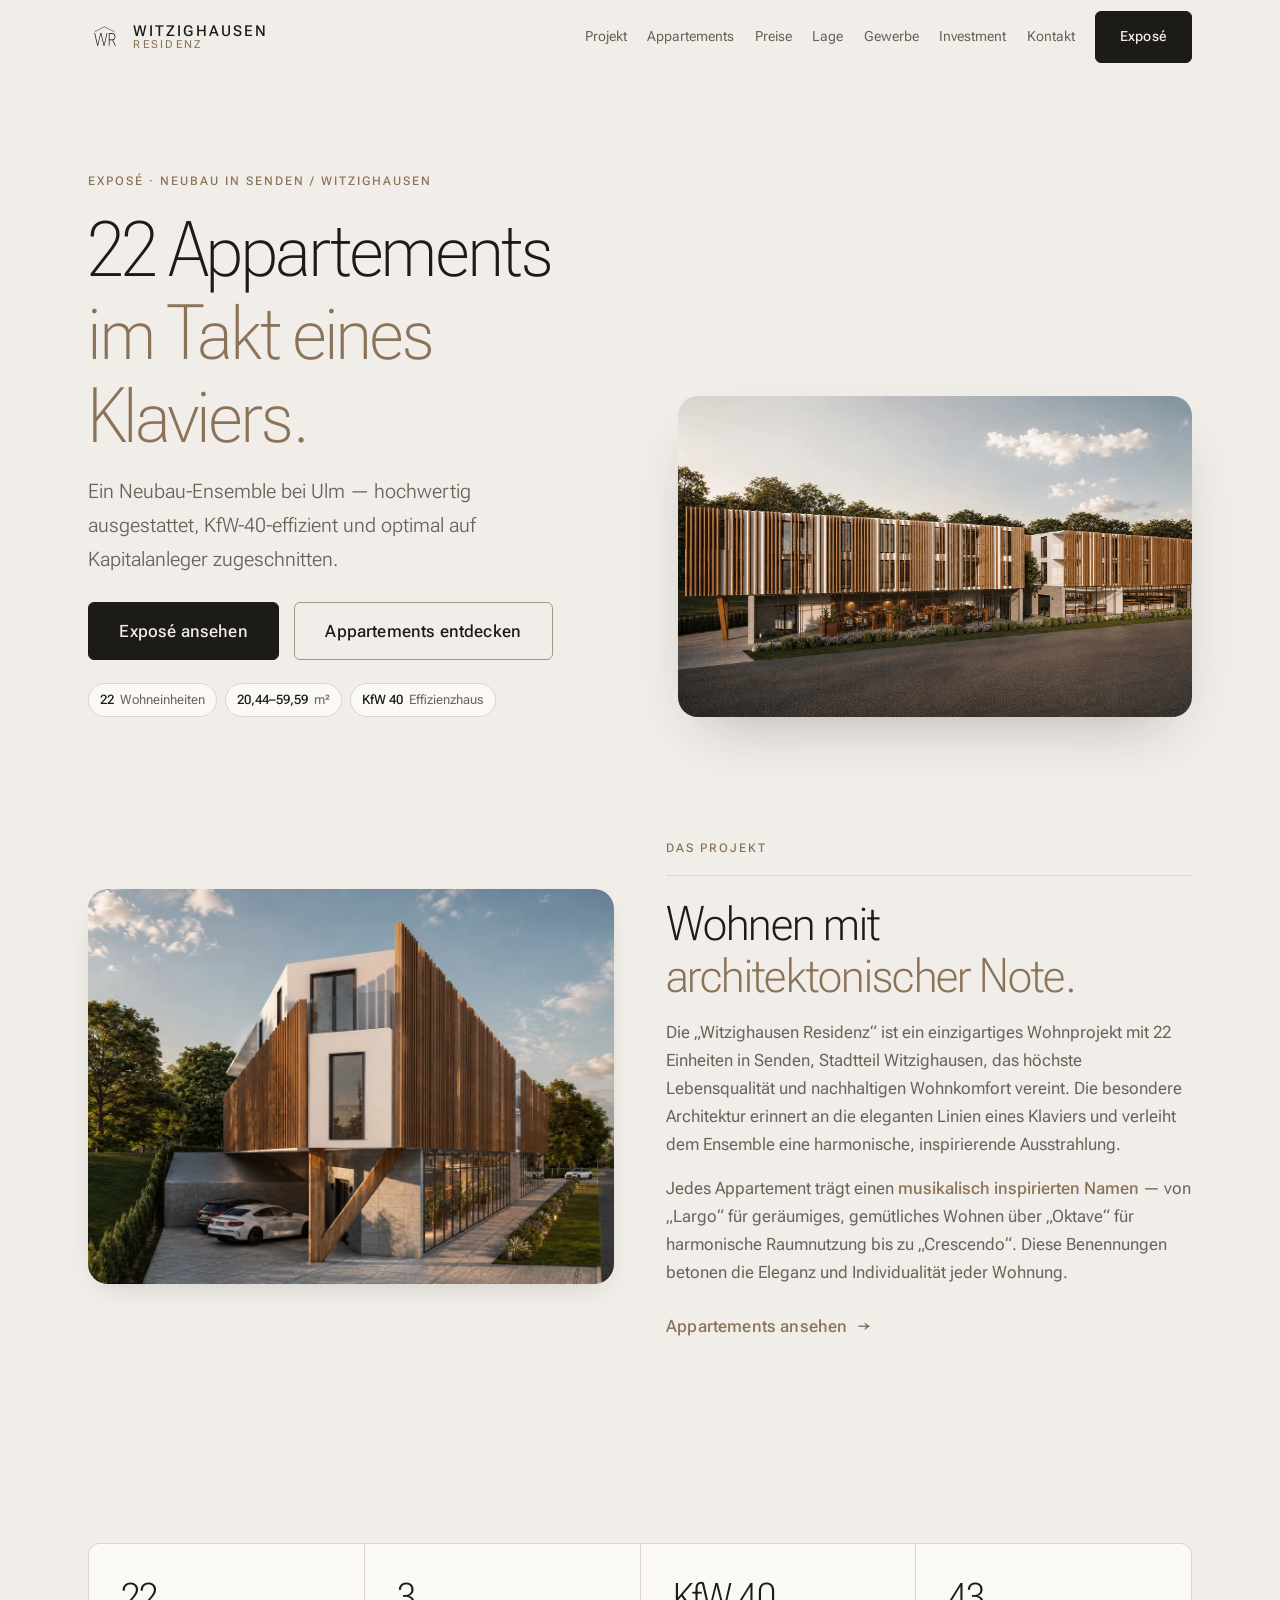
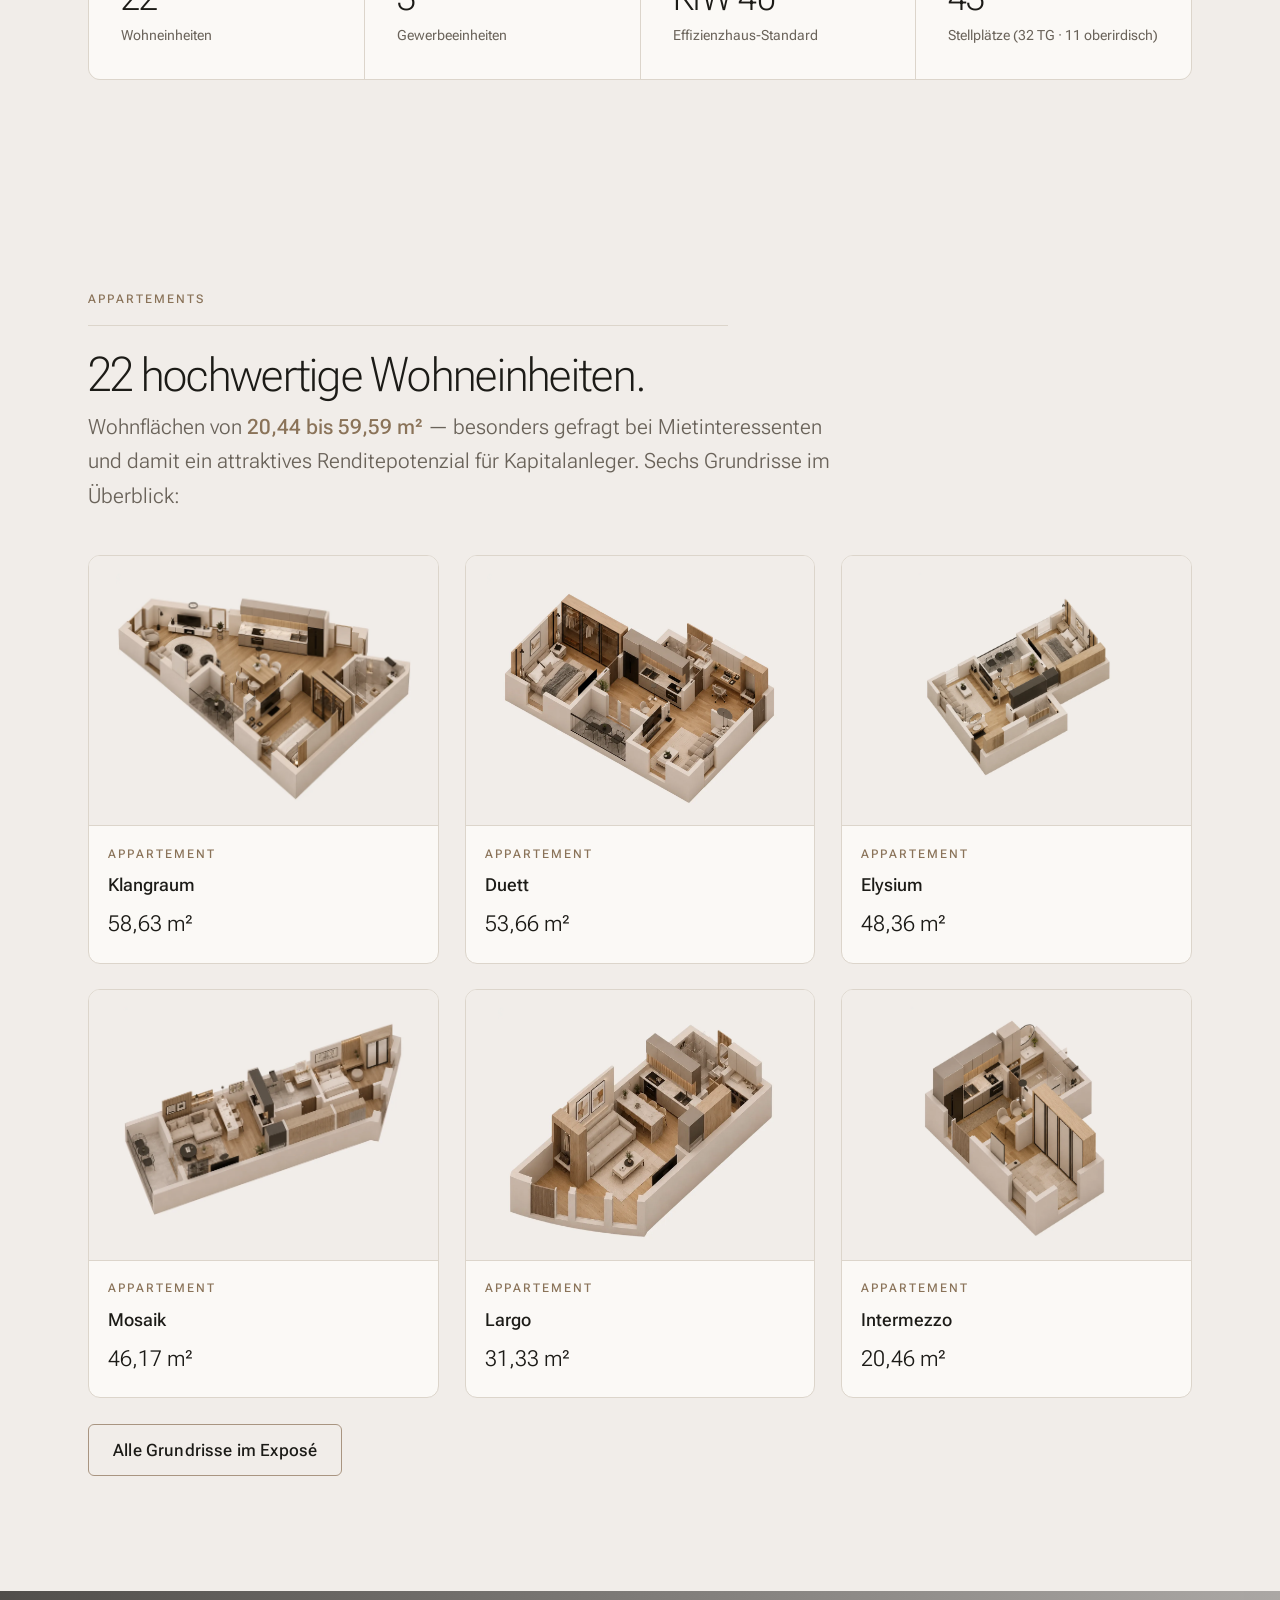
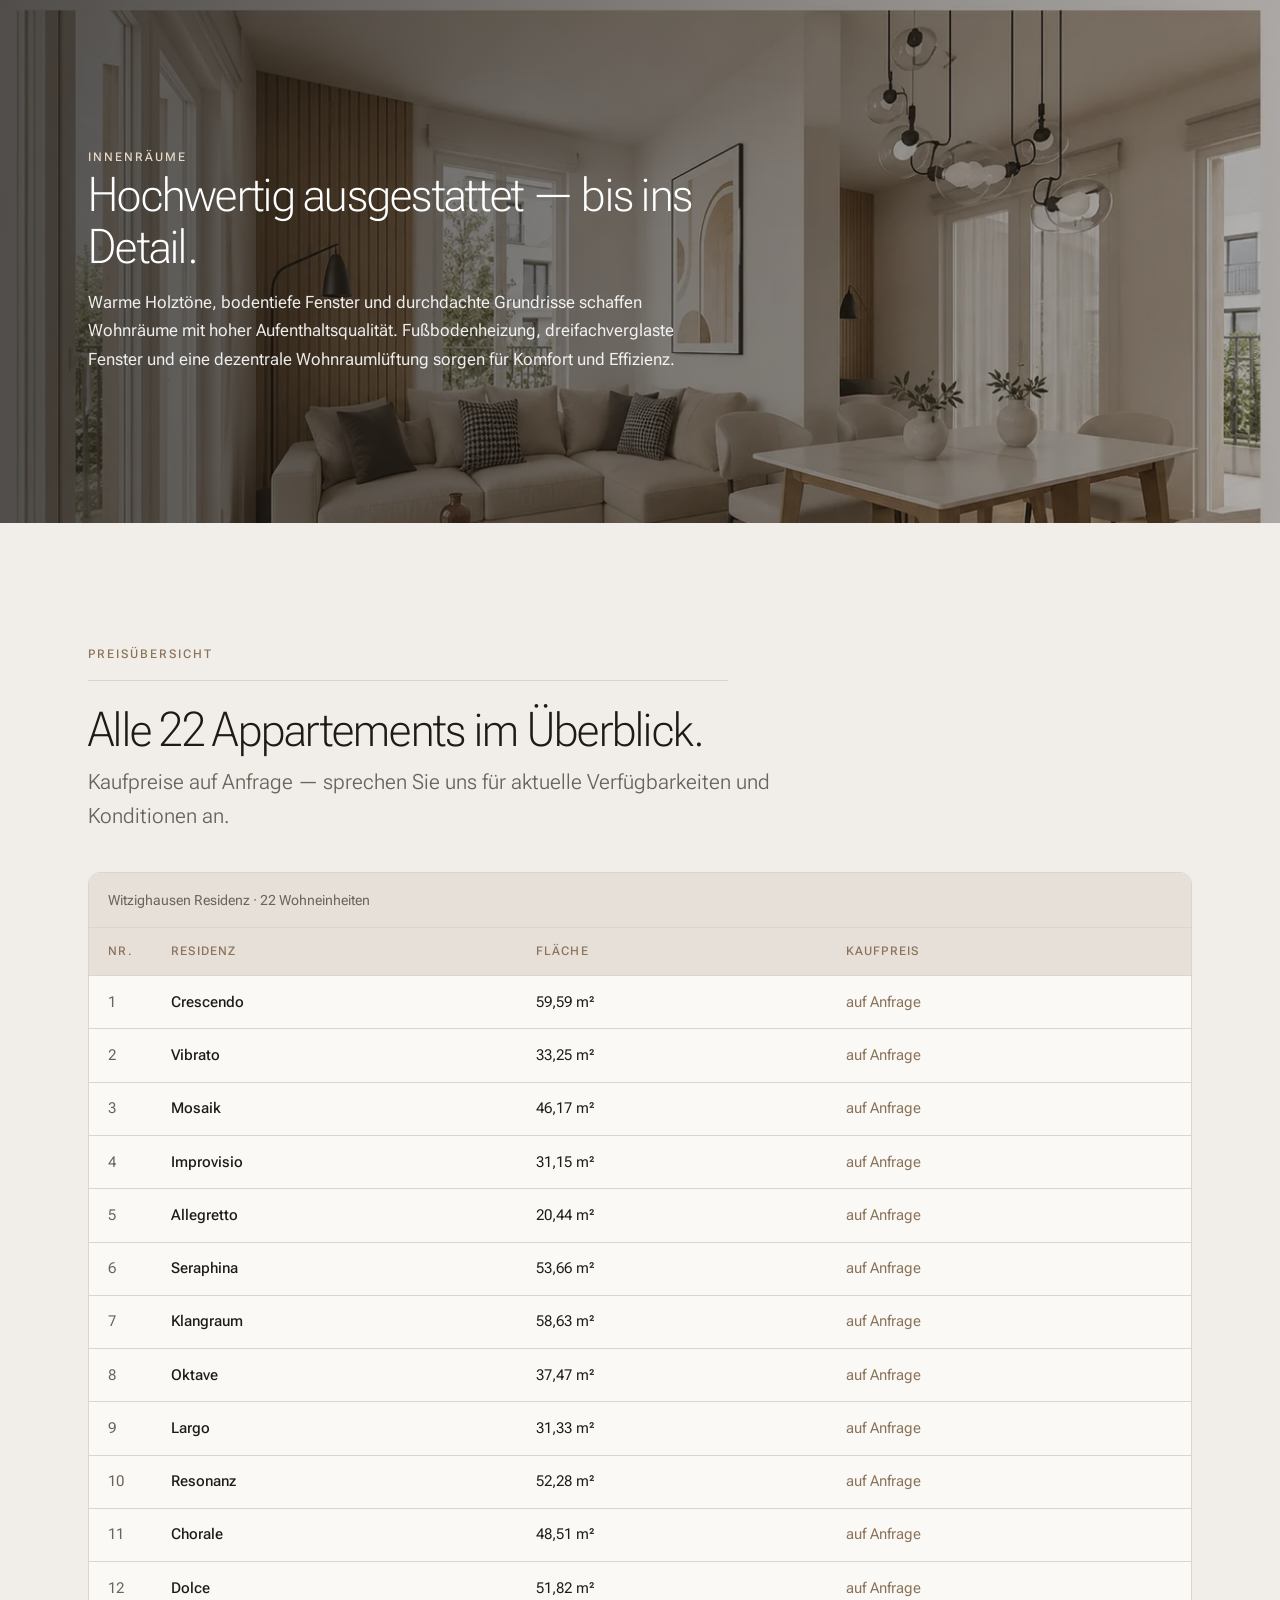
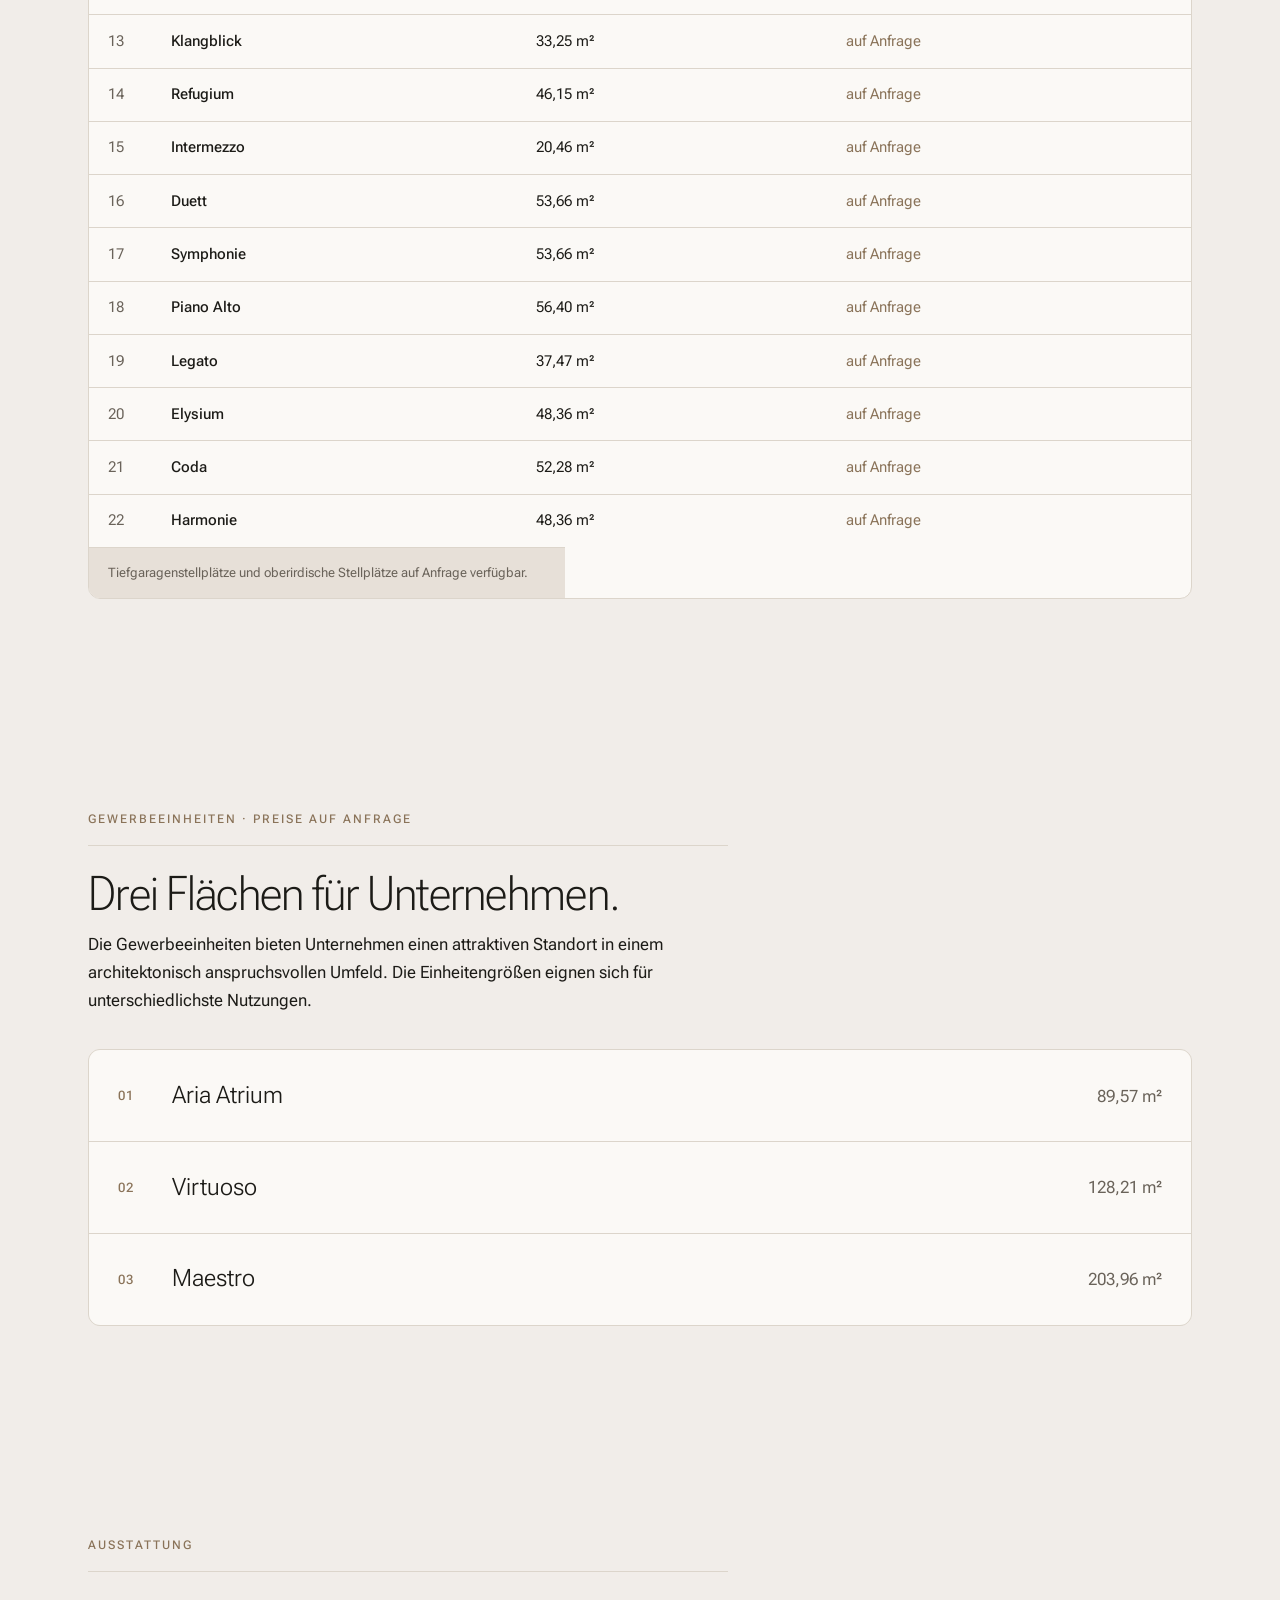
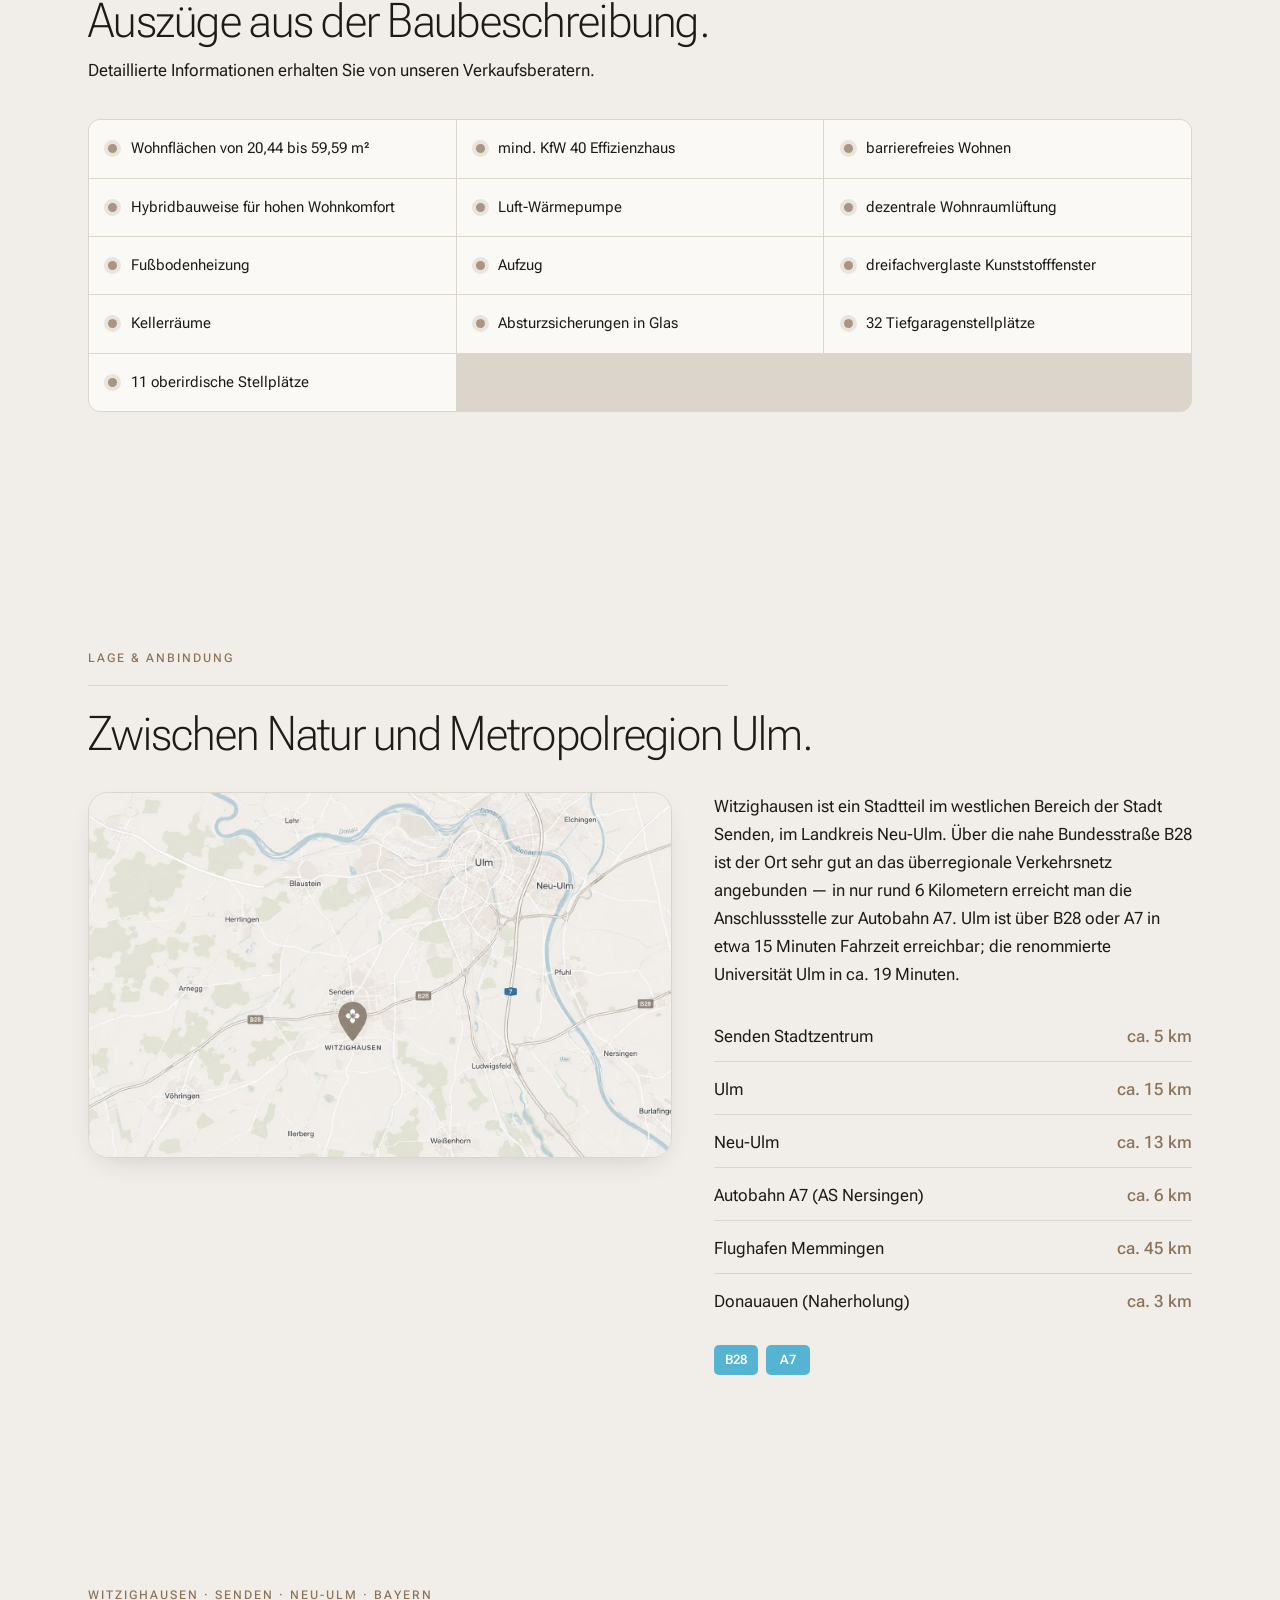
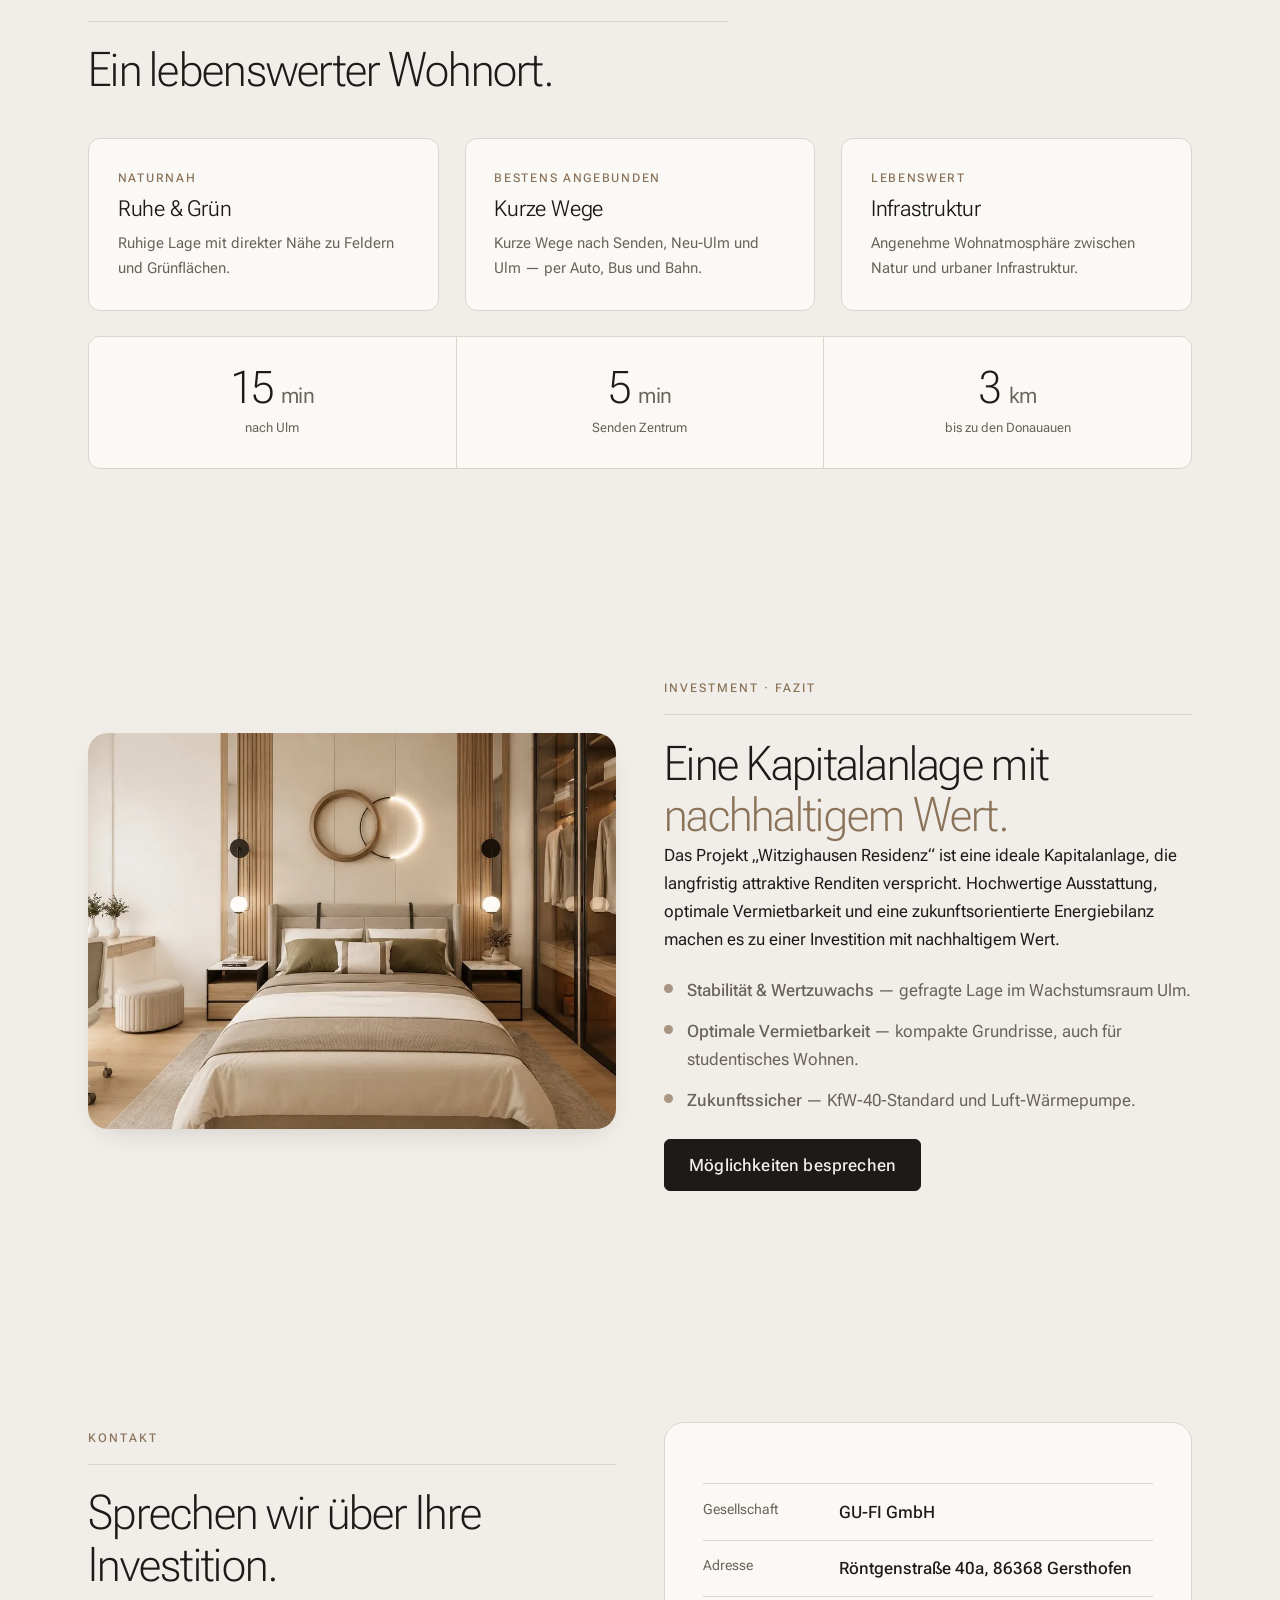
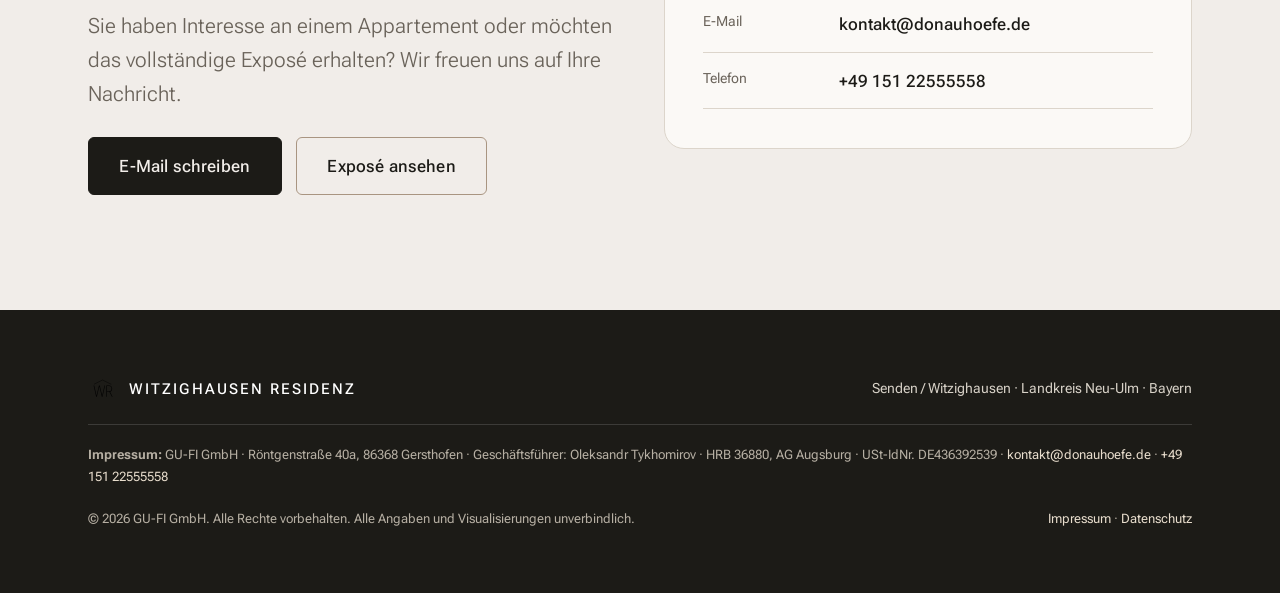
==== index.html @ bccf56ab "Zurück zum hellen Design (Olga bevorzugt v1); Cache-Bust v=3 Revert des Dark-Gallery-Redesigns. Hell" ====
<!DOCTYPE html>
<html lang="de">
<head>
  <meta charset="UTF-8" />
  <meta name="viewport" content="width=device-width, initial-scale=1.0" />
  <title>Witzighausen Residenz — 22 Appartements als Kapitalanlage in Senden bei Ulm</title>
  <meta name="description" content="Witzighausen Residenz: Neubau-Ensemble mit 22 hochwertigen Appartements (20,44–59,59 m²) und 3 Gewerbeeinheiten in Senden/Witzighausen bei Ulm. KfW-40-Effizienzhaus, barrierefrei — ideal für Kapitalanleger." />
  <meta name="theme-color" content="#1C1B17" />
  <meta name="referrer" content="strict-origin-when-cross-origin" />
  <link rel="canonical" href="https://witzighausen-residenz.de/" />

  <meta property="og:title" content="Witzighausen Residenz — Appartements als Kapitalanlage" />
  <meta property="og:description" content="22 stilvolle Appartements im Neubau bei Ulm — KfW-40, barrierefrei, optimal für Kapitalanleger." />
  <meta property="og:type" content="website" />
  <meta property="og:locale" content="de_DE" />
  <meta property="og:site_name" content="Witzighausen Residenz" />
  <meta property="og:url" content="https://witzighausen-residenz.de/" />
  <meta property="og:image" content="https://witzighausen-residenz.de/assets/img/hero.jpg" />
  <meta name="twitter:card" content="summary_large_image" />

  <link rel="icon" href="assets/img/logo-wr.svg" type="image/svg+xml" />
  <link rel="preconnect" href="https://fonts.googleapis.com" />
  <link rel="preconnect" href="https://fonts.gstatic.com" crossorigin />
  <link href="https://fonts.googleapis.com/css2?family=Roboto+Flex:opsz,wght@8..144,300;8..144,400;8..144,500;8..144,600&display=swap" rel="stylesheet" />
  <link rel="stylesheet" href="assets/css/styles.css?v=3" />
</head>
<body>

  <!-- ============ HEADER ============ -->
  <header class="header" id="header">
    <div class="container">
      <a href="#top" class="brand" aria-label="Witzighausen Residenz — Startseite">
        <span class="brand__mark"><img src="assets/img/logo-wr.svg" alt="" width="34" height="34" /></span>
        <span class="brand__txt">
          <span class="brand__name">Witzighausen</span>
          <span class="brand__sub">Residenz</span>
        </span>
      </a>
      <nav class="nav" id="nav" aria-label="Hauptnavigation">
        <a href="#projekt">Projekt</a>
        <a href="#appartements">Appartements</a>
        <a href="#preise">Preise</a>
        <a href="#lage">Lage</a>
        <a href="#gewerbe">Gewerbe</a>
        <a href="#investment">Investment</a>
        <a href="#kontakt">Kontakt</a>
        <a href="expose.html" class="btn">Exposé</a>
      </nav>
      <button class="nav-toggle" id="navToggle" aria-label="Menü öffnen" aria-expanded="false" aria-controls="nav"><span></span></button>
    </div>
  </header>

  <main id="top">

    <!-- ============ HERO ============ -->
    <section class="hero" id="hero">
      <div class="container">
        <div class="hero__grid">
          <div class="hero__body">
            <p class="hero__kicker eyebrow">Exposé · Neubau in Senden / Witzighausen</p>
            <h1>22 Appartements <span class="thin">im Takt eines Klaviers.</span></h1>
            <p class="hero__sub">Ein Neubau-Ensemble bei Ulm — hochwertig ausgestattet, KfW-40-effizient und optimal auf Kapitalanleger zugeschnitten.</p>
            <div class="btn-row">
              <a href="expose.html" class="btn btn--lg">Exposé ansehen</a>
              <a href="#appartements" class="btn btn--outline btn--lg">Appartements entdecken</a>
            </div>
            <div class="hero__badges">
              <span class="chip"><b>22</b> Wohneinheiten</span>
              <span class="chip"><b>20,44–59,59</b> m²</span>
              <span class="chip"><b>KfW 40</b> Effizienzhaus</span>
            </div>
          </div>
          <figure class="hero__figure">
            <picture>
              <source srcset="assets/img/hero.webp" type="image/webp" />
              <img src="assets/img/hero.jpg" alt="Visualisierung der Witzighausen Residenz — modernes Neubau-Ensemble mit vertikaler Holzlattung und Café im Erdgeschoss in der Abendsonne." fetchpriority="high" width="1600" height="961" />
            </picture>
          </figure>
        </div>
      </div>
    </section>

    <!-- ============ PROJEKT / KONZEPT ============ -->
    <section class="section" id="projekt">
      <div class="container">
        <div class="split">
          <div class="split__media reveal">
            <picture>
              <source srcset="assets/img/projekt.webp" type="image/webp" />
              <img src="assets/img/projekt.jpg" alt="Visualisierung der Witzighausen Residenz aus der Seitenperspektive — Holzfassade, Tiefgaragenzufahrt und begrünte Umgebung." loading="lazy" width="1500" height="863" />
            </picture>
          </div>
          <div class="split__body reveal">
            <span class="eyebrow">Das Projekt</span>
            <hr class="rule" />
            <h2>Wohnen mit <span class="hl">architektonischer Note.</span></h2>
            <p>Die „Witzighausen Residenz“ ist ein einzigartiges Wohnprojekt mit 22 Einheiten in Senden, Stadtteil Witzighausen, das höchste Lebensqualität und nachhaltigen Wohnkomfort vereint. Die besondere Architektur erinnert an die eleganten Linien eines Klaviers und verleiht dem Ensemble eine harmonische, inspirierende Ausstrahlung.</p>
            <p>Jedes Appartement trägt einen <span class="mark">musikalisch inspirierten Namen</span> — von „Largo“ für geräumiges, gemütliches Wohnen über „Oktave“ für harmonische Raumnutzung bis zu „Crescendo“. Diese Benennungen betonen die Eleganz und Individualität jeder Wohnung.</p>
            <div class="btn-row"><a href="#appartements" class="btn btn--ghost">Appartements ansehen <span class="arw">→</span></a></div>
          </div>
        </div>
      </div>
    </section>

    <!-- ============ KENNZAHLEN ============ -->
    <section class="section--tight" id="kennzahlen" aria-label="Kennzahlen">
      <div class="container">
        <div class="kpis reveal">
          <div class="kpi"><div class="kpi__num">22</div><div class="kpi__label">Wohneinheiten</div></div>
          <div class="kpi"><div class="kpi__num">3</div><div class="kpi__label">Gewerbeeinheiten</div></div>
          <div class="kpi"><div class="kpi__num">KfW 40</div><div class="kpi__label">Effizienzhaus-Standard</div></div>
          <div class="kpi"><div class="kpi__num">43</div><div class="kpi__label">Stellplätze (32 TG · 11 oberirdisch)</div></div>
        </div>
      </div>
    </section>

    <!-- ============ APPARTEMENTS ============ -->
    <section class="section" id="appartements">
      <div class="container">
        <div class="section-head reveal">
          <span class="eyebrow">Appartements</span>
          <hr class="rule" />
          <h2>22 hochwertige Wohneinheiten.</h2>
          <p class="lead">Wohnflächen von <span class="mark">20,44 bis 59,59 m²</span> — besonders gefragt bei Mietinteressenten und damit ein attraktives Renditepotenzial für Kapitalanleger. Sechs Grundrisse im Überblick:</p>
        </div>
        <div class="appart-grid">
          <article class="appart-card reveal">
            <div class="appart-card__media"><picture><source srcset="assets/img/grundriss-klangraum.webp" type="image/webp" /><img src="assets/img/grundriss-klangraum.jpg" alt="3D-Grundriss des Appartements Klangraum, 58,63 m²." loading="lazy" /></picture></div>
            <div class="appart-card__body"><span class="eyebrow">Appartement</span><div class="appart-card__name">Klangraum</div><div class="appart-card__area">58,63 m²</div></div>
          </article>
          <article class="appart-card reveal d1">
            <div class="appart-card__media"><picture><source srcset="assets/img/grundriss-duett.webp" type="image/webp" /><img src="assets/img/grundriss-duett.jpg" alt="3D-Grundriss des Appartements Duett, 53,66 m²." loading="lazy" /></picture></div>
            <div class="appart-card__body"><span class="eyebrow">Appartement</span><div class="appart-card__name">Duett</div><div class="appart-card__area">53,66 m²</div></div>
          </article>
          <article class="appart-card reveal d2">
            <div class="appart-card__media"><picture><source srcset="assets/img/grundriss-elysium.webp" type="image/webp" /><img src="assets/img/grundriss-elysium.jpg" alt="3D-Grundriss des Appartements Elysium, 48,36 m²." loading="lazy" /></picture></div>
            <div class="appart-card__body"><span class="eyebrow">Appartement</span><div class="appart-card__name">Elysium</div><div class="appart-card__area">48,36 m²</div></div>
          </article>
          <article class="appart-card reveal">
            <div class="appart-card__media"><picture><source srcset="assets/img/grundriss-mosaik.webp" type="image/webp" /><img src="assets/img/grundriss-mosaik.jpg" alt="3D-Grundriss des Appartements Mosaik, 46,17 m²." loading="lazy" /></picture></div>
            <div class="appart-card__body"><span class="eyebrow">Appartement</span><div class="appart-card__name">Mosaik</div><div class="appart-card__area">46,17 m²</div></div>
          </article>
          <article class="appart-card reveal d1">
            <div class="appart-card__media"><picture><source srcset="assets/img/grundriss-largo.webp" type="image/webp" /><img src="assets/img/grundriss-largo.jpg" alt="3D-Grundriss des Appartements Largo, 31,33 m²." loading="lazy" /></picture></div>
            <div class="appart-card__body"><span class="eyebrow">Appartement</span><div class="appart-card__name">Largo</div><div class="appart-card__area">31,33 m²</div></div>
          </article>
          <article class="appart-card reveal d2">
            <div class="appart-card__media"><picture><source srcset="assets/img/grundriss-intermezzo.webp" type="image/webp" /><img src="assets/img/grundriss-intermezzo.jpg" alt="3D-Grundriss des Appartements Intermezzo, 20,46 m²." loading="lazy" /></picture></div>
            <div class="appart-card__body"><span class="eyebrow">Appartement</span><div class="appart-card__name">Intermezzo</div><div class="appart-card__area">20,46 m²</div></div>
          </article>
        </div>
        <div class="btn-row reveal"><a href="expose.html#grundrisse" class="btn btn--outline">Alle Grundrisse im Exposé</a></div>
      </div>
    </section>

    <!-- ============ INTERIEUR-GALERIE (Band) ============ -->
    <section class="band" id="interieur" aria-label="Innenräume">
      <div class="band__media">
        <picture><source srcset="assets/img/int-wohnen.webp" type="image/webp" /><img src="assets/img/int-wohnen.jpg" alt="Visualisierung eines hellen Wohn-Ess-Bereichs mit Holzakzenten in der Witzighausen Residenz." loading="lazy" /></picture>
      </div>
      <div class="container">
        <div class="band__inner reveal">
          <span class="eyebrow">Innenräume</span>
          <h2>Hochwertig ausgestattet — bis ins Detail.</h2>
          <p>Warme Holztöne, bodentiefe Fenster und durchdachte Grundrisse schaffen Wohnräume mit hoher Aufenthaltsqualität. Fußbodenheizung, dreifachverglaste Fenster und eine dezentrale Wohnraumlüftung sorgen für Komfort und Effizienz.</p>
        </div>
      </div>
    </section>

    <!-- ============ PREISÜBERSICHT ============ -->
    <section class="section" id="preise">
      <div class="container">
        <div class="section-head reveal">
          <span class="eyebrow">Preisübersicht</span>
          <hr class="rule" />
          <h2>Alle 22 Appartements im Überblick.</h2>
          <p class="lead">Kaufpreise auf Anfrage — sprechen Sie uns für aktuelle Verfügbarkeiten und Konditionen an.</p>
        </div>
        <div class="price-wrap reveal">
          <table class="price-table">
            <caption>Witzighausen Residenz · 22 Wohneinheiten</caption>
            <thead>
              <tr><th>Nr.</th><th>Residenz</th><th>Fläche</th><th>Kaufpreis</th></tr>
            </thead>
            <tbody>
              <tr><td class="c-nr" data-label="Nr.">1</td><td class="c-name" data-label="Residenz">Crescendo</td><td class="c-area" data-label="Fläche">59,59 m²</td><td class="c-price" data-label="Kaufpreis">auf Anfrage</td></tr>
              <tr><td class="c-nr" data-label="Nr.">2</td><td class="c-name" data-label="Residenz">Vibrato</td><td class="c-area" data-label="Fläche">33,25 m²</td><td class="c-price" data-label="Kaufpreis">auf Anfrage</td></tr>
              <tr><td class="c-nr" data-label="Nr.">3</td><td class="c-name" data-label="Residenz">Mosaik</td><td class="c-area" data-label="Fläche">46,17 m²</td><td class="c-price" data-label="Kaufpreis">auf Anfrage</td></tr>
              <tr><td class="c-nr" data-label="Nr.">4</td><td class="c-name" data-label="Residenz">Improvisio</td><td class="c-area" data-label="Fläche">31,15 m²</td><td class="c-price" data-label="Kaufpreis">auf Anfrage</td></tr>
              <tr><td class="c-nr" data-label="Nr.">5</td><td class="c-name" data-label="Residenz">Allegretto</td><td class="c-area" data-label="Fläche">20,44 m²</td><td class="c-price" data-label="Kaufpreis">auf Anfrage</td></tr>
              <tr><td class="c-nr" data-label="Nr.">6</td><td class="c-name" data-label="Residenz">Seraphina</td><td class="c-area" data-label="Fläche">53,66 m²</td><td class="c-price" data-label="Kaufpreis">auf Anfrage</td></tr>
              <tr><td class="c-nr" data-label="Nr.">7</td><td class="c-name" data-label="Residenz">Klangraum</td><td class="c-area" data-label="Fläche">58,63 m²</td><td class="c-price" data-label="Kaufpreis">auf Anfrage</td></tr>
              <tr><td class="c-nr" data-label="Nr.">8</td><td class="c-name" data-label="Residenz">Oktave</td><td class="c-area" data-label="Fläche">37,47 m²</td><td class="c-price" data-label="Kaufpreis">auf Anfrage</td></tr>
              <tr><td class="c-nr" data-label="Nr.">9</td><td class="c-name" data-label="Residenz">Largo</td><td class="c-area" data-label="Fläche">31,33 m²</td><td class="c-price" data-label="Kaufpreis">auf Anfrage</td></tr>
              <tr><td class="c-nr" data-label="Nr.">10</td><td class="c-name" data-label="Residenz">Resonanz</td><td class="c-area" data-label="Fläche">52,28 m²</td><td class="c-price" data-label="Kaufpreis">auf Anfrage</td></tr>
              <tr><td class="c-nr" data-label="Nr.">11</td><td class="c-name" data-label="Residenz">Chorale</td><td class="c-area" data-label="Fläche">48,51 m²</td><td class="c-price" data-label="Kaufpreis">auf Anfrage</td></tr>
              <tr><td class="c-nr" data-label="Nr.">12</td><td class="c-name" data-label="Residenz">Dolce</td><td class="c-area" data-label="Fläche">51,82 m²</td><td class="c-price" data-label="Kaufpreis">auf Anfrage</td></tr>
              <tr><td class="c-nr" data-label="Nr.">13</td><td class="c-name" data-label="Residenz">Klangblick</td><td class="c-area" data-label="Fläche">33,25 m²</td><td class="c-price" data-label="Kaufpreis">auf Anfrage</td></tr>
              <tr><td class="c-nr" data-label="Nr.">14</td><td class="c-name" data-label="Residenz">Refugium</td><td class="c-area" data-label="Fläche">46,15 m²</td><td class="c-price" data-label="Kaufpreis">auf Anfrage</td></tr>
              <tr><td class="c-nr" data-label="Nr.">15</td><td class="c-name" data-label="Residenz">Intermezzo</td><td class="c-area" data-label="Fläche">20,46 m²</td><td class="c-price" data-label="Kaufpreis">auf Anfrage</td></tr>
              <tr><td class="c-nr" data-label="Nr.">16</td><td class="c-name" data-label="Residenz">Duett</td><td class="c-area" data-label="Fläche">53,66 m²</td><td class="c-price" data-label="Kaufpreis">auf Anfrage</td></tr>
              <tr><td class="c-nr" data-label="Nr.">17</td><td class="c-name" data-label="Residenz">Symphonie</td><td class="c-area" data-label="Fläche">53,66 m²</td><td class="c-price" data-label="Kaufpreis">auf Anfrage</td></tr>
              <tr><td class="c-nr" data-label="Nr.">18</td><td class="c-name" data-label="Residenz">Piano Alto</td><td class="c-area" data-label="Fläche">56,40 m²</td><td class="c-price" data-label="Kaufpreis">auf Anfrage</td></tr>
              <tr><td class="c-nr" data-label="Nr.">19</td><td class="c-name" data-label="Residenz">Legato</td><td class="c-area" data-label="Fläche">37,47 m²</td><td class="c-price" data-label="Kaufpreis">auf Anfrage</td></tr>
              <tr><td class="c-nr" data-label="Nr.">20</td><td class="c-name" data-label="Residenz">Elysium</td><td class="c-area" data-label="Fläche">48,36 m²</td><td class="c-price" data-label="Kaufpreis">auf Anfrage</td></tr>
              <tr><td class="c-nr" data-label="Nr.">21</td><td class="c-name" data-label="Residenz">Coda</td><td class="c-area" data-label="Fläche">52,28 m²</td><td class="c-price" data-label="Kaufpreis">auf Anfrage</td></tr>
              <tr><td class="c-nr" data-label="Nr.">22</td><td class="c-name" data-label="Residenz">Harmonie</td><td class="c-area" data-label="Fläche">48,36 m²</td><td class="c-price" data-label="Kaufpreis">auf Anfrage</td></tr>
            </tbody>
          </table>
          <p class="price-note">Tiefgaragenstellplätze und oberirdische Stellplätze auf Anfrage verfügbar.</p>
        </div>
      </div>
    </section>

    <!-- ============ GEWERBEEINHEITEN ============ -->
    <section class="section--tight" id="gewerbe">
      <div class="container">
        <div class="section-head reveal">
          <span class="eyebrow">Gewerbeeinheiten · Preise auf Anfrage</span>
          <hr class="rule" />
          <h2>Drei Flächen für Unternehmen.</h2>
          <p>Die Gewerbeeinheiten bieten Unternehmen einen attraktiven Standort in einem architektonisch anspruchsvollen Umfeld. Die Einheitengrößen eignen sich für unterschiedlichste Nutzungen.</p>
        </div>
        <div class="gewerbe reveal">
          <div class="gewerbe__row"><span class="gewerbe__nr">01</span><span class="gewerbe__name">Aria Atrium</span><span class="gewerbe__area">89,57 m²</span></div>
          <div class="gewerbe__row"><span class="gewerbe__nr">02</span><span class="gewerbe__name">Virtuoso</span><span class="gewerbe__area">128,21 m²</span></div>
          <div class="gewerbe__row"><span class="gewerbe__nr">03</span><span class="gewerbe__name">Maestro</span><span class="gewerbe__area">203,96 m²</span></div>
        </div>
      </div>
    </section>

    <!-- ============ BAUBESCHREIBUNG ============ -->
    <section class="section" id="baubeschreibung">
      <div class="container">
        <div class="section-head reveal">
          <span class="eyebrow">Ausstattung</span>
          <hr class="rule" />
          <h2>Auszüge aus der Baubeschreibung.</h2>
          <p>Detaillierte Informationen erhalten Sie von unseren Verkaufsberatern.</p>
        </div>
        <ul class="spec-list reveal">
          <li><span class="dot"></span>Wohnflächen von 20,44 bis 59,59 m²</li>
          <li><span class="dot"></span>mind. KfW 40 Effizienzhaus</li>
          <li><span class="dot"></span>barrierefreies Wohnen</li>
          <li><span class="dot"></span>Hybridbauweise für hohen Wohnkomfort</li>
          <li><span class="dot"></span>Luft-Wärmepumpe</li>
          <li><span class="dot"></span>dezentrale Wohnraumlüftung</li>
          <li><span class="dot"></span>Fußbodenheizung</li>
          <li><span class="dot"></span>Aufzug</li>
          <li><span class="dot"></span>dreifachverglaste Kunststofffenster</li>
          <li><span class="dot"></span>Kellerräume</li>
          <li><span class="dot"></span>Absturzsicherungen in Glas</li>
          <li><span class="dot"></span>32 Tiefgaragenstellplätze</li>
          <li><span class="dot"></span>11 oberirdische Stellplätze</li>
        </ul>
      </div>
    </section>

    <!-- ============ LAGE ============ -->
    <section class="section" id="lage">
      <div class="container">
        <div class="section-head reveal">
          <span class="eyebrow">Lage &amp; Anbindung</span>
          <hr class="rule" />
          <h2>Zwischen Natur und Metropolregion Ulm.</h2>
        </div>
        <div class="lage__grid" style="margin-top:clamp(1.4rem,3vw,2rem)">
          <div class="map reveal">
            <img src="assets/img/lage-karte.jpg" alt="Kartenausschnitt mit der Lage von Witzighausen zwischen Senden, Neu-Ulm und Ulm." loading="lazy" width="1600" height="900" />
          </div>
          <div class="reveal d1">
            <p>Witzighausen ist ein Stadtteil im westlichen Bereich der Stadt Senden, im Landkreis Neu-Ulm. Über die nahe Bundesstraße B28 ist der Ort sehr gut an das überregionale Verkehrsnetz angebunden — in nur rund 6 Kilometern erreicht man die Anschlussstelle zur Autobahn A7. Ulm ist über B28 oder A7 in etwa 15 Minuten Fahrzeit erreichbar; die renommierte Universität Ulm in ca. 19 Minuten.</p>
            <ul class="dist-list">
              <li><span class="place">Senden Stadtzentrum</span><span class="km">ca. 5 km</span></li>
              <li><span class="place">Ulm</span><span class="km">ca. 15 km</span></li>
              <li><span class="place">Neu-Ulm</span><span class="km">ca. 13 km</span></li>
              <li><span class="place">Autobahn A7 (AS Nersingen)</span><span class="km">ca. 6 km</span></li>
              <li><span class="place">Flughafen Memmingen</span><span class="km">ca. 45 km</span></li>
              <li><span class="place">Donauauen (Naherholung)</span><span class="km">ca. 3 km</span></li>
            </ul>
            <div class="roads" aria-label="Verkehrsanbindung">
              <span class="road-badge">B28</span>
              <span class="road-badge">A7</span>
            </div>
          </div>
        </div>
      </div>
    </section>

    <!-- ============ WITZIGHAUSEN (Features) ============ -->
    <section class="section--tight" id="witzighausen">
      <div class="container">
        <div class="section-head reveal">
          <span class="eyebrow">Witzighausen · Senden · Neu-Ulm · Bayern</span>
          <hr class="rule" />
          <h2>Ein lebenswerter Wohnort.</h2>
        </div>
        <div class="features">
          <div class="feature reveal"><div class="feature__label">Naturnah</div><h3>Ruhe &amp; Grün</h3><p>Ruhige Lage mit direkter Nähe zu Feldern und Grünflächen.</p></div>
          <div class="feature reveal d1"><div class="feature__label">Bestens angebunden</div><h3>Kurze Wege</h3><p>Kurze Wege nach Senden, Neu-Ulm und Ulm — per Auto, Bus und Bahn.</p></div>
          <div class="feature reveal d2"><div class="feature__label">Lebenswert</div><h3>Infrastruktur</h3><p>Angenehme Wohnatmosphäre zwischen Natur und urbaner Infrastruktur.</p></div>
        </div>
        <div class="stats reveal">
          <div class="stat"><div class="stat__num">15 <small>min</small></div><div class="stat__label">nach Ulm</div></div>
          <div class="stat"><div class="stat__num">5 <small>min</small></div><div class="stat__label">Senden Zentrum</div></div>
          <div class="stat"><div class="stat__num">3 <small>km</small></div><div class="stat__label">bis zu den Donauauen</div></div>
        </div>
      </div>
    </section>

    <!-- ============ INVESTMENT / FAZIT ============ -->
    <section class="section" id="investment">
      <div class="container">
        <div class="invest">
          <div class="invest__media reveal">
            <picture><source srcset="assets/img/int-schlafen.webp" type="image/webp" /><img src="assets/img/int-schlafen.jpg" alt="Visualisierung eines Schlafzimmers mit Ankleide in der Witzighausen Residenz." loading="lazy" width="1200" height="685" /></picture>
          </div>
          <div class="invest__body reveal d1">
            <span class="eyebrow">Investment · Fazit</span>
            <hr class="rule" />
            <h2>Eine Kapitalanlage mit <span class="hl">nachhaltigem Wert.</span></h2>
            <p>Das Projekt „Witzighausen Residenz“ ist eine ideale Kapitalanlage, die langfristig attraktive Renditen verspricht. Hochwertige Ausstattung, optimale Vermietbarkeit und eine zukunftsorientierte Energiebilanz machen es zu einer Investition mit nachhaltigem Wert.</p>
            <div class="pillars">
              <div class="pillar"><span class="dot"></span><span><b>Stabilität &amp; Wertzuwachs</b> — gefragte Lage im Wachstumsraum Ulm.</span></div>
              <div class="pillar"><span class="dot"></span><span><b>Optimale Vermietbarkeit</b> — kompakte Grundrisse, auch für studentisches Wohnen.</span></div>
              <div class="pillar"><span class="dot"></span><span><b>Zukunftssicher</b> — KfW-40-Standard und Luft-Wärmepumpe.</span></div>
            </div>
            <div class="btn-row"><a href="#kontakt" class="btn">Möglichkeiten besprechen</a></div>
          </div>
        </div>
      </div>
    </section>

    <!-- ============ KONTAKT ============ -->
    <section class="section contact" id="kontakt">
      <div class="container contact__grid">
        <div class="contact__left reveal">
          <span class="eyebrow">Kontakt</span>
          <hr class="rule" />
          <h2>Sprechen wir über Ihre Investition.</h2>
          <p class="lead" style="margin-top:1.1rem">Sie haben Interesse an einem Appartement oder möchten das vollständige Exposé erhalten? Wir freuen uns auf Ihre Nachricht.</p>
          <div class="btn-row">
            <a href="mailto:kontakt@donauhoefe.de?subject=Anfrage%20Witzighausen%20Residenz" class="btn btn--lg">E-Mail schreiben</a>
            <a href="expose.html" class="btn btn--outline btn--lg">Exposé ansehen</a>
          </div>
        </div>
        <div class="contact__card reveal d1">
          <ul class="contact__list">
            <li><span class="k">Gesellschaft</span><span class="v">GU-FI GmbH</span></li>
            <li><span class="k">Adresse</span><span class="v">Röntgenstraße 40a, 86368 Gersthofen</span></li>
            <li><span class="k">E-Mail</span><a class="v" href="mailto:kontakt@donauhoefe.de">kontakt@donauhoefe.de</a></li>
            <li><span class="k">Telefon</span><a class="v" href="tel:+4915122555558">+49 151 22555558</a></li>
          </ul>
        </div>
      </div>
    </section>
  </main>

  <!-- ============ FOOTER ============ -->
  <footer class="footer">
    <div class="container">
      <div class="footer__top">
        <span class="footer__brand">
          <span class="brand__mark" style="width:30px;height:30px"><img src="assets/img/logo-wr.svg" alt="" width="30" height="30" /></span>
          <span class="brand__name">Witzighausen Residenz</span>
        </span>
        <span>Senden / Witzighausen · Landkreis Neu-Ulm · Bayern</span>
      </div>
      <p class="footer__impressum">
        <b>Impressum:</b> GU-FI GmbH · Röntgenstraße 40a, 86368 Gersthofen ·
        Geschäftsführer: Oleksandr Tykhomirov · HRB 36880, AG Augsburg ·
        USt-IdNr. DE436392539 ·
        <a href="mailto:kontakt@donauhoefe.de">kontakt@donauhoefe.de</a> ·
        <a href="tel:+4915122555558">+49 151 22555558</a>
      </p>
      <div class="footer__bottom">
        <span>© <span id="year">2026</span> GU-FI GmbH. Alle Rechte vorbehalten. Alle Angaben und Visualisierungen unverbindlich.</span>
        <span><a href="impressum.html">Impressum</a> · <a href="datenschutz.html">Datenschutz</a></span>
      </div>
    </div>
  </footer>

  <script type="application/ld+json">
  {
    "@context": "https://schema.org",
    "@graph": [
      {
        "@type": "Organization",
        "@id": "https://witzighausen-residenz.de/#gufi",
        "name": "GU-FI GmbH",
        "url": "https://witzighausen-residenz.de/",
        "email": "kontakt@donauhoefe.de",
        "telephone": "+49 151 22555558",
        "vatID": "DE436392539",
        "address": { "@type": "PostalAddress", "streetAddress": "Röntgenstraße 40a", "postalCode": "86368", "addressLocality": "Gersthofen", "addressRegion": "Bayern", "addressCountry": "DE" }
      },
      {
        "@type": "ApartmentComplex",
        "name": "Witzighausen Residenz",
        "url": "https://witzighausen-residenz.de/",
        "description": "Neubau-Ensemble mit 22 Appartements (20,44–59,59 m²) und 3 Gewerbeeinheiten in Senden/Witzighausen bei Ulm. KfW-40-Effizienzhaus, barrierefrei — ideal für Kapitalanleger.",
        "numberOfAccommodationUnits": 22,
        "image": "https://witzighausen-residenz.de/assets/img/hero.jpg",
        "provider": { "@id": "https://witzighausen-residenz.de/#gufi" },
        "address": { "@type": "PostalAddress", "streetAddress": "Illerberger Straße", "postalCode": "89250", "addressLocality": "Senden", "addressRegion": "Bayern", "addressCountry": "DE" }
      }
    ]
  }
  </script>
  <script src="assets/js/app.js?v=3"></script>
</body>
</html>
---- assets/css/styles.css ----
/* ============================================================
   WITZIGHAUSEN RESIDENZ — styles
   Eigenes Design-System (siehe docs/02-design-system.md).
   Nicht mit anderen Projekten mischen.
   ============================================================ */

/* ---------- Tokens ---------- */
:root{
  --bg:#F1EDE9;
  --bg-2:#E7E0D8;
  --paper:#FBF9F6;
  --ink:#1C1B17;
  --ink-2:#6A635A;
  --line:#DCD5CB;
  --accent:#A99581;
  --accent-deep:#8A7359;
  --blue:#56B4D3;
  --ok:#4E7A5B;
  --err:#B4472E;

  --container:1200px;
  --pad:clamp(20px,5vw,48px);
  --sec:clamp(64px,9vw,120px);

  --r-sm:6px;
  --r:12px;
  --r-lg:20px;

  --sh-1:0 1px 2px rgba(28,27,23,.05);
  --sh-2:0 10px 30px -14px rgba(28,27,23,.22);
  --sh-3:0 26px 60px -28px rgba(28,27,23,.32);

  --f:"Roboto Flex","Segoe UI",system-ui,sans-serif;
}

/* ---------- Reset ---------- */
*,*::before,*::after{box-sizing:border-box;margin:0;padding:0}
html{-webkit-text-size-adjust:100%;scroll-behavior:smooth}
@media (prefers-reduced-motion:reduce){html{scroll-behavior:auto}}
body{
  font-family:var(--f);
  font-weight:400;
  color:var(--ink);
  background:var(--bg);
  line-height:1.65;
  font-size:clamp(1rem,.97rem + .2vw,1.0625rem);
  -webkit-font-smoothing:antialiased;
  text-rendering:optimizeLegibility;
  overflow-x:hidden;
}
img,svg,picture{display:block;max-width:100%}
img{height:auto}
a{color:inherit;text-decoration:none}
button{font:inherit;color:inherit;cursor:pointer;background:none;border:none}
:focus-visible{outline:2px solid var(--accent);outline-offset:3px;border-radius:2px}

/* ---------- Layout ---------- */
.container{width:100%;max-width:var(--container);margin-inline:auto;padding-inline:var(--pad)}
.section{padding-block:var(--sec)}
.section--tight{padding-block:clamp(48px,7vw,88px)}

/* ---------- Typography ---------- */
h1,h2,h3{font-weight:300;line-height:1.08;letter-spacing:-.015em}
h1{font-size:clamp(2.6rem,6vw,5rem)}
h2{font-size:clamp(1.9rem,4vw,3rem)}
h3{font-size:1.25rem;font-weight:500;letter-spacing:-.005em;line-height:1.25}
p{max-width:68ch}
.lead{font-size:clamp(1.05rem,1rem + .5vw,1.3rem);color:var(--ink-2);font-weight:300}
.muted{color:var(--ink-2)}
.hl{color:var(--accent-deep)}
.mark{color:var(--accent-deep);font-weight:500}

.eyebrow{
  display:inline-flex;align-items:center;gap:.6em;
  font-size:.78rem;font-weight:500;letter-spacing:.16em;text-transform:uppercase;
  color:var(--accent-deep);
}
.rule{border:0;border-top:1px solid var(--line);margin:.9rem 0 1.4rem;max-width:min(100%,640px)}
.section-head{max-width:760px}
.section-head p{margin-top:.6rem}

/* ---------- Buttons (единые) ---------- */
.btn{
  display:inline-flex;align-items:center;justify-content:center;gap:.55em;
  min-height:52px;padding:0 1.5rem;
  background:var(--ink);color:var(--bg);
  border:1px solid var(--ink);border-radius:var(--r-sm);
  font-weight:500;letter-spacing:.01em;
  transition:transform .18s ease,background .18s ease,box-shadow .18s ease,color .18s ease;
  will-change:transform;
}
.btn:hover{background:#000;transform:translateY(-2px);box-shadow:var(--sh-2)}
.btn:active{transform:translateY(0)}
.btn--outline{background:transparent;color:var(--ink);border-color:var(--accent)}
.btn--outline:hover{background:var(--accent);color:#fff;border-color:var(--accent)}
.btn--ghost{
  min-height:auto;padding:0;background:none;border:none;color:var(--accent-deep);
  font-weight:500;
}
.btn--ghost:hover{transform:none;box-shadow:none;color:var(--ink)}
.btn--ghost .arw{transition:transform .18s ease}
.btn--ghost:hover .arw{transform:translateX(4px)}
.btn--lg{min-height:58px;padding:0 1.9rem}
.btn-row{display:flex;flex-wrap:wrap;gap:.9rem;margin-top:1.6rem}

/* ---------- Header ---------- */
.header{
  position:sticky;top:0;z-index:60;
  background:color-mix(in srgb,var(--bg) 88%,transparent);
  backdrop-filter:saturate(1.1) blur(8px);
  border-bottom:1px solid transparent;
  transition:border-color .25s ease,background .25s ease;
}
.header.is-scrolled{border-bottom-color:var(--line);background:color-mix(in srgb,var(--bg) 94%,transparent)}
.header .container{display:flex;align-items:center;justify-content:space-between;gap:1rem;min-height:74px}
.brand{display:flex;align-items:center;gap:.7rem;color:var(--ink)}
.brand__mark{width:34px;height:34px;color:var(--ink)}
.brand__mark svg{width:100%;height:100%}
.brand__txt{display:flex;flex-direction:column;line-height:1.05}
.brand__name{font-size:.92rem;font-weight:500;letter-spacing:.14em;text-transform:uppercase}
.brand__sub{font-size:.66rem;letter-spacing:.22em;text-transform:uppercase;color:var(--accent-deep)}

.nav{display:flex;align-items:center;gap:clamp(.8rem,1.6vw,1.7rem)}
.nav a{font-size:.9rem;color:var(--ink-2);transition:color .18s ease;position:relative}
.nav a:hover{color:var(--ink)}
.nav a.btn{color:var(--bg)}
.nav a.btn:hover{color:var(--bg)}

.nav-toggle{display:none;width:44px;height:44px;position:relative;margin-right:-8px}
.nav-toggle span,.nav-toggle span::before,.nav-toggle span::after{
  content:"";position:absolute;left:11px;width:22px;height:2px;background:var(--ink);border-radius:2px;transition:transform .25s ease,opacity .2s ease
}
.nav-toggle span{top:21px}
.nav-toggle span::before{top:-7px}
.nav-toggle span::after{top:7px}
.nav-toggle[aria-expanded="true"] span{background:transparent}
.nav-toggle[aria-expanded="true"] span::before{transform:translateY(7px) rotate(45deg)}
.nav-toggle[aria-expanded="true"] span::after{transform:translateY(-7px) rotate(-45deg)}

/* ---------- Hero ---------- */
.hero{position:relative;padding-block:clamp(48px,7vw,90px) 0}
.hero__grid{display:grid;gap:clamp(1.6rem,4vw,3rem);align-items:end;grid-template-columns:1fr}
.hero__kicker{margin-bottom:1.1rem}
.hero h1{margin-bottom:1.1rem}
.hero h1 .thin{display:block;color:var(--accent-deep)}
.hero__sub{max-width:44ch;color:var(--ink-2);font-size:clamp(1.05rem,1rem + .5vw,1.28rem);font-weight:300}
.hero__figure{position:relative;border-radius:var(--r-lg);overflow:hidden;box-shadow:var(--sh-3)}
.hero__figure img{width:100%;aspect-ratio:16/10;object-fit:cover}
.hero__badges{display:flex;flex-wrap:wrap;gap:.5rem;margin-top:1.4rem}
.chip{
  display:inline-flex;align-items:center;gap:.45em;
  padding:.42em .85em;border:1px solid var(--line);border-radius:100px;
  background:var(--paper);font-size:.82rem;color:var(--ink-2)
}
.chip b{color:var(--ink);font-weight:500}
@media (min-width:920px){
  .hero__grid{grid-template-columns:1.05fr 1fr;gap:clamp(2rem,4vw,4rem)}
}

/* ---------- Split ---------- */
.split{display:grid;gap:clamp(1.8rem,4vw,3.4rem);align-items:center;grid-template-columns:1fr}
.split__media{border-radius:var(--r-lg);overflow:hidden;box-shadow:var(--sh-2)}
.split__media img{width:100%;aspect-ratio:4/3;object-fit:cover}
.split h2{margin-top:.2rem}
.split p{margin-top:1rem;color:var(--ink-2)}
@media (min-width:860px){
  .split{grid-template-columns:1fr 1fr}
  .split--rev .split__media{order:2}
}

/* ---------- KPI ---------- */
.kpis{
  display:grid;gap:1px;background:var(--line);
  border:1px solid var(--line);border-radius:var(--r);overflow:hidden;
  grid-template-columns:repeat(2,1fr)
}
.kpi{background:var(--paper);padding:clamp(1.3rem,3vw,2rem)}
.kpi__num{font-size:clamp(1.6rem,1.2rem + 1.6vw,2.4rem);font-weight:300;letter-spacing:-.02em;line-height:1.1}
.kpi__label{margin-top:.35rem;font-size:.86rem;color:var(--ink-2)}
@media (min-width:760px){.kpis{grid-template-columns:repeat(4,1fr)}}

/* ---------- Appartements (featured cards) ---------- */
.appart-grid{
  display:grid;gap:clamp(1rem,2.4vw,1.6rem);margin-top:clamp(1.8rem,4vw,2.6rem);
  grid-template-columns:1fr
}
@media (min-width:620px){.appart-grid{grid-template-columns:repeat(2,1fr)}}
@media (min-width:1000px){.appart-grid{grid-template-columns:repeat(3,1fr)}}
.appart-card{
  display:flex;flex-direction:column;
  background:var(--paper);border:1px solid var(--line);border-radius:var(--r);
  overflow:hidden;transition:transform .2s ease,box-shadow .2s ease
}
.appart-card:hover{transform:translateY(-4px);box-shadow:var(--sh-2)}
.appart-card__media{background:var(--bg);padding:1rem;border-bottom:1px solid var(--line)}
.appart-card__media img{width:100%;aspect-ratio:4/3;object-fit:contain}
.appart-card__body{padding:1.1rem 1.2rem 1.3rem;display:flex;flex-direction:column;gap:.35rem;flex:1}
.appart-card__name{font-size:1.15rem;font-weight:500}
.appart-card__meta{display:flex;align-items:baseline;gap:.5rem;color:var(--ink-2);font-size:.9rem}
.appart-card__area{font-size:1.35rem;font-weight:300;color:var(--ink)}
.appart-card__foot{margin-top:.7rem}

/* ---------- Price table ---------- */
.price-wrap{margin-top:clamp(1.6rem,3.5vw,2.4rem);border:1px solid var(--line);border-radius:var(--r);overflow:hidden;background:var(--paper)}
.price-table{width:100%;border-collapse:collapse;font-size:.95rem}
.price-table caption{text-align:left;padding:1rem 1.2rem;color:var(--ink-2);font-size:.85rem;background:var(--bg-2);border-bottom:1px solid var(--line)}
.price-table th,.price-table td{padding:.85rem 1.2rem;text-align:left;border-bottom:1px solid var(--line)}
.price-table thead th{
  font-size:.74rem;font-weight:500;letter-spacing:.1em;text-transform:uppercase;
  color:var(--accent-deep);background:var(--bg-2)
}
.price-table tbody tr:last-child td{border-bottom:0}
.price-table tbody tr:hover{background:color-mix(in srgb,var(--accent) 8%,transparent)}
.price-table .c-nr{width:3.5rem;color:var(--ink-2);font-variant-numeric:tabular-nums}
.price-table .c-name{font-weight:500}
.price-table .c-area{font-variant-numeric:tabular-nums;white-space:nowrap}
.price-table .c-price{color:var(--accent-deep);white-space:nowrap}
.price-note{padding:.9rem 1.2rem;font-size:.82rem;color:var(--ink-2);background:var(--bg-2);border-top:1px solid var(--line)}
@media (max-width:640px){
  .price-table thead{position:absolute;width:1px;height:1px;overflow:hidden;clip:rect(0 0 0 0)}
  .price-table,.price-table tbody,.price-table tr,.price-table td{display:block;width:100%}
  .price-table tr{border-bottom:1px solid var(--line);padding:.6rem 0}
  .price-table td{border:0;padding:.28rem 1.1rem;display:flex;justify-content:space-between;gap:1rem}
  .price-table td::before{content:attr(data-label);color:var(--ink-2);font-size:.78rem;text-transform:uppercase;letter-spacing:.06em}
  .price-table .c-nr::before{content:"Nr."}
  .price-table .c-name{font-size:1.05rem}
}

/* ---------- Gewerbe list ---------- */
.gewerbe{display:grid;gap:1px;background:var(--line);border:1px solid var(--line);border-radius:var(--r);overflow:hidden;margin-top:clamp(1.6rem,3.5vw,2.2rem)}
.gewerbe__row{
  background:var(--paper);display:flex;align-items:center;gap:1.2rem;
  padding:clamp(1.1rem,2.5vw,1.6rem) clamp(1.2rem,3vw,1.8rem)
}
.gewerbe__nr{font-size:.8rem;font-weight:500;letter-spacing:.1em;color:var(--accent-deep);min-width:2.2rem}
.gewerbe__name{font-size:clamp(1.15rem,1rem + .8vw,1.5rem);font-weight:300;flex:1}
.gewerbe__area{font-variant-numeric:tabular-nums;color:var(--ink-2);white-space:nowrap}

/* ---------- Spec list (Baubeschreibung) ---------- */
.spec-list{
  list-style:none;display:grid;gap:1px;background:var(--line);
  border:1px solid var(--line);border-radius:var(--r);overflow:hidden;
  margin-top:clamp(1.6rem,3.5vw,2.2rem);grid-template-columns:1fr
}
@media (min-width:620px){.spec-list{grid-template-columns:repeat(2,1fr)}}
@media (min-width:980px){.spec-list{grid-template-columns:repeat(3,1fr)}}
.spec-list li{
  background:var(--paper);display:flex;align-items:center;gap:.85rem;
  padding:1rem 1.2rem;font-size:.96rem
}
.spec-list .dot{
  flex:none;width:9px;height:9px;border-radius:50%;
  background:var(--accent);box-shadow:0 0 0 4px color-mix(in srgb,var(--accent) 22%,transparent)
}

/* ---------- Band (full-width photo) ---------- */
.band{position:relative;color:#fff;isolation:isolate}
.band__media{position:absolute;inset:0;z-index:-1;overflow:hidden}
.band__media img{width:100%;height:100%;object-fit:cover}
.band::after{content:"";position:absolute;inset:0;z-index:-1;background:linear-gradient(90deg,rgba(20,18,15,.72),rgba(20,18,15,.30))}
.band .container{padding-block:clamp(72px,12vw,150px)}
.band__inner{max-width:640px}
.band .eyebrow{color:#e8d9c6}
.band h2{color:#fff}
.band p{margin-top:1rem;color:rgba(255,255,255,.9)}

/* ---------- Lage / map ---------- */
.lage__grid{display:grid;gap:clamp(1.6rem,3.5vw,2.6rem);grid-template-columns:1fr;align-items:start}
@media (min-width:900px){.lage__grid{grid-template-columns:1.1fr .9fr}}
.map{position:relative;border-radius:var(--r-lg);overflow:hidden;box-shadow:var(--sh-2);border:1px solid var(--line)}
.map img{width:100%;aspect-ratio:16/10;object-fit:cover}
.dist-list{list-style:none;display:grid;gap:.1rem;margin-top:1.4rem}
.dist-list li{display:flex;align-items:baseline;justify-content:space-between;gap:1rem;padding:.7rem 0;border-bottom:1px solid var(--line)}
.dist-list li:last-child{border-bottom:0}
.dist-list .place{color:var(--ink)}
.dist-list .km{color:var(--accent-deep);font-variant-numeric:tabular-nums;white-space:nowrap;font-weight:500}
.roads{display:flex;gap:.5rem;margin-top:1.2rem;flex-wrap:wrap}
.road-badge{
  display:inline-flex;align-items:center;justify-content:center;
  min-width:44px;height:30px;padding:0 .6em;border-radius:5px;
  background:var(--blue);color:#fff;font-weight:600;font-size:.82rem;letter-spacing:.02em
}

/* ---------- Features (Witzighausen) ---------- */
.features{display:grid;gap:clamp(1rem,2.4vw,1.6rem);margin-top:clamp(1.8rem,4vw,2.6rem);grid-template-columns:1fr}
@media (min-width:760px){.features{grid-template-columns:repeat(3,1fr)}}
.feature{background:var(--paper);border:1px solid var(--line);border-radius:var(--r);padding:clamp(1.3rem,3vw,1.8rem)}
.feature__label{font-size:.76rem;font-weight:500;letter-spacing:.14em;text-transform:uppercase;color:var(--accent-deep)}
.feature h3{margin:.5rem 0 .5rem;font-weight:300;font-size:1.35rem;letter-spacing:-.01em}
.feature p{color:var(--ink-2);font-size:.95rem}
.stats{display:grid;gap:1px;background:var(--line);border:1px solid var(--line);border-radius:var(--r);overflow:hidden;margin-top:clamp(1rem,2.4vw,1.6rem);grid-template-columns:repeat(3,1fr)}
.stat{background:var(--paper);padding:clamp(1.2rem,3vw,1.8rem);text-align:center}
.stat__num{font-size:clamp(1.8rem,1.2rem + 2vw,2.8rem);font-weight:300;letter-spacing:-.02em;line-height:1}
.stat__num small{font-size:.5em;color:var(--ink-2);font-weight:400}
.stat__label{margin-top:.4rem;font-size:.82rem;color:var(--ink-2)}
@media (max-width:520px){.stats{grid-template-columns:1fr}}

/* ---------- Investment ---------- */
.invest{display:grid;gap:clamp(1.8rem,4vw,3rem);grid-template-columns:1fr;align-items:center}
@media (min-width:900px){.invest{grid-template-columns:1fr 1fr}}
.invest__media{border-radius:var(--r-lg);overflow:hidden;box-shadow:var(--sh-2)}
.invest__media img{width:100%;aspect-ratio:4/3;object-fit:cover}
.pillars{display:grid;gap:.8rem;margin-top:1.4rem}
.pillar{display:flex;gap:.85rem;align-items:flex-start}
.pillar .dot{flex:none;width:9px;height:9px;margin-top:.5rem;border-radius:50%;background:var(--accent)}
.pillar b{font-weight:500}
.pillar span{color:var(--ink-2)}

/* ---------- Contact ---------- */
.contact__grid{display:grid;gap:clamp(1.6rem,4vw,3rem);grid-template-columns:1fr}
@media (min-width:820px){.contact__grid{grid-template-columns:1fr 1fr}}
.contact__list{list-style:none;display:grid;gap:0;margin-top:1.4rem;border-top:1px solid var(--line)}
.contact__list li{display:flex;gap:1rem;padding:.85rem 0;border-bottom:1px solid var(--line)}
.contact__list .k{min-width:120px;color:var(--ink-2);font-size:.9rem}
.contact__list .v{color:var(--ink);font-weight:500}
.contact__card{background:var(--paper);border:1px solid var(--line);border-radius:var(--r-lg);padding:clamp(1.6rem,4vw,2.4rem);align-self:start}

/* ---------- Footer ---------- */
.footer{background:var(--ink);color:#d8d2c8;padding-block:clamp(40px,6vw,64px);font-size:.9rem}
.footer a{color:#e8ddcd}
.footer a:hover{color:#fff}
.footer__top{display:flex;flex-wrap:wrap;align-items:center;justify-content:space-between;gap:1rem;padding-bottom:1.2rem;border-bottom:1px solid rgba(255,255,255,.14)}
.footer__brand{display:flex;align-items:center;gap:.7rem;color:#fff}
.footer__brand .brand__mark{color:#fff}
.footer__brand .brand__name{color:#fff}
.footer__impressum{max-width:100%;margin:1.2rem 0;color:#b6afa3;font-size:.82rem;line-height:1.7}
.footer__bottom{display:flex;flex-wrap:wrap;justify-content:space-between;gap:.6rem;color:#b6afa3;font-size:.82rem}

/* ---------- Reveal ---------- */
.reveal{opacity:0;transform:translateY(22px);transition:opacity .7s ease,transform .7s ease}
.reveal.is-in{opacity:1;transform:none}
.reveal.d1{transition-delay:.08s}
.reveal.d2{transition-delay:.16s}
.reveal.d3{transition-delay:.24s}
@media (prefers-reduced-motion:reduce){
  .reveal{opacity:1;transform:none;transition:none}
  .btn:hover,.appart-card:hover{transform:none}
}

/* ---------- Legal pages ---------- */
.legal{padding-block:clamp(48px,8vw,96px)}
.legal .container{max-width:820px}
.legal h1{font-size:clamp(2rem,4vw,3rem);margin-bottom:1.4rem}
.legal h2{font-size:1.4rem;margin:2rem 0 .6rem}
.legal p,.legal li{color:var(--ink-2);margin-bottom:.7rem}
.legal a{color:var(--accent-deep);text-decoration:underline;text-underline-offset:2px}
.legal ul{margin-left:1.2rem}
.back-link{display:inline-flex;align-items:center;gap:.4em;margin-top:2.4rem;color:var(--accent-deep)}

/* ---------- Mobile nav ---------- */
@media (max-width:860px){
  .nav-toggle{display:block}
  .nav{
    position:fixed;inset:74px 0 auto 0;flex-direction:column;align-items:stretch;gap:0;
    background:var(--bg);border-bottom:1px solid var(--line);
    padding:.5rem var(--pad) 1.4rem;
    transform:translateY(-12px);opacity:0;pointer-events:none;
    transition:transform .25s ease,opacity .25s ease;
    max-height:calc(100vh - 74px);overflow-y:auto;
  }
  .nav.is-open{transform:none;opacity:1;pointer-events:auto}
  .nav a{padding:.9rem .2rem;border-bottom:1px solid var(--line);font-size:1.05rem;color:var(--ink)}
  .nav a.btn{margin-top:.9rem;border-bottom:none;justify-content:center}
}
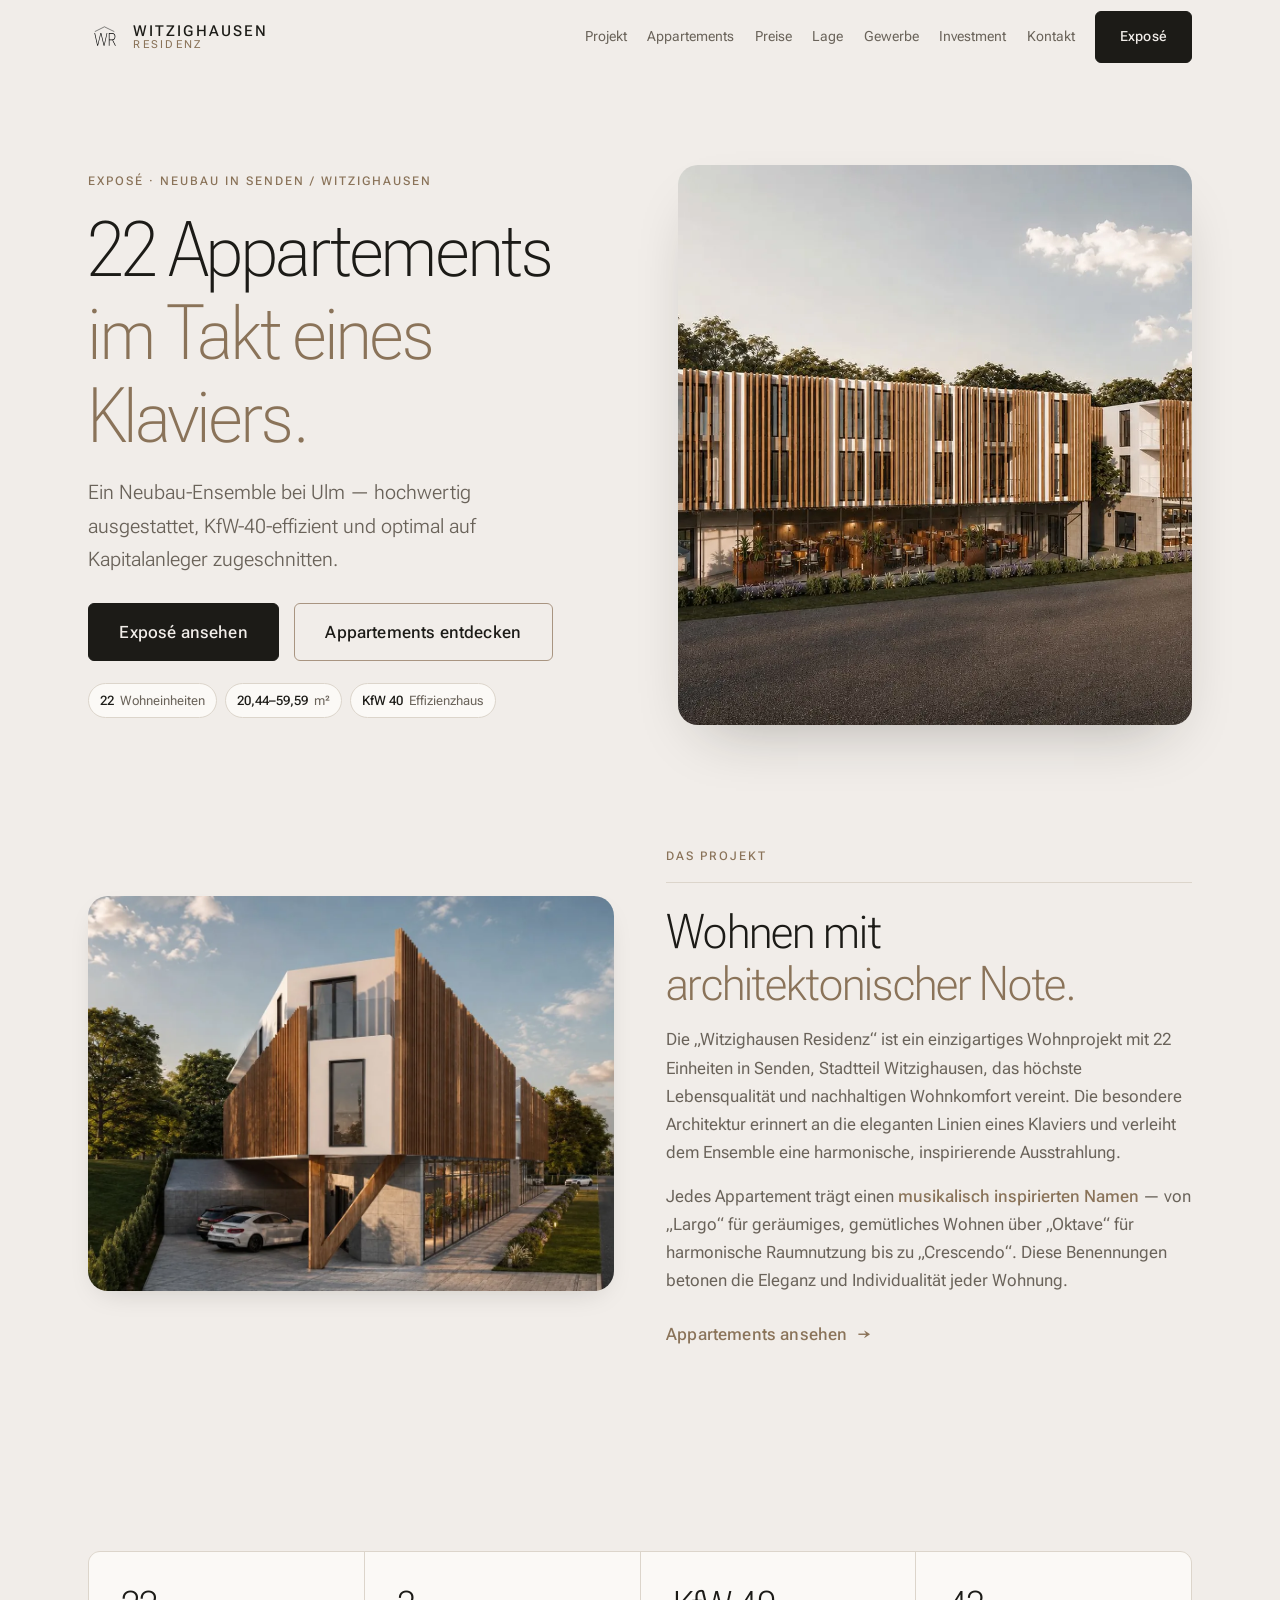
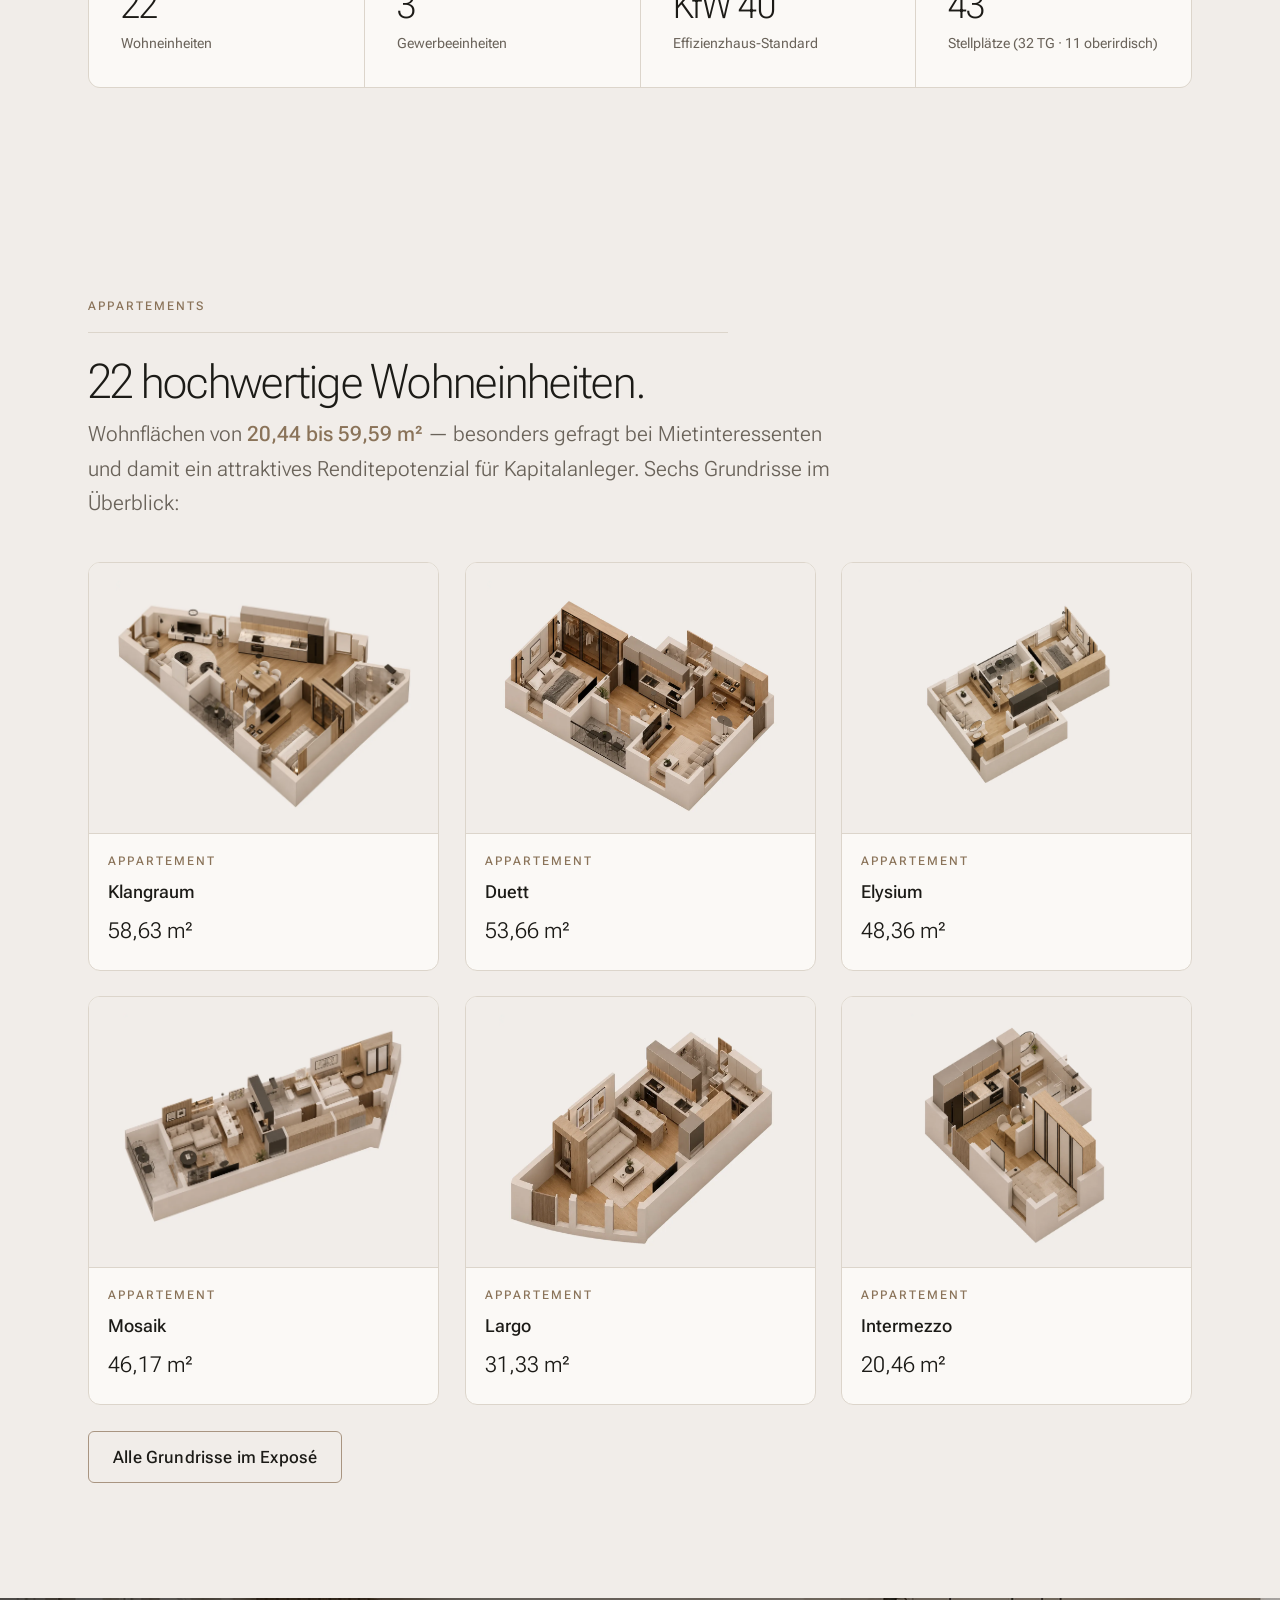
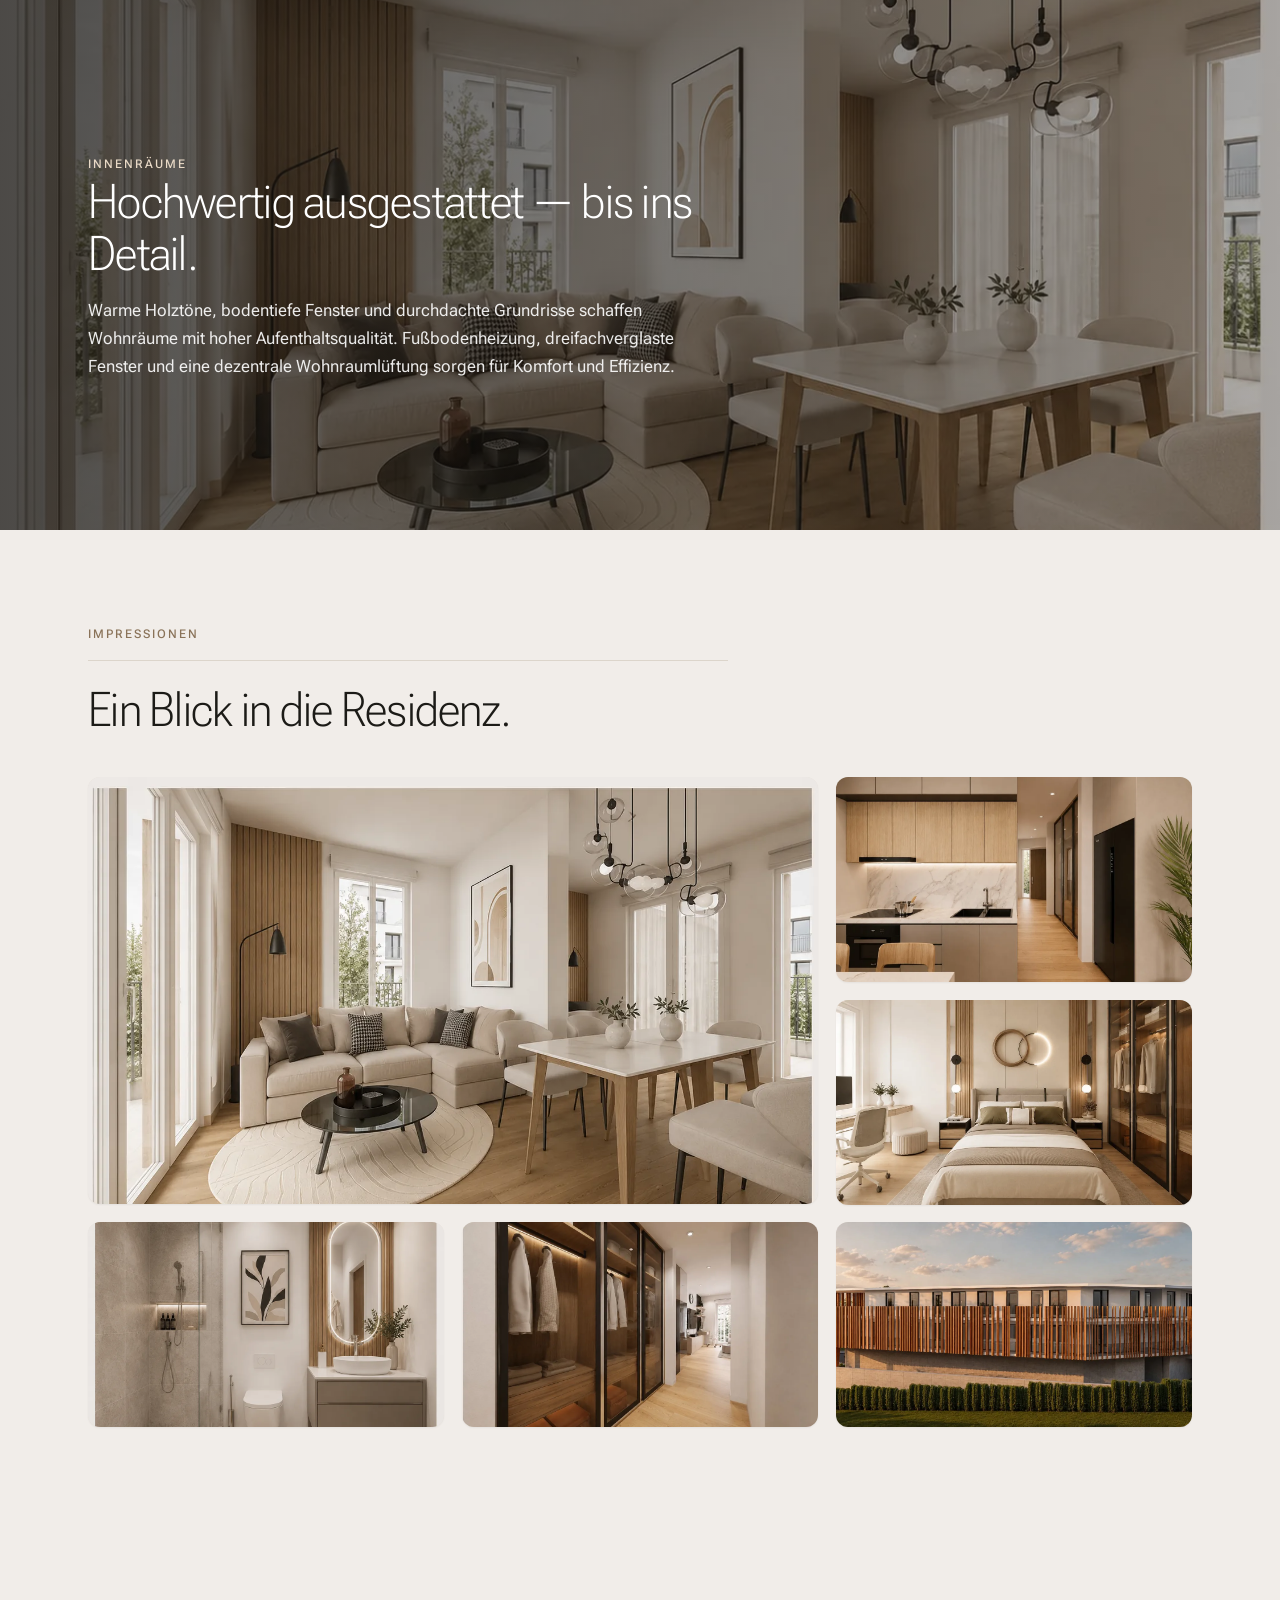
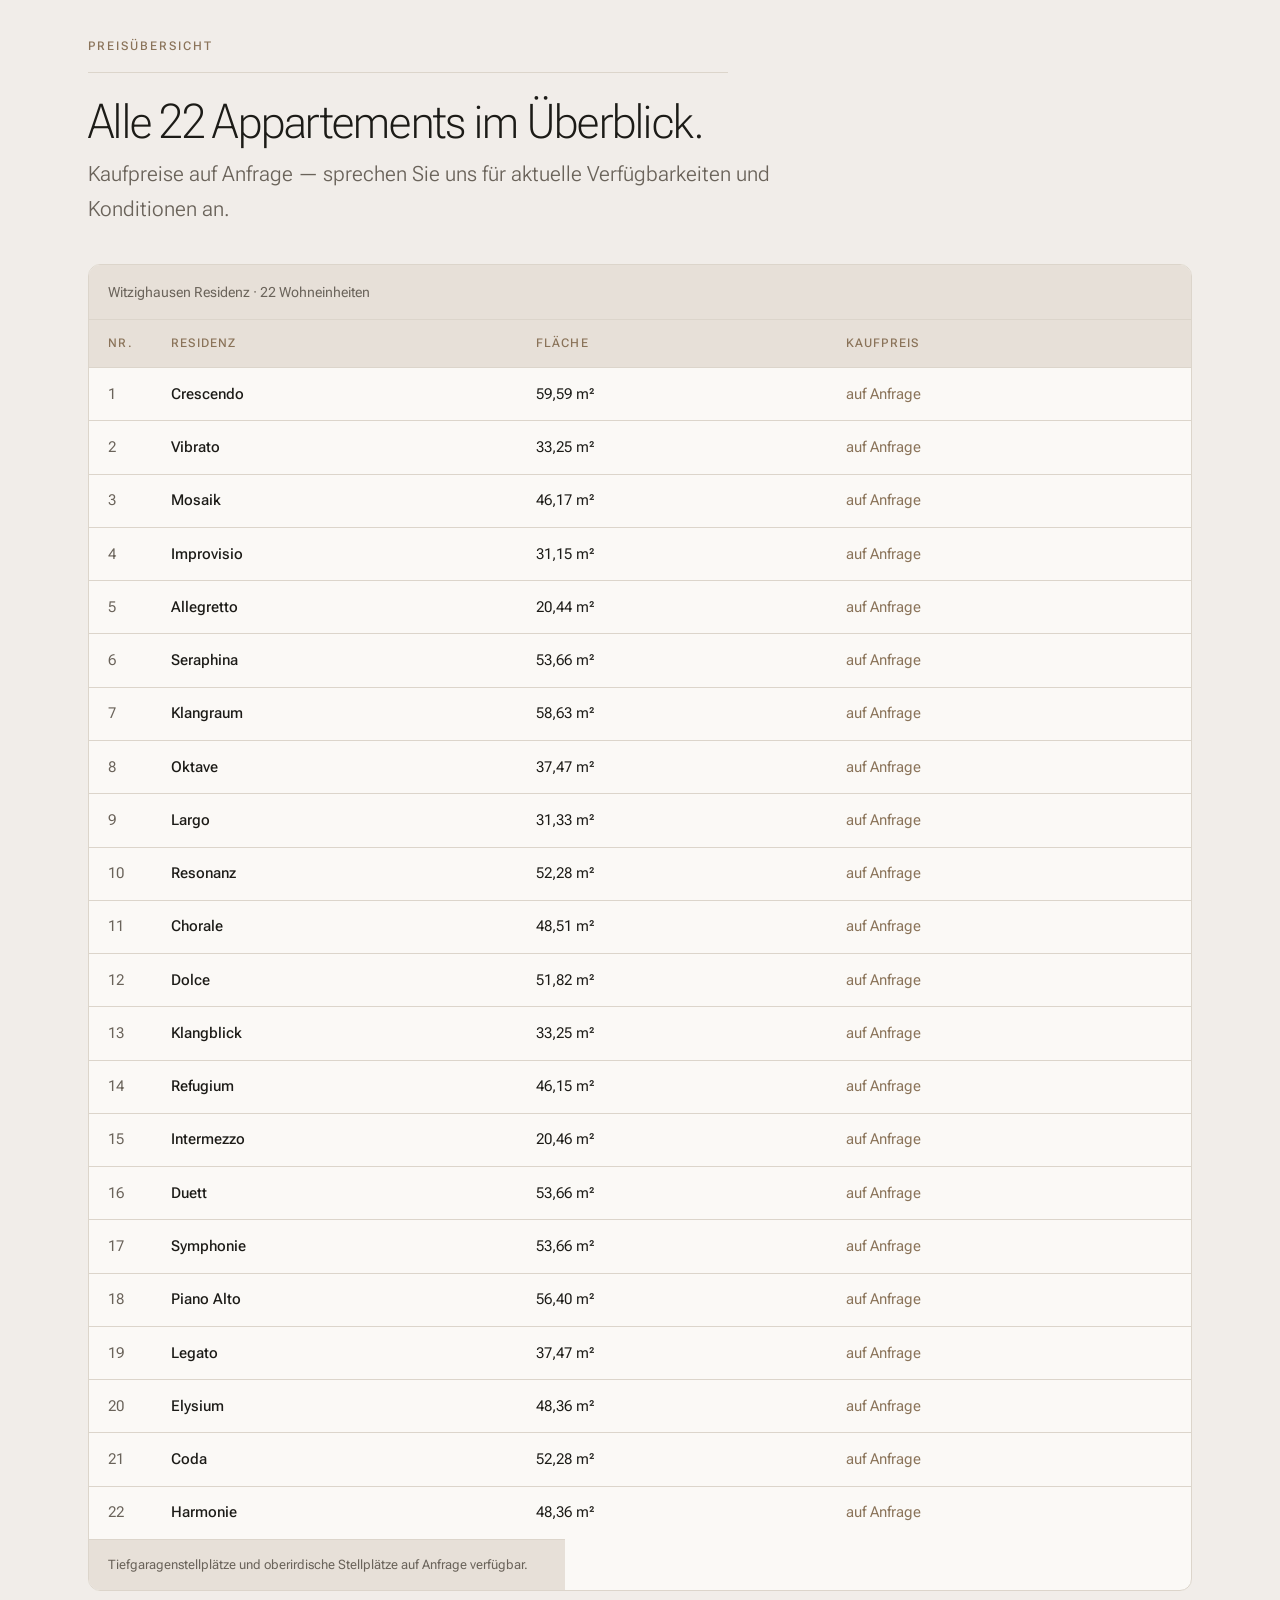
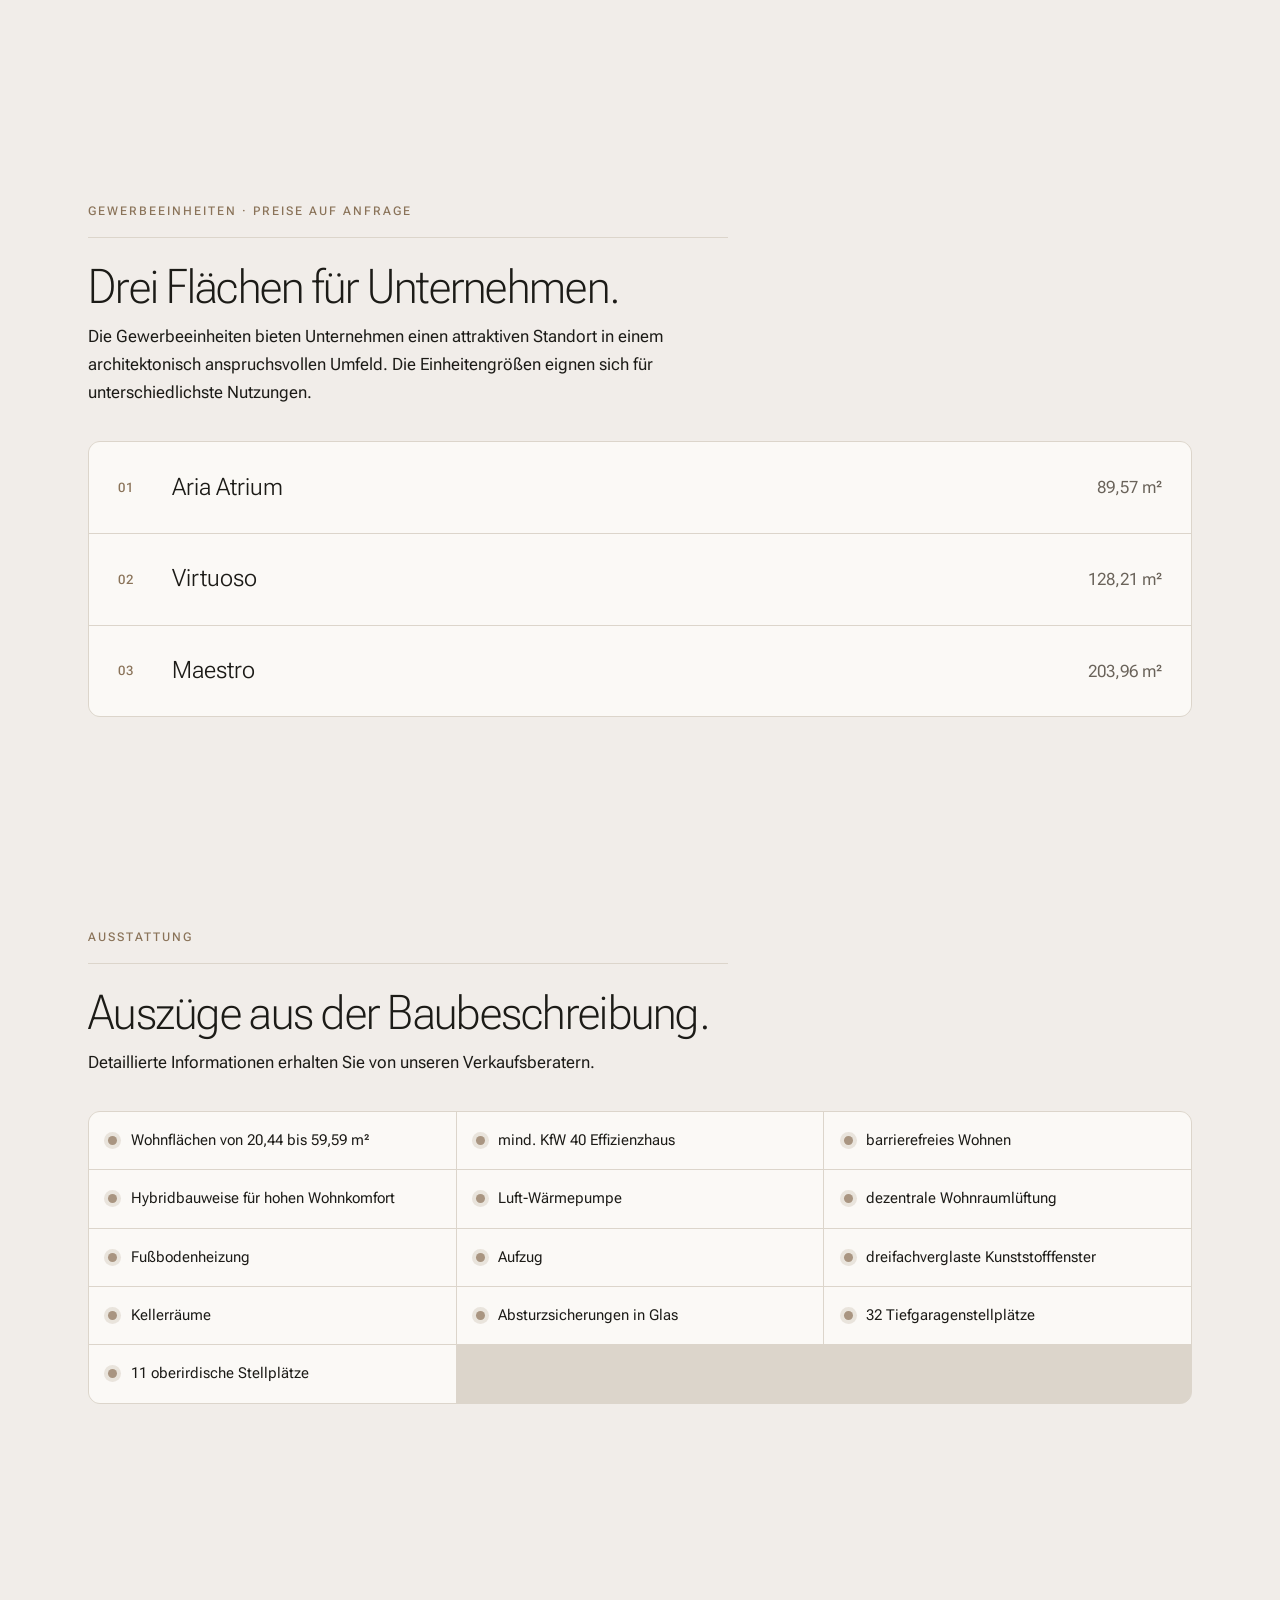
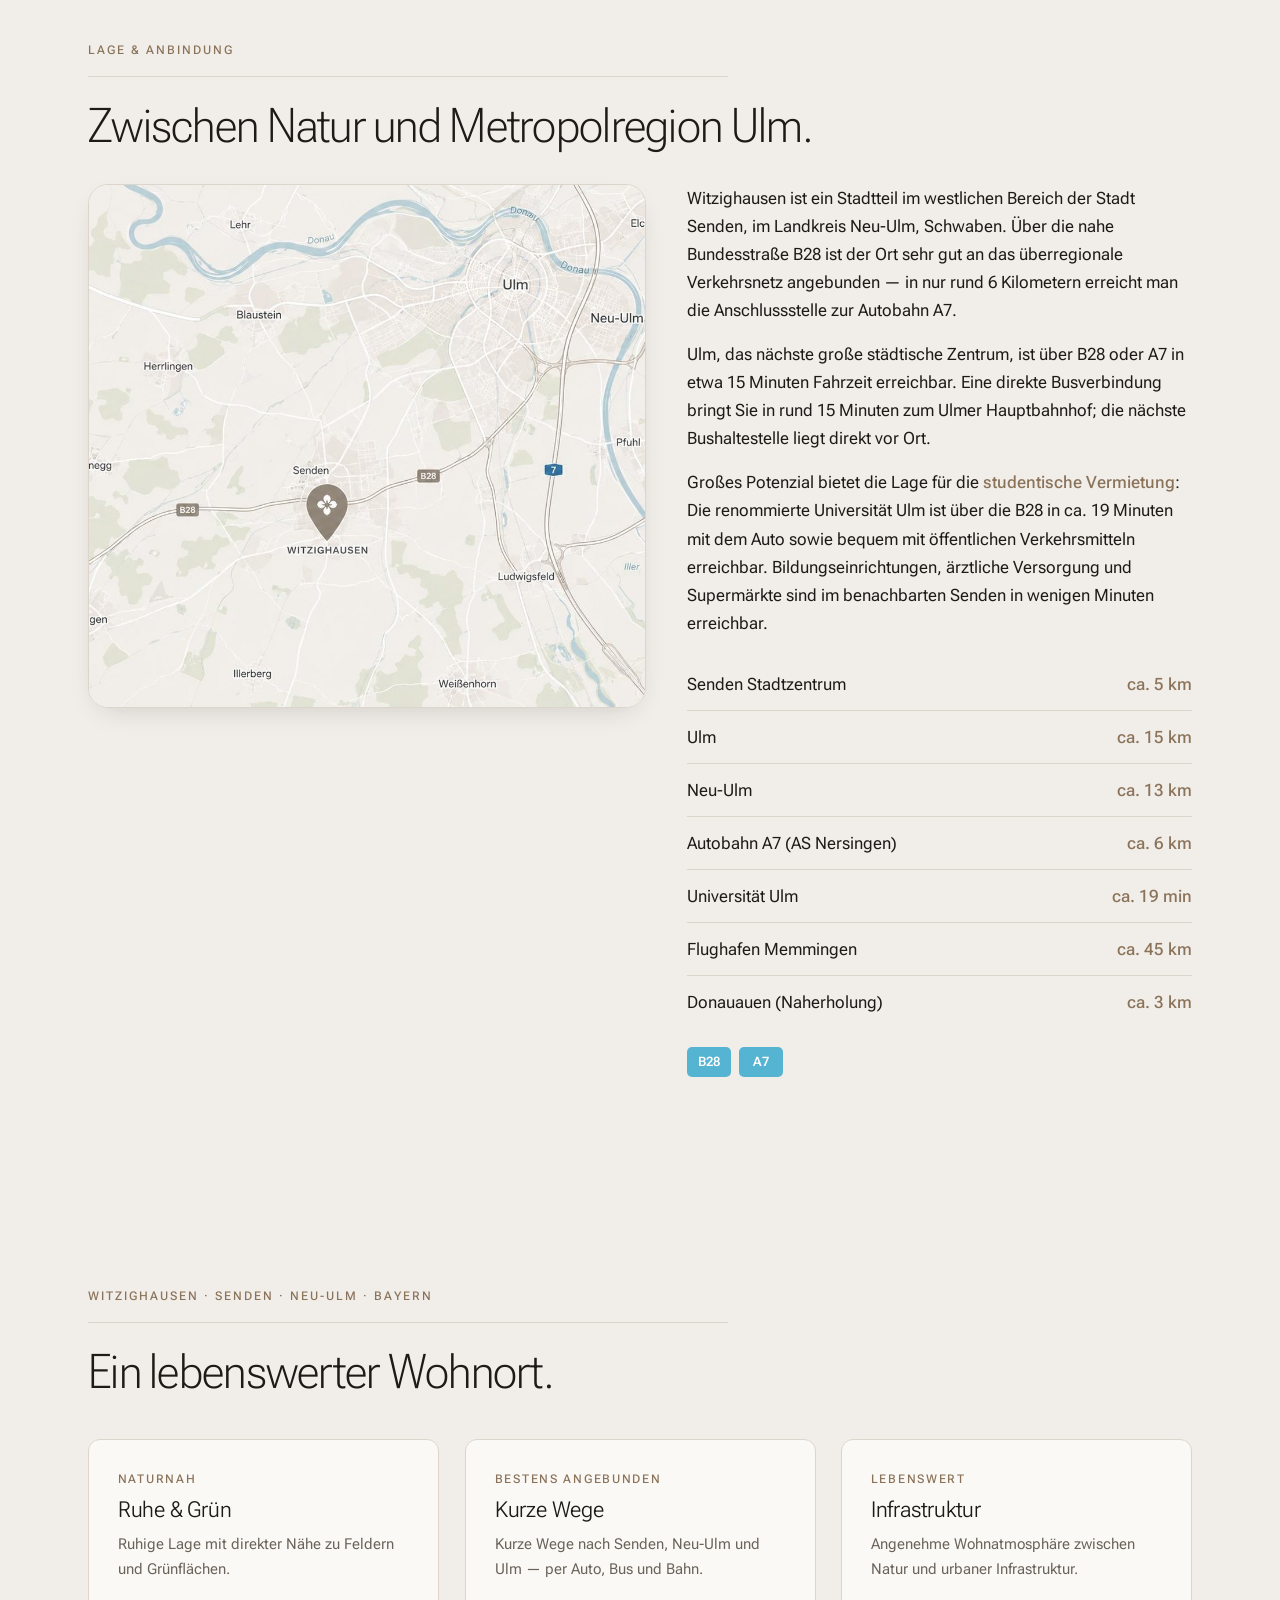
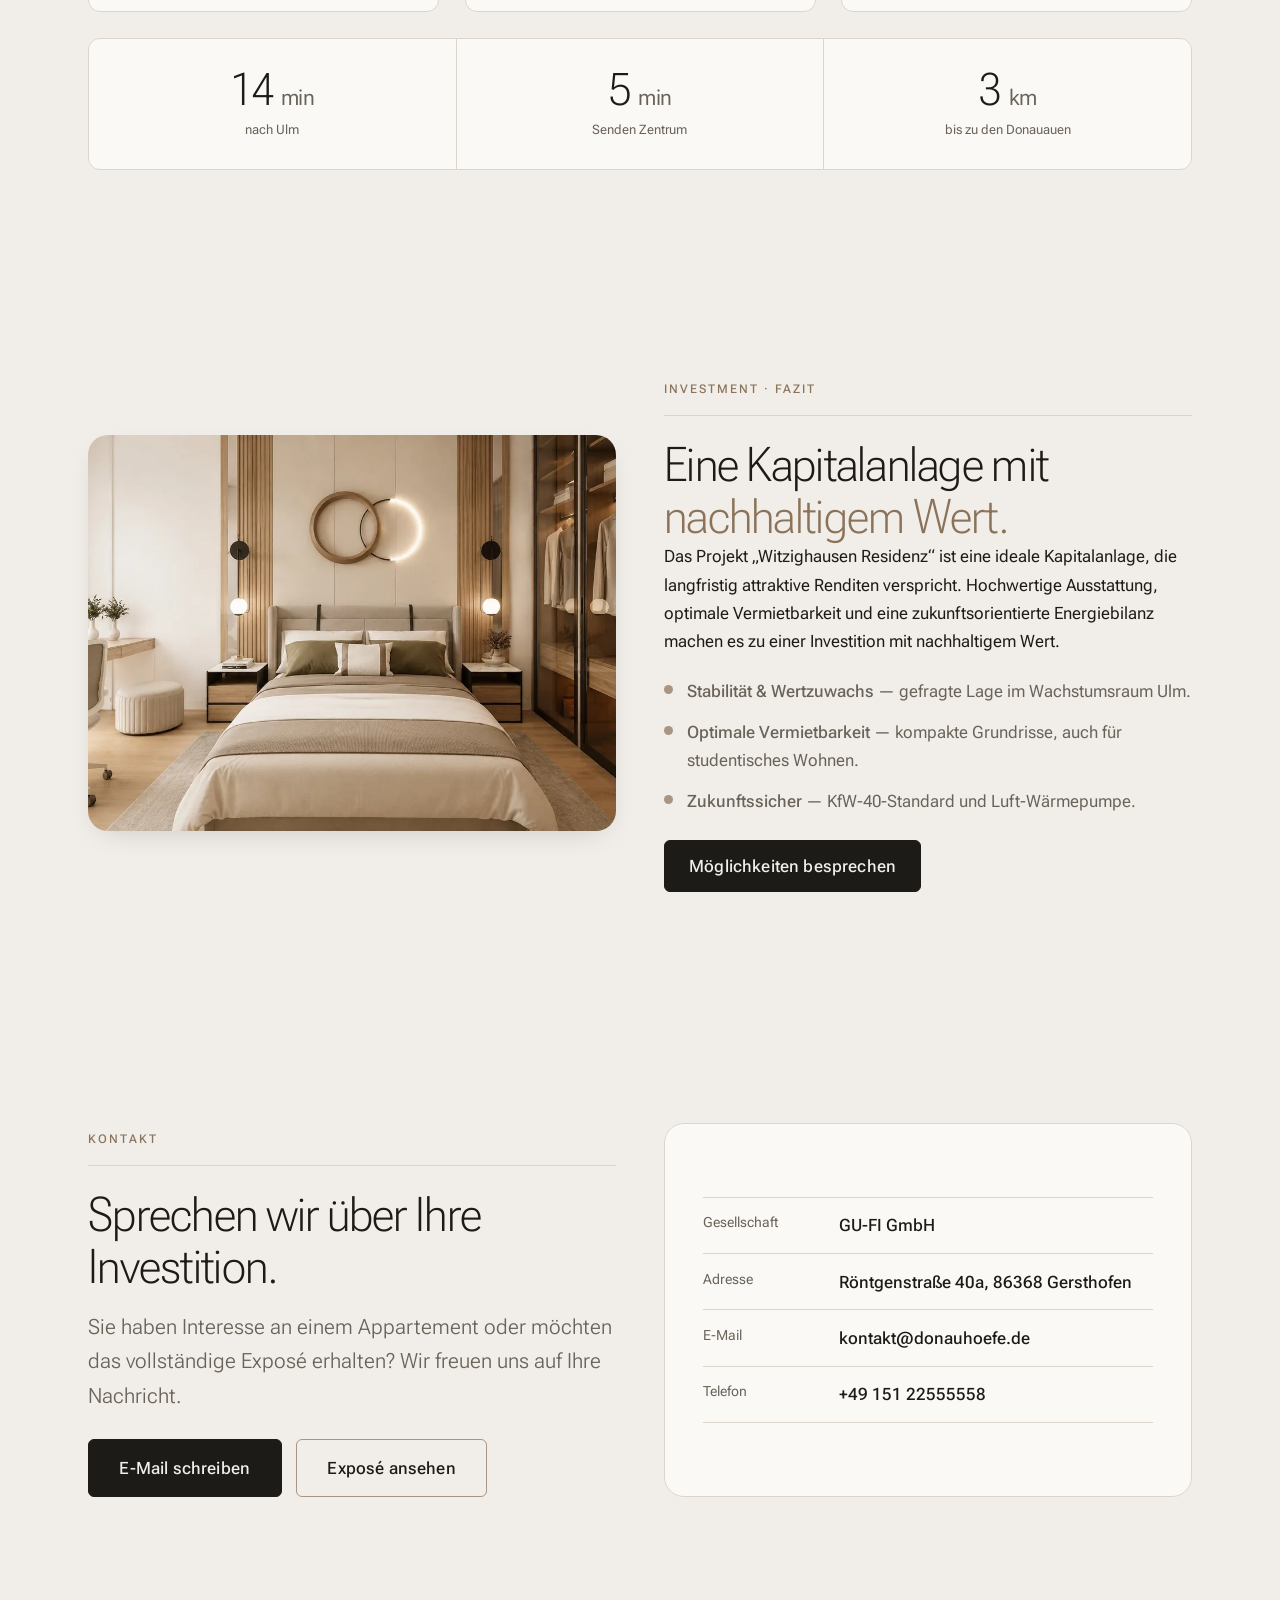
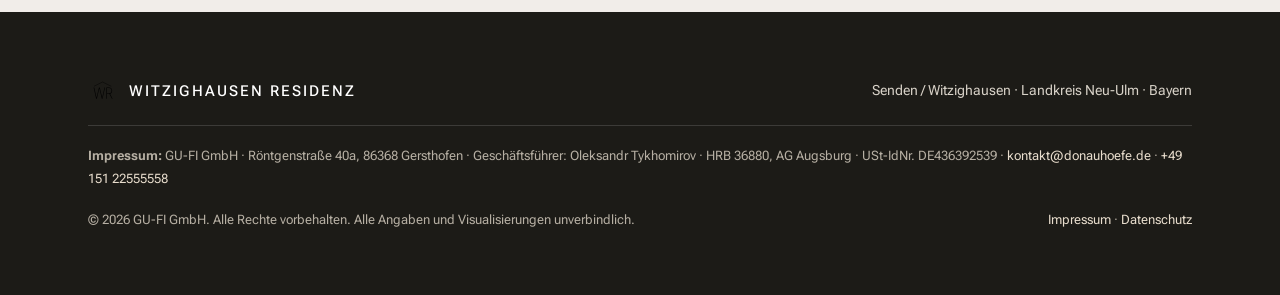
==== commit 632f4486: "Feinschliff: Hero-Bild volle Texthöhe, Kontakt-Karte bündig, Band-Fix, Bild-Galerie, Sticky-Karte, C" ====
--- a/index.html
+++ b/index.html
@@ -22,7 +22,7 @@
   <link rel="preconnect" href="https://fonts.googleapis.com" />
   <link rel="preconnect" href="https://fonts.gstatic.com" crossorigin />
   <link href="https://fonts.googleapis.com/css2?family=Roboto+Flex:opsz,wght@8..144,300;8..144,400;8..144,500;8..144,600&display=swap" rel="stylesheet" />
-  <link rel="stylesheet" href="assets/css/styles.css?v=3" />
+  <link rel="stylesheet" href="assets/css/styles.css?v=4" />
 </head>
 <body>
 
@@ -84,7 +84,7 @@
     <section class="section" id="projekt">
       <div class="container">
         <div class="split">
-          <div class="split__media reveal">
+          <div class="split__media reveal zoom">
             <picture>
               <source srcset="assets/img/projekt.webp" type="image/webp" />
               <img src="assets/img/projekt.jpg" alt="Visualisierung der Witzighausen Residenz aus der Seitenperspektive — Holzfassade, Tiefgaragenzufahrt und begrünte Umgebung." loading="lazy" width="1500" height="863" />
@@ -106,10 +106,10 @@
     <section class="section--tight" id="kennzahlen" aria-label="Kennzahlen">
       <div class="container">
         <div class="kpis reveal">
-          <div class="kpi"><div class="kpi__num">22</div><div class="kpi__label">Wohneinheiten</div></div>
-          <div class="kpi"><div class="kpi__num">3</div><div class="kpi__label">Gewerbeeinheiten</div></div>
+          <div class="kpi"><div class="kpi__num" data-count="22">22</div><div class="kpi__label">Wohneinheiten</div></div>
+          <div class="kpi"><div class="kpi__num" data-count="3">3</div><div class="kpi__label">Gewerbeeinheiten</div></div>
           <div class="kpi"><div class="kpi__num">KfW 40</div><div class="kpi__label">Effizienzhaus-Standard</div></div>
-          <div class="kpi"><div class="kpi__num">43</div><div class="kpi__label">Stellplätze (32 TG · 11 oberirdisch)</div></div>
+          <div class="kpi"><div class="kpi__num" data-count="43">43</div><div class="kpi__label">Stellplätze (32 TG · 11 oberirdisch)</div></div>
         </div>
       </div>
     </section>
@@ -163,6 +163,25 @@
           <span class="eyebrow">Innenräume</span>
           <h2>Hochwertig ausgestattet — bis ins Detail.</h2>
           <p>Warme Holztöne, bodentiefe Fenster und durchdachte Grundrisse schaffen Wohnräume mit hoher Aufenthaltsqualität. Fußbodenheizung, dreifachverglaste Fenster und eine dezentrale Wohnraumlüftung sorgen für Komfort und Effizienz.</p>
+        </div>
+      </div>
+    </section>
+
+    <!-- ============ GALERIE ============ -->
+    <section class="section--tight" id="galerie" aria-label="Impressionen">
+      <div class="container">
+        <div class="section-head reveal">
+          <span class="eyebrow">Impressionen</span>
+          <hr class="rule" />
+          <h2>Ein Blick in die Residenz.</h2>
+        </div>
+        <div class="gallery">
+          <figure class="gtile gtile--a reveal"><picture><source srcset="assets/img/int-wohnen.webp" type="image/webp" /><img src="assets/img/int-wohnen.jpg" alt="Heller Wohn-Ess-Bereich mit Holzakzenten." loading="lazy" /></picture><figcaption class="gtile__cap">Wohnen &amp; Essen</figcaption></figure>
+          <figure class="gtile gtile--b reveal d1"><picture><source srcset="assets/img/int-kueche.webp" type="image/webp" /><img src="assets/img/int-kueche.jpg" alt="Moderne Küchenzeile mit Holzfronten." loading="lazy" /></picture><figcaption class="gtile__cap">Küche</figcaption></figure>
+          <figure class="gtile gtile--c reveal d2"><picture><source srcset="assets/img/int-schlafen.webp" type="image/webp" /><img src="assets/img/int-schlafen.jpg" alt="Schlafzimmer mit Ankleide." loading="lazy" /></picture><figcaption class="gtile__cap">Schlafen</figcaption></figure>
+          <figure class="gtile gtile--d reveal d1"><picture><source srcset="assets/img/int-bad.webp" type="image/webp" /><img src="assets/img/int-bad.jpg" alt="Badezimmer mit bodengleicher Dusche." loading="lazy" /></picture><figcaption class="gtile__cap">Bad</figcaption></figure>
+          <figure class="gtile gtile--e reveal d2"><picture><source srcset="assets/img/int-ankleide.webp" type="image/webp" /><img src="assets/img/int-ankleide.jpg" alt="Begehbare Ankleide mit Holzeinbauten." loading="lazy" /></picture><figcaption class="gtile__cap">Ankleide</figcaption></figure>
+          <figure class="gtile gtile--f reveal d3"><picture><source srcset="assets/img/pano.webp" type="image/webp" /><img src="assets/img/pano.jpg" alt="Außenansicht der Witzighausen Residenz." loading="lazy" /></picture><figcaption class="gtile__cap">Außenansicht</figcaption></figure>
         </div>
       </div>
     </section>
@@ -265,16 +284,21 @@
           <h2>Zwischen Natur und Metropolregion Ulm.</h2>
         </div>
         <div class="lage__grid" style="margin-top:clamp(1.4rem,3vw,2rem)">
-          <div class="map reveal">
-            <img src="assets/img/lage-karte.jpg" alt="Kartenausschnitt mit der Lage von Witzighausen zwischen Senden, Neu-Ulm und Ulm." loading="lazy" width="1600" height="900" />
+          <div class="lage__sticky">
+            <div class="map reveal zoom">
+              <img src="assets/img/lage-karte.jpg" alt="Kartenausschnitt mit der Lage von Witzighausen zwischen Senden, Neu-Ulm und Ulm." loading="lazy" width="1600" height="900" />
+            </div>
           </div>
           <div class="reveal d1">
-            <p>Witzighausen ist ein Stadtteil im westlichen Bereich der Stadt Senden, im Landkreis Neu-Ulm. Über die nahe Bundesstraße B28 ist der Ort sehr gut an das überregionale Verkehrsnetz angebunden — in nur rund 6 Kilometern erreicht man die Anschlussstelle zur Autobahn A7. Ulm ist über B28 oder A7 in etwa 15 Minuten Fahrzeit erreichbar; die renommierte Universität Ulm in ca. 19 Minuten.</p>
+            <p>Witzighausen ist ein Stadtteil im westlichen Bereich der Stadt Senden, im Landkreis Neu-Ulm, Schwaben. Über die nahe Bundesstraße B28 ist der Ort sehr gut an das überregionale Verkehrsnetz angebunden — in nur rund 6 Kilometern erreicht man die Anschlussstelle zur Autobahn A7.</p>
+            <p style="margin-top:1rem">Ulm, das nächste große städtische Zentrum, ist über B28 oder A7 in etwa 15 Minuten Fahrzeit erreichbar. Eine direkte Busverbindung bringt Sie in rund 15 Minuten zum Ulmer Hauptbahnhof; die nächste Bushaltestelle liegt direkt vor Ort.</p>
+            <p style="margin-top:1rem">Großes Potenzial bietet die Lage für die <span class="mark">studentische Vermietung</span>: Die renommierte Universität Ulm ist über die B28 in ca. 19 Minuten mit dem Auto sowie bequem mit öffentlichen Verkehrsmitteln erreichbar. Bildungseinrichtungen, ärztliche Versorgung und Supermärkte sind im benachbarten Senden in wenigen Minuten erreichbar.</p>
             <ul class="dist-list">
               <li><span class="place">Senden Stadtzentrum</span><span class="km">ca. 5 km</span></li>
               <li><span class="place">Ulm</span><span class="km">ca. 15 km</span></li>
               <li><span class="place">Neu-Ulm</span><span class="km">ca. 13 km</span></li>
               <li><span class="place">Autobahn A7 (AS Nersingen)</span><span class="km">ca. 6 km</span></li>
+              <li><span class="place">Universität Ulm</span><span class="km">ca. 19 min</span></li>
               <li><span class="place">Flughafen Memmingen</span><span class="km">ca. 45 km</span></li>
               <li><span class="place">Donauauen (Naherholung)</span><span class="km">ca. 3 km</span></li>
             </ul>
@@ -301,9 +325,9 @@
           <div class="feature reveal d2"><div class="feature__label">Lebenswert</div><h3>Infrastruktur</h3><p>Angenehme Wohnatmosphäre zwischen Natur und urbaner Infrastruktur.</p></div>
         </div>
         <div class="stats reveal">
-          <div class="stat"><div class="stat__num">15 <small>min</small></div><div class="stat__label">nach Ulm</div></div>
-          <div class="stat"><div class="stat__num">5 <small>min</small></div><div class="stat__label">Senden Zentrum</div></div>
-          <div class="stat"><div class="stat__num">3 <small>km</small></div><div class="stat__label">bis zu den Donauauen</div></div>
+          <div class="stat"><div class="stat__num"><span data-count="15">15</span> <small>min</small></div><div class="stat__label">nach Ulm</div></div>
+          <div class="stat"><div class="stat__num"><span data-count="5">5</span> <small>min</small></div><div class="stat__label">Senden Zentrum</div></div>
+          <div class="stat"><div class="stat__num"><span data-count="3">3</span> <small>km</small></div><div class="stat__label">bis zu den Donauauen</div></div>
         </div>
       </div>
     </section>
@@ -312,7 +336,7 @@
     <section class="section" id="investment">
       <div class="container">
         <div class="invest">
-          <div class="invest__media reveal">
+          <div class="invest__media reveal zoom">
             <picture><source srcset="assets/img/int-schlafen.webp" type="image/webp" /><img src="assets/img/int-schlafen.jpg" alt="Visualisierung eines Schlafzimmers mit Ankleide in der Witzighausen Residenz." loading="lazy" width="1200" height="685" /></picture>
           </div>
           <div class="invest__body reveal d1">
@@ -407,6 +431,6 @@
     ]
   }
   </script>
-  <script src="assets/js/app.js?v=3"></script>
+  <script src="assets/js/app.js?v=4"></script>
 </body>
 </html>
--- a/assets/css/styles.css
+++ b/assets/css/styles.css
@@ -139,13 +139,15 @@
 
 /* ---------- Hero ---------- */
 .hero{position:relative;padding-block:clamp(48px,7vw,90px) 0}
-.hero__grid{display:grid;gap:clamp(1.6rem,4vw,3rem);align-items:end;grid-template-columns:1fr}
+.hero__grid{display:grid;gap:clamp(1.6rem,4vw,3rem);align-items:stretch;grid-template-columns:1fr}
+.hero__body{display:flex;flex-direction:column;justify-content:center}
 .hero__kicker{margin-bottom:1.1rem}
 .hero h1{margin-bottom:1.1rem}
 .hero h1 .thin{display:block;color:var(--accent-deep)}
 .hero__sub{max-width:44ch;color:var(--ink-2);font-size:clamp(1.05rem,1rem + .5vw,1.28rem);font-weight:300}
-.hero__figure{position:relative;border-radius:var(--r-lg);overflow:hidden;box-shadow:var(--sh-3)}
-.hero__figure img{width:100%;aspect-ratio:16/10;object-fit:cover}
+.hero__figure{position:relative;border-radius:var(--r-lg);overflow:hidden;box-shadow:var(--sh-3);height:100%;min-height:clamp(300px,46vw,560px)}
+.hero__figure picture{display:block;height:100%}
+.hero__figure img{width:100%;height:100%;object-fit:cover}
 .hero__badges{display:flex;flex-wrap:wrap;gap:.5rem;margin-top:1.4rem}
 .chip{
   display:inline-flex;align-items:center;gap:.45em;
@@ -254,11 +256,12 @@
 }
 
 /* ---------- Band (full-width photo) ---------- */
-.band{position:relative;color:#fff;isolation:isolate}
-.band__media{position:absolute;inset:0;z-index:-1;overflow:hidden}
-.band__media img{width:100%;height:100%;object-fit:cover}
-.band::after{content:"";position:absolute;inset:0;z-index:-1;background:linear-gradient(90deg,rgba(20,18,15,.72),rgba(20,18,15,.30))}
-.band .container{padding-block:clamp(72px,12vw,150px)}
+.band{position:relative;color:#fff;overflow:hidden;background:var(--ink)}
+.band__media{position:absolute;inset:0}
+.band__media picture{display:block;width:100%;height:100%}
+.band__media img{width:100%;height:100%;object-fit:cover;display:block}
+.band::after{content:"";position:absolute;inset:0;background:linear-gradient(90deg,rgba(20,18,15,.74),rgba(20,18,15,.32))}
+.band .container{position:relative;z-index:1;padding-block:clamp(72px,12vw,150px)}
 .band__inner{max-width:640px}
 .band .eyebrow{color:#e8d9c6}
 .band h2{color:#fff}
@@ -266,9 +269,13 @@
 
 /* ---------- Lage / map ---------- */
 .lage__grid{display:grid;gap:clamp(1.6rem,3.5vw,2.6rem);grid-template-columns:1fr;align-items:start}
-@media (min-width:900px){.lage__grid{grid-template-columns:1.1fr .9fr}}
+@media (min-width:900px){.lage__grid{grid-template-columns:1.05fr .95fr}}
 .map{position:relative;border-radius:var(--r-lg);overflow:hidden;box-shadow:var(--sh-2);border:1px solid var(--line)}
-.map img{width:100%;aspect-ratio:16/10;object-fit:cover}
+.map img{width:100%;aspect-ratio:4/5;object-fit:cover}
+@media (min-width:900px){
+  .lage__sticky{position:sticky;top:100px}
+  .map img{aspect-ratio:auto;height:clamp(460px,58vh,680px)}
+}
 .dist-list{list-style:none;display:grid;gap:.1rem;margin-top:1.4rem}
 .dist-list li{display:flex;align-items:baseline;justify-content:space-between;gap:1rem;padding:.7rem 0;border-bottom:1px solid var(--line)}
 .dist-list li:last-child{border-bottom:0}
@@ -313,7 +320,8 @@
 .contact__list li{display:flex;gap:1rem;padding:.85rem 0;border-bottom:1px solid var(--line)}
 .contact__list .k{min-width:120px;color:var(--ink-2);font-size:.9rem}
 .contact__list .v{color:var(--ink);font-weight:500}
-.contact__card{background:var(--paper);border:1px solid var(--line);border-radius:var(--r-lg);padding:clamp(1.6rem,4vw,2.4rem);align-self:start}
+.contact__card{background:var(--paper);border:1px solid var(--line);border-radius:var(--r-lg);padding:clamp(1.6rem,4vw,2.4rem);display:flex;flex-direction:column;justify-content:center}
+.contact__card .contact__list{margin-top:0}
 
 /* ---------- Footer ---------- */
 .footer{background:var(--ink);color:#d8d2c8;padding-block:clamp(40px,6vw,64px);font-size:.9rem}
@@ -326,15 +334,53 @@
 .footer__impressum{max-width:100%;margin:1.2rem 0;color:#b6afa3;font-size:.82rem;line-height:1.7}
 .footer__bottom{display:flex;flex-wrap:wrap;justify-content:space-between;gap:.6rem;color:#b6afa3;font-size:.82rem}
 
-/* ---------- Reveal ---------- */
-.reveal{opacity:0;transform:translateY(22px);transition:opacity .7s ease,transform .7s ease}
+/* ---------- Galerie (Innenräume) ---------- */
+.gallery{
+  display:grid;gap:clamp(.7rem,1.6vw,1.1rem);margin-top:clamp(1.8rem,4vw,2.6rem);
+  grid-template-columns:1fr;grid-auto-rows:1fr
+}
+@media (min-width:640px){.gallery{grid-template-columns:repeat(2,1fr)}}
+@media (min-width:980px){.gallery{grid-template-columns:repeat(6,1fr)}}
+.gtile{position:relative;overflow:hidden;border-radius:var(--r);box-shadow:var(--sh-1);background:var(--bg-2)}
+.gtile picture{display:block;width:100%;height:100%}
+.gtile img{width:100%;height:100%;object-fit:cover;transition:transform 1s cubic-bezier(.16,.7,.3,1)}
+.gtile:hover img{transform:scale(1.06)}
+.gtile::after{content:"";position:absolute;inset:0;background:linear-gradient(180deg,transparent 55%,rgba(20,18,15,.28));opacity:0;transition:opacity .4s ease}
+.gtile:hover::after{opacity:1}
+.gtile__cap{position:absolute;left:1rem;bottom:.85rem;z-index:2;color:#fff;font-size:.86rem;letter-spacing:.02em;
+  opacity:0;transform:translateY(6px);transition:opacity .4s ease,transform .4s ease}
+.gtile:hover .gtile__cap{opacity:1;transform:none}
+/* asymmetrisches Raster auf Desktop (6 Spalten × 3 Reihen) */
+@media (min-width:980px){
+  .gtile{aspect-ratio:auto}
+  .gtile--a{grid-column:span 4;grid-row:span 2}
+  .gtile--b{grid-column:span 2;grid-row:span 1}
+  .gtile--c{grid-column:span 2;grid-row:span 1}
+  .gtile--d{grid-column:span 2;grid-row:span 1}
+  .gtile--e{grid-column:span 2;grid-row:span 1}
+  .gtile--f{grid-column:span 2;grid-row:span 1}
+  .gallery{grid-auto-rows:clamp(160px,16vw,240px)}
+}
+@media (max-width:979px){.gtile{aspect-ratio:4/3}.gtile__cap{opacity:1;transform:none}}
+
+/* ---------- Reveal / Motion ---------- */
+.reveal{opacity:0;transform:translateY(30px);transition:opacity 1s cubic-bezier(.16,.7,.3,1),transform 1s cubic-bezier(.16,.7,.3,1);will-change:opacity,transform}
 .reveal.is-in{opacity:1;transform:none}
-.reveal.d1{transition-delay:.08s}
-.reveal.d2{transition-delay:.16s}
-.reveal.d3{transition-delay:.24s}
+.reveal.d1{transition-delay:.1s}
+.reveal.d2{transition-delay:.2s}
+.reveal.d3{transition-delay:.3s}
+.reveal.d4{transition-delay:.4s}
+.reveal.d5{transition-delay:.5s}
+/* sanftes Bild-Zoom beim Einblenden */
+.zoom{overflow:hidden}
+.zoom img{transform:scale(1.08);transition:transform 1.3s cubic-bezier(.16,.7,.3,1)}
+.reveal.is-in .zoom img,.zoom.is-in img{transform:scale(1)}
+/* Zähler soll Layout beim Hochzählen nicht springen lassen */
+[data-count]{font-variant-numeric:tabular-nums}
 @media (prefers-reduced-motion:reduce){
   .reveal{opacity:1;transform:none;transition:none}
-  .btn:hover,.appart-card:hover{transform:none}
+  .zoom img{transform:none;transition:none}
+  .btn:hover,.appart-card:hover,.gtile:hover img{transform:none}
 }
 
 /* ---------- Legal pages ---------- */
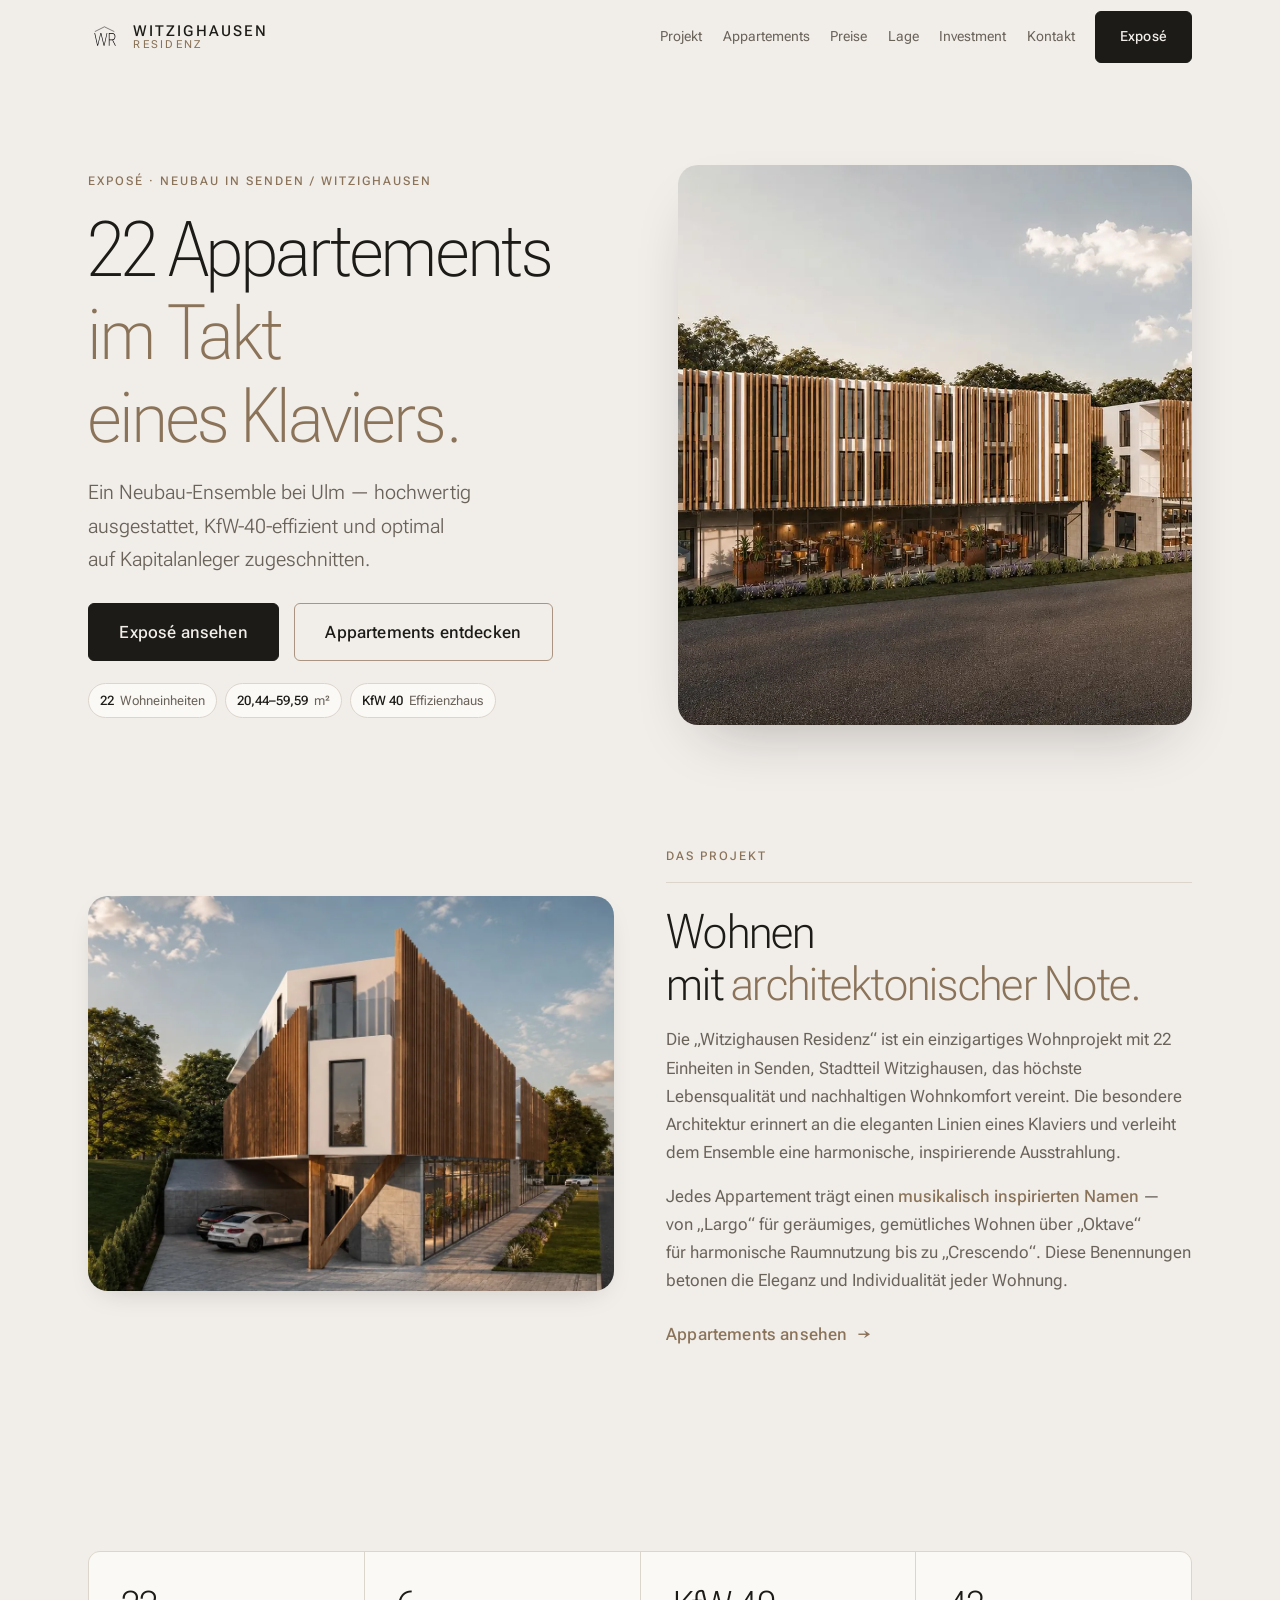
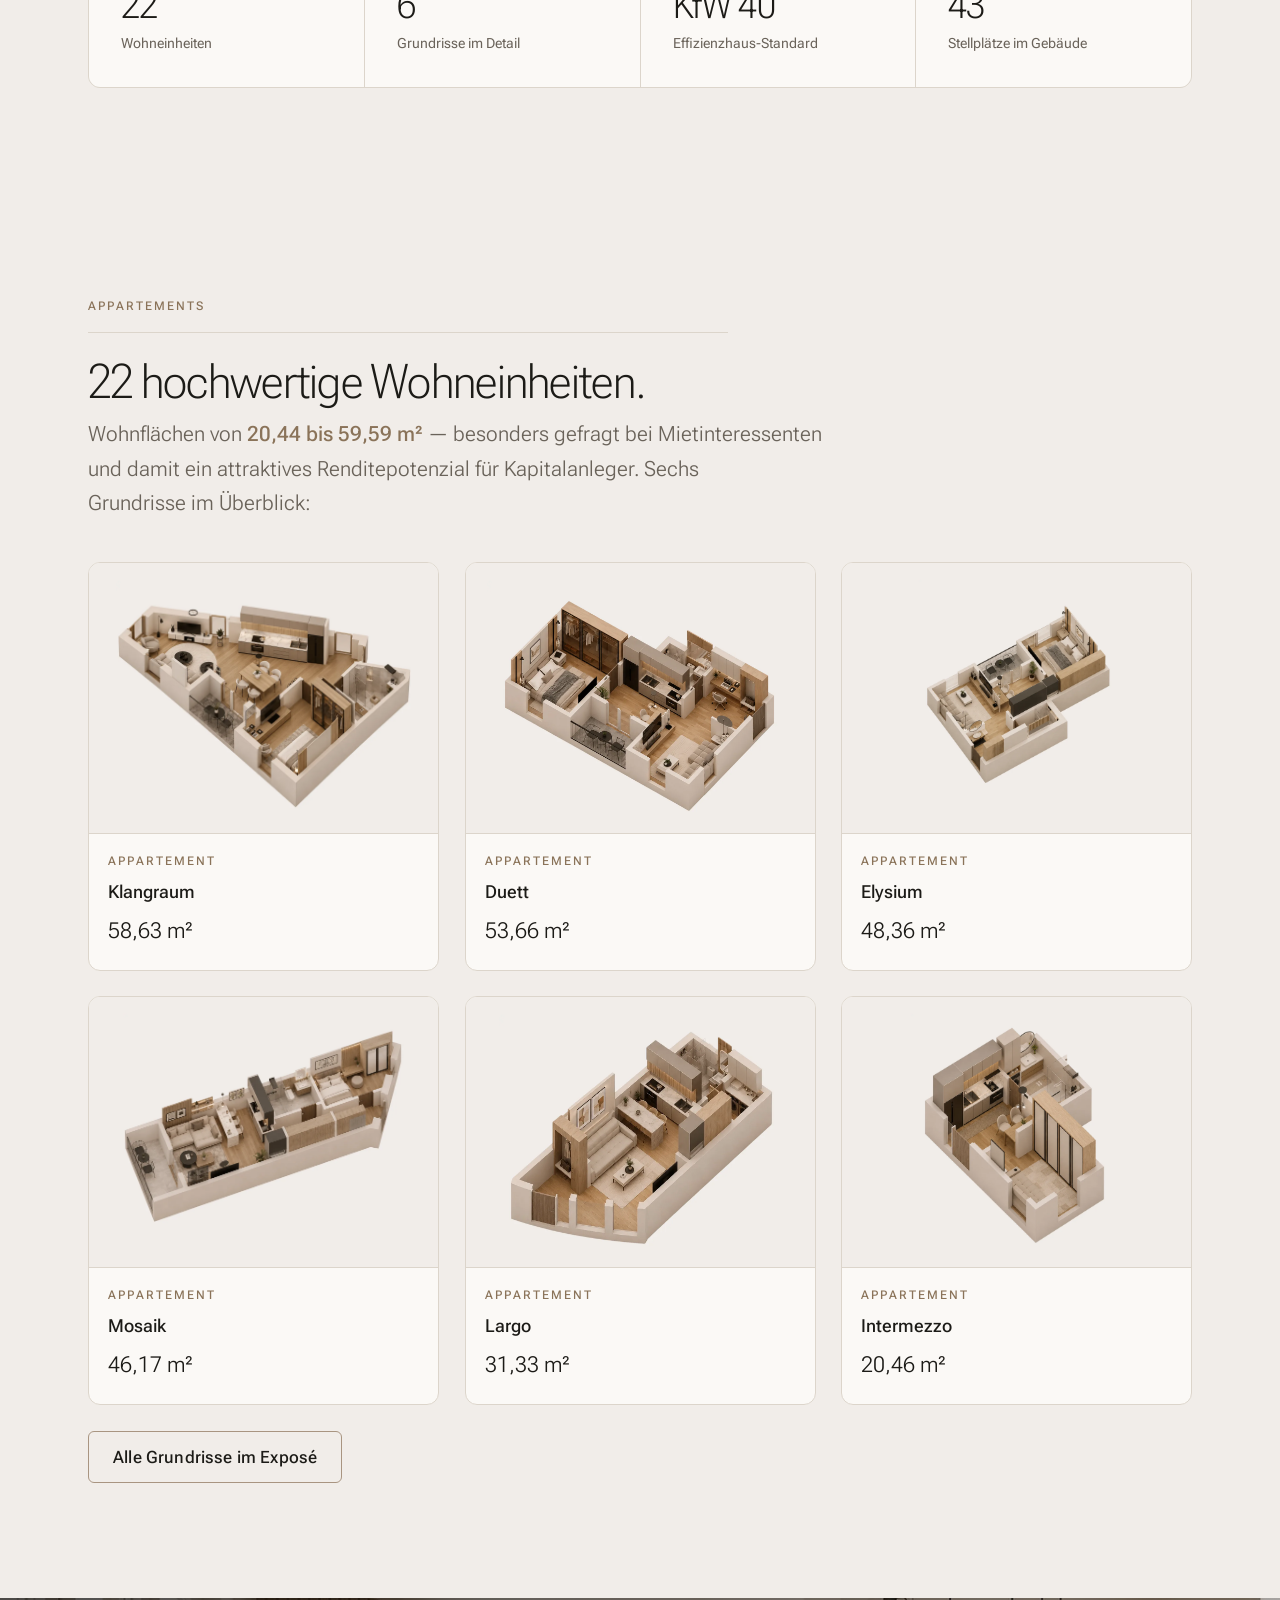
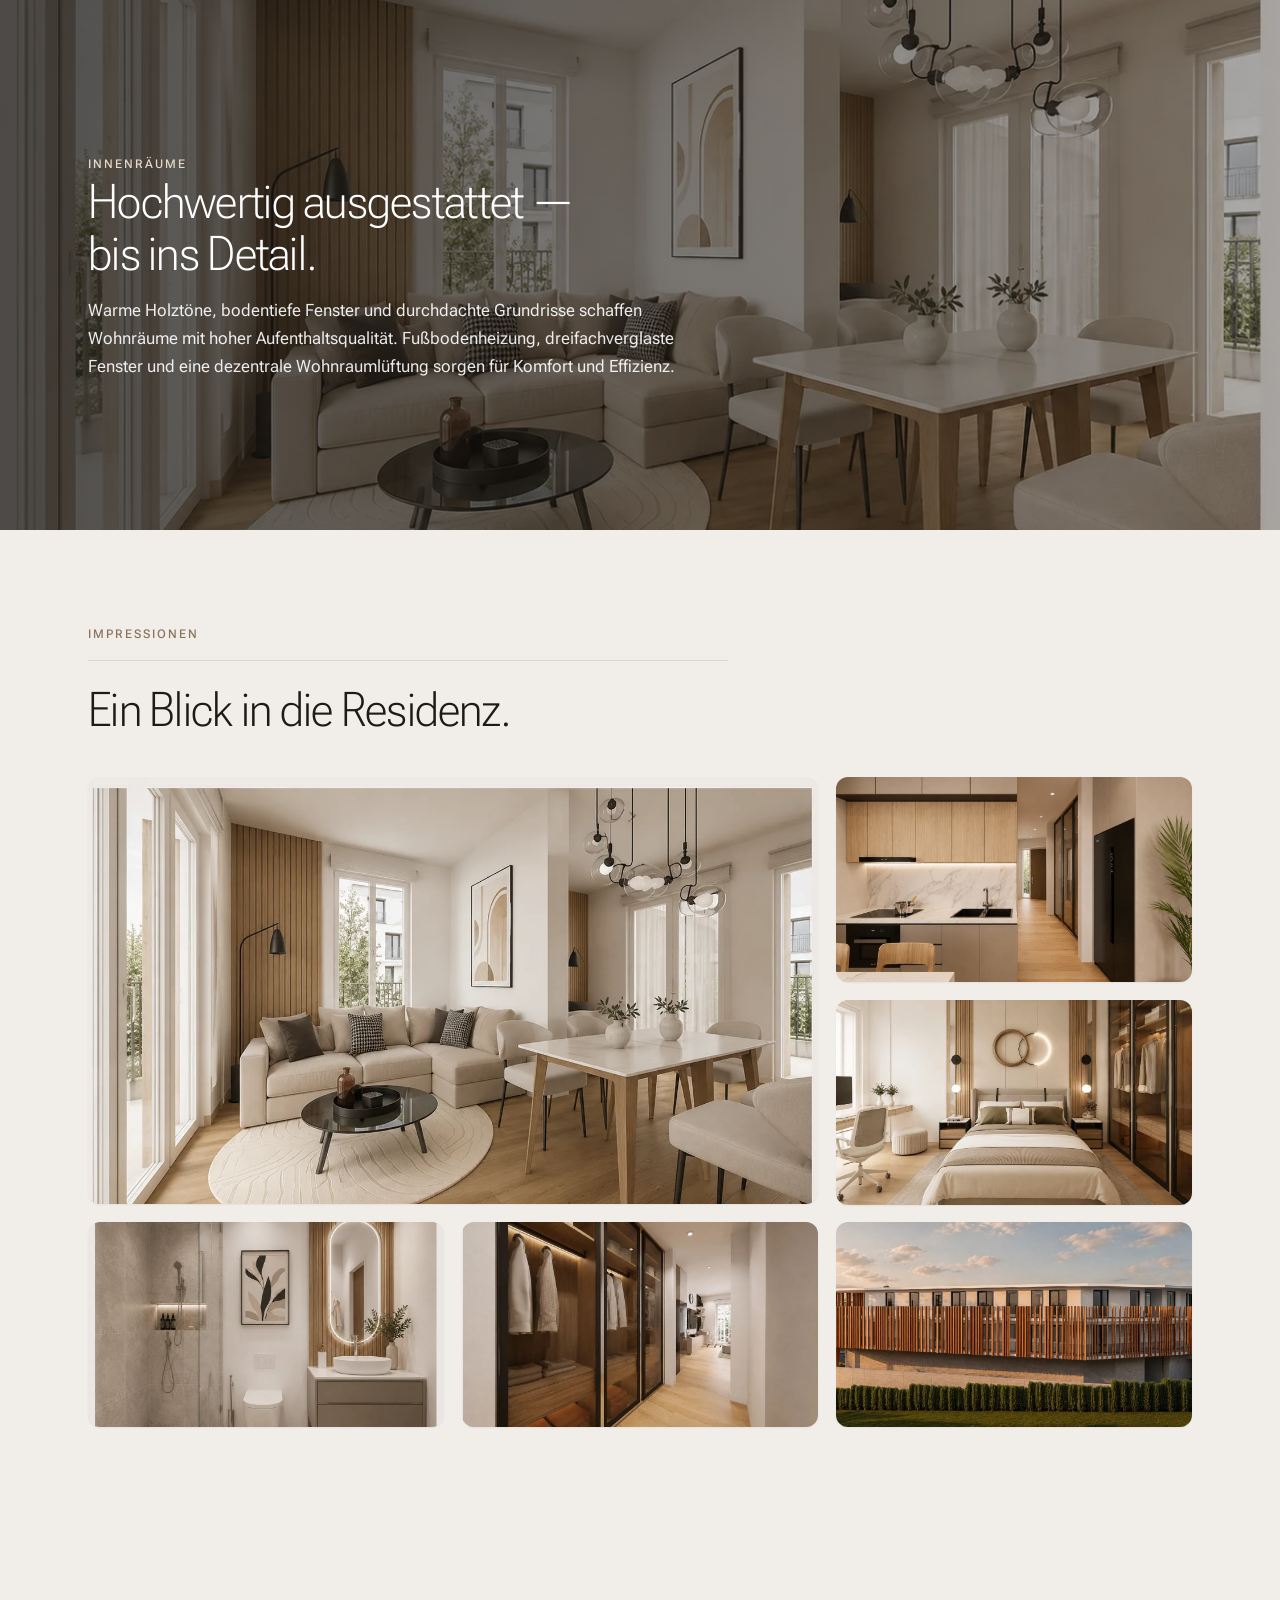
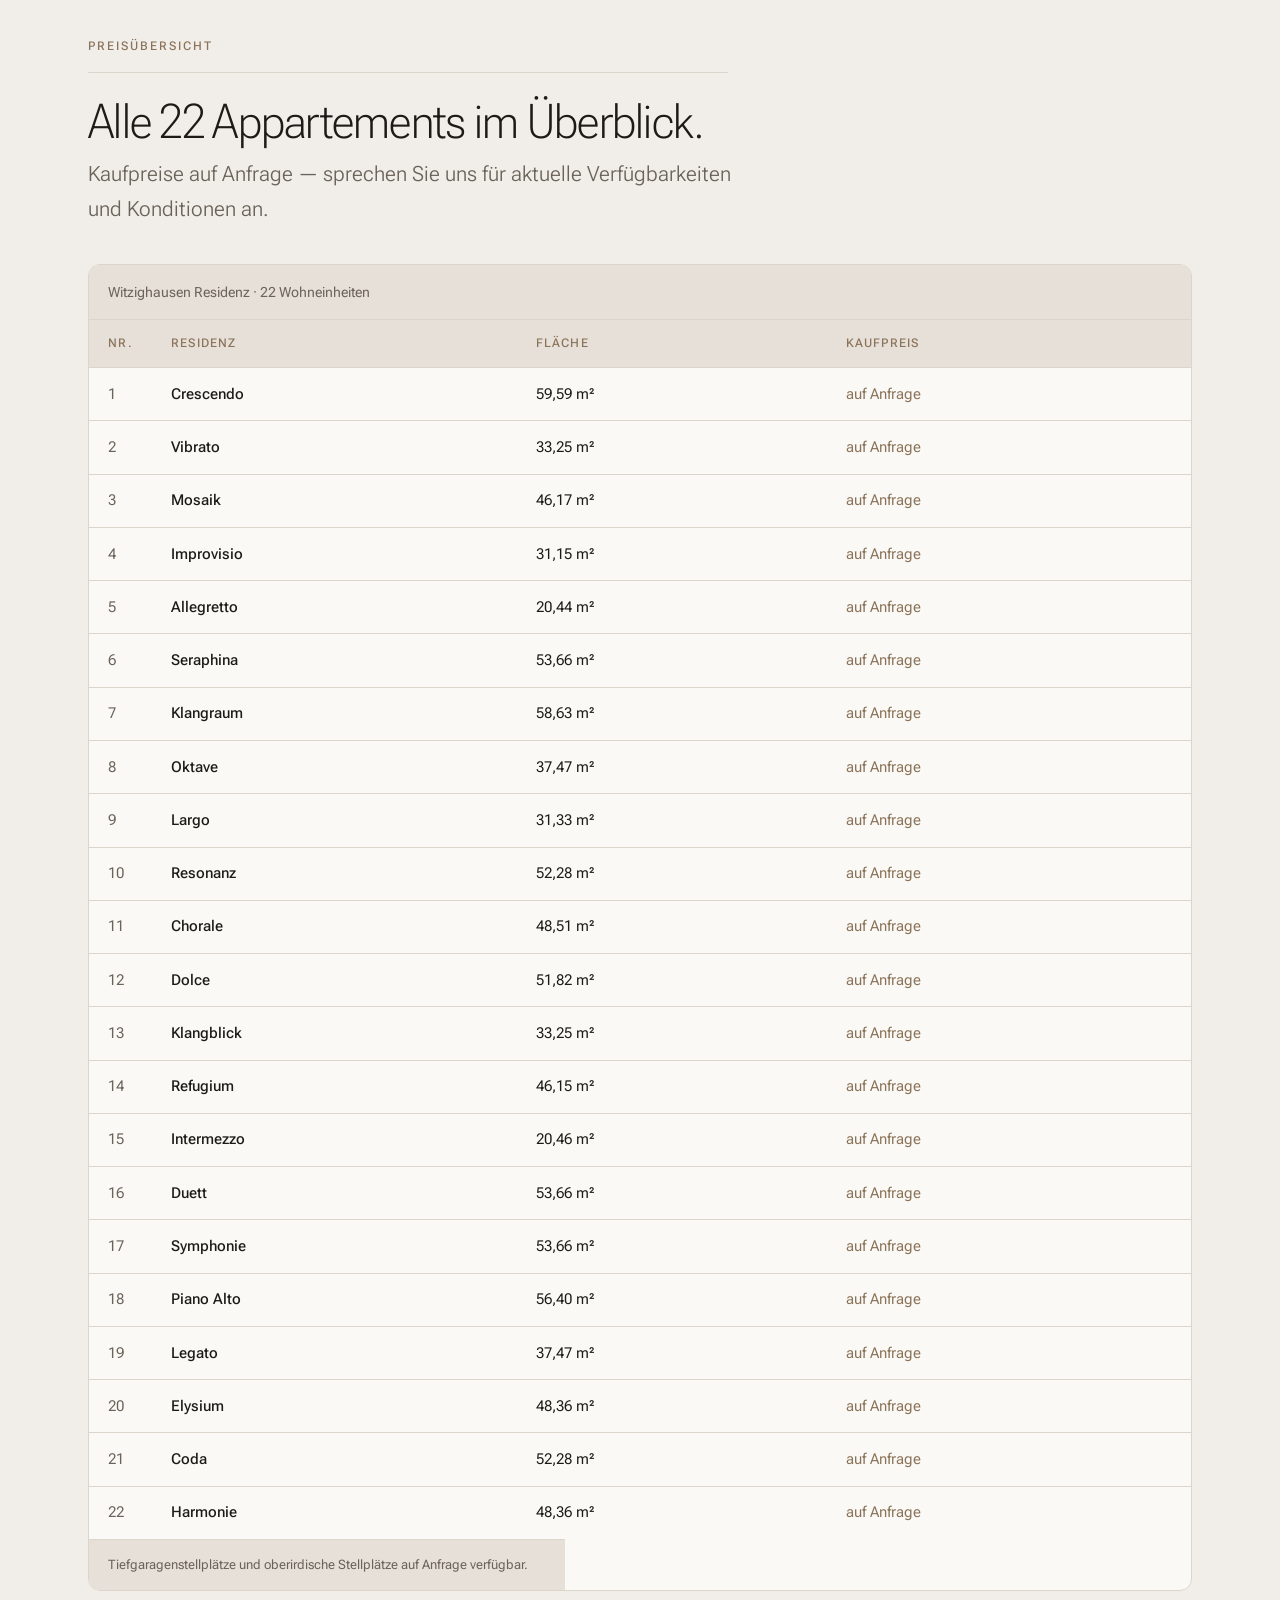
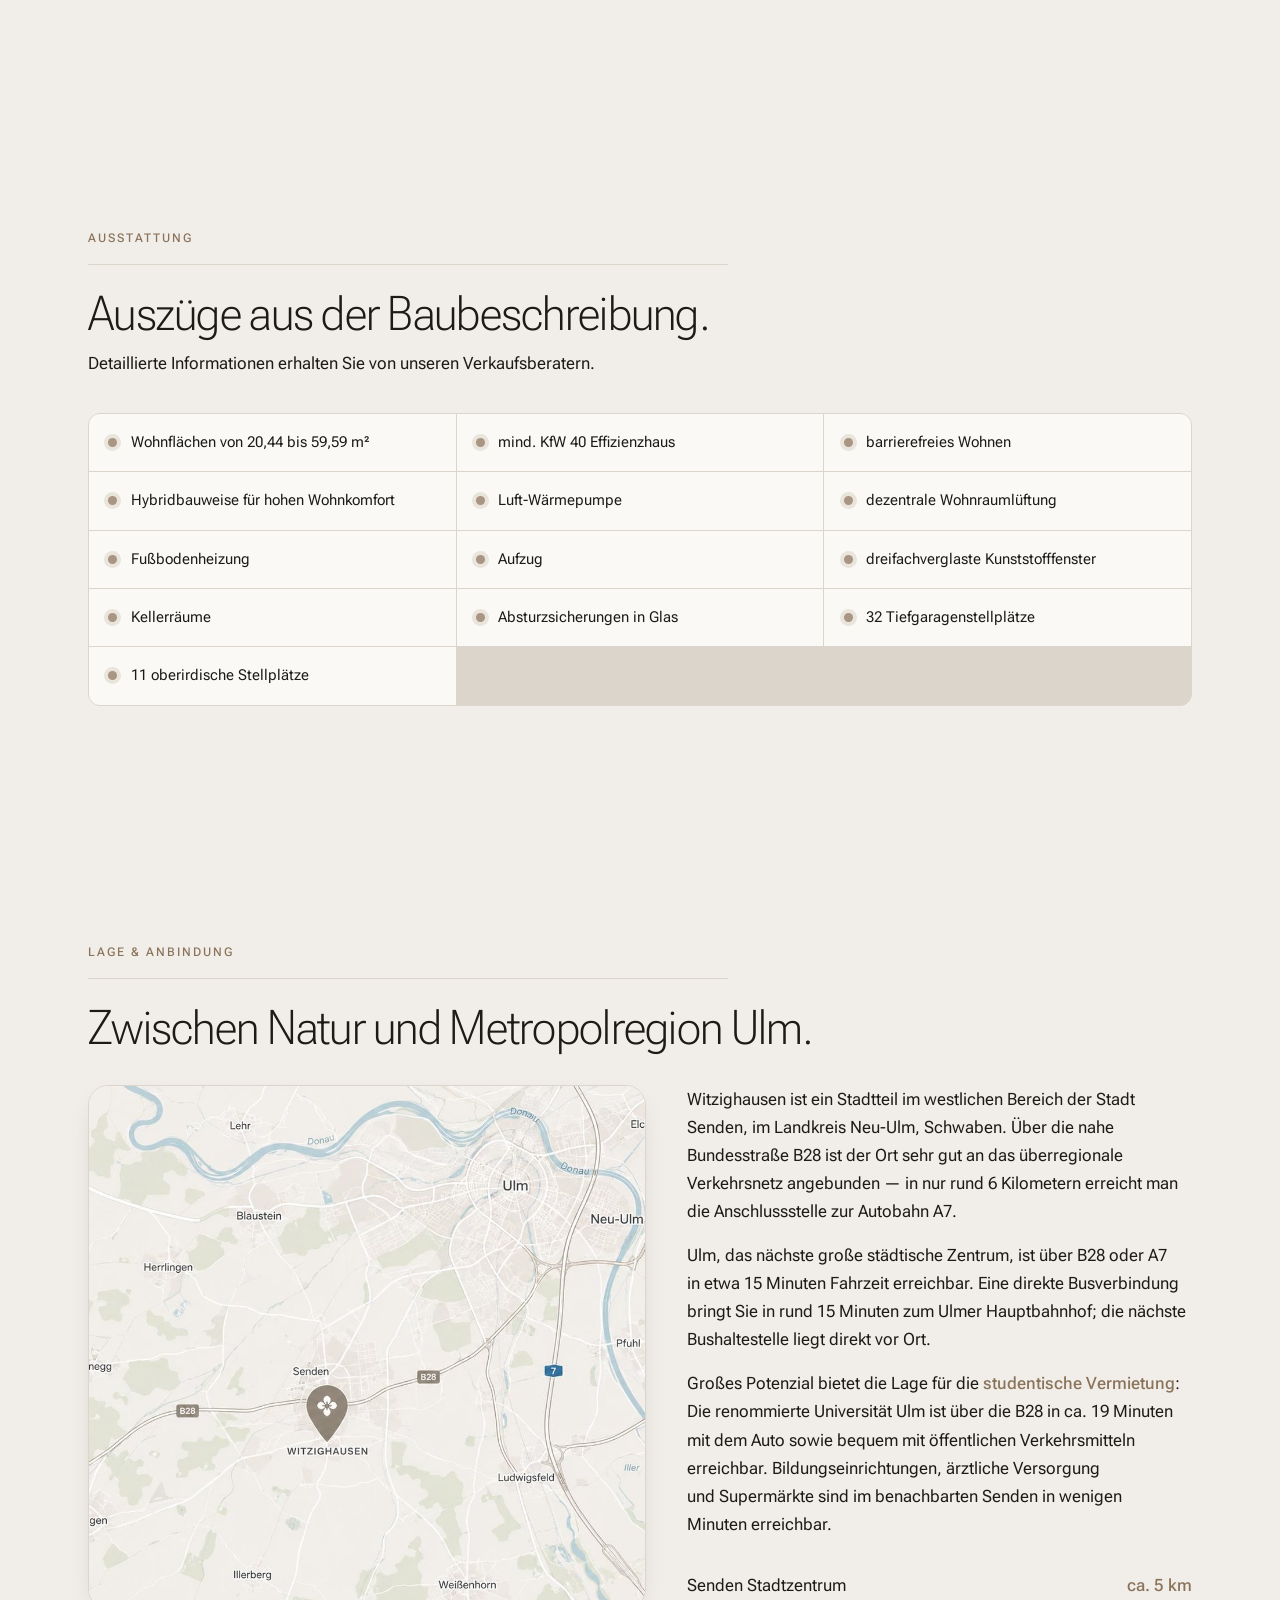
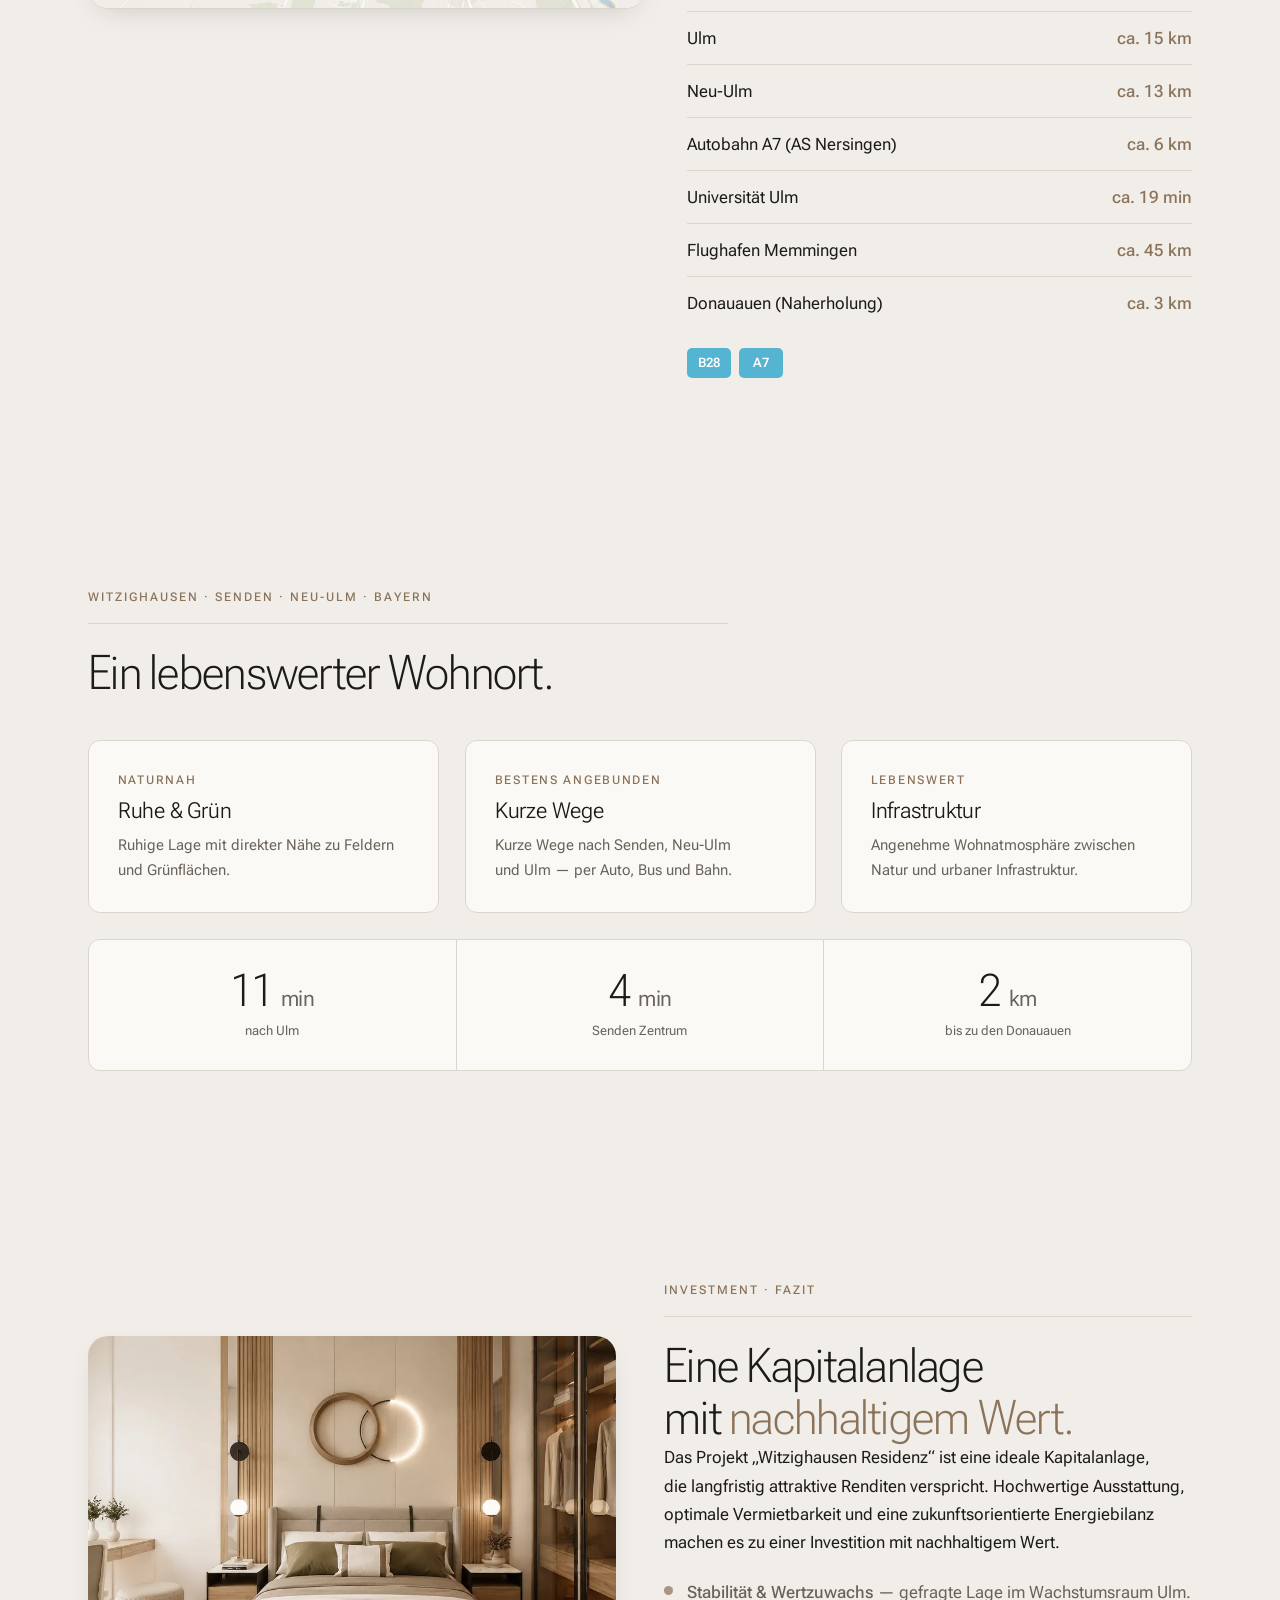
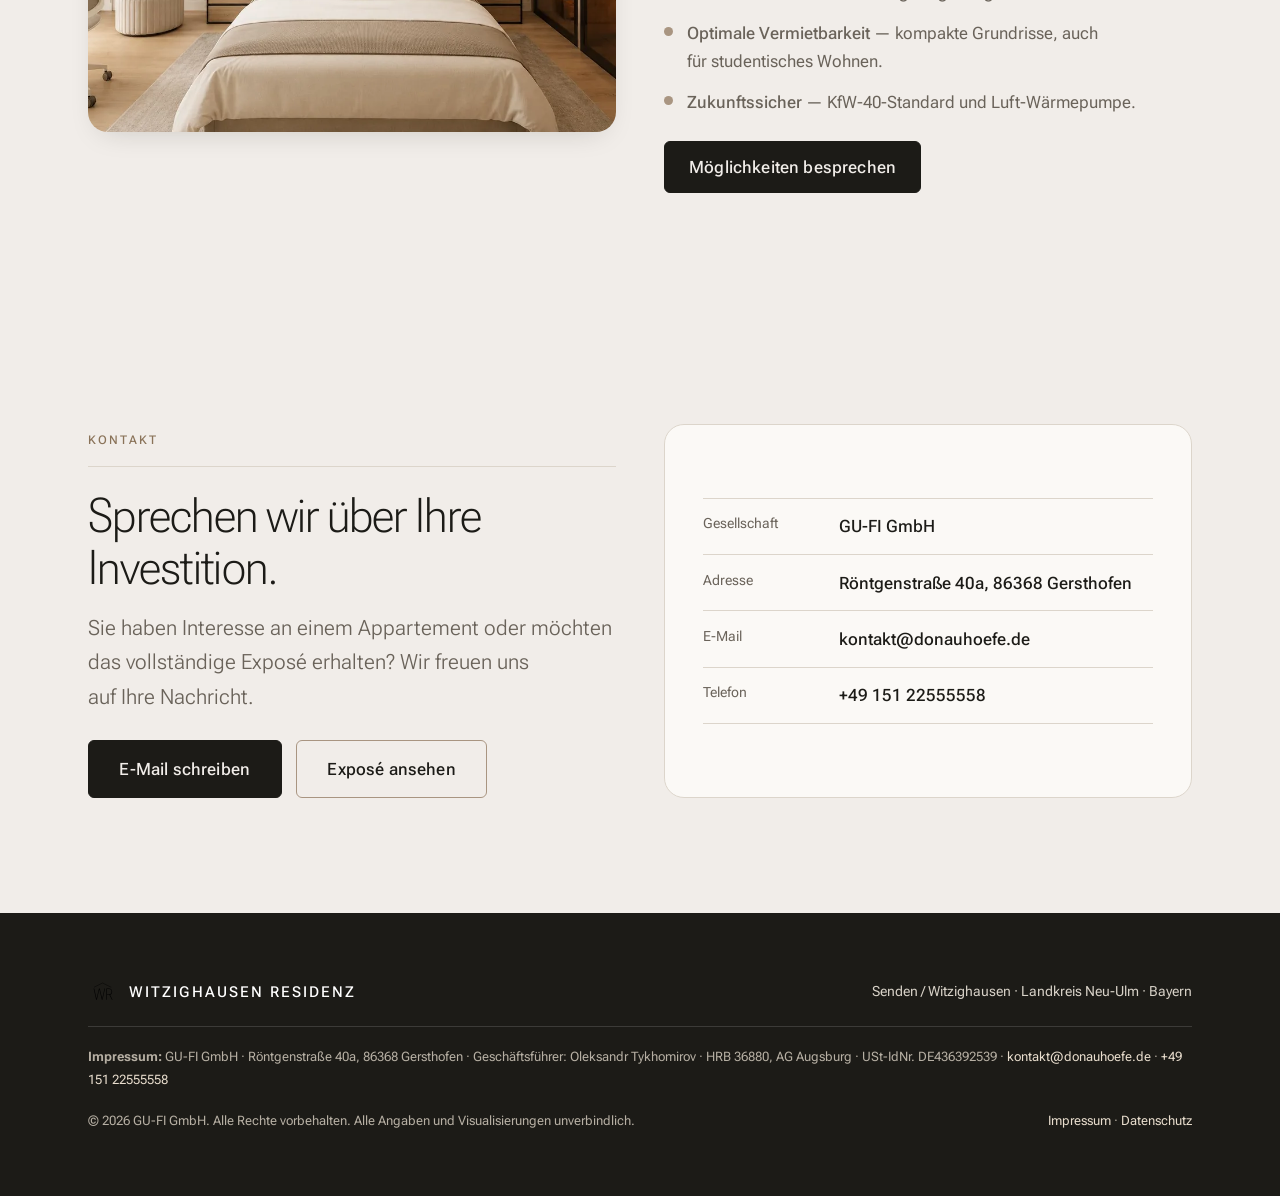
==== commit 2ef8f546: "Gewerbeeinheiten entfernt (EG nur Parken) + Typografie: keine haengenden Kurzwoerter - Alle Gewerbe-" ====
--- a/index.html
+++ b/index.html
@@ -3,8 +3,8 @@
 <head>
   <meta charset="UTF-8" />
   <meta name="viewport" content="width=device-width, initial-scale=1.0" />
-  <title>Witzighausen Residenz — 22 Appartements als Kapitalanlage in Senden bei Ulm</title>
-  <meta name="description" content="Witzighausen Residenz: Neubau-Ensemble mit 22 hochwertigen Appartements (20,44–59,59 m²) und 3 Gewerbeeinheiten in Senden/Witzighausen bei Ulm. KfW-40-Effizienzhaus, barrierefrei — ideal für Kapitalanleger." />
+  <title>Witzighausen Residenz — 22 Appartements als Kapitalanlage in Senden bei Ulm</title>
+  <meta name="description" content="Witzighausen Residenz: Neubau-Ensemble mit 22 hochwertigen Appartements (20,44–59,59 m²) in Senden/Witzighausen bei Ulm. KfW-40-Effizienzhaus, barrierefrei, Stellplätze im Gebäude — ideal für Kapitalanleger." />
   <meta name="theme-color" content="#1C1B17" />
   <meta name="referrer" content="strict-origin-when-cross-origin" />
   <link rel="canonical" href="https://witzighausen-residenz.de/" />
@@ -22,7 +22,7 @@
   <link rel="preconnect" href="https://fonts.googleapis.com" />
   <link rel="preconnect" href="https://fonts.gstatic.com" crossorigin />
   <link href="https://fonts.googleapis.com/css2?family=Roboto+Flex:opsz,wght@8..144,300;8..144,400;8..144,500;8..144,600&display=swap" rel="stylesheet" />
-  <link rel="stylesheet" href="assets/css/styles.css?v=4" />
+  <link rel="stylesheet" href="assets/css/styles.css?v=5" />
 </head>
 <body>
 
@@ -41,7 +41,6 @@
         <a href="#appartements">Appartements</a>
         <a href="#preise">Preise</a>
         <a href="#lage">Lage</a>
-        <a href="#gewerbe">Gewerbe</a>
         <a href="#investment">Investment</a>
         <a href="#kontakt">Kontakt</a>
         <a href="expose.html" class="btn">Exposé</a>
@@ -57,9 +56,9 @@
       <div class="container">
         <div class="hero__grid">
           <div class="hero__body">
-            <p class="hero__kicker eyebrow">Exposé · Neubau in Senden / Witzighausen</p>
-            <h1>22 Appartements <span class="thin">im Takt eines Klaviers.</span></h1>
-            <p class="hero__sub">Ein Neubau-Ensemble bei Ulm — hochwertig ausgestattet, KfW-40-effizient und optimal auf Kapitalanleger zugeschnitten.</p>
+            <p class="hero__kicker eyebrow">Exposé · Neubau in Senden / Witzighausen</p>
+            <h1>22 Appartements <span class="thin">im Takt eines Klaviers.</span></h1>
+            <p class="hero__sub">Ein Neubau-Ensemble bei Ulm — hochwertig ausgestattet, KfW-40-effizient und optimal auf Kapitalanleger zugeschnitten.</p>
             <div class="btn-row">
               <a href="expose.html" class="btn btn--lg">Exposé ansehen</a>
               <a href="#appartements" class="btn btn--outline btn--lg">Appartements entdecken</a>
@@ -91,11 +90,11 @@
             </picture>
           </div>
           <div class="split__body reveal">
-            <span class="eyebrow">Das Projekt</span>
+            <span class="eyebrow">Das Projekt</span>
             <hr class="rule" />
-            <h2>Wohnen mit <span class="hl">architektonischer Note.</span></h2>
-            <p>Die „Witzighausen Residenz“ ist ein einzigartiges Wohnprojekt mit 22 Einheiten in Senden, Stadtteil Witzighausen, das höchste Lebensqualität und nachhaltigen Wohnkomfort vereint. Die besondere Architektur erinnert an die eleganten Linien eines Klaviers und verleiht dem Ensemble eine harmonische, inspirierende Ausstrahlung.</p>
-            <p>Jedes Appartement trägt einen <span class="mark">musikalisch inspirierten Namen</span> — von „Largo“ für geräumiges, gemütliches Wohnen über „Oktave“ für harmonische Raumnutzung bis zu „Crescendo“. Diese Benennungen betonen die Eleganz und Individualität jeder Wohnung.</p>
+            <h2>Wohnen mit <span class="hl">architektonischer Note.</span></h2>
+            <p>Die „Witzighausen Residenz“ ist ein einzigartiges Wohnprojekt mit 22 Einheiten in Senden, Stadtteil Witzighausen, das höchste Lebensqualität und nachhaltigen Wohnkomfort vereint. Die besondere Architektur erinnert an die eleganten Linien eines Klaviers und verleiht dem Ensemble eine harmonische, inspirierende Ausstrahlung.</p>
+            <p>Jedes Appartement trägt einen <span class="mark">musikalisch inspirierten Namen</span> — von „Largo“ für geräumiges, gemütliches Wohnen über „Oktave“ für harmonische Raumnutzung bis zu „Crescendo“. Diese Benennungen betonen die Eleganz und Individualität jeder Wohnung.</p>
             <div class="btn-row"><a href="#appartements" class="btn btn--ghost">Appartements ansehen <span class="arw">→</span></a></div>
           </div>
         </div>
@@ -107,9 +106,9 @@
       <div class="container">
         <div class="kpis reveal">
           <div class="kpi"><div class="kpi__num" data-count="22">22</div><div class="kpi__label">Wohneinheiten</div></div>
-          <div class="kpi"><div class="kpi__num" data-count="3">3</div><div class="kpi__label">Gewerbeeinheiten</div></div>
+          <div class="kpi"><div class="kpi__num" data-count="6">6</div><div class="kpi__label">Grundrisse im Detail</div></div>
           <div class="kpi"><div class="kpi__num">KfW 40</div><div class="kpi__label">Effizienzhaus-Standard</div></div>
-          <div class="kpi"><div class="kpi__num" data-count="43">43</div><div class="kpi__label">Stellplätze (32 TG · 11 oberirdisch)</div></div>
+          <div class="kpi"><div class="kpi__num" data-count="43">43</div><div class="kpi__label">Stellplätze im Gebäude</div></div>
         </div>
       </div>
     </section>
@@ -121,7 +120,7 @@
           <span class="eyebrow">Appartements</span>
           <hr class="rule" />
           <h2>22 hochwertige Wohneinheiten.</h2>
-          <p class="lead">Wohnflächen von <span class="mark">20,44 bis 59,59 m²</span> — besonders gefragt bei Mietinteressenten und damit ein attraktives Renditepotenzial für Kapitalanleger. Sechs Grundrisse im Überblick:</p>
+          <p class="lead">Wohnflächen von <span class="mark">20,44 bis 59,59 m²</span> — besonders gefragt bei Mietinteressenten und damit ein attraktives Renditepotenzial für Kapitalanleger. Sechs Grundrisse im Überblick:</p>
         </div>
         <div class="appart-grid">
           <article class="appart-card reveal">
@@ -149,7 +148,7 @@
             <div class="appart-card__body"><span class="eyebrow">Appartement</span><div class="appart-card__name">Intermezzo</div><div class="appart-card__area">20,46 m²</div></div>
           </article>
         </div>
-        <div class="btn-row reveal"><a href="expose.html#grundrisse" class="btn btn--outline">Alle Grundrisse im Exposé</a></div>
+        <div class="btn-row reveal"><a href="expose.html#grundrisse" class="btn btn--outline">Alle Grundrisse im Exposé</a></div>
       </div>
     </section>
 
@@ -161,8 +160,8 @@
       <div class="container">
         <div class="band__inner reveal">
           <span class="eyebrow">Innenräume</span>
-          <h2>Hochwertig ausgestattet — bis ins Detail.</h2>
-          <p>Warme Holztöne, bodentiefe Fenster und durchdachte Grundrisse schaffen Wohnräume mit hoher Aufenthaltsqualität. Fußbodenheizung, dreifachverglaste Fenster und eine dezentrale Wohnraumlüftung sorgen für Komfort und Effizienz.</p>
+          <h2>Hochwertig ausgestattet — bis ins Detail.</h2>
+          <p>Warme Holztöne, bodentiefe Fenster und durchdachte Grundrisse schaffen Wohnräume mit hoher Aufenthaltsqualität. Fußbodenheizung, dreifachverglaste Fenster und eine dezentrale Wohnraumlüftung sorgen für Komfort und Effizienz.</p>
         </div>
       </div>
     </section>
@@ -173,7 +172,7 @@
         <div class="section-head reveal">
           <span class="eyebrow">Impressionen</span>
           <hr class="rule" />
-          <h2>Ein Blick in die Residenz.</h2>
+          <h2>Ein Blick in die Residenz.</h2>
         </div>
         <div class="gallery">
           <figure class="gtile gtile--a reveal"><picture><source srcset="assets/img/int-wohnen.webp" type="image/webp" /><img src="assets/img/int-wohnen.jpg" alt="Heller Wohn-Ess-Bereich mit Holzakzenten." loading="lazy" /></picture><figcaption class="gtile__cap">Wohnen &amp; Essen</figcaption></figure>
@@ -192,8 +191,8 @@
         <div class="section-head reveal">
           <span class="eyebrow">Preisübersicht</span>
           <hr class="rule" />
-          <h2>Alle 22 Appartements im Überblick.</h2>
-          <p class="lead">Kaufpreise auf Anfrage — sprechen Sie uns für aktuelle Verfügbarkeiten und Konditionen an.</p>
+          <h2>Alle 22 Appartements im Überblick.</h2>
+          <p class="lead">Kaufpreise auf Anfrage — sprechen Sie uns für aktuelle Verfügbarkeiten und Konditionen an.</p>
         </div>
         <div class="price-wrap reveal">
           <table class="price-table">
@@ -202,48 +201,31 @@
               <tr><th>Nr.</th><th>Residenz</th><th>Fläche</th><th>Kaufpreis</th></tr>
             </thead>
             <tbody>
-              <tr><td class="c-nr" data-label="Nr.">1</td><td class="c-name" data-label="Residenz">Crescendo</td><td class="c-area" data-label="Fläche">59,59 m²</td><td class="c-price" data-label="Kaufpreis">auf Anfrage</td></tr>
-              <tr><td class="c-nr" data-label="Nr.">2</td><td class="c-name" data-label="Residenz">Vibrato</td><td class="c-area" data-label="Fläche">33,25 m²</td><td class="c-price" data-label="Kaufpreis">auf Anfrage</td></tr>
-              <tr><td class="c-nr" data-label="Nr.">3</td><td class="c-name" data-label="Residenz">Mosaik</td><td class="c-area" data-label="Fläche">46,17 m²</td><td class="c-price" data-label="Kaufpreis">auf Anfrage</td></tr>
-              <tr><td class="c-nr" data-label="Nr.">4</td><td class="c-name" data-label="Residenz">Improvisio</td><td class="c-area" data-label="Fläche">31,15 m²</td><td class="c-price" data-label="Kaufpreis">auf Anfrage</td></tr>
-              <tr><td class="c-nr" data-label="Nr.">5</td><td class="c-name" data-label="Residenz">Allegretto</td><td class="c-area" data-label="Fläche">20,44 m²</td><td class="c-price" data-label="Kaufpreis">auf Anfrage</td></tr>
-              <tr><td class="c-nr" data-label="Nr.">6</td><td class="c-name" data-label="Residenz">Seraphina</td><td class="c-area" data-label="Fläche">53,66 m²</td><td class="c-price" data-label="Kaufpreis">auf Anfrage</td></tr>
-              <tr><td class="c-nr" data-label="Nr.">7</td><td class="c-name" data-label="Residenz">Klangraum</td><td class="c-area" data-label="Fläche">58,63 m²</td><td class="c-price" data-label="Kaufpreis">auf Anfrage</td></tr>
-              <tr><td class="c-nr" data-label="Nr.">8</td><td class="c-name" data-label="Residenz">Oktave</td><td class="c-area" data-label="Fläche">37,47 m²</td><td class="c-price" data-label="Kaufpreis">auf Anfrage</td></tr>
-              <tr><td class="c-nr" data-label="Nr.">9</td><td class="c-name" data-label="Residenz">Largo</td><td class="c-area" data-label="Fläche">31,33 m²</td><td class="c-price" data-label="Kaufpreis">auf Anfrage</td></tr>
-              <tr><td class="c-nr" data-label="Nr.">10</td><td class="c-name" data-label="Residenz">Resonanz</td><td class="c-area" data-label="Fläche">52,28 m²</td><td class="c-price" data-label="Kaufpreis">auf Anfrage</td></tr>
-              <tr><td class="c-nr" data-label="Nr.">11</td><td class="c-name" data-label="Residenz">Chorale</td><td class="c-area" data-label="Fläche">48,51 m²</td><td class="c-price" data-label="Kaufpreis">auf Anfrage</td></tr>
-              <tr><td class="c-nr" data-label="Nr.">12</td><td class="c-name" data-label="Residenz">Dolce</td><td class="c-area" data-label="Fläche">51,82 m²</td><td class="c-price" data-label="Kaufpreis">auf Anfrage</td></tr>
-              <tr><td class="c-nr" data-label="Nr.">13</td><td class="c-name" data-label="Residenz">Klangblick</td><td class="c-area" data-label="Fläche">33,25 m²</td><td class="c-price" data-label="Kaufpreis">auf Anfrage</td></tr>
-              <tr><td class="c-nr" data-label="Nr.">14</td><td class="c-name" data-label="Residenz">Refugium</td><td class="c-area" data-label="Fläche">46,15 m²</td><td class="c-price" data-label="Kaufpreis">auf Anfrage</td></tr>
-              <tr><td class="c-nr" data-label="Nr.">15</td><td class="c-name" data-label="Residenz">Intermezzo</td><td class="c-area" data-label="Fläche">20,46 m²</td><td class="c-price" data-label="Kaufpreis">auf Anfrage</td></tr>
-              <tr><td class="c-nr" data-label="Nr.">16</td><td class="c-name" data-label="Residenz">Duett</td><td class="c-area" data-label="Fläche">53,66 m²</td><td class="c-price" data-label="Kaufpreis">auf Anfrage</td></tr>
-              <tr><td class="c-nr" data-label="Nr.">17</td><td class="c-name" data-label="Residenz">Symphonie</td><td class="c-area" data-label="Fläche">53,66 m²</td><td class="c-price" data-label="Kaufpreis">auf Anfrage</td></tr>
-              <tr><td class="c-nr" data-label="Nr.">18</td><td class="c-name" data-label="Residenz">Piano Alto</td><td class="c-area" data-label="Fläche">56,40 m²</td><td class="c-price" data-label="Kaufpreis">auf Anfrage</td></tr>
-              <tr><td class="c-nr" data-label="Nr.">19</td><td class="c-name" data-label="Residenz">Legato</td><td class="c-area" data-label="Fläche">37,47 m²</td><td class="c-price" data-label="Kaufpreis">auf Anfrage</td></tr>
-              <tr><td class="c-nr" data-label="Nr.">20</td><td class="c-name" data-label="Residenz">Elysium</td><td class="c-area" data-label="Fläche">48,36 m²</td><td class="c-price" data-label="Kaufpreis">auf Anfrage</td></tr>
-              <tr><td class="c-nr" data-label="Nr.">21</td><td class="c-name" data-label="Residenz">Coda</td><td class="c-area" data-label="Fläche">52,28 m²</td><td class="c-price" data-label="Kaufpreis">auf Anfrage</td></tr>
-              <tr><td class="c-nr" data-label="Nr.">22</td><td class="c-name" data-label="Residenz">Harmonie</td><td class="c-area" data-label="Fläche">48,36 m²</td><td class="c-price" data-label="Kaufpreis">auf Anfrage</td></tr>
+              <tr><td class="c-nr" data-label="Nr.">1</td><td class="c-name" data-label="Residenz">Crescendo</td><td class="c-area" data-label="Fläche">59,59 m²</td><td class="c-price" data-label="Kaufpreis">auf Anfrage</td></tr>
+              <tr><td class="c-nr" data-label="Nr.">2</td><td class="c-name" data-label="Residenz">Vibrato</td><td class="c-area" data-label="Fläche">33,25 m²</td><td class="c-price" data-label="Kaufpreis">auf Anfrage</td></tr>
+              <tr><td class="c-nr" data-label="Nr.">3</td><td class="c-name" data-label="Residenz">Mosaik</td><td class="c-area" data-label="Fläche">46,17 m²</td><td class="c-price" data-label="Kaufpreis">auf Anfrage</td></tr>
+              <tr><td class="c-nr" data-label="Nr.">4</td><td class="c-name" data-label="Residenz">Improvisio</td><td class="c-area" data-label="Fläche">31,15 m²</td><td class="c-price" data-label="Kaufpreis">auf Anfrage</td></tr>
+              <tr><td class="c-nr" data-label="Nr.">5</td><td class="c-name" data-label="Residenz">Allegretto</td><td class="c-area" data-label="Fläche">20,44 m²</td><td class="c-price" data-label="Kaufpreis">auf Anfrage</td></tr>
+              <tr><td class="c-nr" data-label="Nr.">6</td><td class="c-name" data-label="Residenz">Seraphina</td><td class="c-area" data-label="Fläche">53,66 m²</td><td class="c-price" data-label="Kaufpreis">auf Anfrage</td></tr>
+              <tr><td class="c-nr" data-label="Nr.">7</td><td class="c-name" data-label="Residenz">Klangraum</td><td class="c-area" data-label="Fläche">58,63 m²</td><td class="c-price" data-label="Kaufpreis">auf Anfrage</td></tr>
+              <tr><td class="c-nr" data-label="Nr.">8</td><td class="c-name" data-label="Residenz">Oktave</td><td class="c-area" data-label="Fläche">37,47 m²</td><td class="c-price" data-label="Kaufpreis">auf Anfrage</td></tr>
+              <tr><td class="c-nr" data-label="Nr.">9</td><td class="c-name" data-label="Residenz">Largo</td><td class="c-area" data-label="Fläche">31,33 m²</td><td class="c-price" data-label="Kaufpreis">auf Anfrage</td></tr>
+              <tr><td class="c-nr" data-label="Nr.">10</td><td class="c-name" data-label="Residenz">Resonanz</td><td class="c-area" data-label="Fläche">52,28 m²</td><td class="c-price" data-label="Kaufpreis">auf Anfrage</td></tr>
+              <tr><td class="c-nr" data-label="Nr.">11</td><td class="c-name" data-label="Residenz">Chorale</td><td class="c-area" data-label="Fläche">48,51 m²</td><td class="c-price" data-label="Kaufpreis">auf Anfrage</td></tr>
+              <tr><td class="c-nr" data-label="Nr.">12</td><td class="c-name" data-label="Residenz">Dolce</td><td class="c-area" data-label="Fläche">51,82 m²</td><td class="c-price" data-label="Kaufpreis">auf Anfrage</td></tr>
+              <tr><td class="c-nr" data-label="Nr.">13</td><td class="c-name" data-label="Residenz">Klangblick</td><td class="c-area" data-label="Fläche">33,25 m²</td><td class="c-price" data-label="Kaufpreis">auf Anfrage</td></tr>
+              <tr><td class="c-nr" data-label="Nr.">14</td><td class="c-name" data-label="Residenz">Refugium</td><td class="c-area" data-label="Fläche">46,15 m²</td><td class="c-price" data-label="Kaufpreis">auf Anfrage</td></tr>
+              <tr><td class="c-nr" data-label="Nr.">15</td><td class="c-name" data-label="Residenz">Intermezzo</td><td class="c-area" data-label="Fläche">20,46 m²</td><td class="c-price" data-label="Kaufpreis">auf Anfrage</td></tr>
+              <tr><td class="c-nr" data-label="Nr.">16</td><td class="c-name" data-label="Residenz">Duett</td><td class="c-area" data-label="Fläche">53,66 m²</td><td class="c-price" data-label="Kaufpreis">auf Anfrage</td></tr>
+              <tr><td class="c-nr" data-label="Nr.">17</td><td class="c-name" data-label="Residenz">Symphonie</td><td class="c-area" data-label="Fläche">53,66 m²</td><td class="c-price" data-label="Kaufpreis">auf Anfrage</td></tr>
+              <tr><td class="c-nr" data-label="Nr.">18</td><td class="c-name" data-label="Residenz">Piano Alto</td><td class="c-area" data-label="Fläche">56,40 m²</td><td class="c-price" data-label="Kaufpreis">auf Anfrage</td></tr>
+              <tr><td class="c-nr" data-label="Nr.">19</td><td class="c-name" data-label="Residenz">Legato</td><td class="c-area" data-label="Fläche">37,47 m²</td><td class="c-price" data-label="Kaufpreis">auf Anfrage</td></tr>
+              <tr><td class="c-nr" data-label="Nr.">20</td><td class="c-name" data-label="Residenz">Elysium</td><td class="c-area" data-label="Fläche">48,36 m²</td><td class="c-price" data-label="Kaufpreis">auf Anfrage</td></tr>
+              <tr><td class="c-nr" data-label="Nr.">21</td><td class="c-name" data-label="Residenz">Coda</td><td class="c-area" data-label="Fläche">52,28 m²</td><td class="c-price" data-label="Kaufpreis">auf Anfrage</td></tr>
+              <tr><td class="c-nr" data-label="Nr.">22</td><td class="c-name" data-label="Residenz">Harmonie</td><td class="c-area" data-label="Fläche">48,36 m²</td><td class="c-price" data-label="Kaufpreis">auf Anfrage</td></tr>
             </tbody>
           </table>
-          <p class="price-note">Tiefgaragenstellplätze und oberirdische Stellplätze auf Anfrage verfügbar.</p>
-        </div>
-      </div>
-    </section>
-
-    <!-- ============ GEWERBEEINHEITEN ============ -->
-    <section class="section--tight" id="gewerbe">
-      <div class="container">
-        <div class="section-head reveal">
-          <span class="eyebrow">Gewerbeeinheiten · Preise auf Anfrage</span>
-          <hr class="rule" />
-          <h2>Drei Flächen für Unternehmen.</h2>
-          <p>Die Gewerbeeinheiten bieten Unternehmen einen attraktiven Standort in einem architektonisch anspruchsvollen Umfeld. Die Einheitengrößen eignen sich für unterschiedlichste Nutzungen.</p>
-        </div>
-        <div class="gewerbe reveal">
-          <div class="gewerbe__row"><span class="gewerbe__nr">01</span><span class="gewerbe__name">Aria Atrium</span><span class="gewerbe__area">89,57 m²</span></div>
-          <div class="gewerbe__row"><span class="gewerbe__nr">02</span><span class="gewerbe__name">Virtuoso</span><span class="gewerbe__area">128,21 m²</span></div>
-          <div class="gewerbe__row"><span class="gewerbe__nr">03</span><span class="gewerbe__name">Maestro</span><span class="gewerbe__area">203,96 m²</span></div>
+          <p class="price-note">Tiefgaragenstellplätze und oberirdische Stellplätze auf Anfrage verfügbar.</p>
         </div>
       </div>
     </section>
@@ -254,21 +236,21 @@
         <div class="section-head reveal">
           <span class="eyebrow">Ausstattung</span>
           <hr class="rule" />
-          <h2>Auszüge aus der Baubeschreibung.</h2>
-          <p>Detaillierte Informationen erhalten Sie von unseren Verkaufsberatern.</p>
+          <h2>Auszüge aus der Baubeschreibung.</h2>
+          <p>Detaillierte Informationen erhalten Sie von unseren Verkaufsberatern.</p>
         </div>
         <ul class="spec-list reveal">
-          <li><span class="dot"></span>Wohnflächen von 20,44 bis 59,59 m²</li>
+          <li><span class="dot"></span>Wohnflächen von 20,44 bis 59,59 m²</li>
           <li><span class="dot"></span>mind. KfW 40 Effizienzhaus</li>
           <li><span class="dot"></span>barrierefreies Wohnen</li>
-          <li><span class="dot"></span>Hybridbauweise für hohen Wohnkomfort</li>
+          <li><span class="dot"></span>Hybridbauweise für hohen Wohnkomfort</li>
           <li><span class="dot"></span>Luft-Wärmepumpe</li>
           <li><span class="dot"></span>dezentrale Wohnraumlüftung</li>
           <li><span class="dot"></span>Fußbodenheizung</li>
           <li><span class="dot"></span>Aufzug</li>
           <li><span class="dot"></span>dreifachverglaste Kunststofffenster</li>
           <li><span class="dot"></span>Kellerräume</li>
-          <li><span class="dot"></span>Absturzsicherungen in Glas</li>
+          <li><span class="dot"></span>Absturzsicherungen in Glas</li>
           <li><span class="dot"></span>32 Tiefgaragenstellplätze</li>
           <li><span class="dot"></span>11 oberirdische Stellplätze</li>
         </ul>
@@ -281,7 +263,7 @@
         <div class="section-head reveal">
           <span class="eyebrow">Lage &amp; Anbindung</span>
           <hr class="rule" />
-          <h2>Zwischen Natur und Metropolregion Ulm.</h2>
+          <h2>Zwischen Natur und Metropolregion Ulm.</h2>
         </div>
         <div class="lage__grid" style="margin-top:clamp(1.4rem,3vw,2rem)">
           <div class="lage__sticky">
@@ -290,14 +272,14 @@
             </div>
           </div>
           <div class="reveal d1">
-            <p>Witzighausen ist ein Stadtteil im westlichen Bereich der Stadt Senden, im Landkreis Neu-Ulm, Schwaben. Über die nahe Bundesstraße B28 ist der Ort sehr gut an das überregionale Verkehrsnetz angebunden — in nur rund 6 Kilometern erreicht man die Anschlussstelle zur Autobahn A7.</p>
-            <p style="margin-top:1rem">Ulm, das nächste große städtische Zentrum, ist über B28 oder A7 in etwa 15 Minuten Fahrzeit erreichbar. Eine direkte Busverbindung bringt Sie in rund 15 Minuten zum Ulmer Hauptbahnhof; die nächste Bushaltestelle liegt direkt vor Ort.</p>
-            <p style="margin-top:1rem">Großes Potenzial bietet die Lage für die <span class="mark">studentische Vermietung</span>: Die renommierte Universität Ulm ist über die B28 in ca. 19 Minuten mit dem Auto sowie bequem mit öffentlichen Verkehrsmitteln erreichbar. Bildungseinrichtungen, ärztliche Versorgung und Supermärkte sind im benachbarten Senden in wenigen Minuten erreichbar.</p>
+            <p>Witzighausen ist ein Stadtteil im westlichen Bereich der Stadt Senden, im Landkreis Neu-Ulm, Schwaben. Über die nahe Bundesstraße B28 ist der Ort sehr gut an das überregionale Verkehrsnetz angebunden — in nur rund 6 Kilometern erreicht man die Anschlussstelle zur Autobahn A7.</p>
+            <p style="margin-top:1rem">Ulm, das nächste große städtische Zentrum, ist über B28 oder A7 in etwa 15 Minuten Fahrzeit erreichbar. Eine direkte Busverbindung bringt Sie in rund 15 Minuten zum Ulmer Hauptbahnhof; die nächste Bushaltestelle liegt direkt vor Ort.</p>
+            <p style="margin-top:1rem">Großes Potenzial bietet die Lage für die <span class="mark">studentische Vermietung</span>: Die renommierte Universität Ulm ist über die B28 in ca. 19 Minuten mit dem Auto sowie bequem mit öffentlichen Verkehrsmitteln erreichbar. Bildungseinrichtungen, ärztliche Versorgung und Supermärkte sind im benachbarten Senden in wenigen Minuten erreichbar.</p>
             <ul class="dist-list">
               <li><span class="place">Senden Stadtzentrum</span><span class="km">ca. 5 km</span></li>
               <li><span class="place">Ulm</span><span class="km">ca. 15 km</span></li>
               <li><span class="place">Neu-Ulm</span><span class="km">ca. 13 km</span></li>
-              <li><span class="place">Autobahn A7 (AS Nersingen)</span><span class="km">ca. 6 km</span></li>
+              <li><span class="place">Autobahn A7 (AS Nersingen)</span><span class="km">ca. 6 km</span></li>
               <li><span class="place">Universität Ulm</span><span class="km">ca. 19 min</span></li>
               <li><span class="place">Flughafen Memmingen</span><span class="km">ca. 45 km</span></li>
               <li><span class="place">Donauauen (Naherholung)</span><span class="km">ca. 3 km</span></li>
@@ -317,17 +299,17 @@
         <div class="section-head reveal">
           <span class="eyebrow">Witzighausen · Senden · Neu-Ulm · Bayern</span>
           <hr class="rule" />
-          <h2>Ein lebenswerter Wohnort.</h2>
+          <h2>Ein lebenswerter Wohnort.</h2>
         </div>
         <div class="features">
-          <div class="feature reveal"><div class="feature__label">Naturnah</div><h3>Ruhe &amp; Grün</h3><p>Ruhige Lage mit direkter Nähe zu Feldern und Grünflächen.</p></div>
-          <div class="feature reveal d1"><div class="feature__label">Bestens angebunden</div><h3>Kurze Wege</h3><p>Kurze Wege nach Senden, Neu-Ulm und Ulm — per Auto, Bus und Bahn.</p></div>
-          <div class="feature reveal d2"><div class="feature__label">Lebenswert</div><h3>Infrastruktur</h3><p>Angenehme Wohnatmosphäre zwischen Natur und urbaner Infrastruktur.</p></div>
+          <div class="feature reveal"><div class="feature__label">Naturnah</div><h3>Ruhe &amp; Grün</h3><p>Ruhige Lage mit direkter Nähe zu Feldern und Grünflächen.</p></div>
+          <div class="feature reveal d1"><div class="feature__label">Bestens angebunden</div><h3>Kurze Wege</h3><p>Kurze Wege nach Senden, Neu-Ulm und Ulm — per Auto, Bus und Bahn.</p></div>
+          <div class="feature reveal d2"><div class="feature__label">Lebenswert</div><h3>Infrastruktur</h3><p>Angenehme Wohnatmosphäre zwischen Natur und urbaner Infrastruktur.</p></div>
         </div>
         <div class="stats reveal">
-          <div class="stat"><div class="stat__num"><span data-count="15">15</span> <small>min</small></div><div class="stat__label">nach Ulm</div></div>
+          <div class="stat"><div class="stat__num"><span data-count="15">15</span> <small>min</small></div><div class="stat__label">nach Ulm</div></div>
           <div class="stat"><div class="stat__num"><span data-count="5">5</span> <small>min</small></div><div class="stat__label">Senden Zentrum</div></div>
-          <div class="stat"><div class="stat__num"><span data-count="3">3</span> <small>km</small></div><div class="stat__label">bis zu den Donauauen</div></div>
+          <div class="stat"><div class="stat__num"><span data-count="3">3</span> <small>km</small></div><div class="stat__label">bis zu den Donauauen</div></div>
         </div>
       </div>
     </section>
@@ -342,12 +324,12 @@
           <div class="invest__body reveal d1">
             <span class="eyebrow">Investment · Fazit</span>
             <hr class="rule" />
-            <h2>Eine Kapitalanlage mit <span class="hl">nachhaltigem Wert.</span></h2>
-            <p>Das Projekt „Witzighausen Residenz“ ist eine ideale Kapitalanlage, die langfristig attraktive Renditen verspricht. Hochwertige Ausstattung, optimale Vermietbarkeit und eine zukunftsorientierte Energiebilanz machen es zu einer Investition mit nachhaltigem Wert.</p>
+            <h2>Eine Kapitalanlage mit <span class="hl">nachhaltigem Wert.</span></h2>
+            <p>Das Projekt „Witzighausen Residenz“ ist eine ideale Kapitalanlage, die langfristig attraktive Renditen verspricht. Hochwertige Ausstattung, optimale Vermietbarkeit und eine zukunftsorientierte Energiebilanz machen es zu einer Investition mit nachhaltigem Wert.</p>
             <div class="pillars">
-              <div class="pillar"><span class="dot"></span><span><b>Stabilität &amp; Wertzuwachs</b> — gefragte Lage im Wachstumsraum Ulm.</span></div>
-              <div class="pillar"><span class="dot"></span><span><b>Optimale Vermietbarkeit</b> — kompakte Grundrisse, auch für studentisches Wohnen.</span></div>
-              <div class="pillar"><span class="dot"></span><span><b>Zukunftssicher</b> — KfW-40-Standard und Luft-Wärmepumpe.</span></div>
+              <div class="pillar"><span class="dot"></span><span><b>Stabilität &amp; Wertzuwachs</b> — gefragte Lage im Wachstumsraum Ulm.</span></div>
+              <div class="pillar"><span class="dot"></span><span><b>Optimale Vermietbarkeit</b> — kompakte Grundrisse, auch für studentisches Wohnen.</span></div>
+              <div class="pillar"><span class="dot"></span><span><b>Zukunftssicher</b> — KfW-40-Standard und Luft-Wärmepumpe.</span></div>
             </div>
             <div class="btn-row"><a href="#kontakt" class="btn">Möglichkeiten besprechen</a></div>
           </div>
@@ -361,8 +343,8 @@
         <div class="contact__left reveal">
           <span class="eyebrow">Kontakt</span>
           <hr class="rule" />
-          <h2>Sprechen wir über Ihre Investition.</h2>
-          <p class="lead" style="margin-top:1.1rem">Sie haben Interesse an einem Appartement oder möchten das vollständige Exposé erhalten? Wir freuen uns auf Ihre Nachricht.</p>
+          <h2>Sprechen wir über Ihre Investition.</h2>
+          <p class="lead" style="margin-top:1.1rem">Sie haben Interesse an einem Appartement oder möchten das vollständige Exposé erhalten? Wir freuen uns auf Ihre Nachricht.</p>
           <div class="btn-row">
             <a href="mailto:kontakt@donauhoefe.de?subject=Anfrage%20Witzighausen%20Residenz" class="btn btn--lg">E-Mail schreiben</a>
             <a href="expose.html" class="btn btn--outline btn--lg">Exposé ansehen</a>
@@ -370,7 +352,7 @@
         </div>
         <div class="contact__card reveal d1">
           <ul class="contact__list">
-            <li><span class="k">Gesellschaft</span><span class="v">GU-FI GmbH</span></li>
+            <li><span class="k">Gesellschaft</span><span class="v">GU-FI GmbH</span></li>
             <li><span class="k">Adresse</span><span class="v">Röntgenstraße 40a, 86368 Gersthofen</span></li>
             <li><span class="k">E-Mail</span><a class="v" href="mailto:kontakt@donauhoefe.de">kontakt@donauhoefe.de</a></li>
             <li><span class="k">Telefon</span><a class="v" href="tel:+4915122555558">+49 151 22555558</a></li>
@@ -391,14 +373,14 @@
         <span>Senden / Witzighausen · Landkreis Neu-Ulm · Bayern</span>
       </div>
       <p class="footer__impressum">
-        <b>Impressum:</b> GU-FI GmbH · Röntgenstraße 40a, 86368 Gersthofen ·
-        Geschäftsführer: Oleksandr Tykhomirov · HRB 36880, AG Augsburg ·
+        <b>Impressum:</b> GU-FI GmbH · Röntgenstraße 40a, 86368 Gersthofen ·
+        Geschäftsführer: Oleksandr Tykhomirov · HRB 36880, AG Augsburg ·
         USt-IdNr. DE436392539 ·
         <a href="mailto:kontakt@donauhoefe.de">kontakt@donauhoefe.de</a> ·
         <a href="tel:+4915122555558">+49 151 22555558</a>
       </p>
       <div class="footer__bottom">
-        <span>© <span id="year">2026</span> GU-FI GmbH. Alle Rechte vorbehalten. Alle Angaben und Visualisierungen unverbindlich.</span>
+        <span>© <span id="year">2026</span> GU-FI GmbH. Alle Rechte vorbehalten. Alle Angaben und Visualisierungen unverbindlich.</span>
         <span><a href="impressum.html">Impressum</a> · <a href="datenschutz.html">Datenschutz</a></span>
       </div>
     </div>
@@ -422,7 +404,7 @@
         "@type": "ApartmentComplex",
         "name": "Witzighausen Residenz",
         "url": "https://witzighausen-residenz.de/",
-        "description": "Neubau-Ensemble mit 22 Appartements (20,44–59,59 m²) und 3 Gewerbeeinheiten in Senden/Witzighausen bei Ulm. KfW-40-Effizienzhaus, barrierefrei — ideal für Kapitalanleger.",
+        "description": "Neubau-Ensemble mit 22 Appartements (20,44–59,59 m²) in Senden/Witzighausen bei Ulm. KfW-40-Effizienzhaus, barrierefrei, Stellplätze im Gebäude — ideal für Kapitalanleger.",
         "numberOfAccommodationUnits": 22,
         "image": "https://witzighausen-residenz.de/assets/img/hero.jpg",
         "provider": { "@id": "https://witzighausen-residenz.de/#gufi" },
@@ -431,6 +413,6 @@
     ]
   }
   </script>
-  <script src="assets/js/app.js?v=4"></script>
+  <script src="assets/js/app.js?v=5"></script>
 </body>
 </html>
--- a/assets/css/styles.css
+++ b/assets/css/styles.css
@@ -60,6 +60,7 @@
 .section--tight{padding-block:clamp(48px,7vw,88px)}
 
 /* ---------- Typography ---------- */
+h1,h2,h3,p,li,.lead{text-wrap:pretty}
 h1,h2,h3{font-weight:300;line-height:1.08;letter-spacing:-.015em}
 h1{font-size:clamp(2.6rem,6vw,5rem)}
 h2{font-size:clamp(1.9rem,4vw,3rem)}
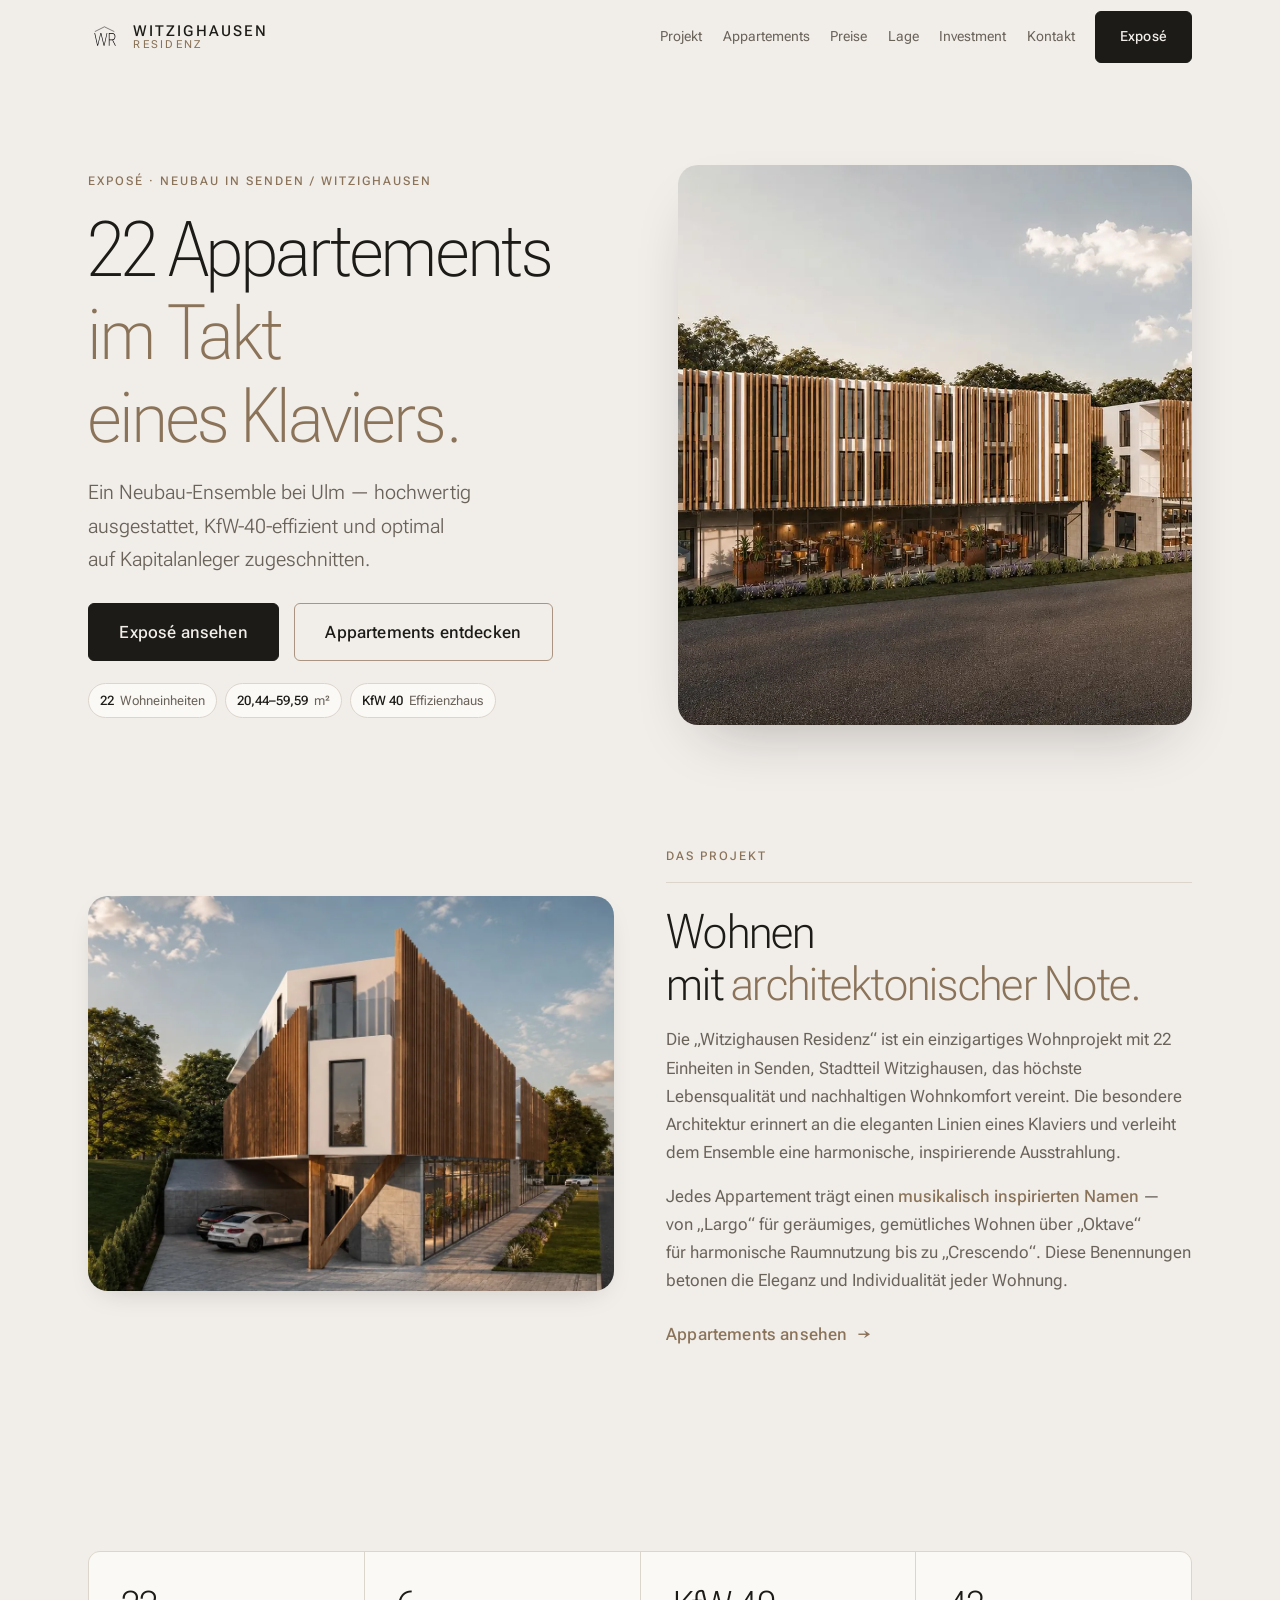
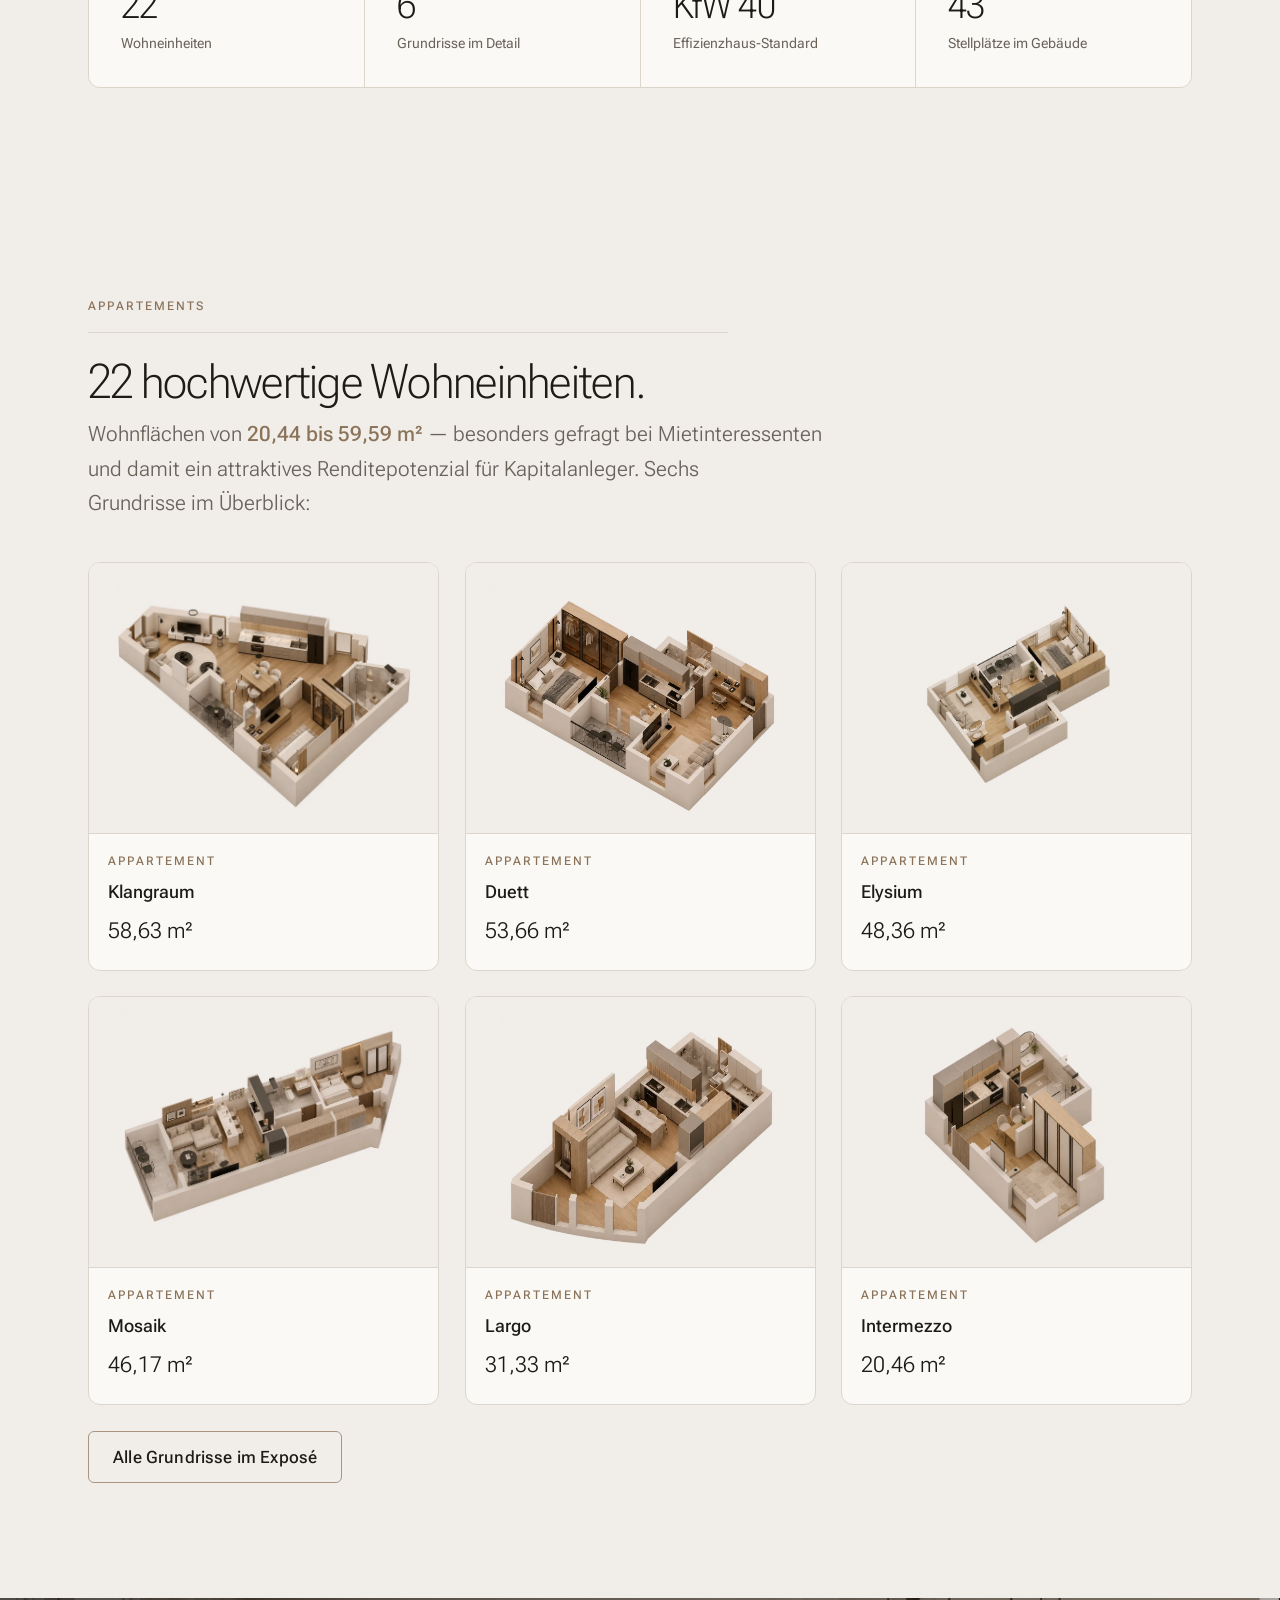
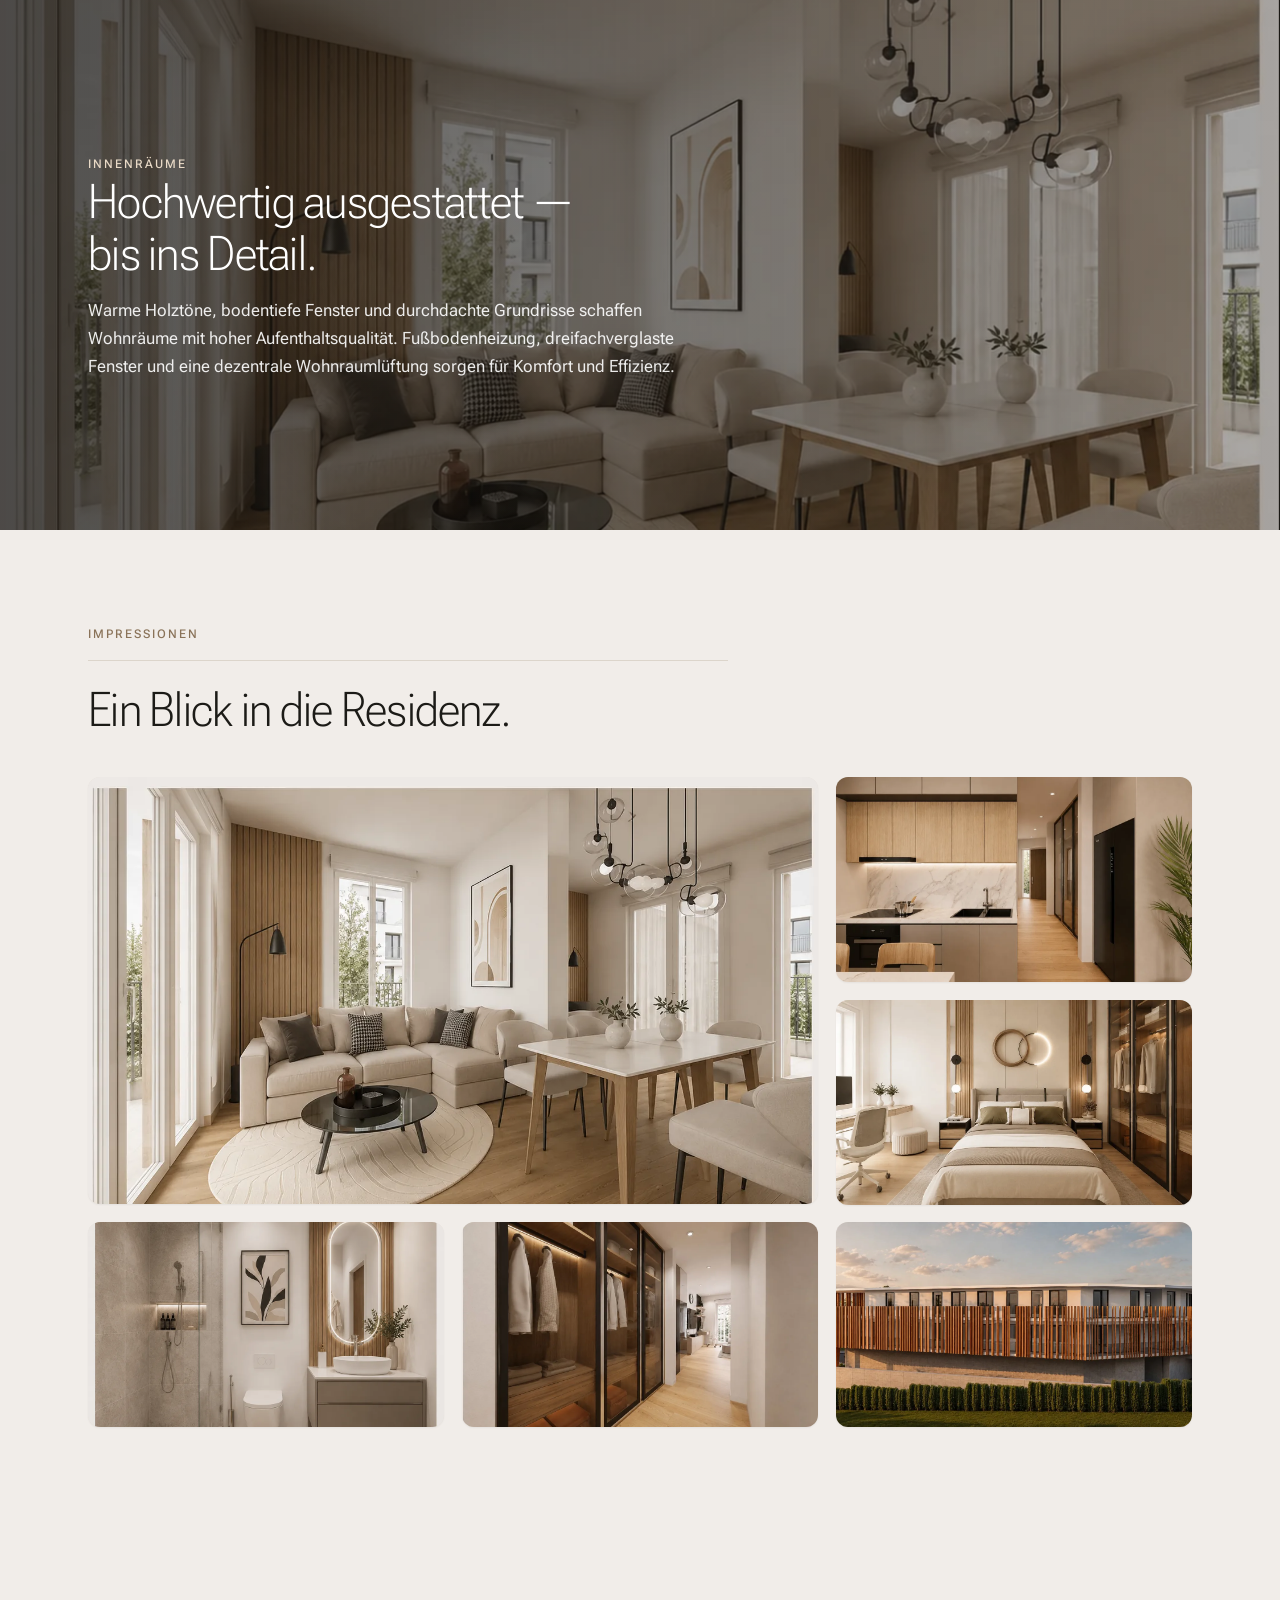
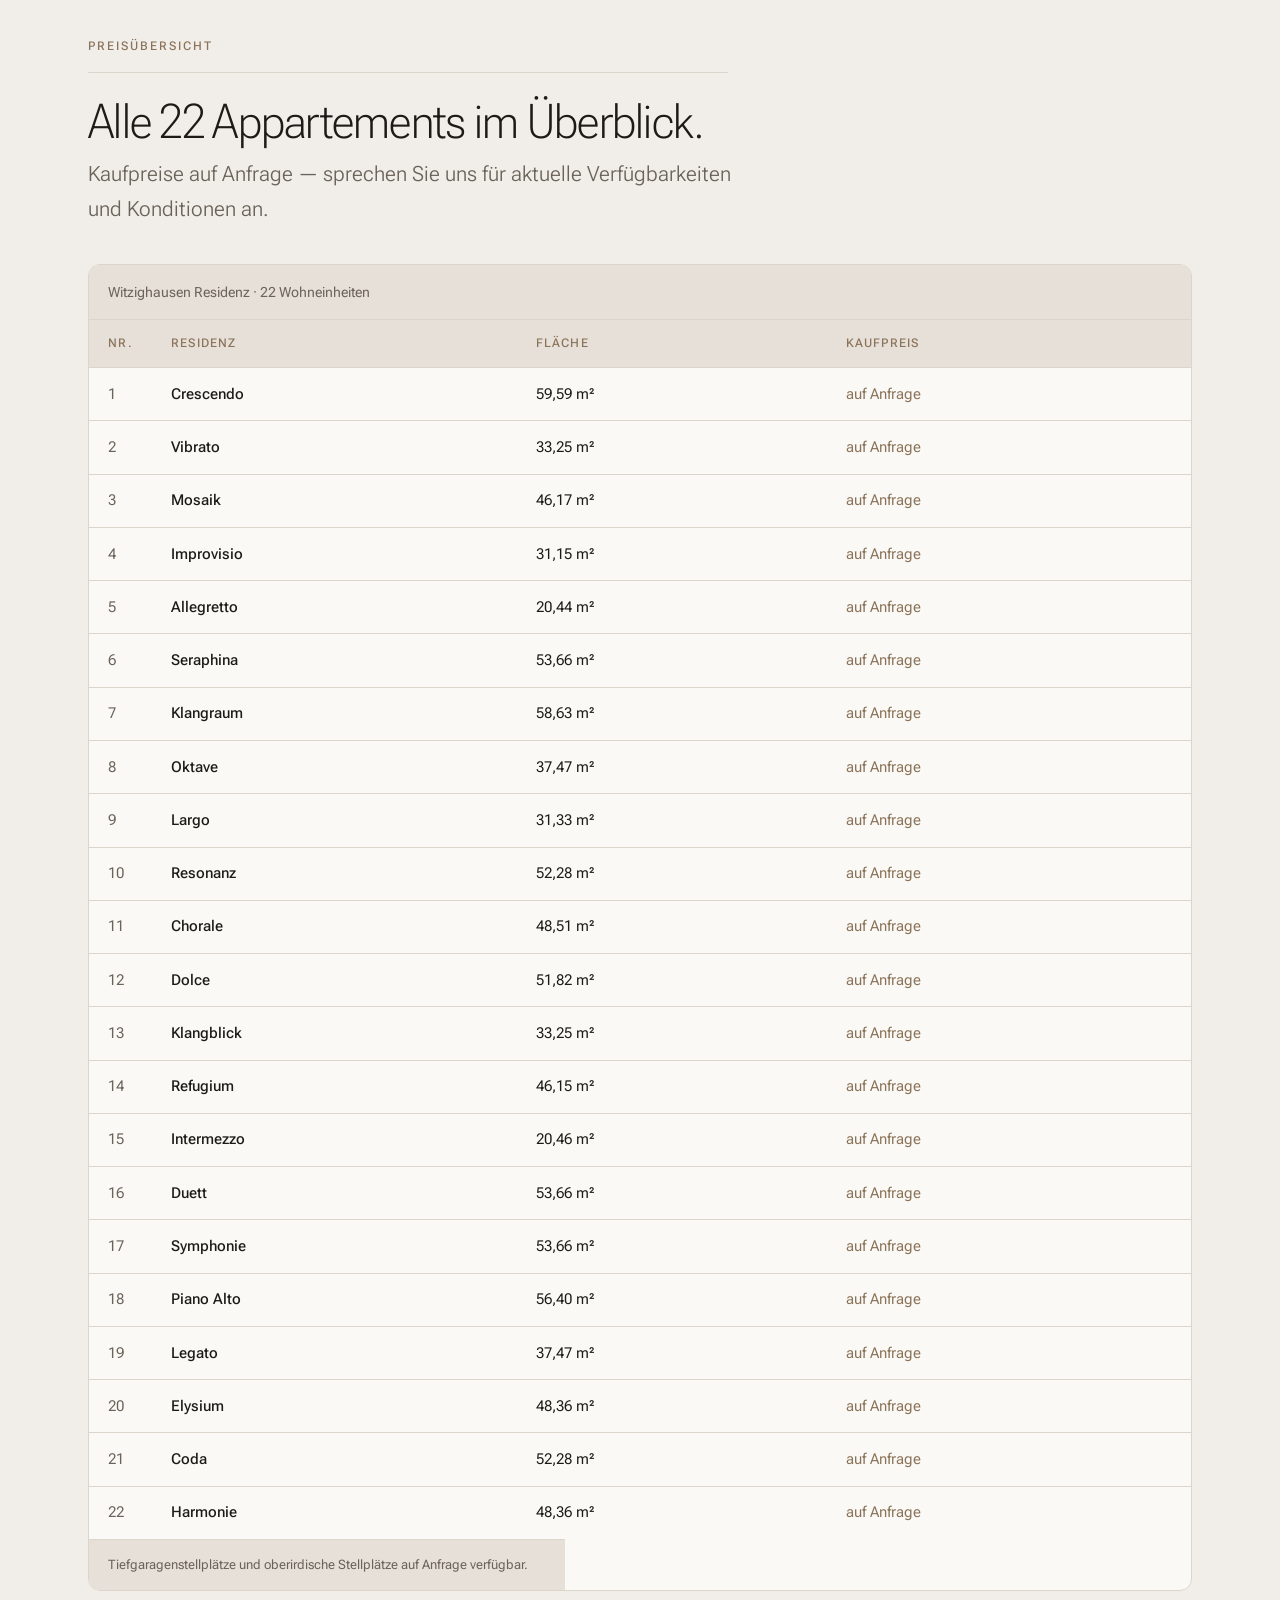
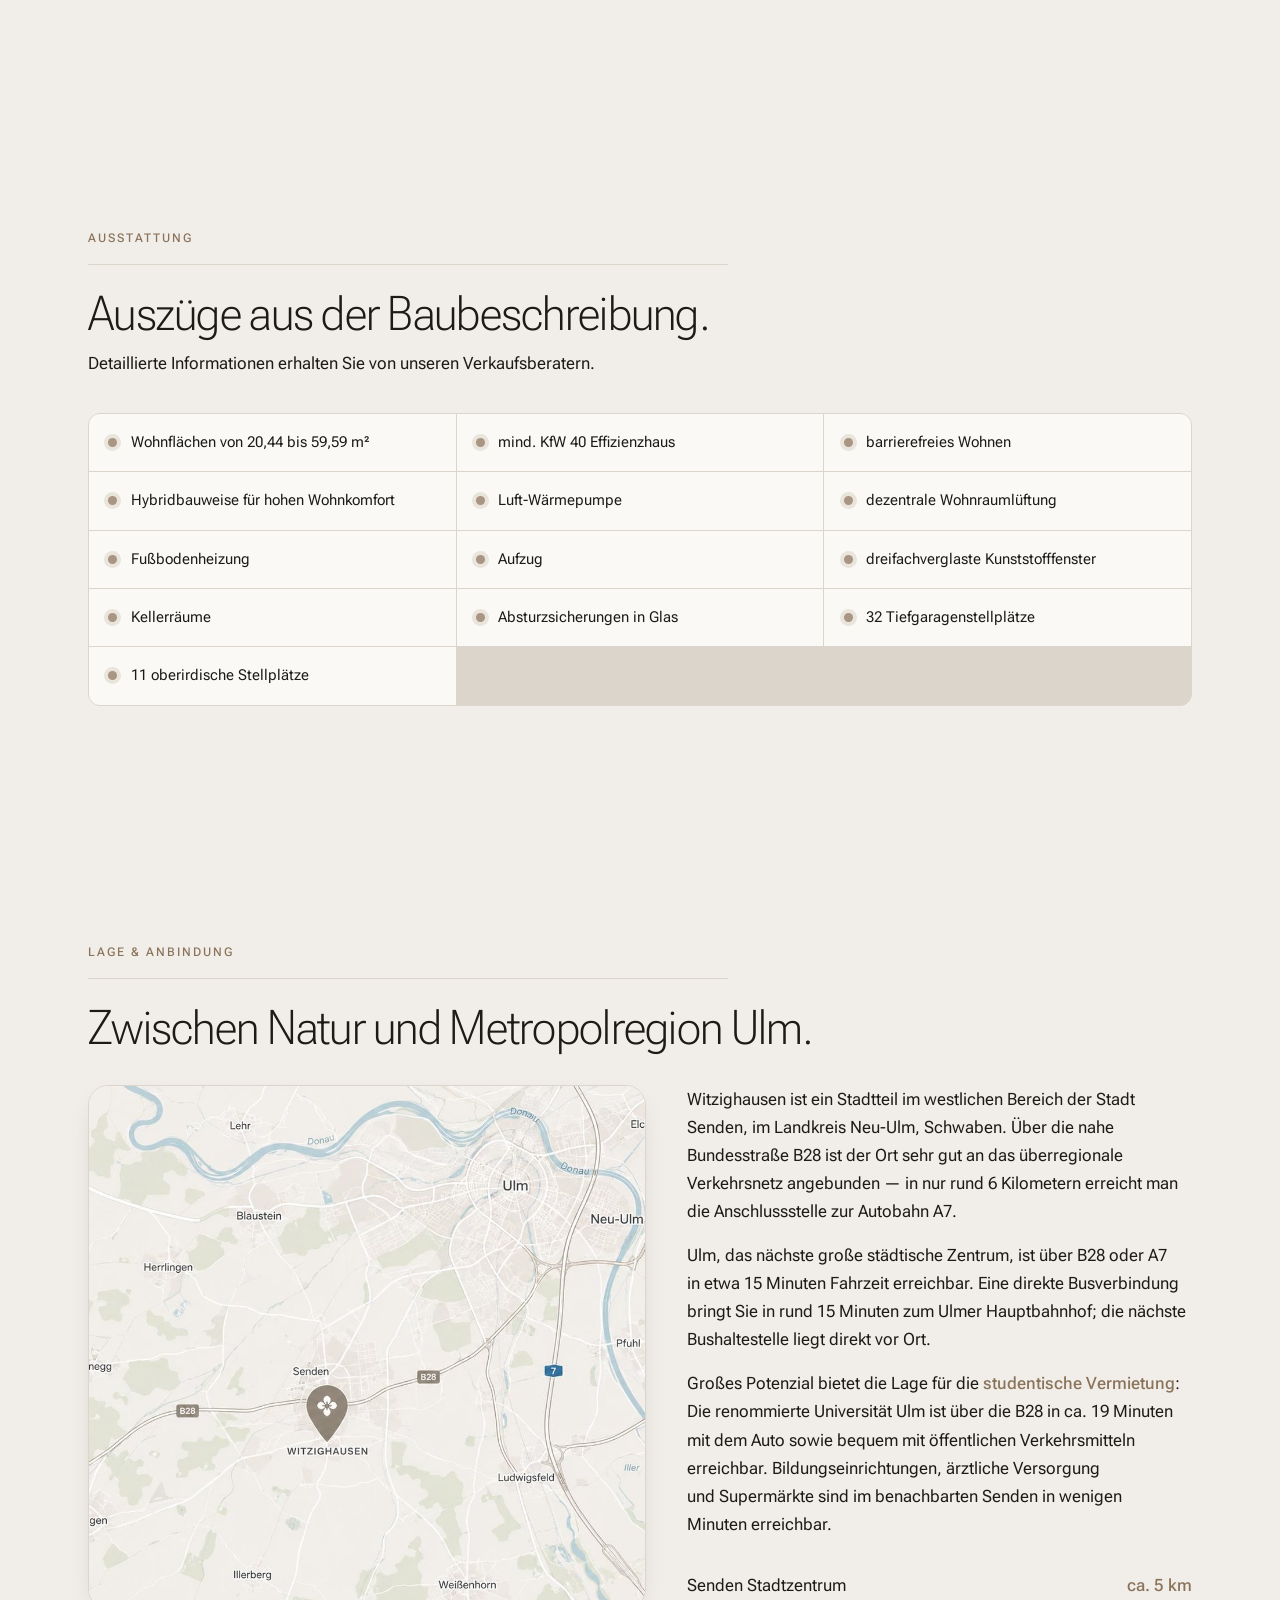
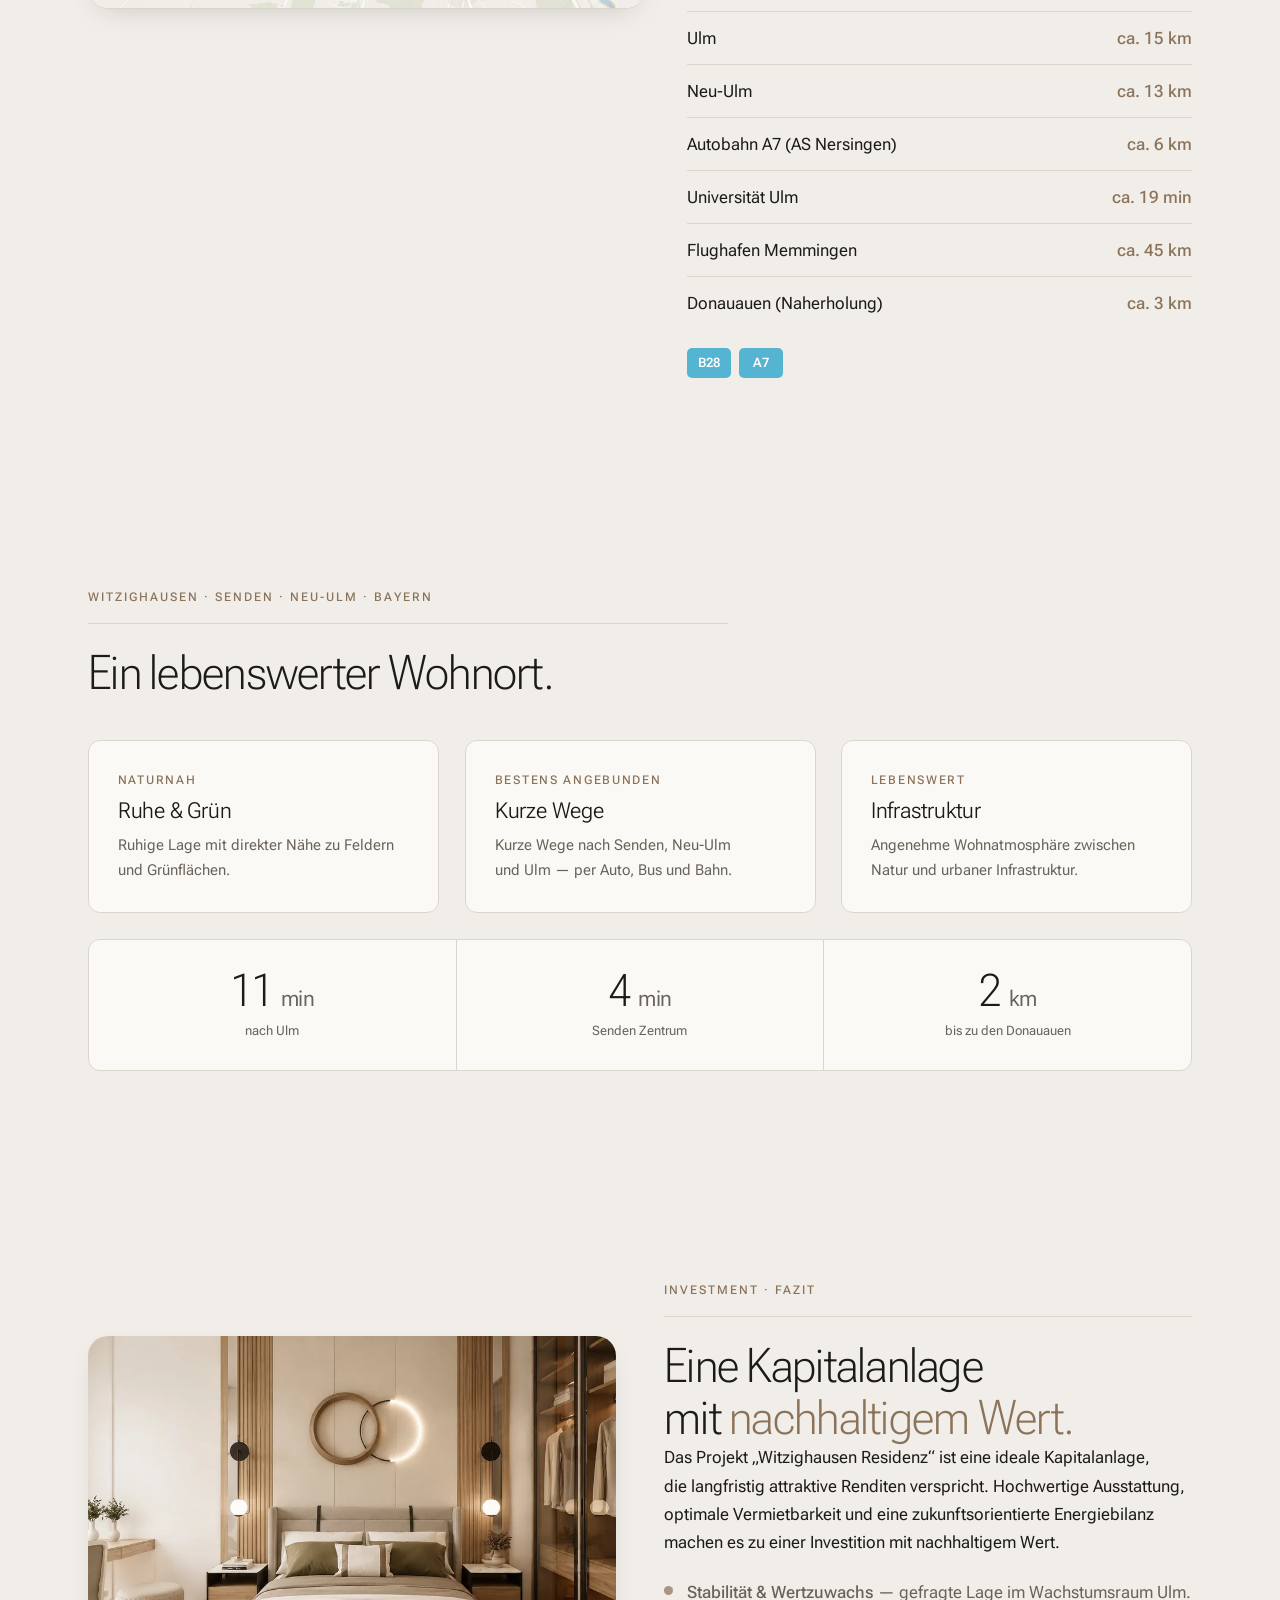
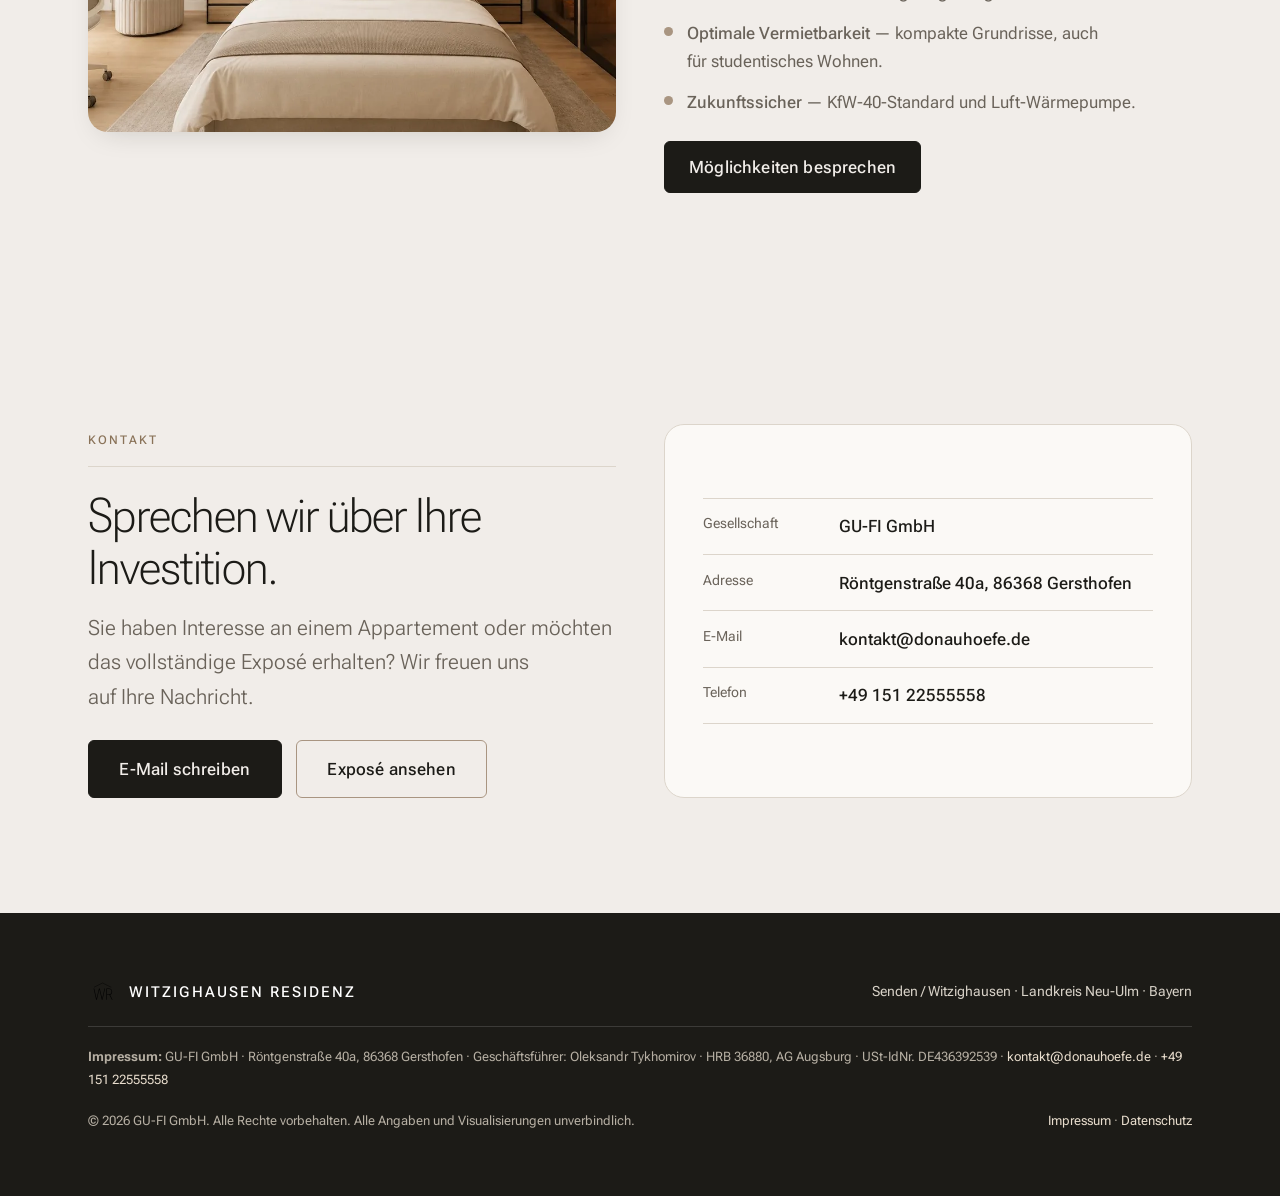
==== commit 8395bfef: "Band 'Innenräume': voller Bild-Deckungsgrad (kein weißer Rand rechts) + Parallax - .band__media pict" ====
--- a/index.html
+++ b/index.html
@@ -22,7 +22,7 @@
   <link rel="preconnect" href="https://fonts.googleapis.com" />
   <link rel="preconnect" href="https://fonts.gstatic.com" crossorigin />
   <link href="https://fonts.googleapis.com/css2?family=Roboto+Flex:opsz,wght@8..144,300;8..144,400;8..144,500;8..144,600&display=swap" rel="stylesheet" />
-  <link rel="stylesheet" href="assets/css/styles.css?v=5" />
+  <link rel="stylesheet" href="assets/css/styles.css?v=6" />
 </head>
 <body>
 
@@ -413,6 +413,6 @@
     ]
   }
   </script>
-  <script src="assets/js/app.js?v=5"></script>
+  <script src="assets/js/app.js?v=6"></script>
 </body>
 </html>
--- a/assets/css/styles.css
+++ b/assets/css/styles.css
@@ -258,8 +258,9 @@
 
 /* ---------- Band (full-width photo) ---------- */
 .band{position:relative;color:#fff;overflow:hidden;background:var(--ink)}
-.band__media{position:absolute;inset:0}
-.band__media picture{display:block;width:100%;height:100%}
+.band__media{position:absolute;inset:0;overflow:hidden}
+/* Bild höher als der Block -> Parallax-Verschiebung beim Scrollen (kein Rand rechts durch -1px Überstand) */
+.band__media picture{display:block;position:absolute;top:-16%;left:-1px;right:-1px;height:132%;will-change:transform}
 .band__media img{width:100%;height:100%;object-fit:cover;display:block}
 .band::after{content:"";position:absolute;inset:0;background:linear-gradient(90deg,rgba(20,18,15,.74),rgba(20,18,15,.32))}
 .band .container{position:relative;z-index:1;padding-block:clamp(72px,12vw,150px)}
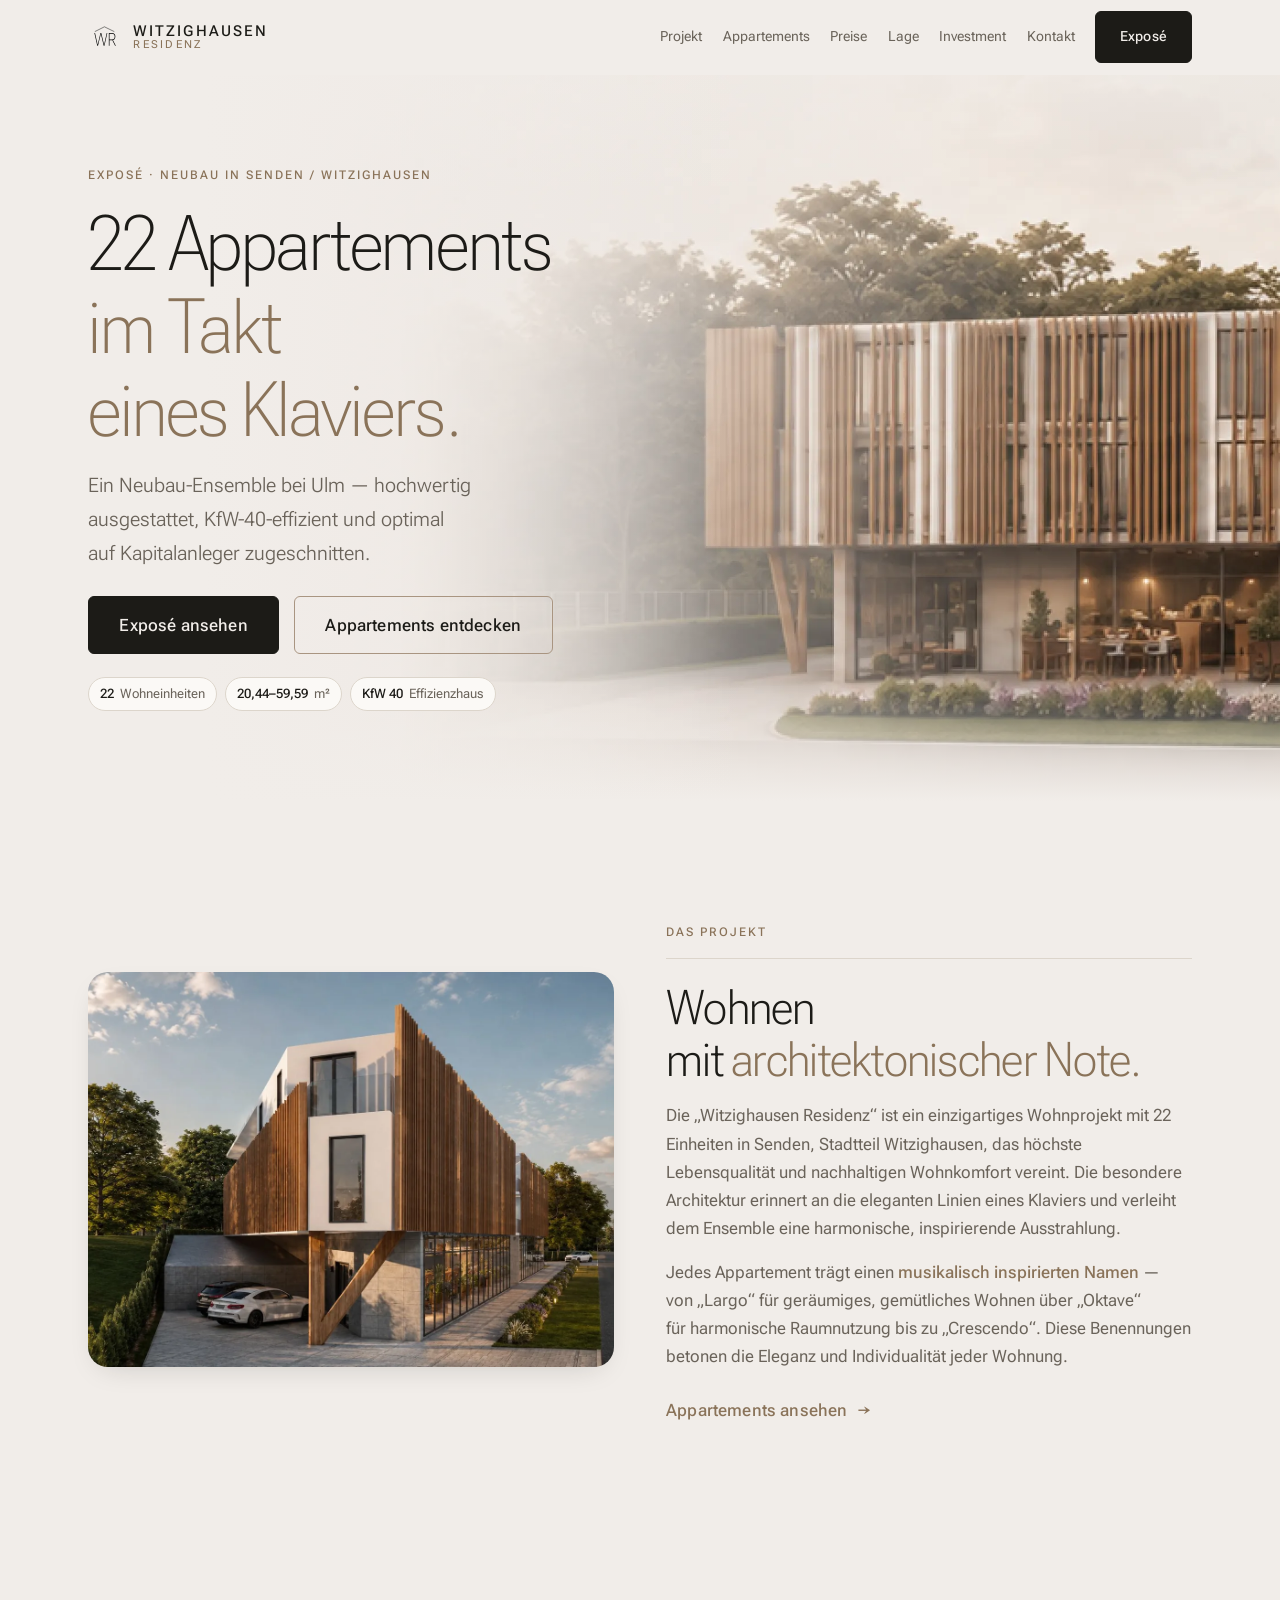
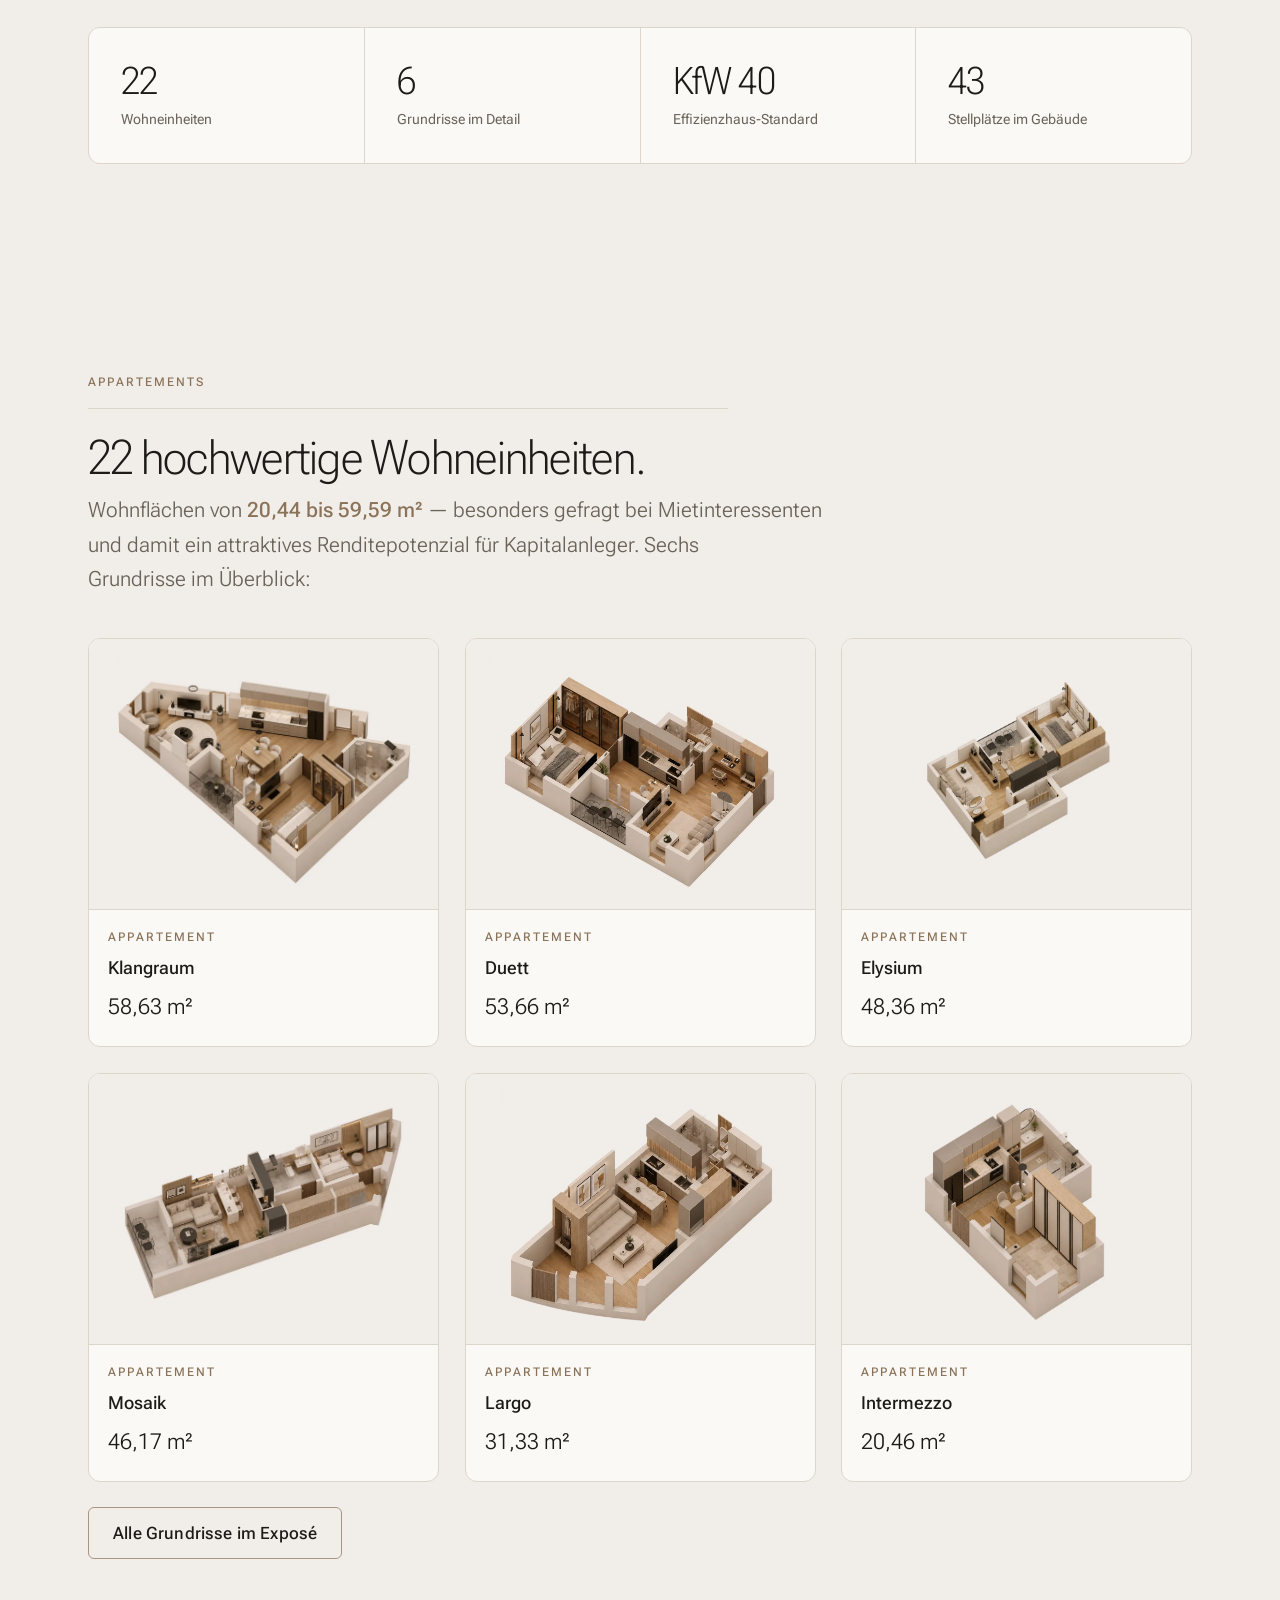
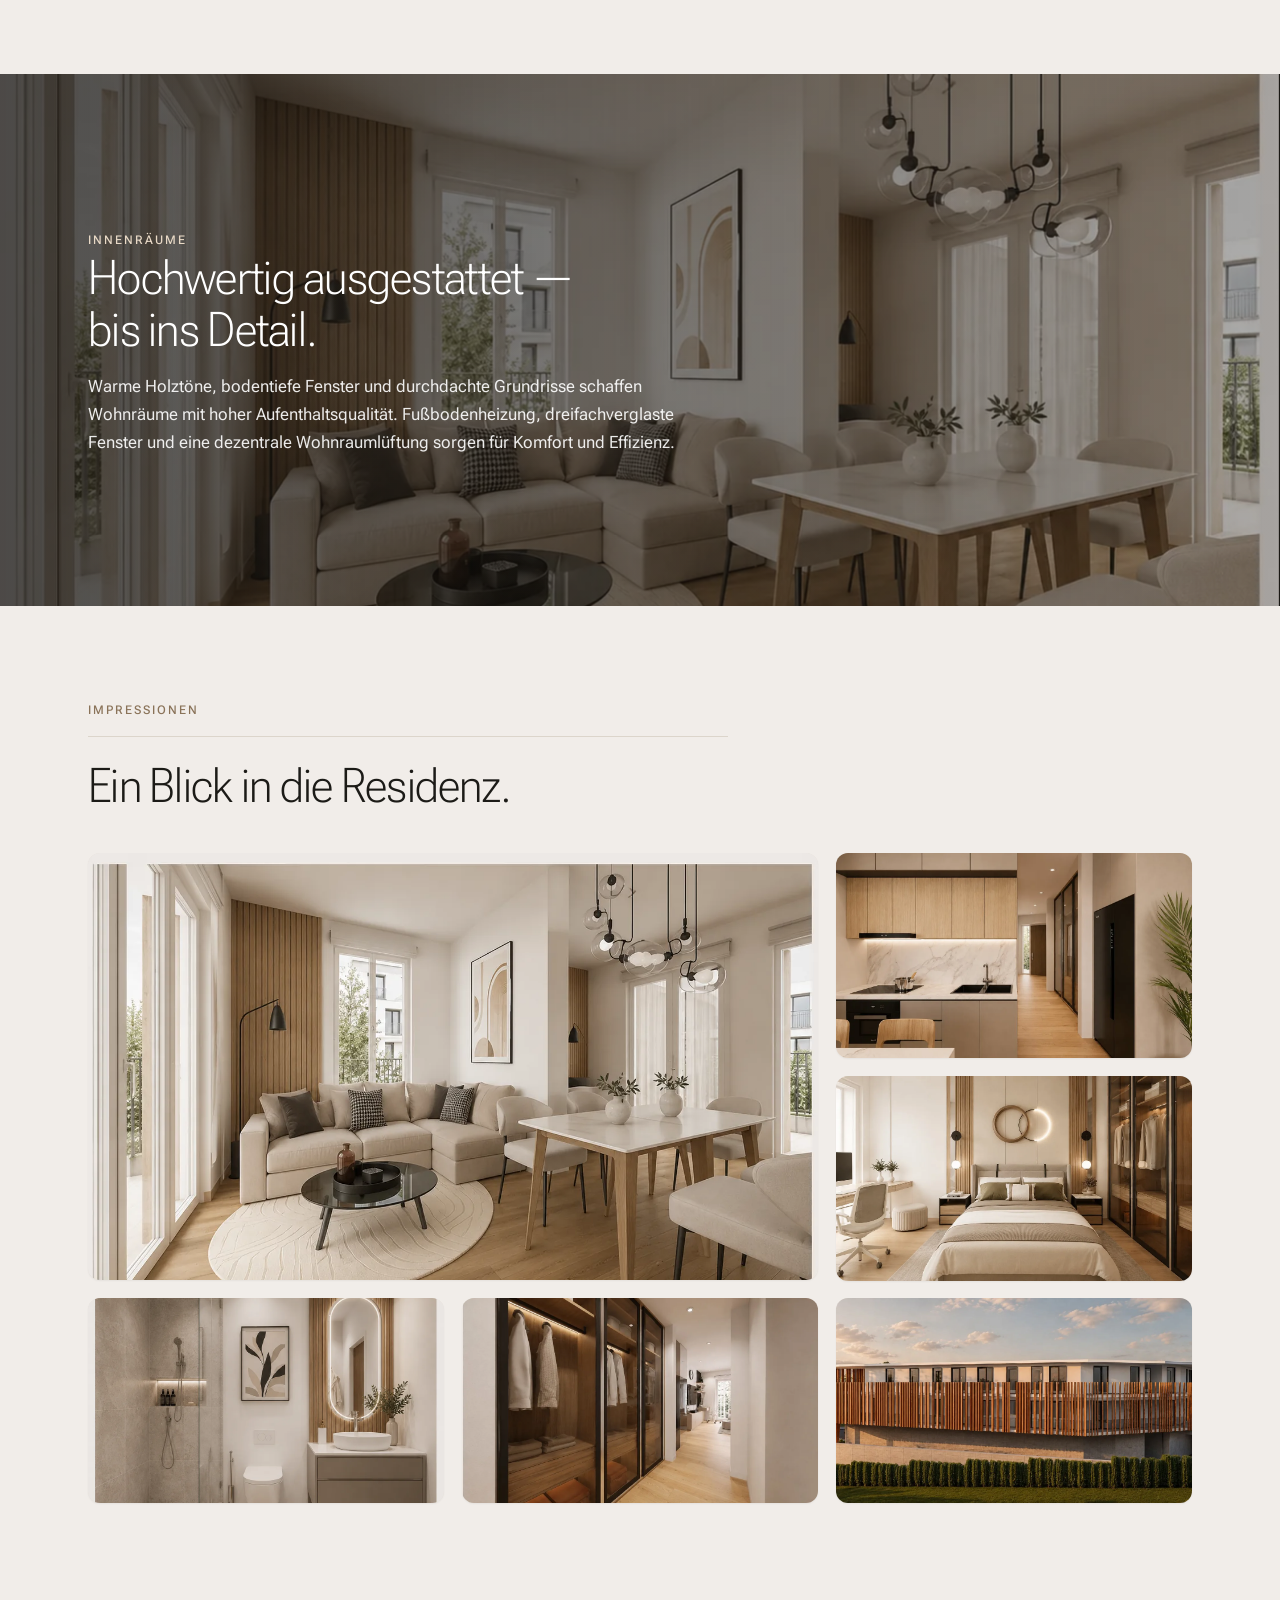
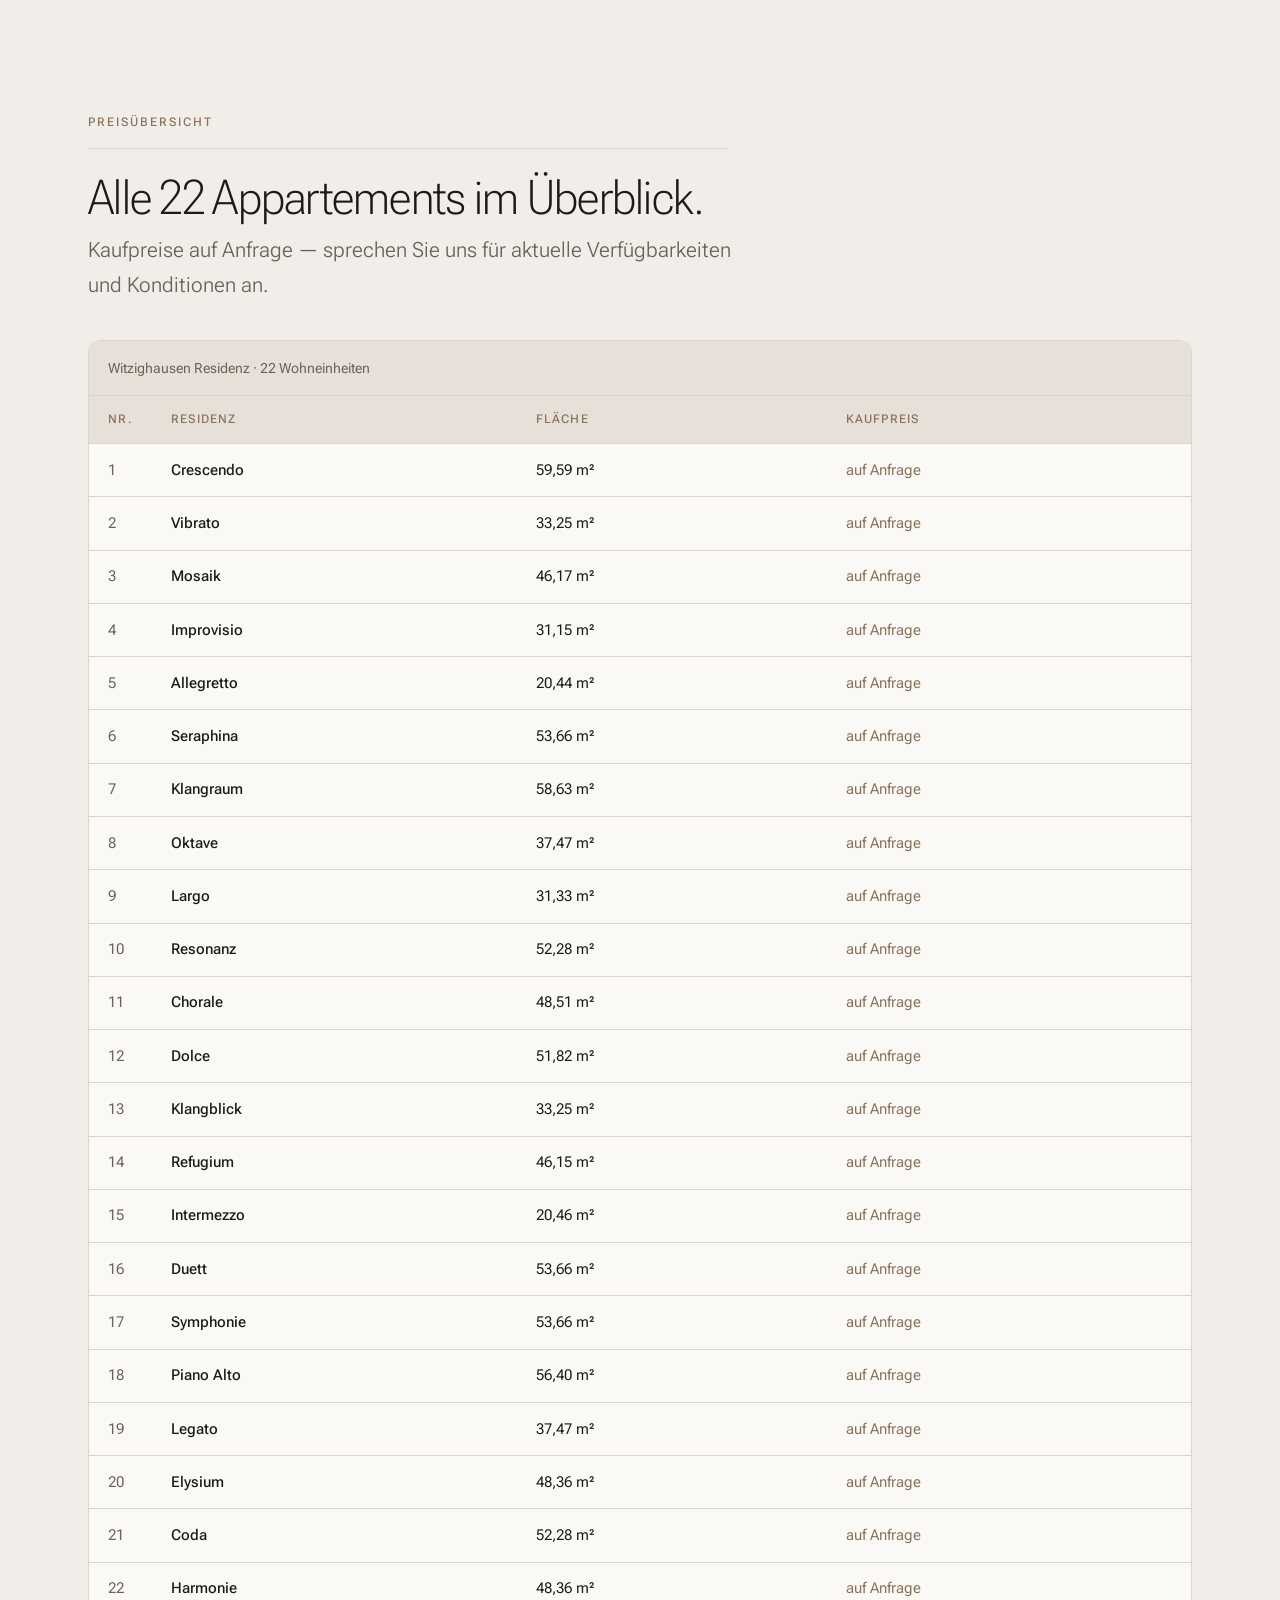
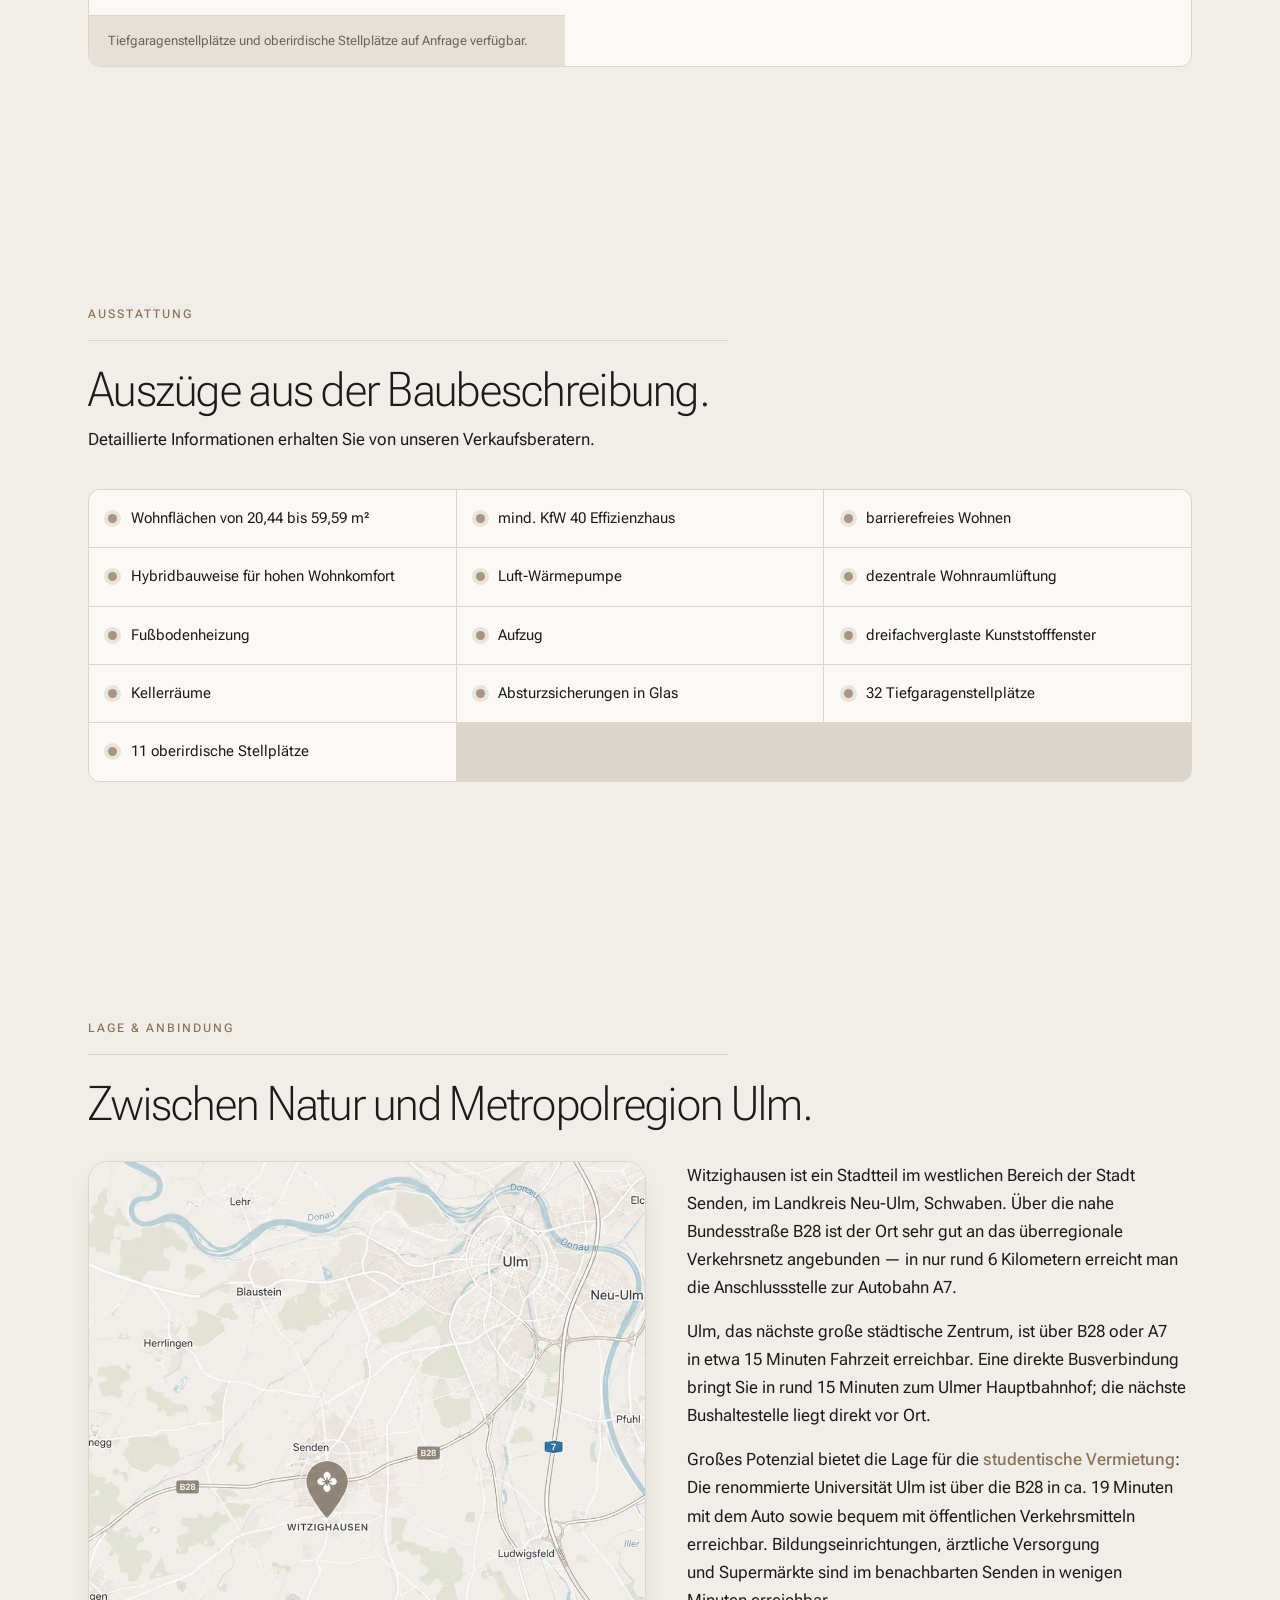
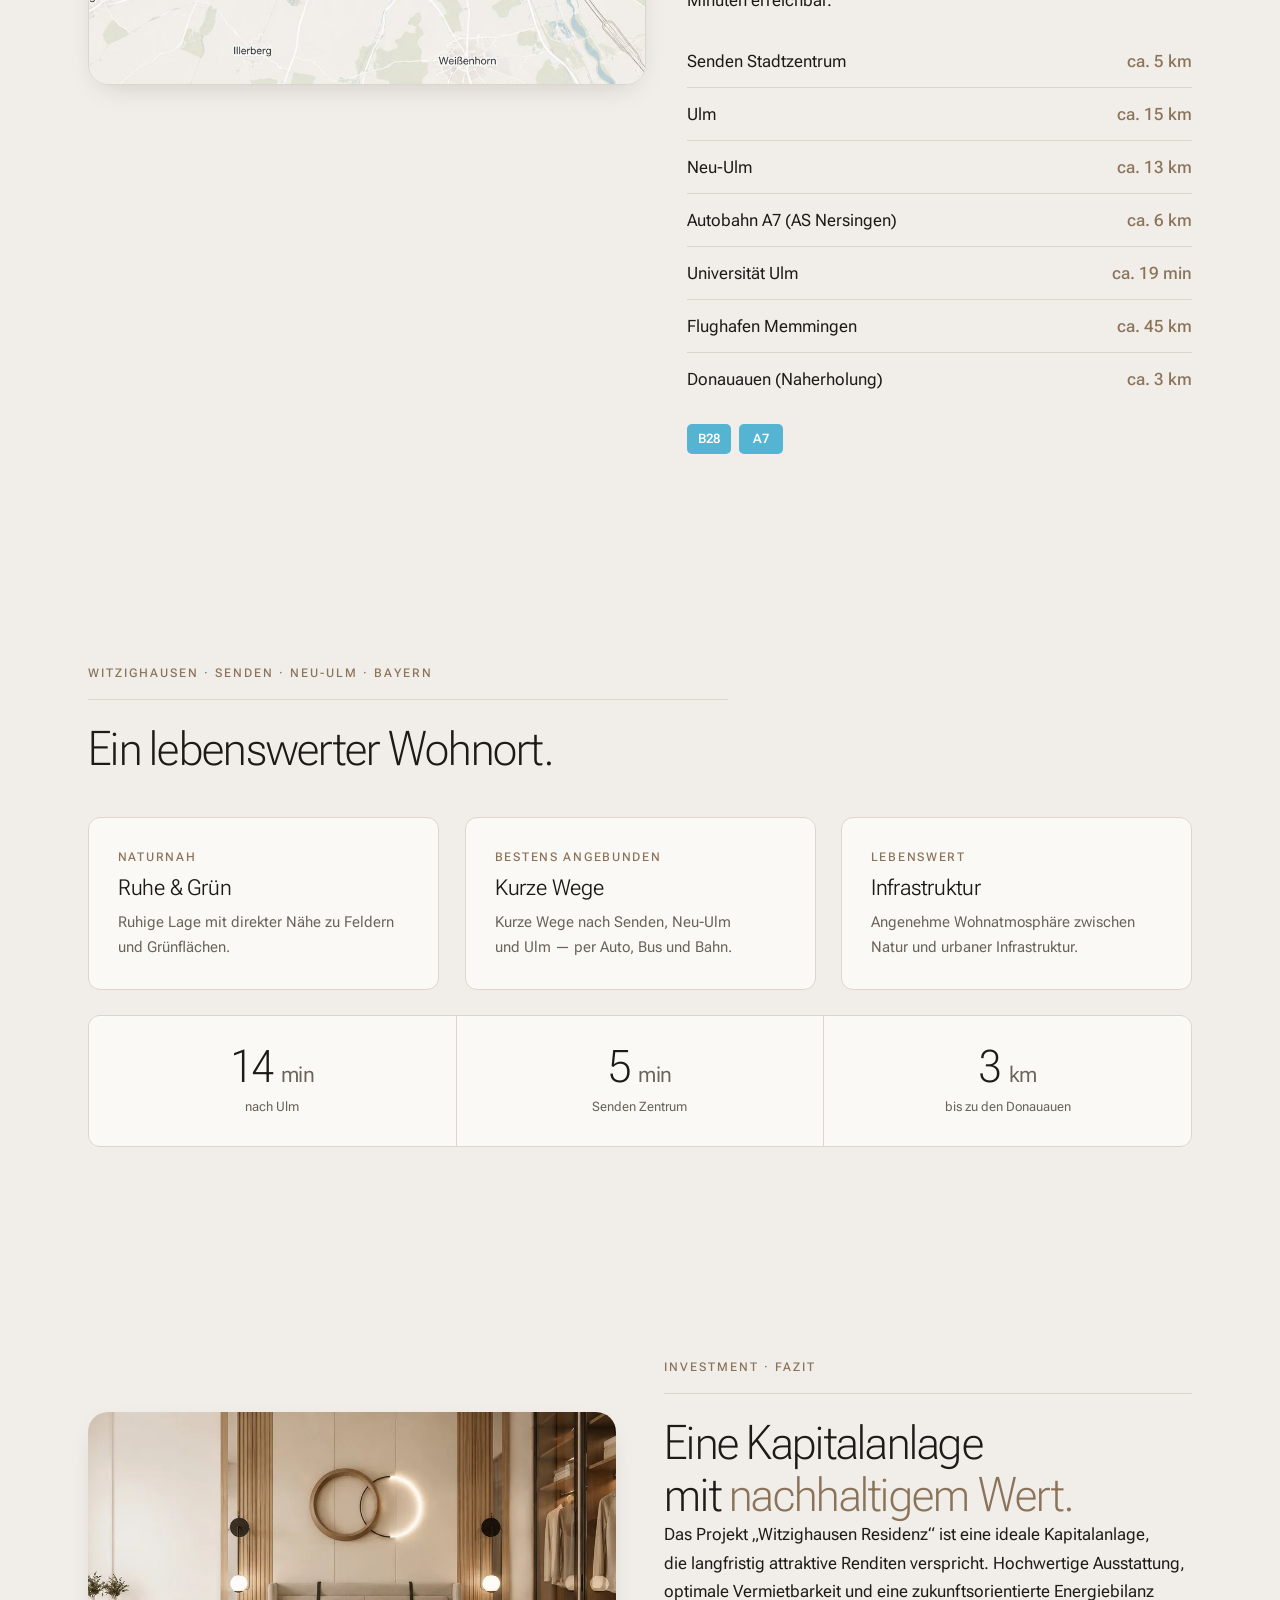
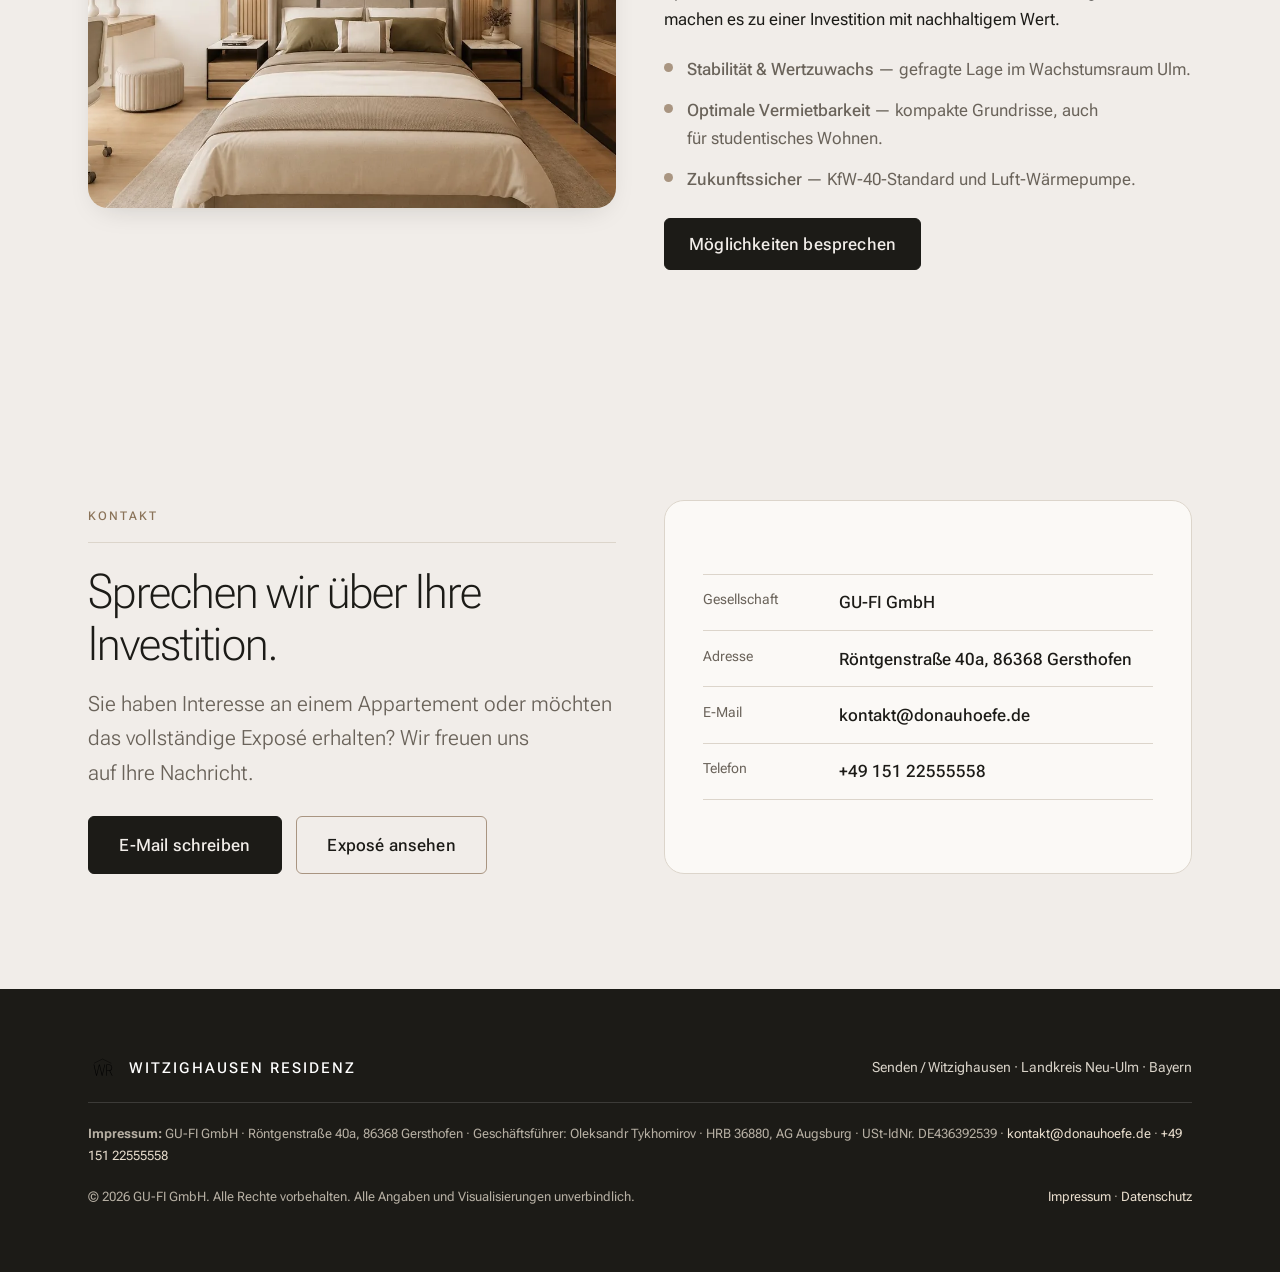
==== commit 8ad1a078: "Hero nach Figma-Vorlage: Vollflaechen-Hintergrund (Frame 19), Text links - neues Bild hero-bg (webp+" ====
--- a/index.html
+++ b/index.html
@@ -22,7 +22,7 @@
   <link rel="preconnect" href="https://fonts.googleapis.com" />
   <link rel="preconnect" href="https://fonts.gstatic.com" crossorigin />
   <link href="https://fonts.googleapis.com/css2?family=Roboto+Flex:opsz,wght@8..144,300;8..144,400;8..144,500;8..144,600&display=swap" rel="stylesheet" />
-  <link rel="stylesheet" href="assets/css/styles.css?v=6" />
+  <link rel="stylesheet" href="assets/css/styles.css?v=7" />
 </head>
 <body>
 
@@ -52,7 +52,13 @@
   <main id="top">
 
     <!-- ============ HERO ============ -->
-    <section class="hero" id="hero">
+    <section class="hero hero--bleed" id="hero">
+      <div class="hero__bg" aria-hidden="true">
+        <picture>
+          <source srcset="assets/img/hero-bg.webp" type="image/webp" />
+          <img src="assets/img/hero-bg.jpg" alt="" fetchpriority="high" width="2490" height="1257" />
+        </picture>
+      </div>
       <div class="container">
         <div class="hero__grid">
           <div class="hero__body">
@@ -69,12 +75,6 @@
               <span class="chip"><b>KfW 40</b> Effizienzhaus</span>
             </div>
           </div>
-          <figure class="hero__figure">
-            <picture>
-              <source srcset="assets/img/hero.webp" type="image/webp" />
-              <img src="assets/img/hero.jpg" alt="Visualisierung der Witzighausen Residenz — modernes Neubau-Ensemble mit vertikaler Holzlattung und Café im Erdgeschoss in der Abendsonne." fetchpriority="high" width="1600" height="961" />
-            </picture>
-          </figure>
         </div>
       </div>
     </section>
--- a/assets/css/styles.css
+++ b/assets/css/styles.css
@@ -140,9 +140,19 @@
 
 /* ---------- Hero ---------- */
 .hero{position:relative;padding-block:clamp(48px,7vw,90px) 0}
+.hero--bleed{overflow:hidden;display:flex;flex-direction:column}
+.hero__bg{position:relative;order:2;margin-top:clamp(1.6rem,4vw,2.4rem);pointer-events:none}
+.hero__bg img{width:100%;height:auto}
+.hero__bg::after{
+  content:"";position:absolute;inset:0;
+  background:
+    linear-gradient(to bottom,rgba(241,237,233,.45) 0,rgba(241,237,233,0) 22%),
+    linear-gradient(to top,var(--bg) 0,rgba(241,237,233,0) 16%)
+}
 .hero__grid{display:grid;gap:clamp(1.6rem,4vw,3rem);align-items:stretch;grid-template-columns:1fr}
+.hero .container{position:relative;z-index:1}
 .hero__body{display:flex;flex-direction:column;justify-content:center}
-.hero__kicker{margin-bottom:1.1rem}
+.hero__kicker{display:block;margin-bottom:1.1rem}
 .hero h1{margin-bottom:1.1rem}
 .hero h1 .thin{display:block;color:var(--accent-deep)}
 .hero__sub{max-width:44ch;color:var(--ink-2);font-size:clamp(1.05rem,1rem + .5vw,1.28rem);font-weight:300}
@@ -157,6 +167,16 @@
 }
 .chip b{color:var(--ink);font-weight:500}
 @media (min-width:920px){
+  .hero--bleed{flex-direction:row;align-items:center;min-height:clamp(560px,80vh,820px);padding-block:clamp(48px,7vw,90px)}
+  .hero__bg{position:absolute;inset:0;order:0;margin:0;z-index:0}
+  .hero__bg picture{height:100%}
+  .hero__bg img{height:100%;object-fit:cover;object-position:right center}
+  .hero__bg::after{
+    background:
+      linear-gradient(to right,var(--bg) 16%,rgba(241,237,233,0) 58%),
+      linear-gradient(to top,var(--bg) 0,rgba(241,237,233,0) 16%),
+      linear-gradient(to bottom,rgba(241,237,233,.4) 0,rgba(241,237,233,0) 16%)
+  }
   .hero__grid{grid-template-columns:1.05fr 1fr;gap:clamp(2rem,4vw,4rem)}
 }
 
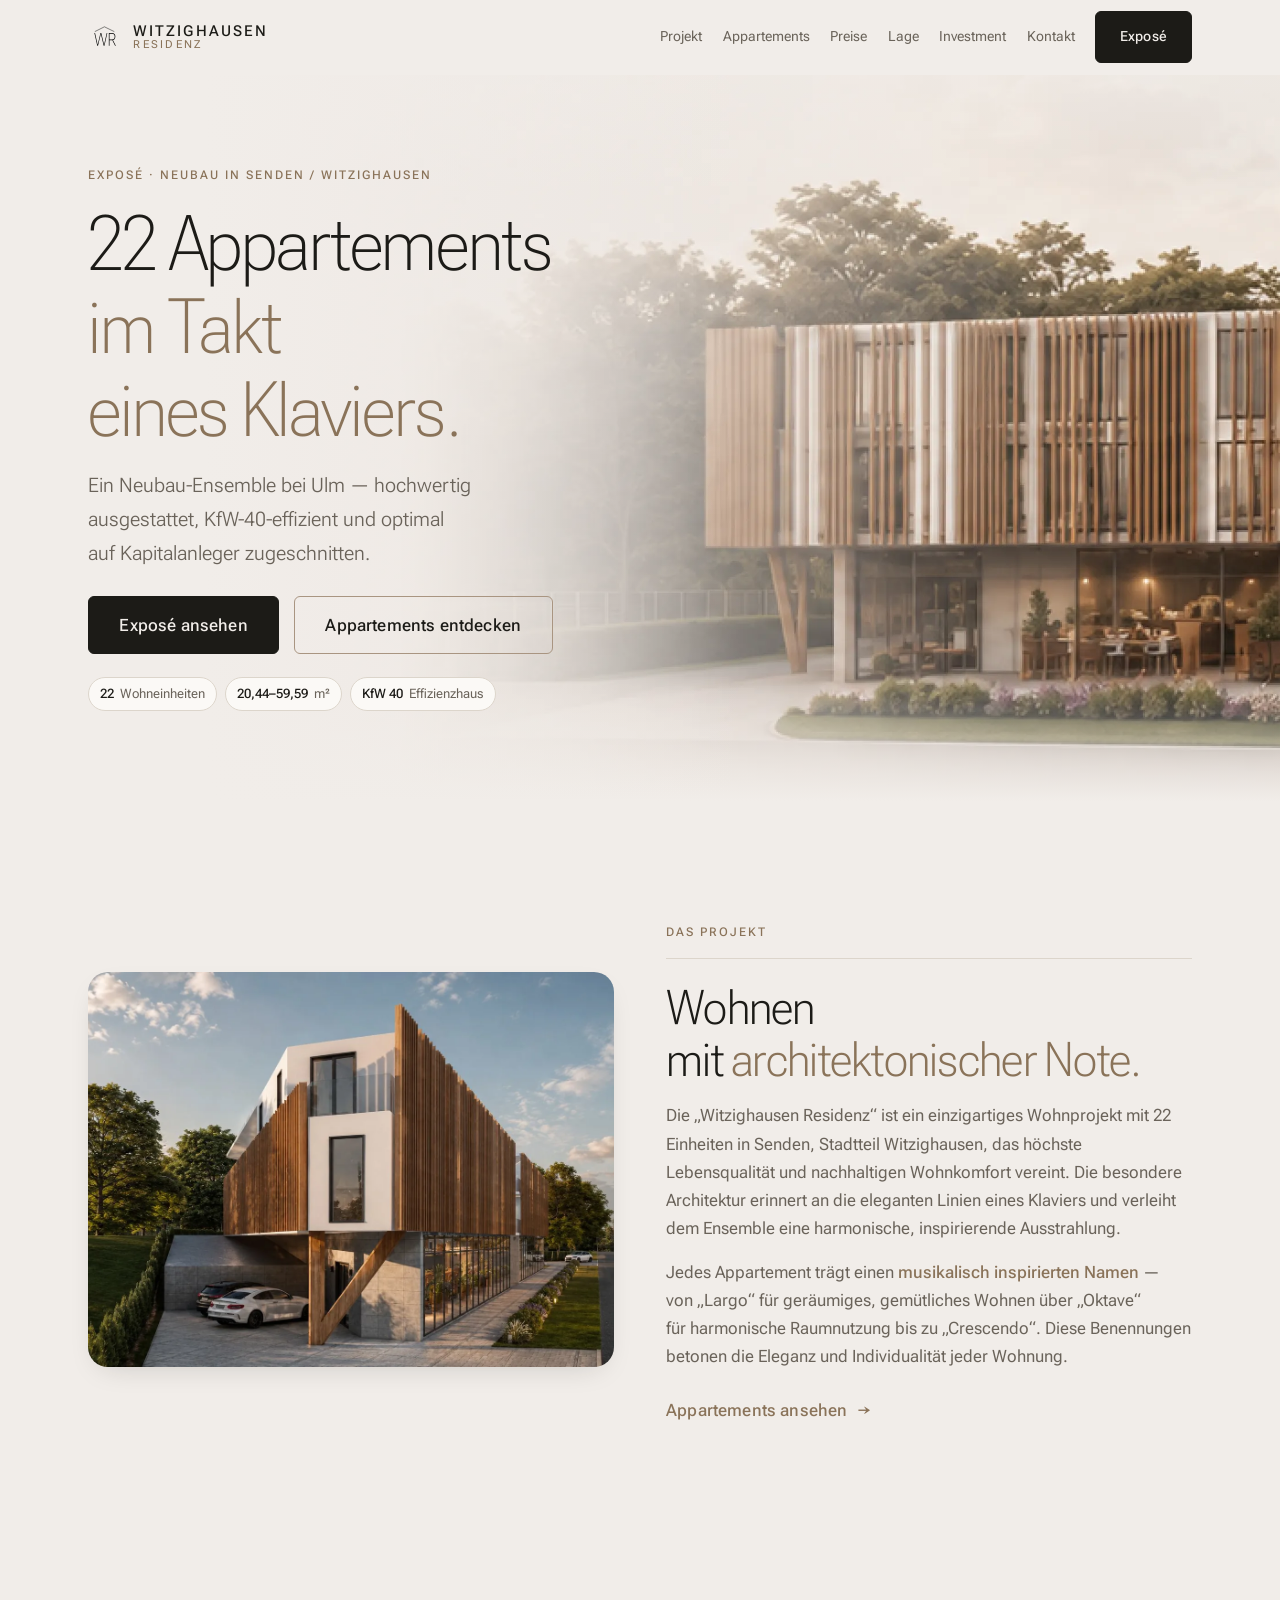
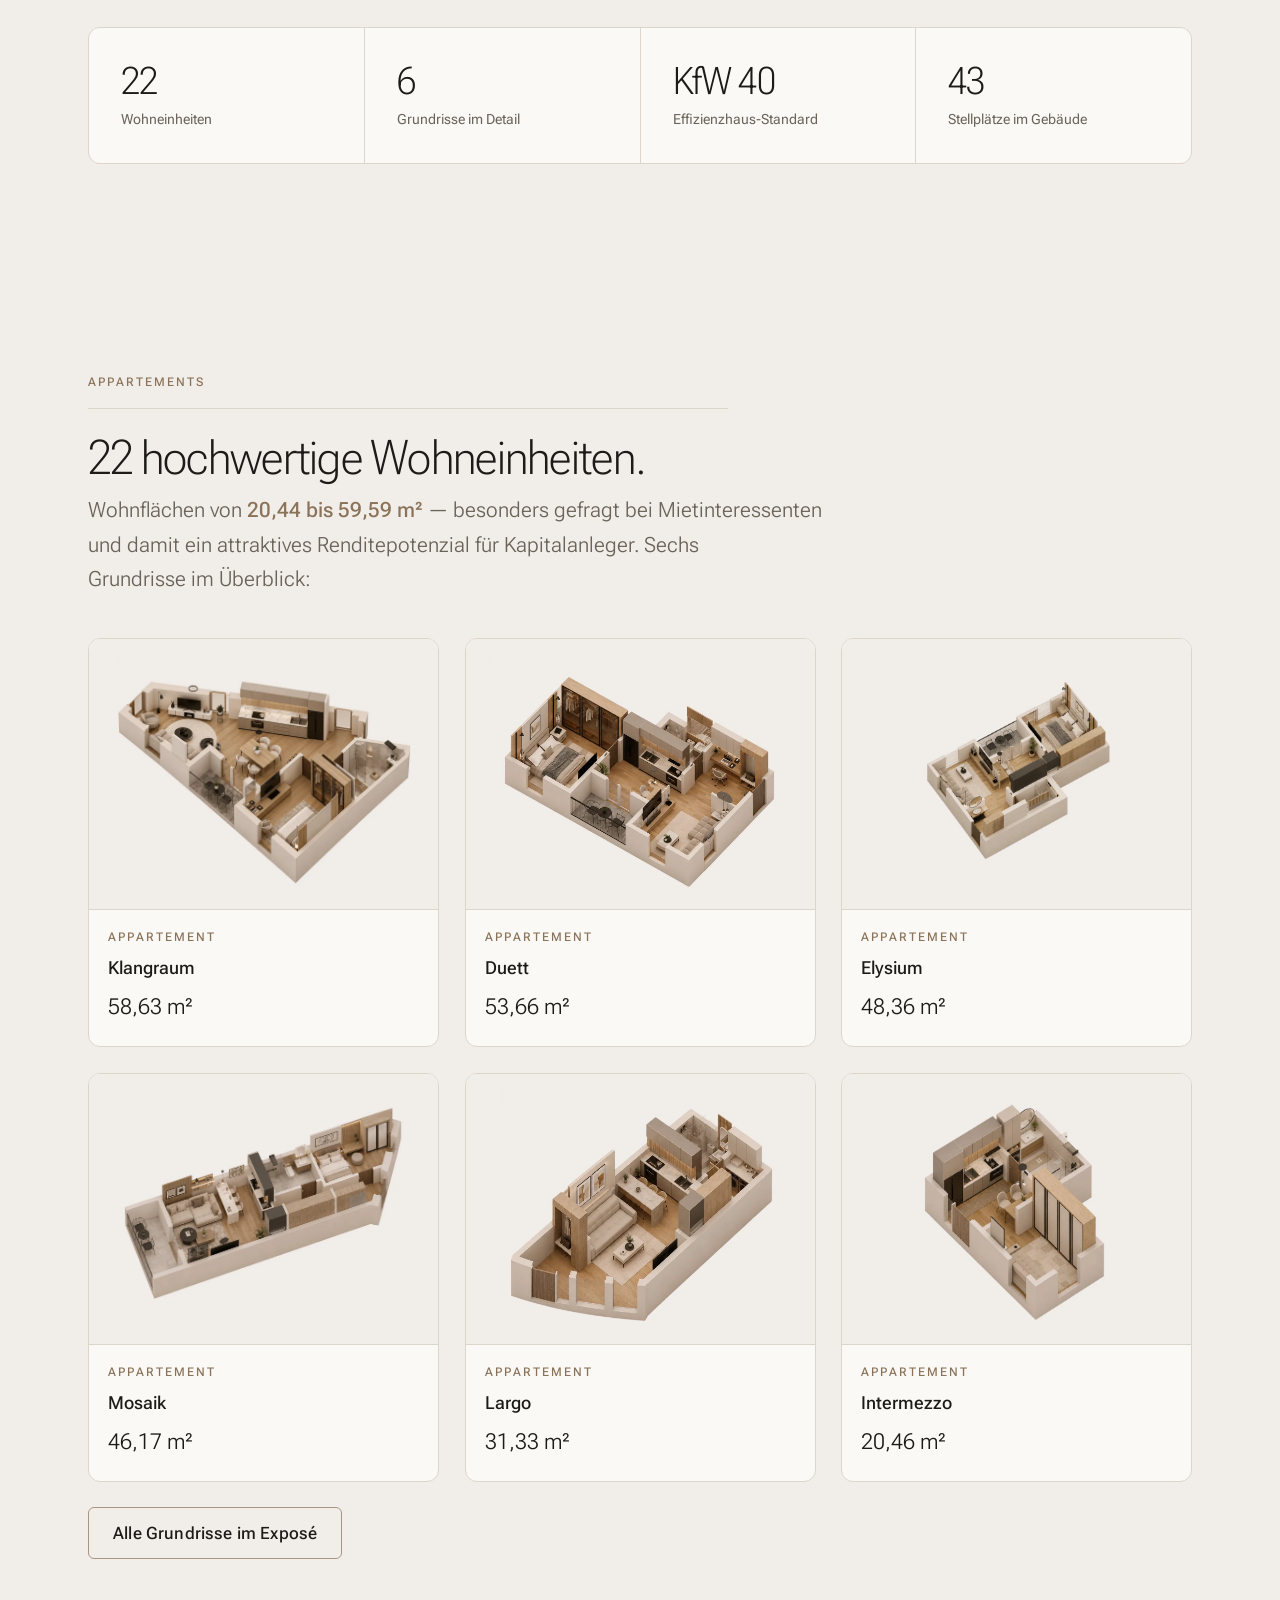
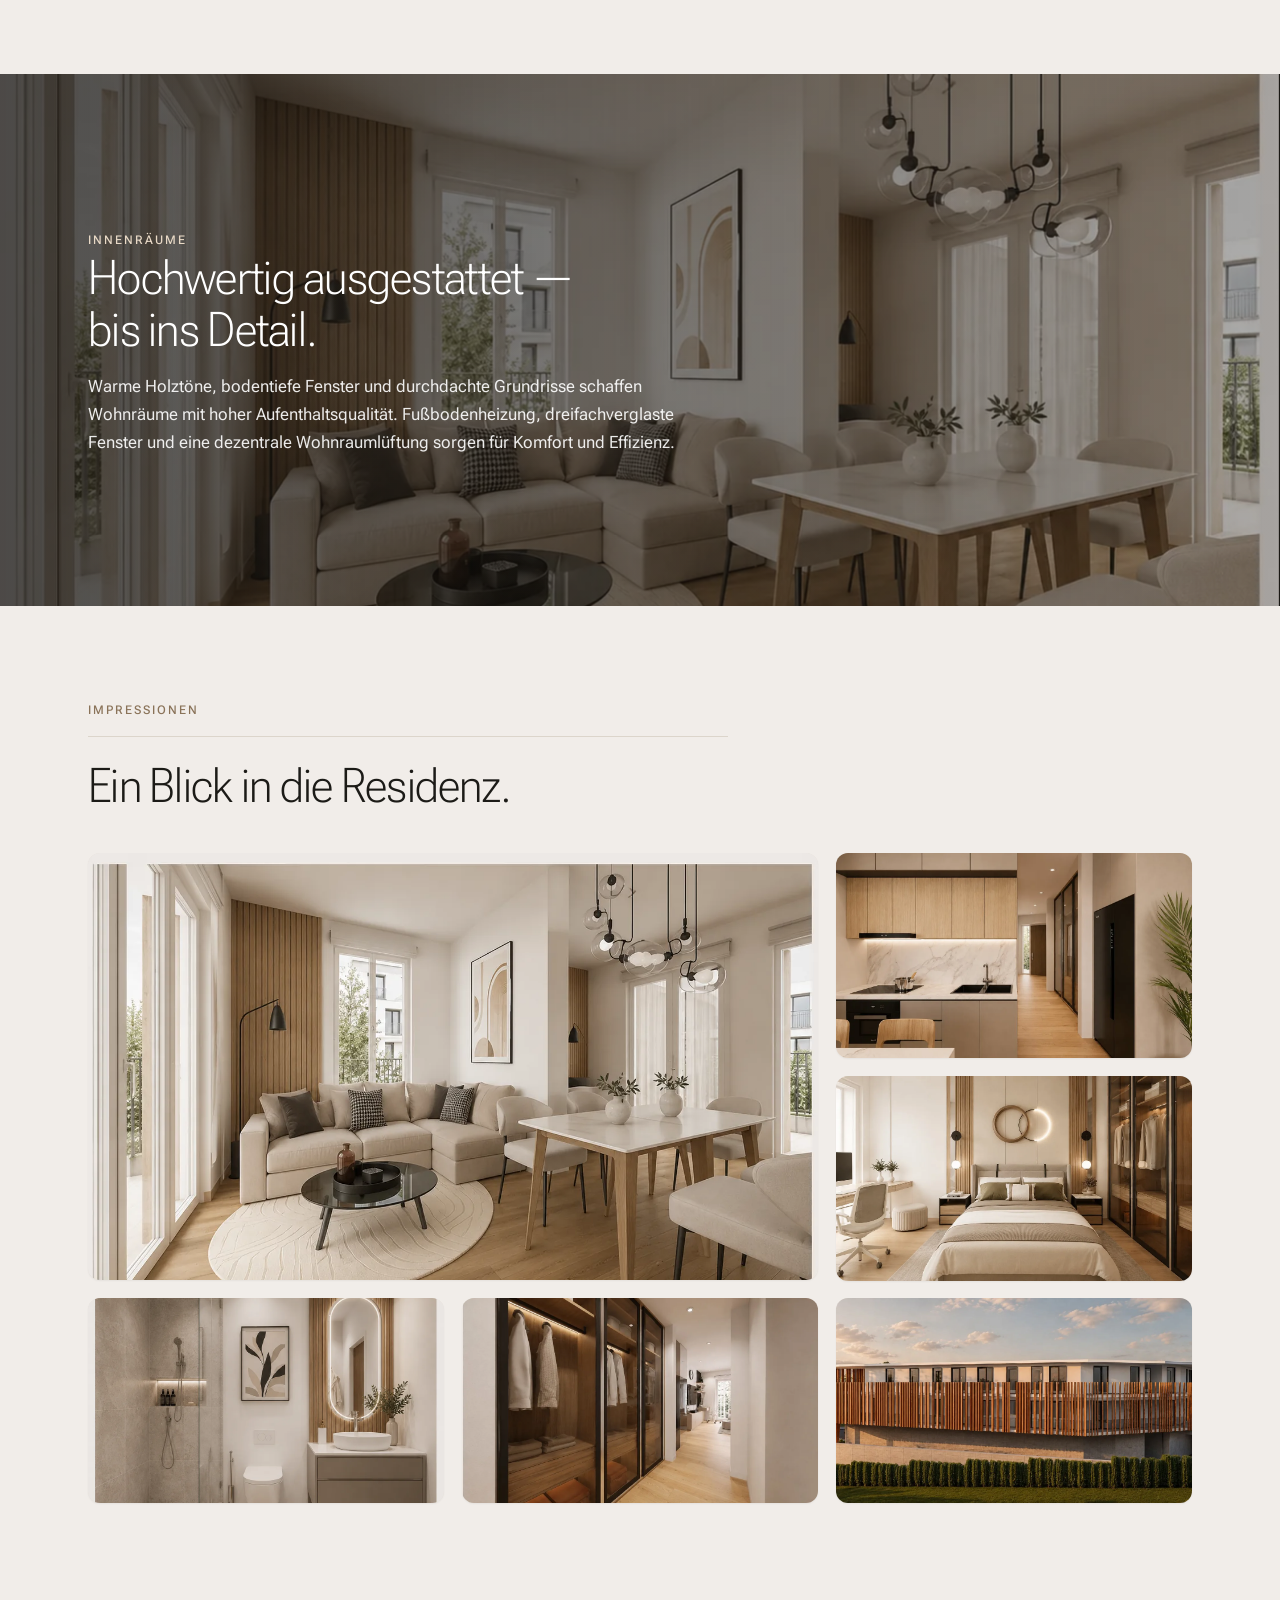
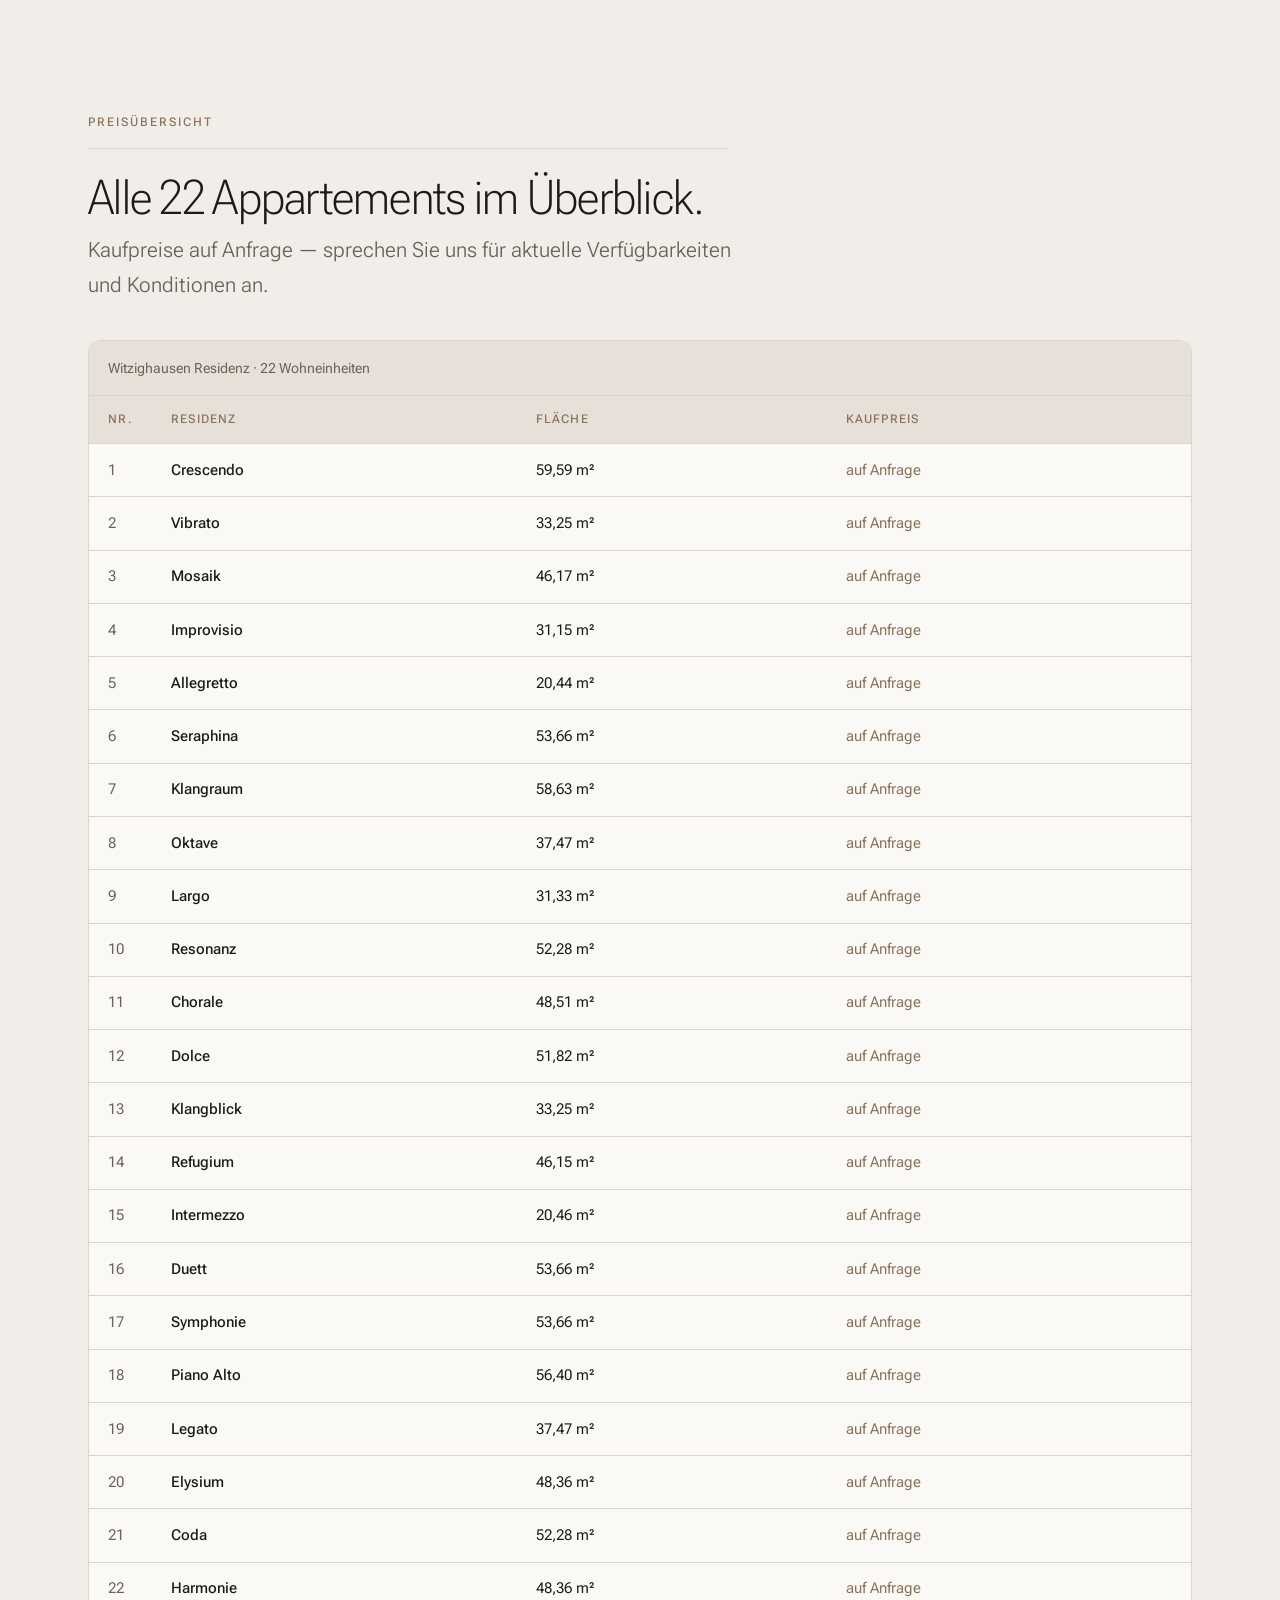
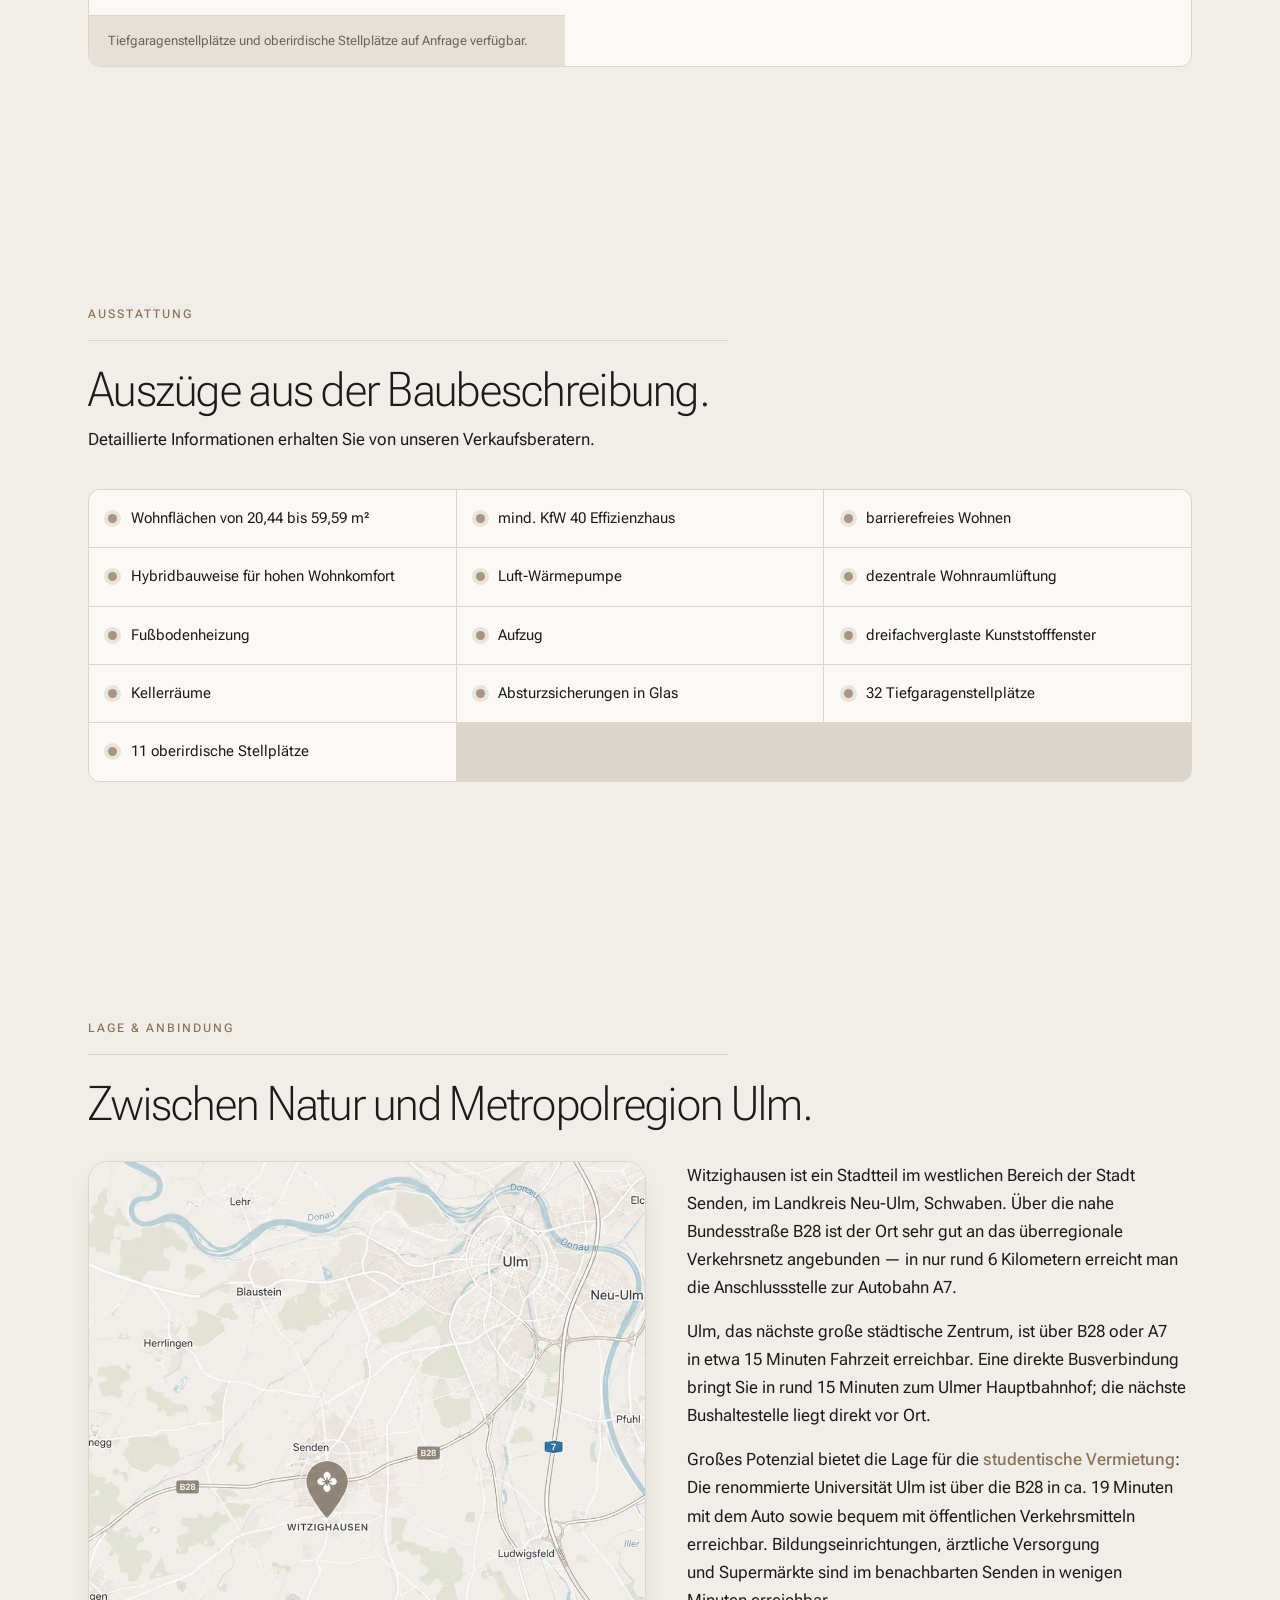
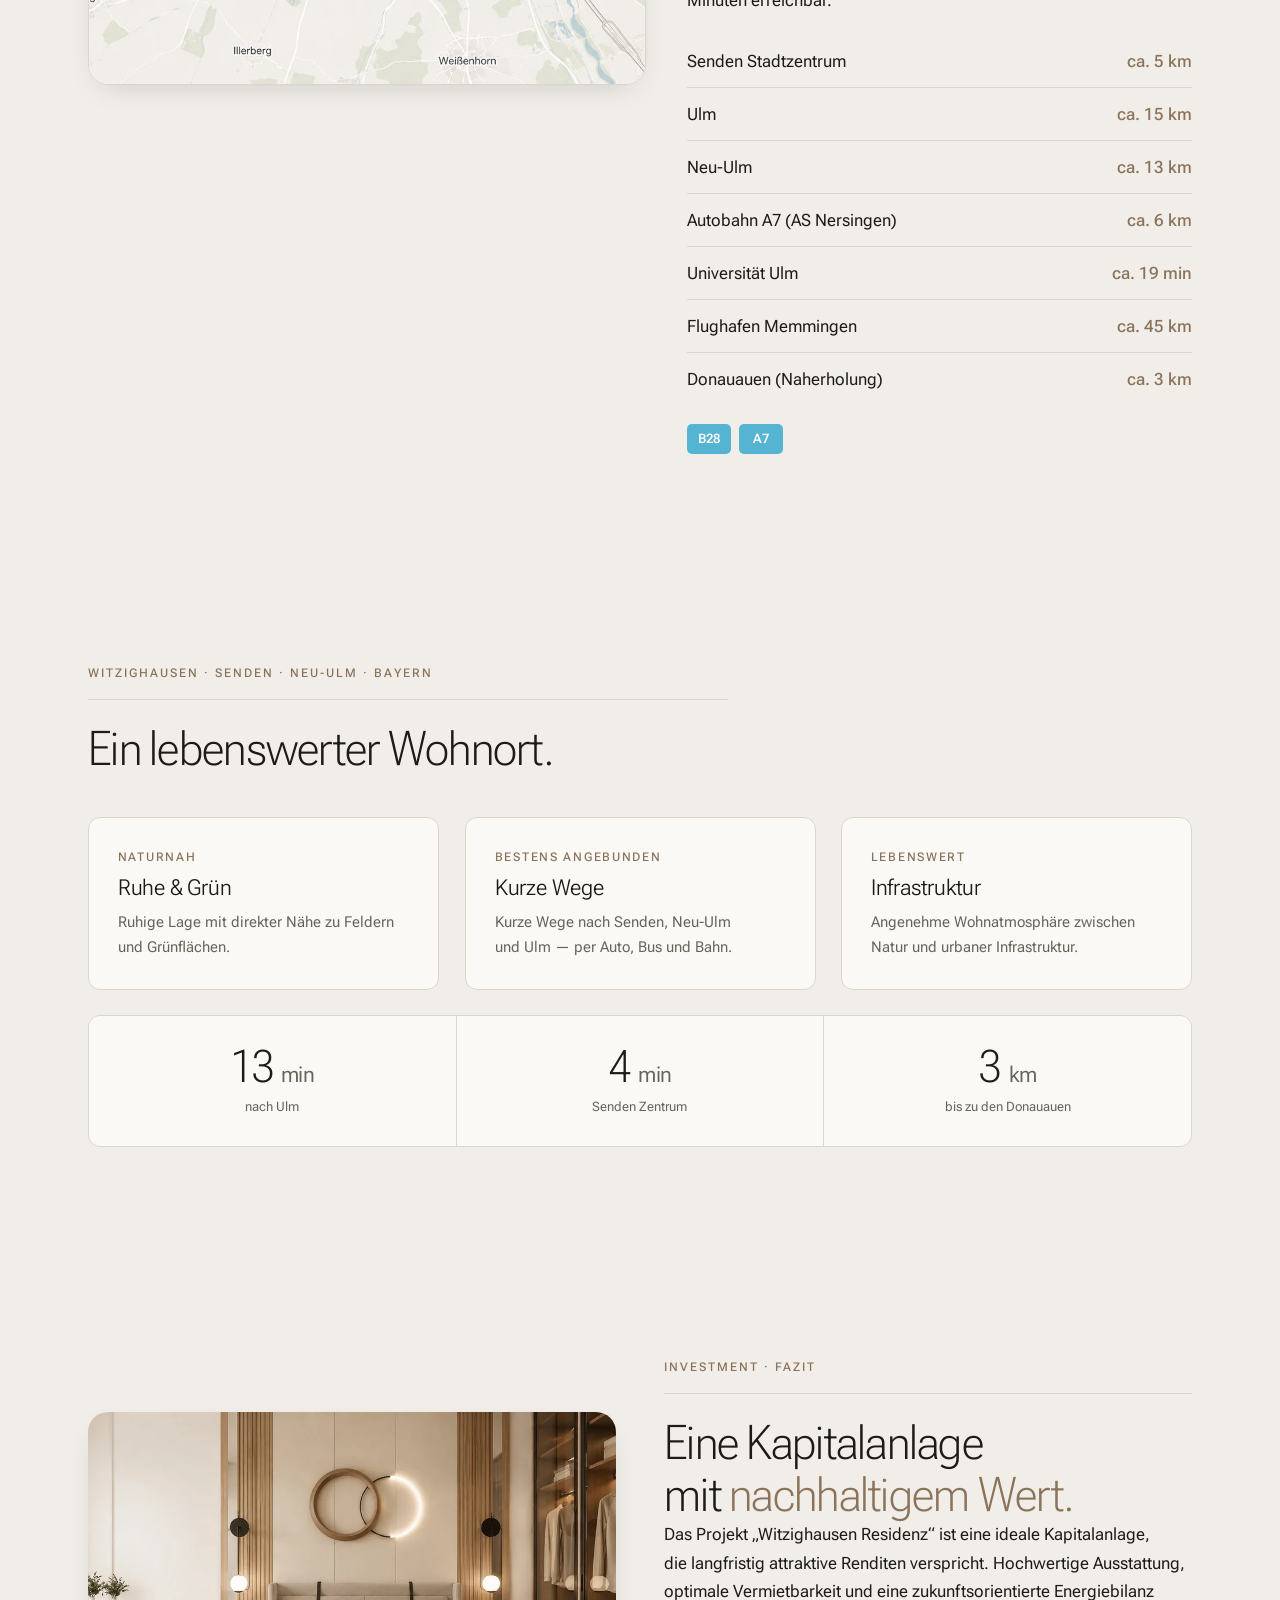
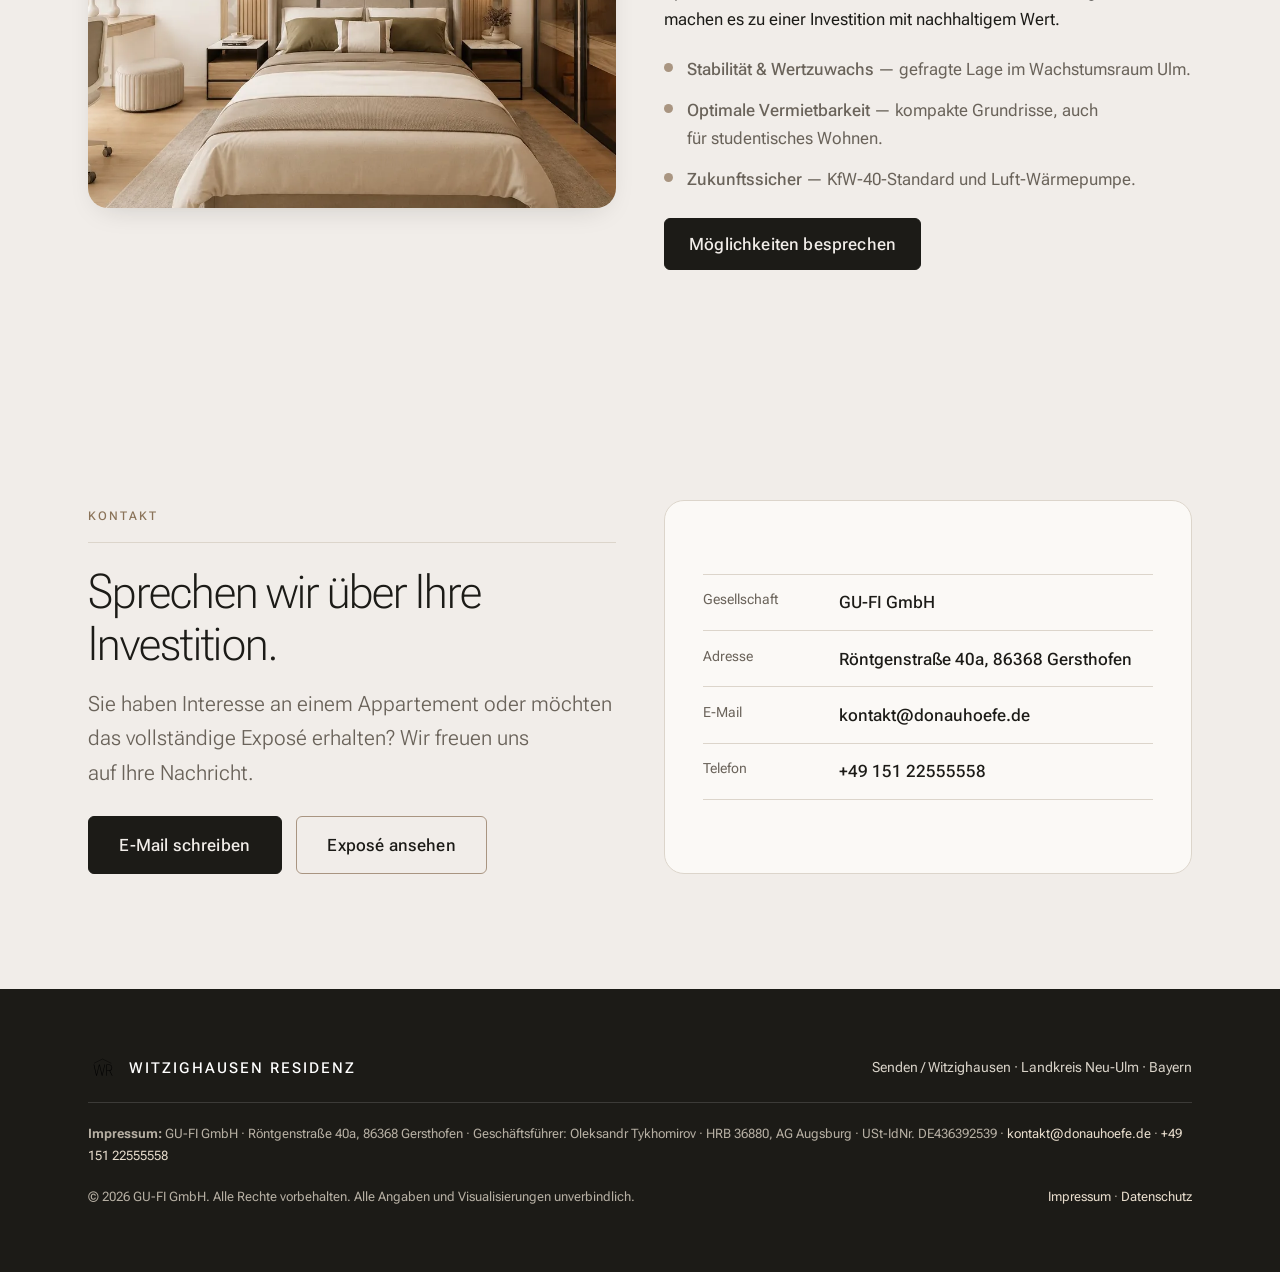
==== commit e832392f: "Hero mobil: eigener Bildausschnitt — Gebaeude groesser, vollstaendig sichtbar - hero-bg-m (rechte 65" ====
--- a/index.html
+++ b/index.html
@@ -55,6 +55,8 @@
     <section class="hero hero--bleed" id="hero">
       <div class="hero__bg" aria-hidden="true">
         <picture>
+          <source media="(max-width:919px)" srcset="assets/img/hero-bg-m.webp" type="image/webp" width="1619" height="1257" />
+          <source media="(max-width:919px)" srcset="assets/img/hero-bg-m.jpg" width="1619" height="1257" />
           <source srcset="assets/img/hero-bg.webp" type="image/webp" />
           <img src="assets/img/hero-bg.jpg" alt="" fetchpriority="high" width="2490" height="1257" />
         </picture>
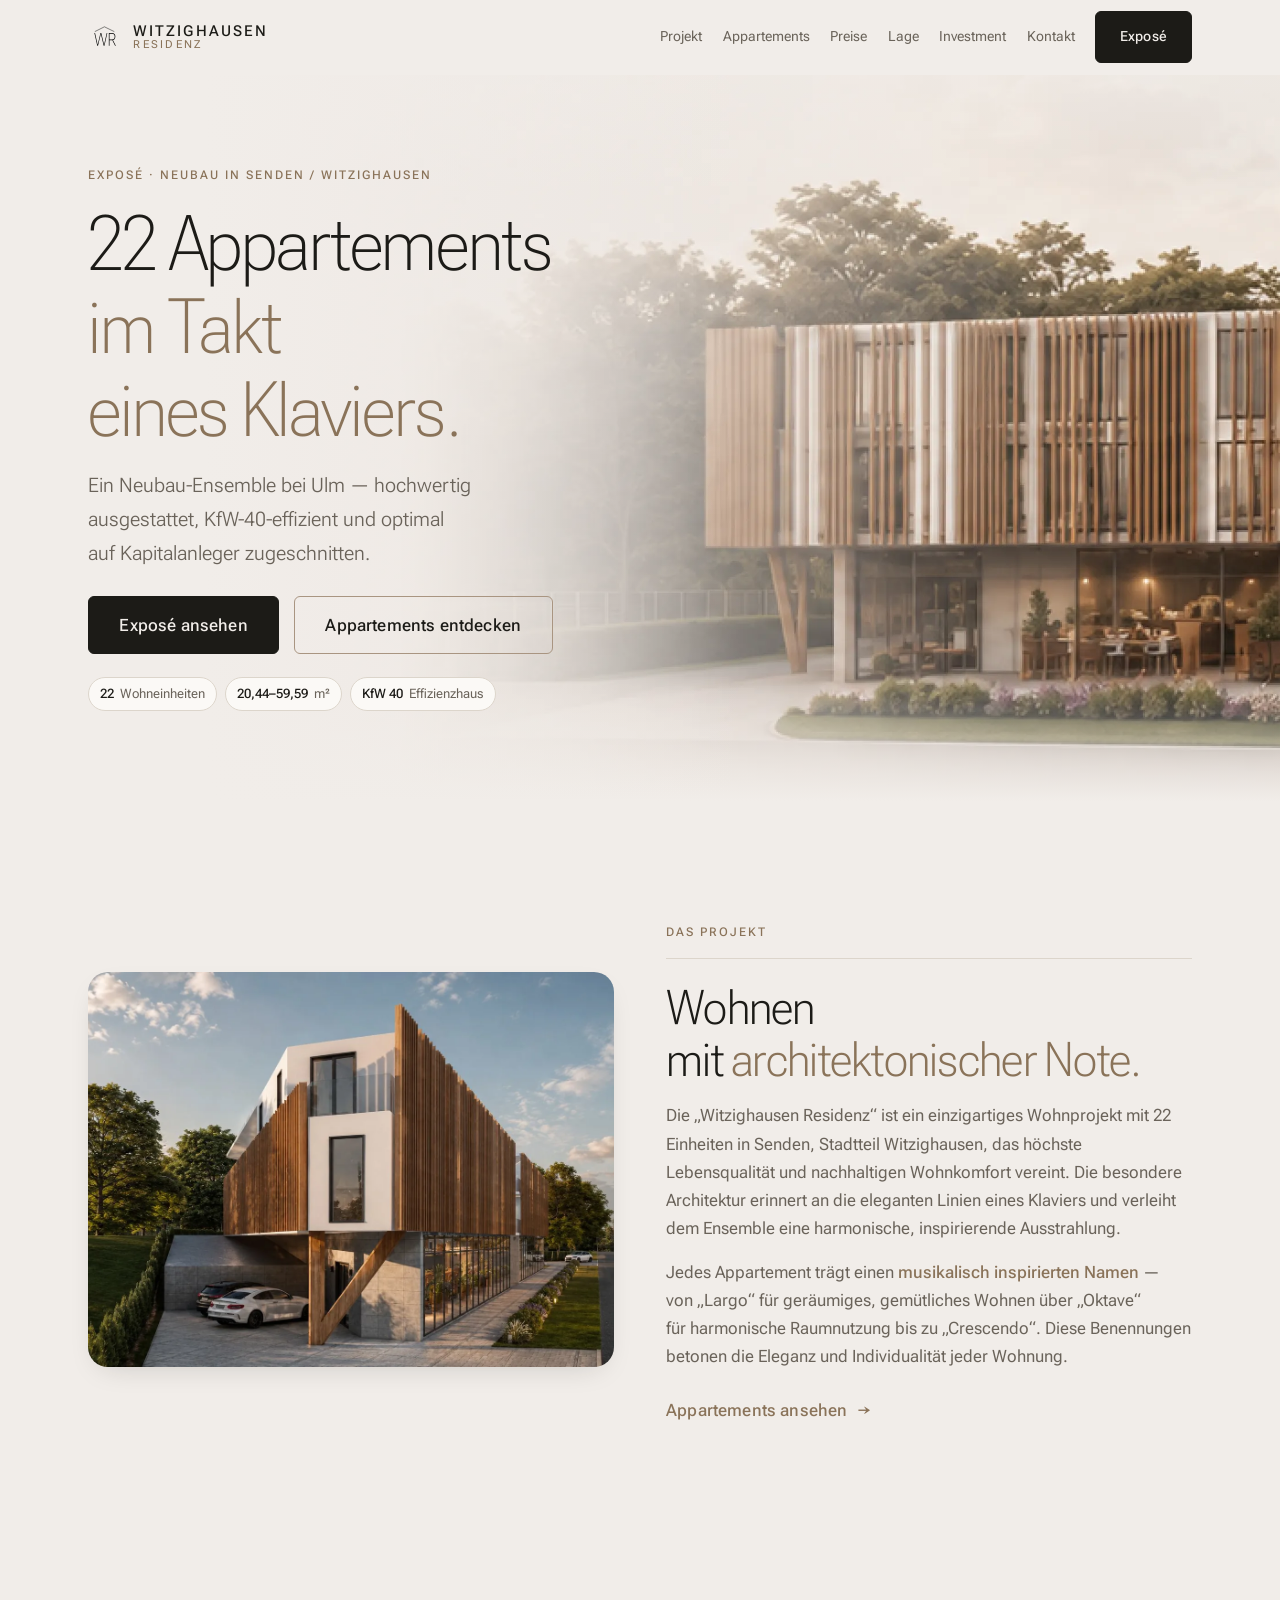
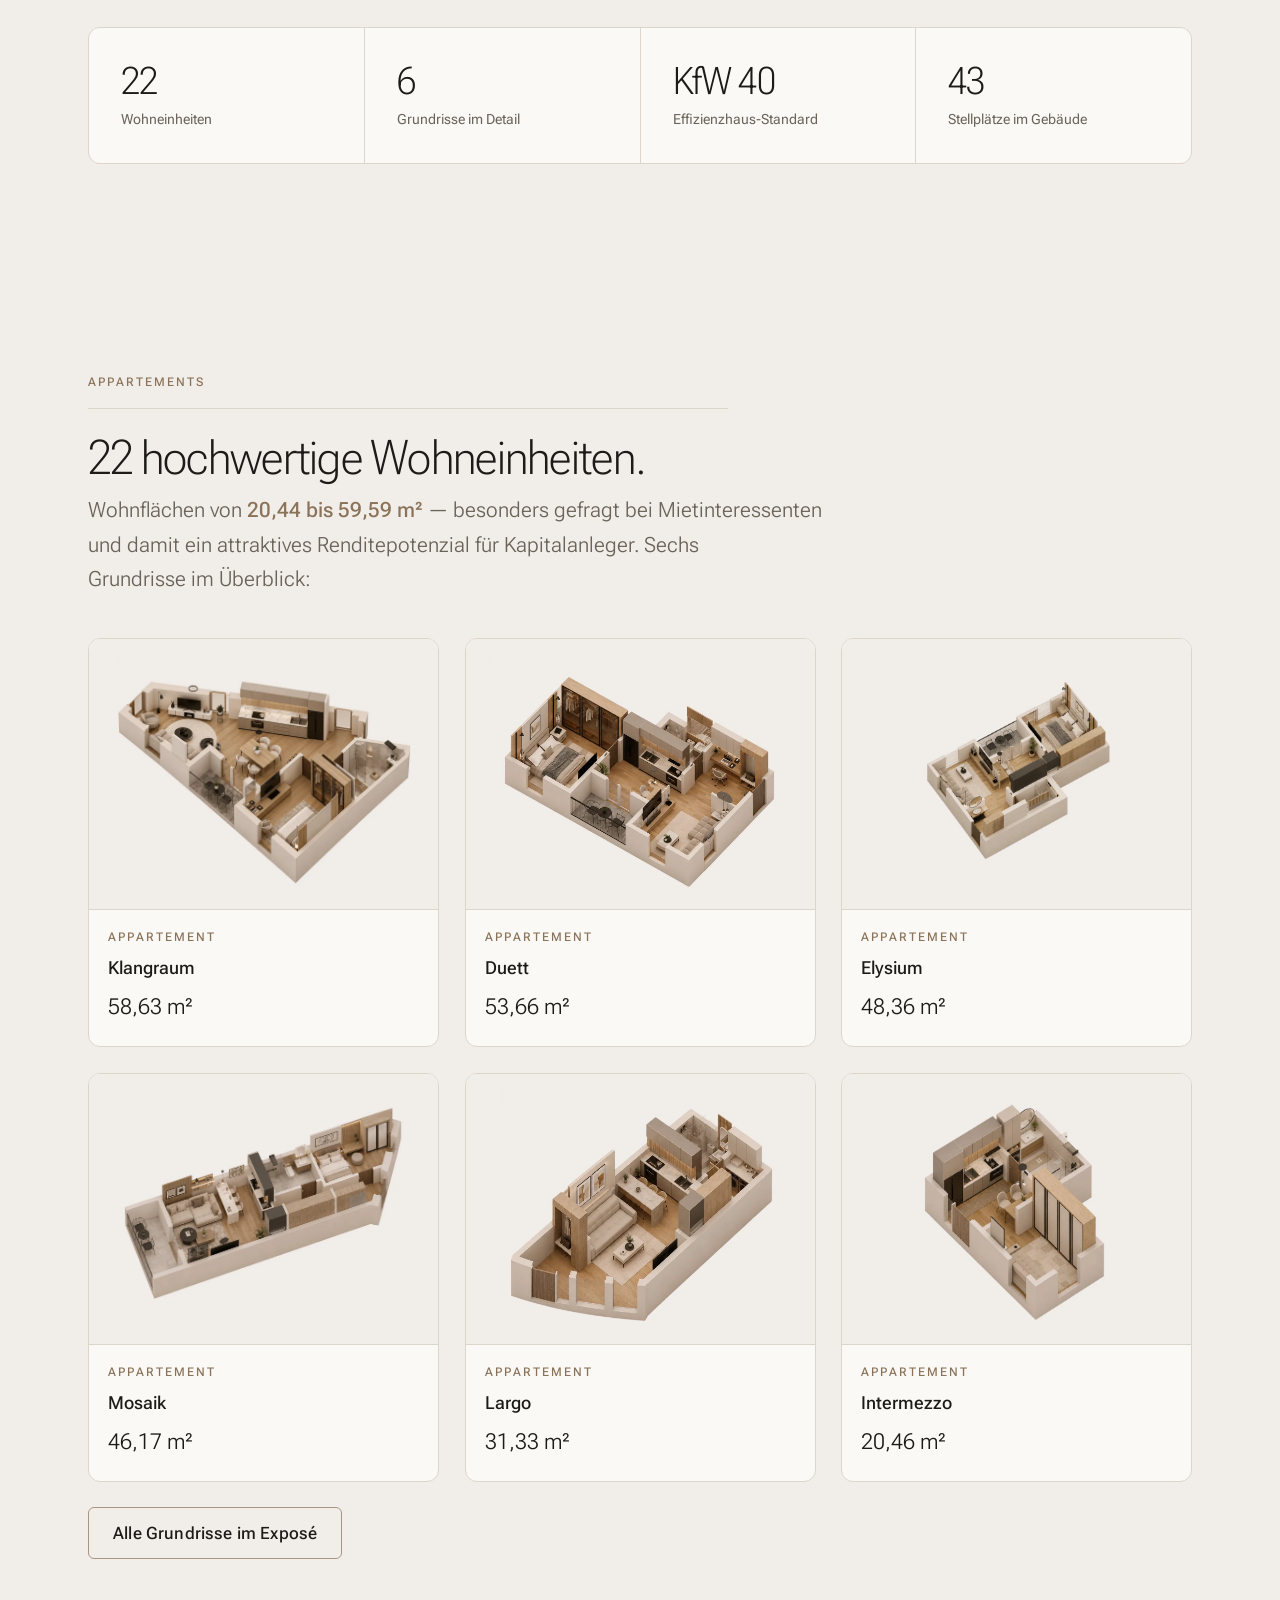
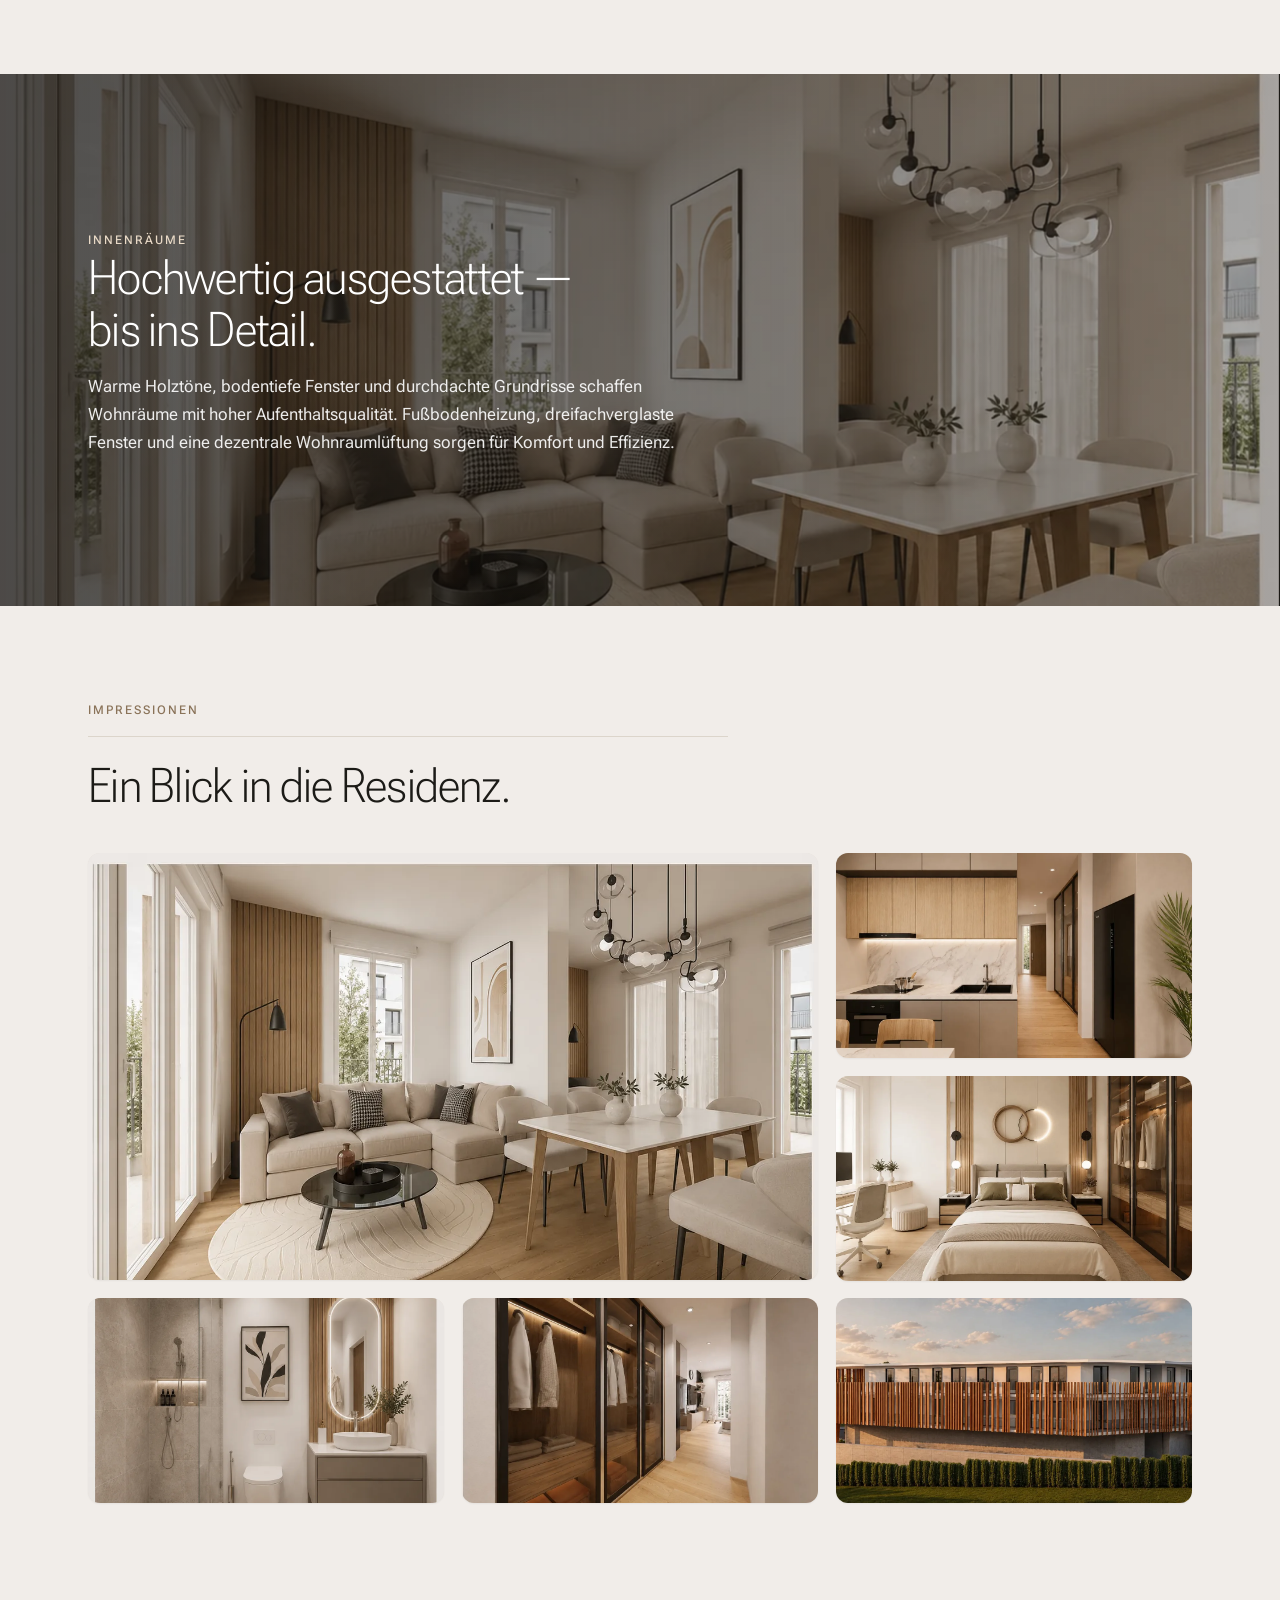
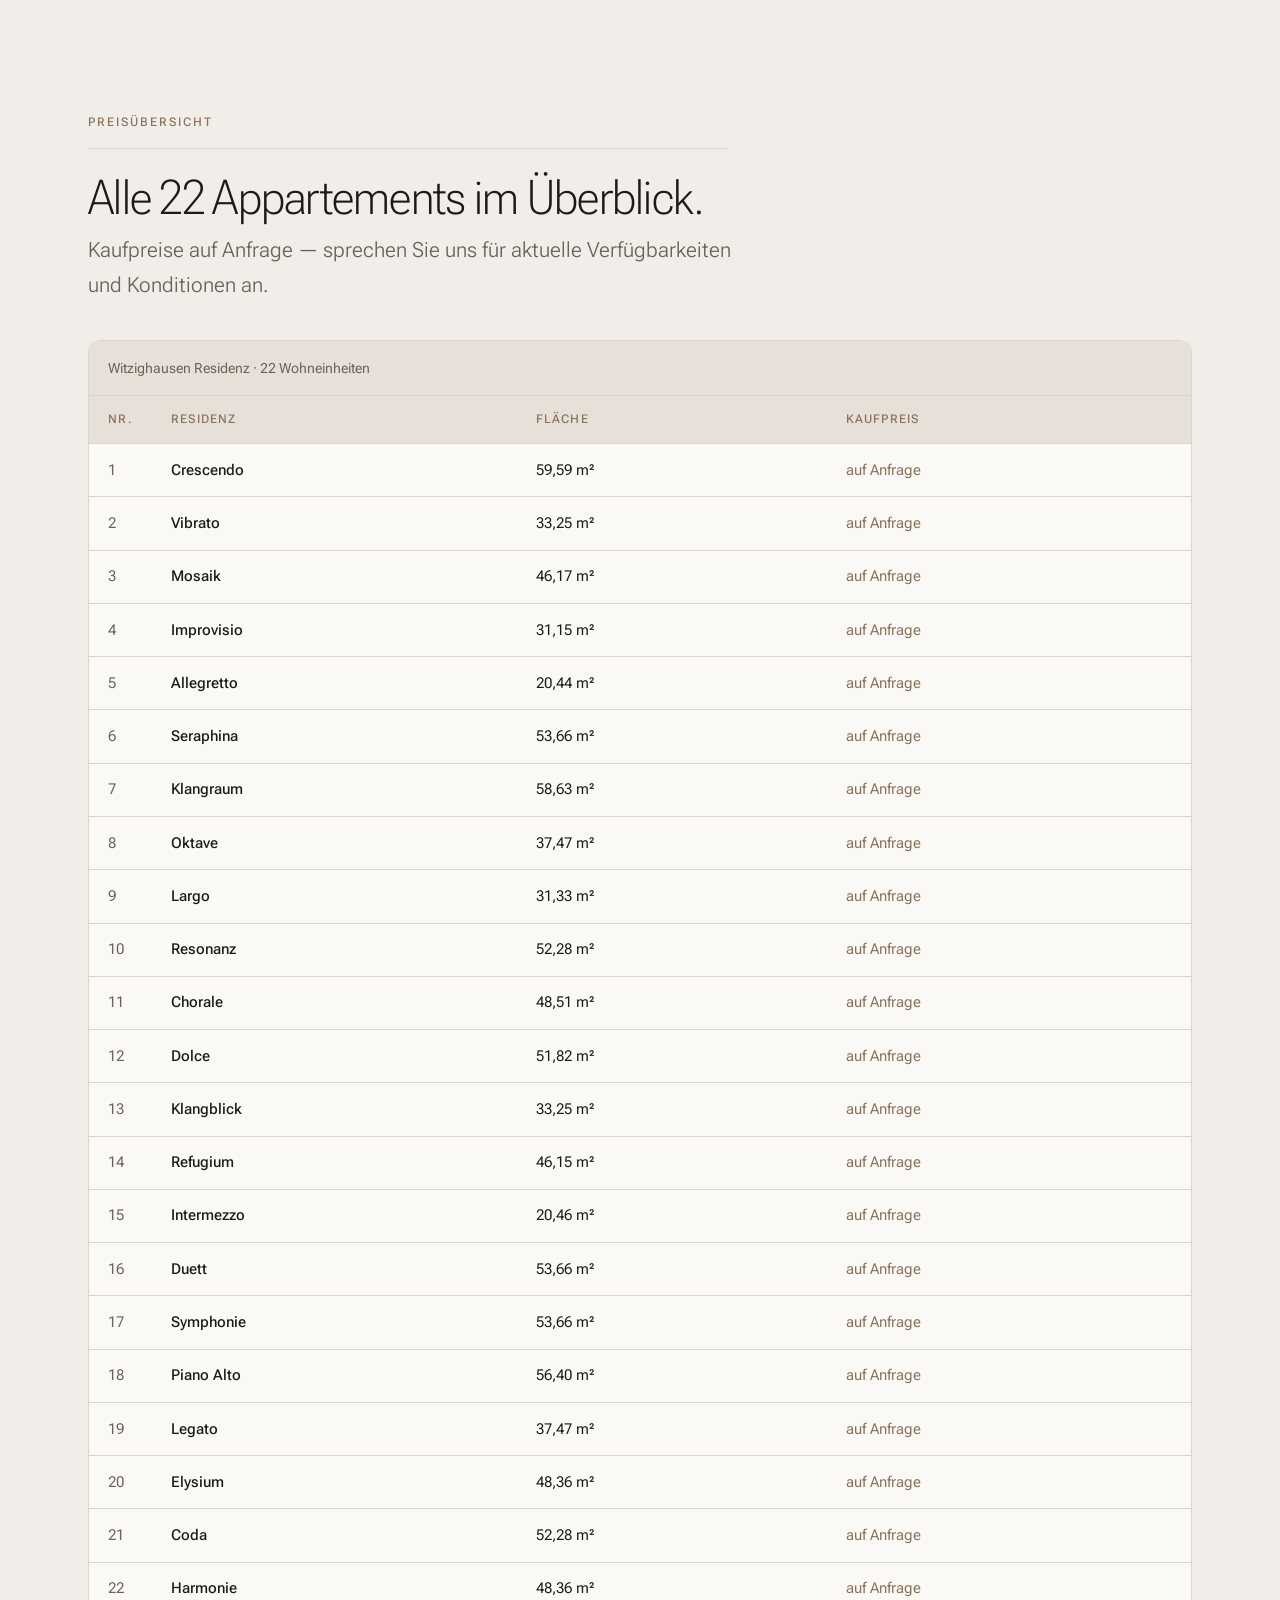
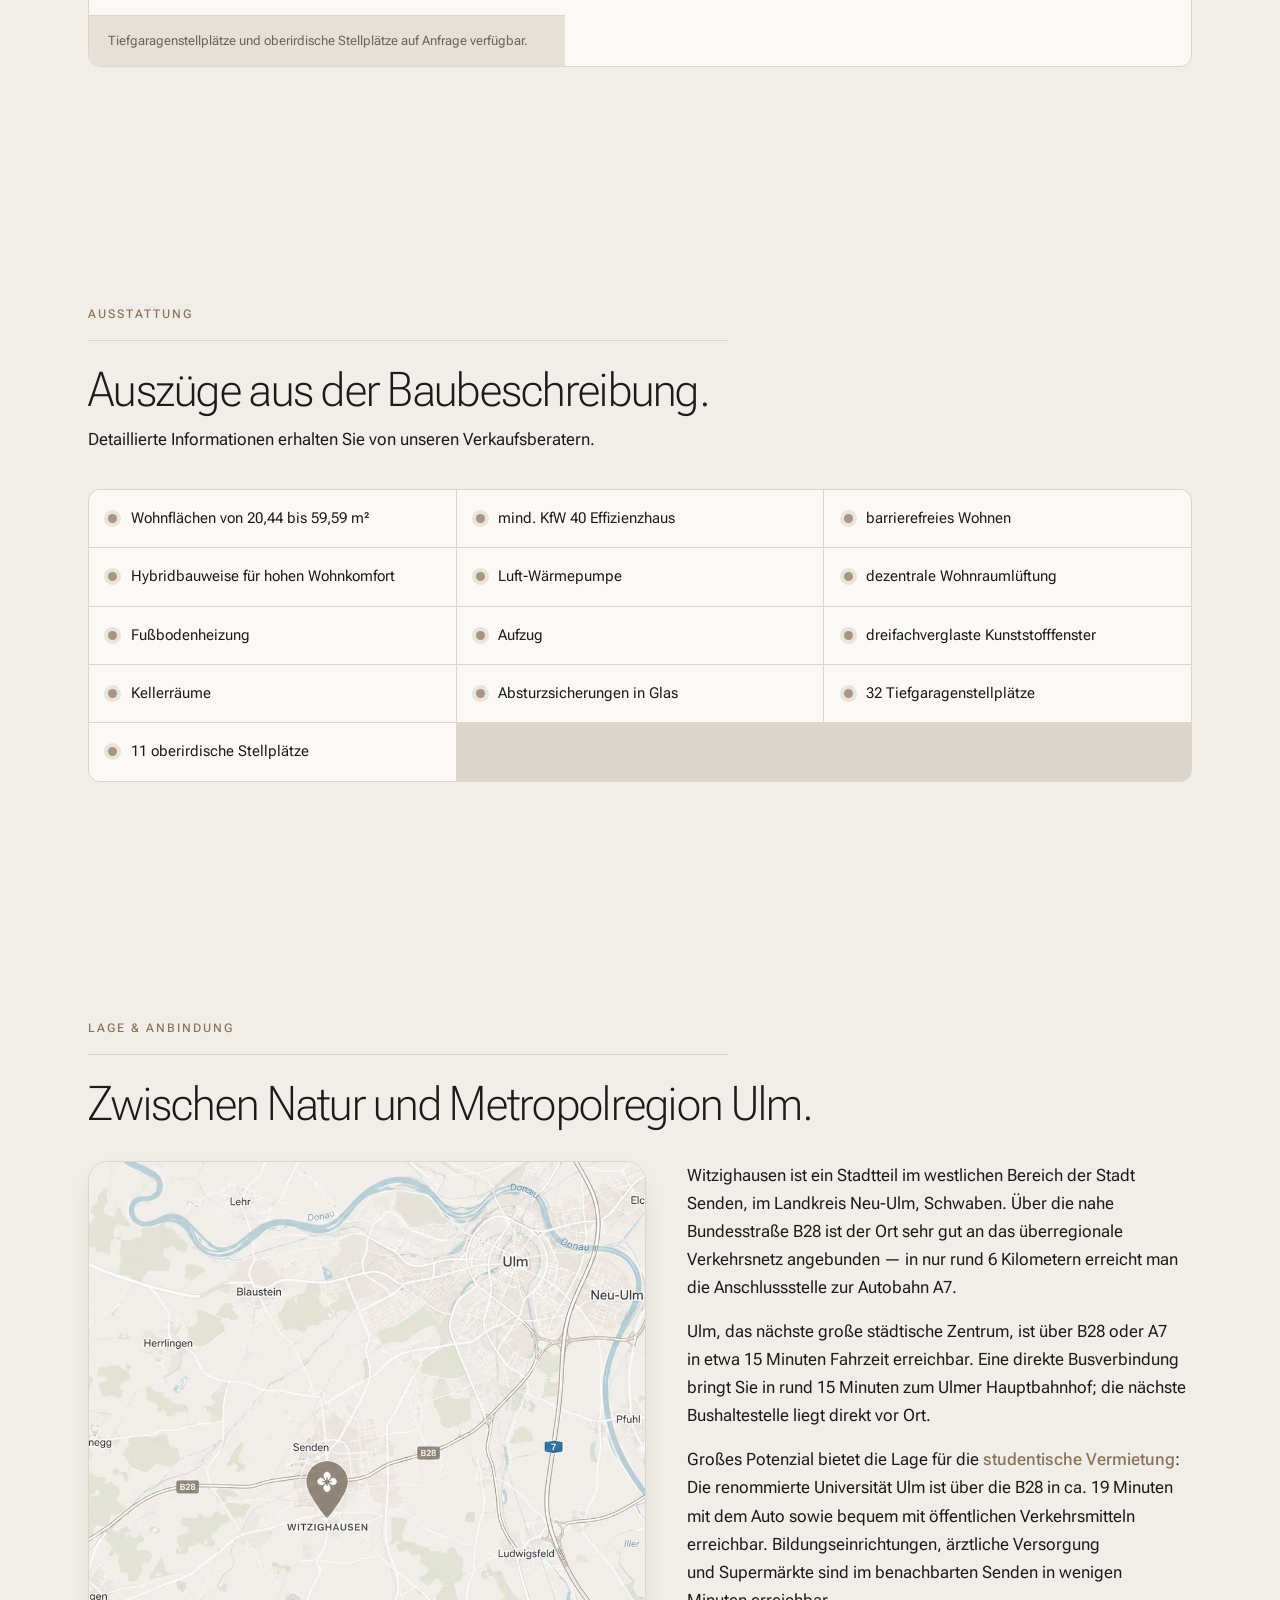
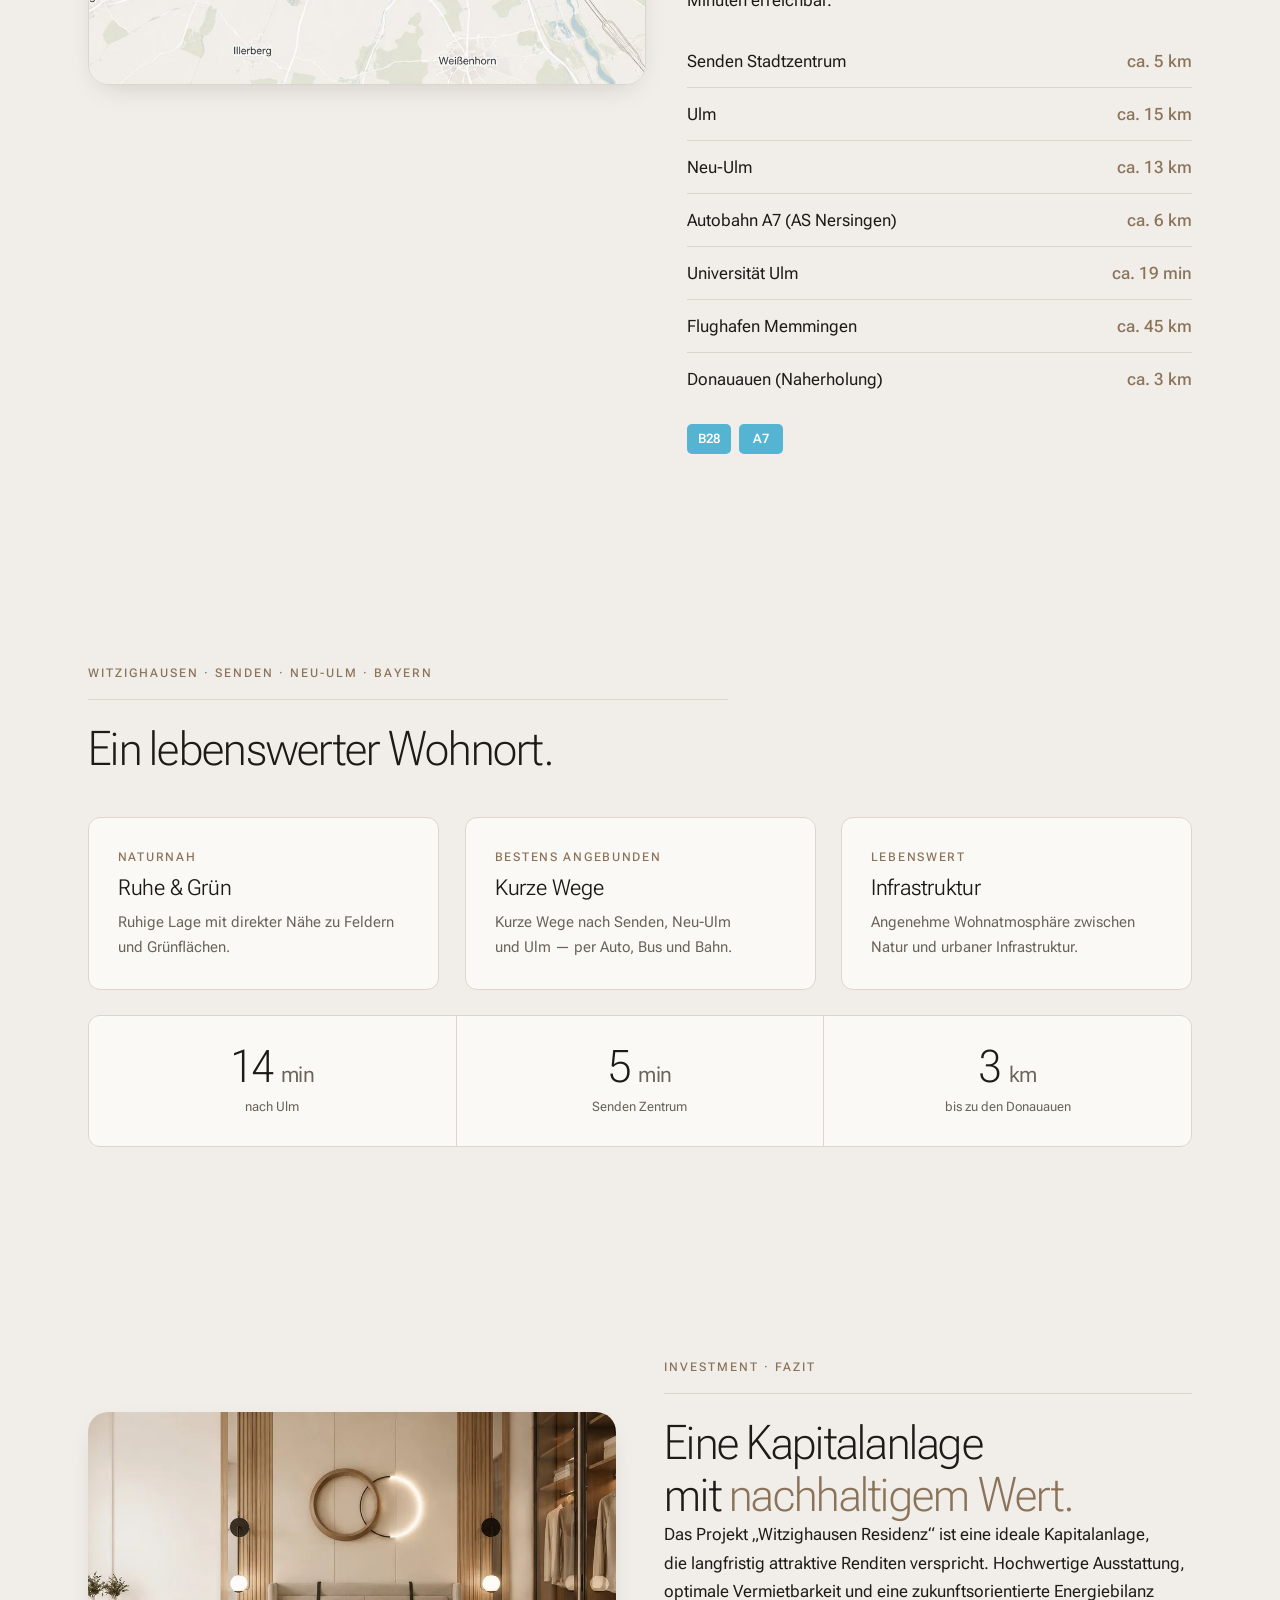
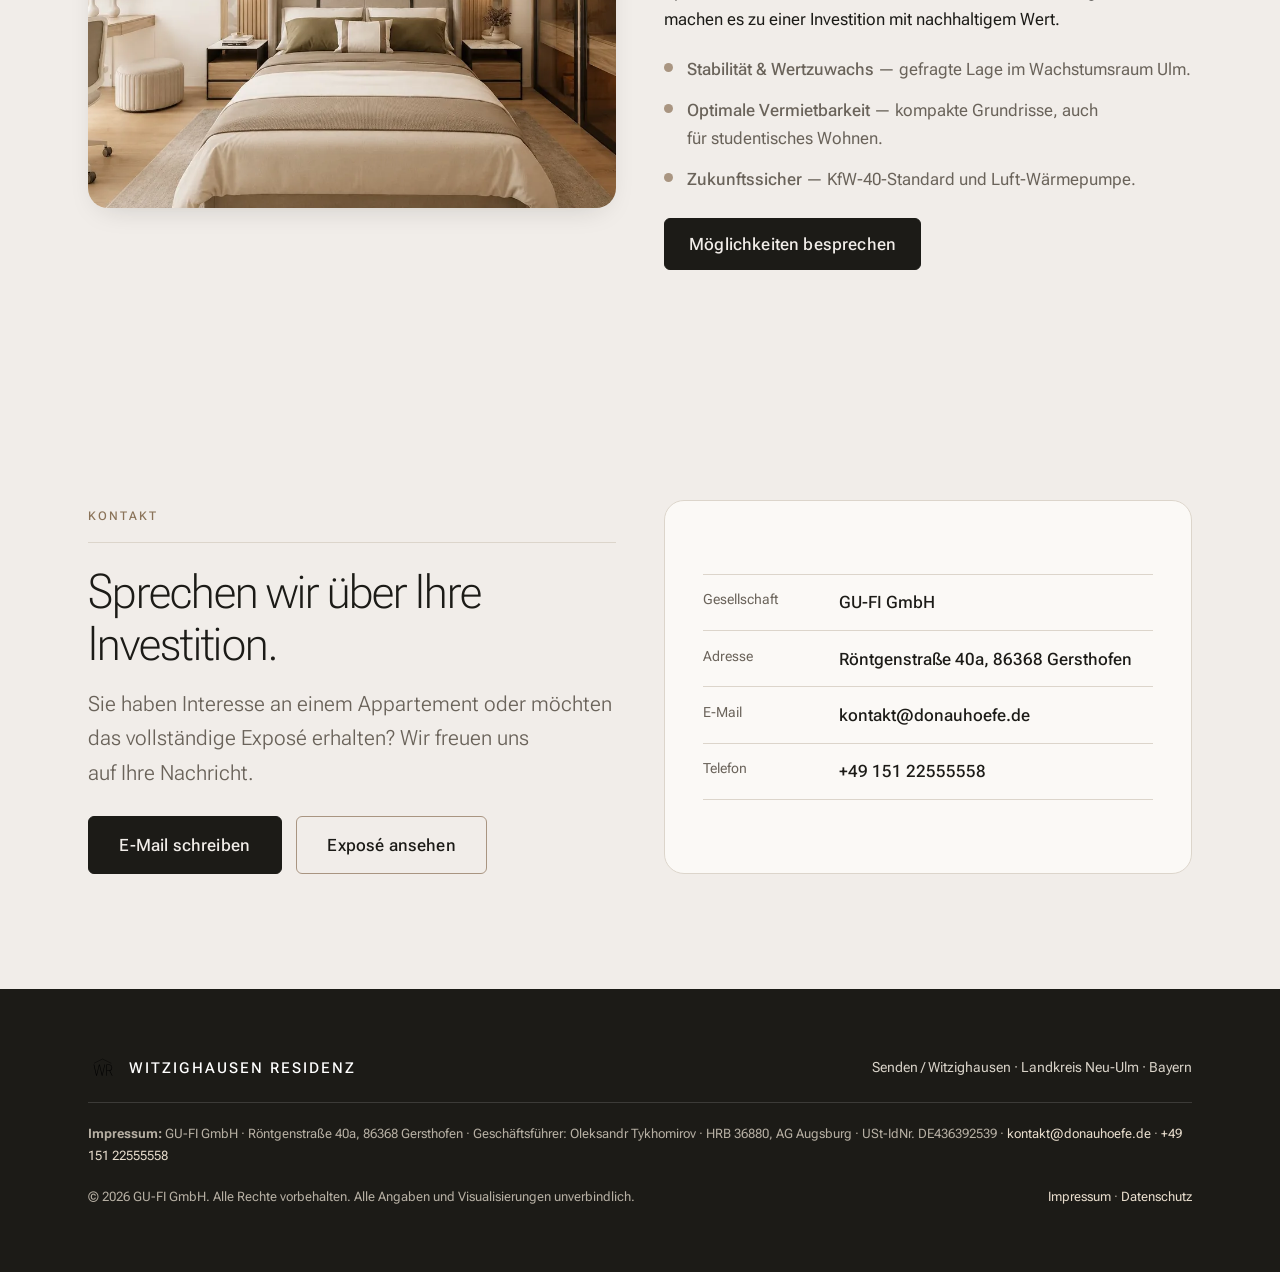
==== commit 23cdb9d0: "Hero mobil: Hintergrundbild entfernt (nur Text), Desktop unveraendert - .hero__bg unter 920px displa" ====
--- a/index.html
+++ b/index.html
@@ -22,7 +22,7 @@
   <link rel="preconnect" href="https://fonts.googleapis.com" />
   <link rel="preconnect" href="https://fonts.gstatic.com" crossorigin />
   <link href="https://fonts.googleapis.com/css2?family=Roboto+Flex:opsz,wght@8..144,300;8..144,400;8..144,500;8..144,600&display=swap" rel="stylesheet" />
-  <link rel="stylesheet" href="assets/css/styles.css?v=7" />
+  <link rel="stylesheet" href="assets/css/styles.css?v=8" />
 </head>
 <body>
 
--- a/assets/css/styles.css
+++ b/assets/css/styles.css
@@ -141,7 +141,7 @@
 /* ---------- Hero ---------- */
 .hero{position:relative;padding-block:clamp(48px,7vw,90px) 0}
 .hero--bleed{overflow:hidden;display:flex;flex-direction:column}
-.hero__bg{position:relative;order:2;margin-top:clamp(1.6rem,4vw,2.4rem);pointer-events:none}
+.hero__bg{display:none;pointer-events:none}
 .hero__bg img{width:100%;height:auto}
 .hero__bg::after{
   content:"";position:absolute;inset:0;
@@ -168,7 +168,7 @@
 .chip b{color:var(--ink);font-weight:500}
 @media (min-width:920px){
   .hero--bleed{flex-direction:row;align-items:center;min-height:clamp(560px,80vh,820px);padding-block:clamp(48px,7vw,90px)}
-  .hero__bg{position:absolute;inset:0;order:0;margin:0;z-index:0}
+  .hero__bg{display:block;position:absolute;inset:0;margin:0;z-index:0}
   .hero__bg picture{height:100%}
   .hero__bg img{height:100%;object-fit:cover;object-position:right center}
   .hero__bg::after{
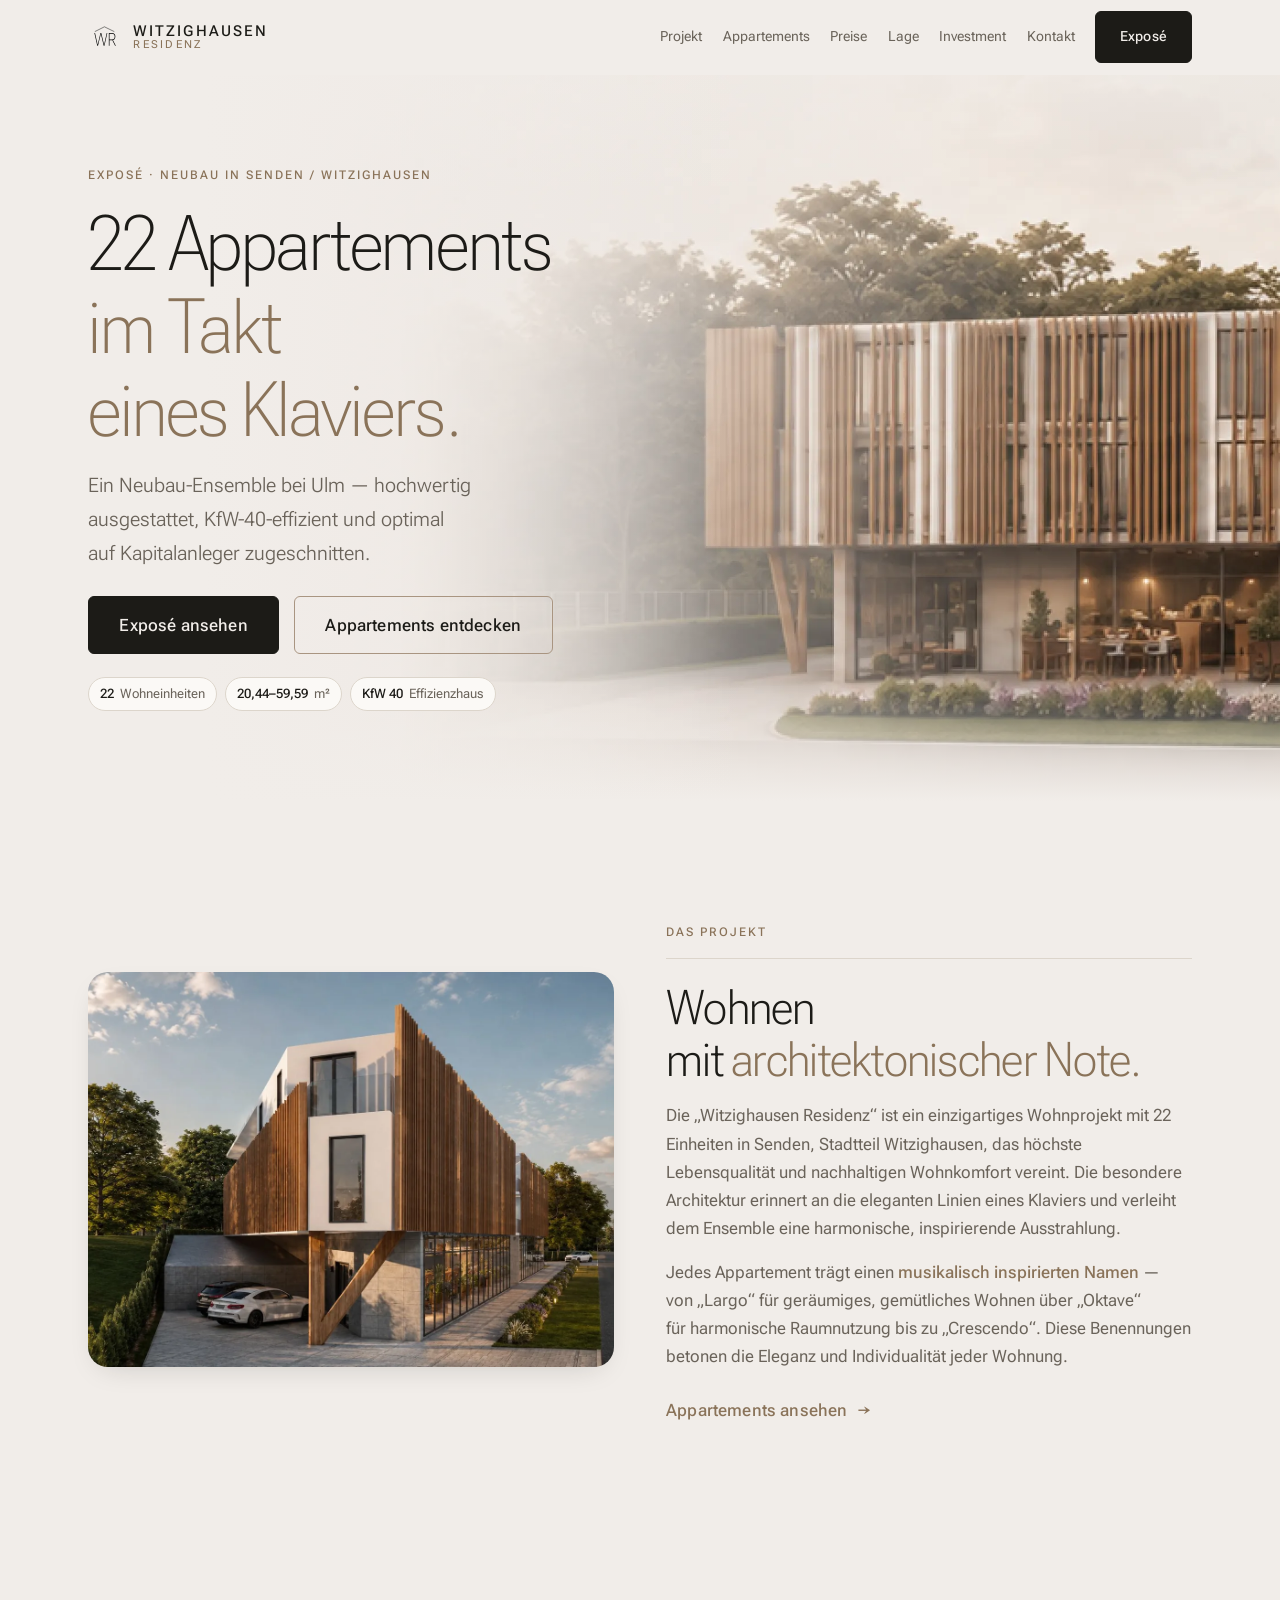
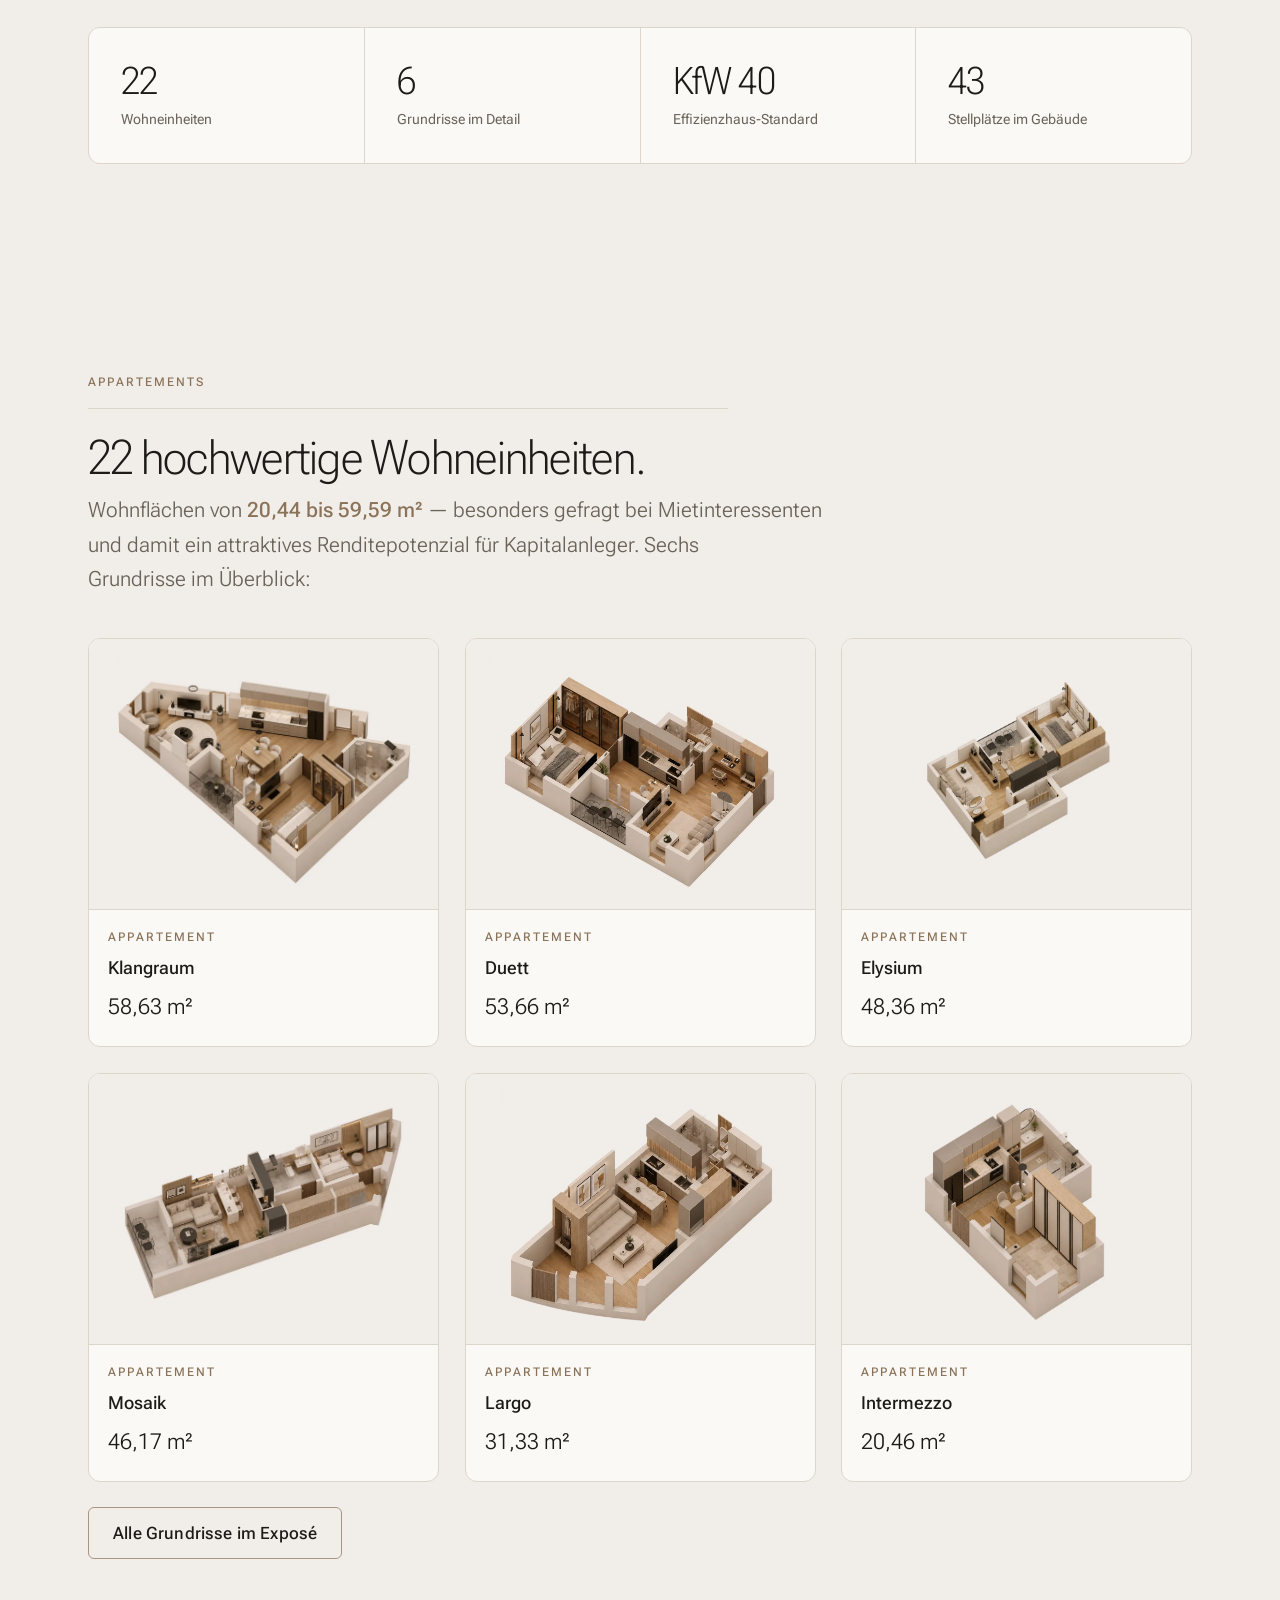
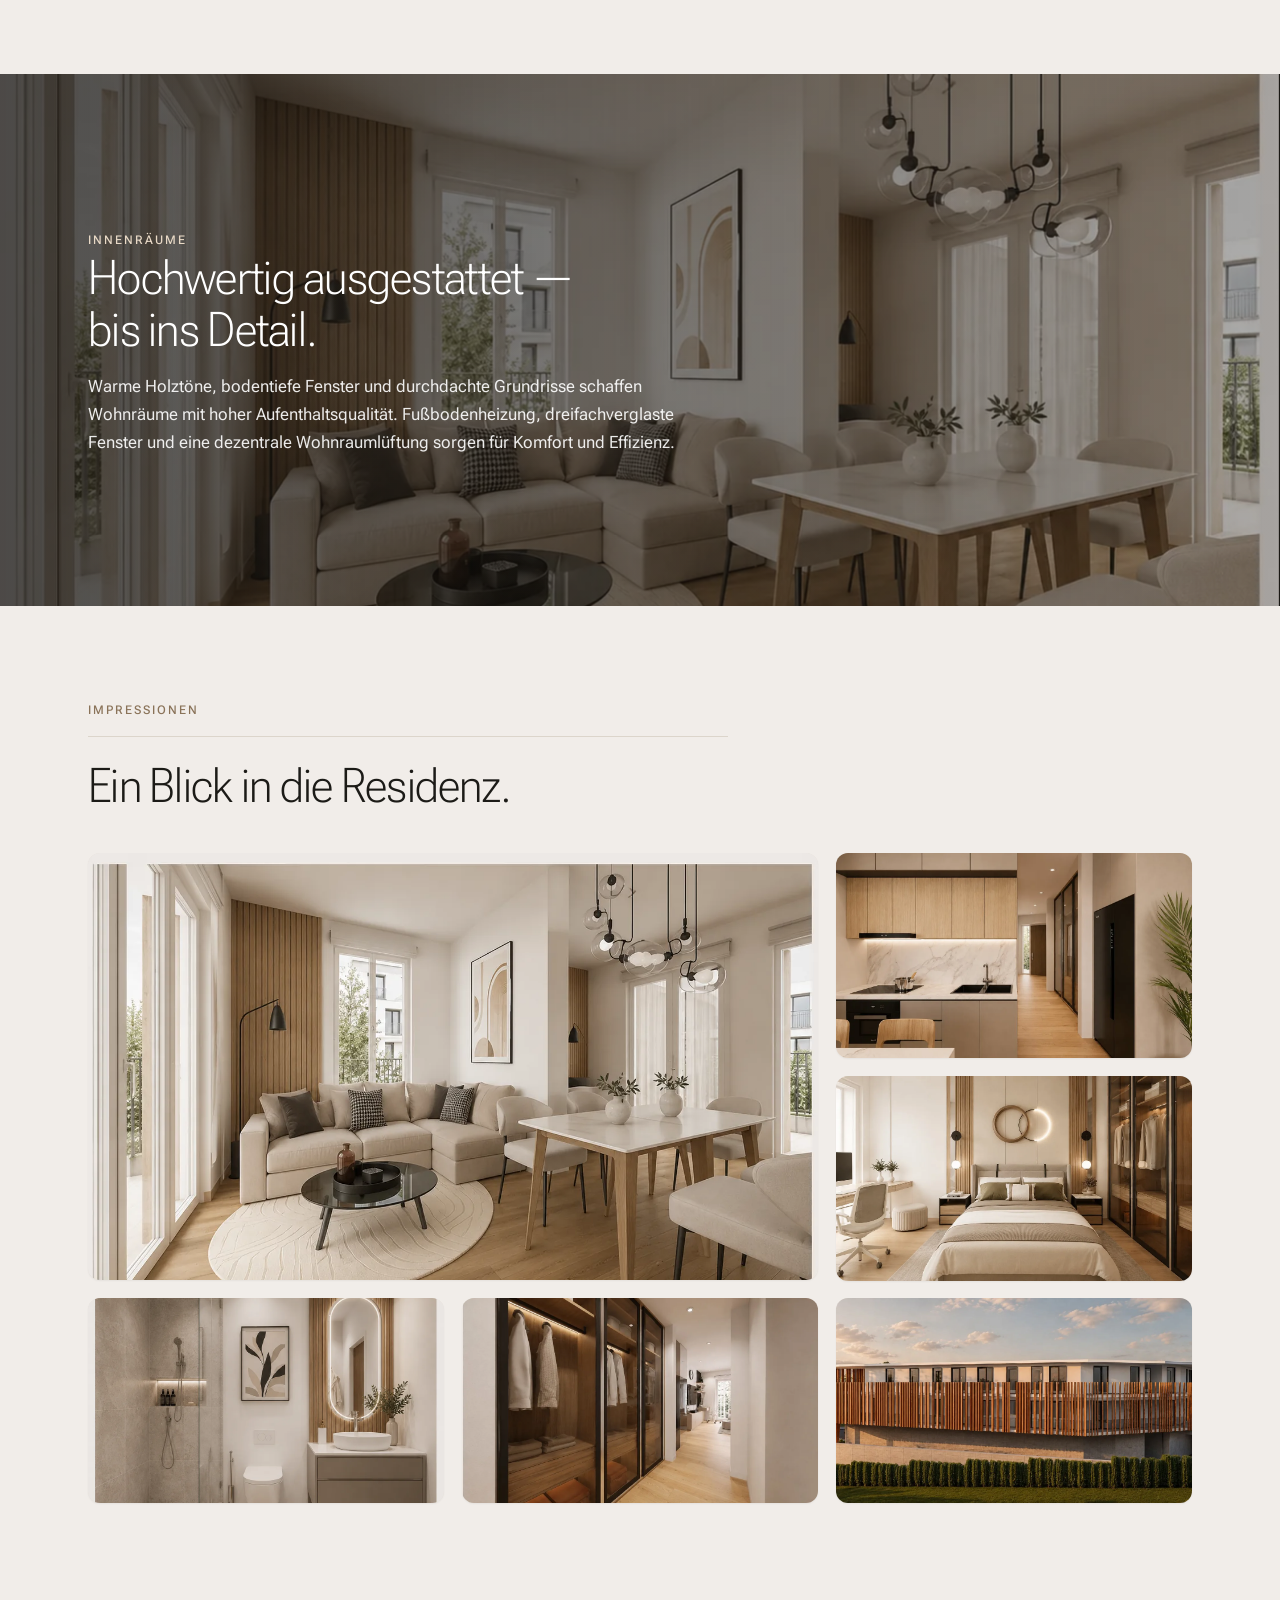
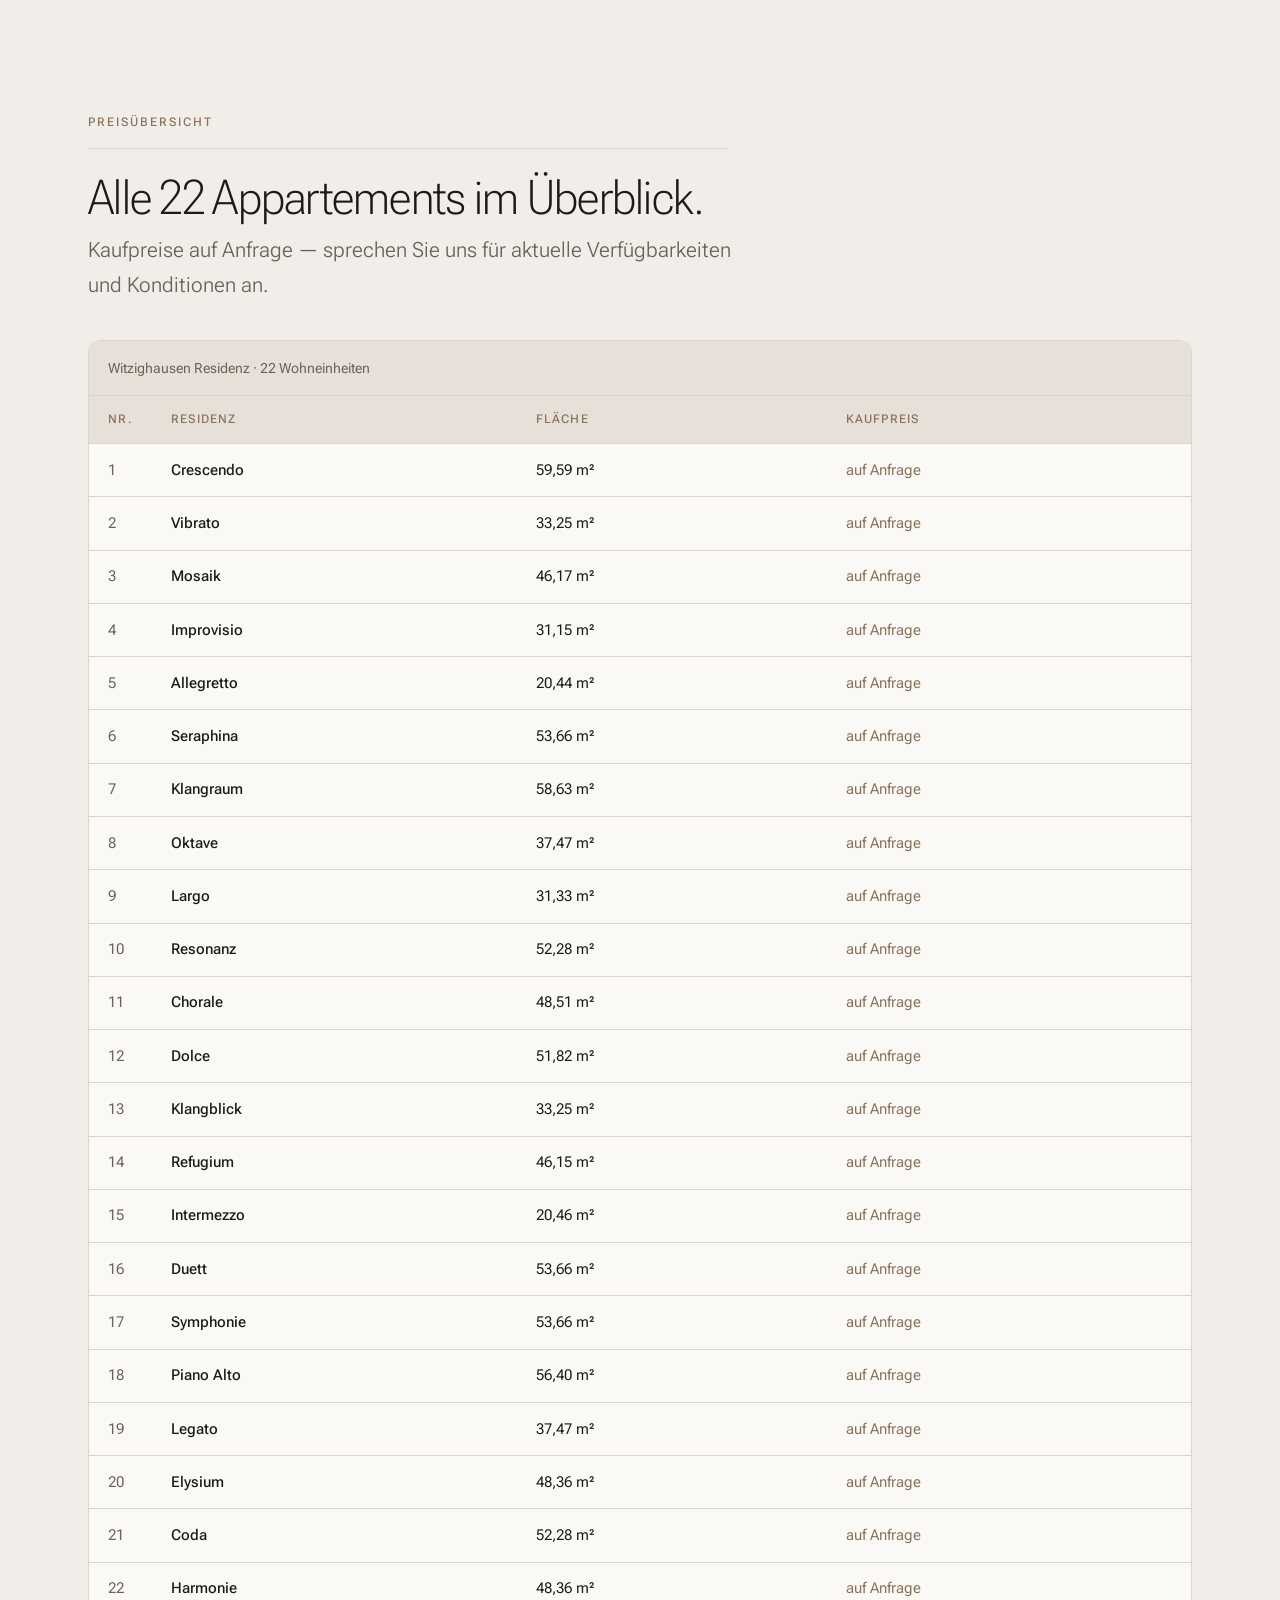
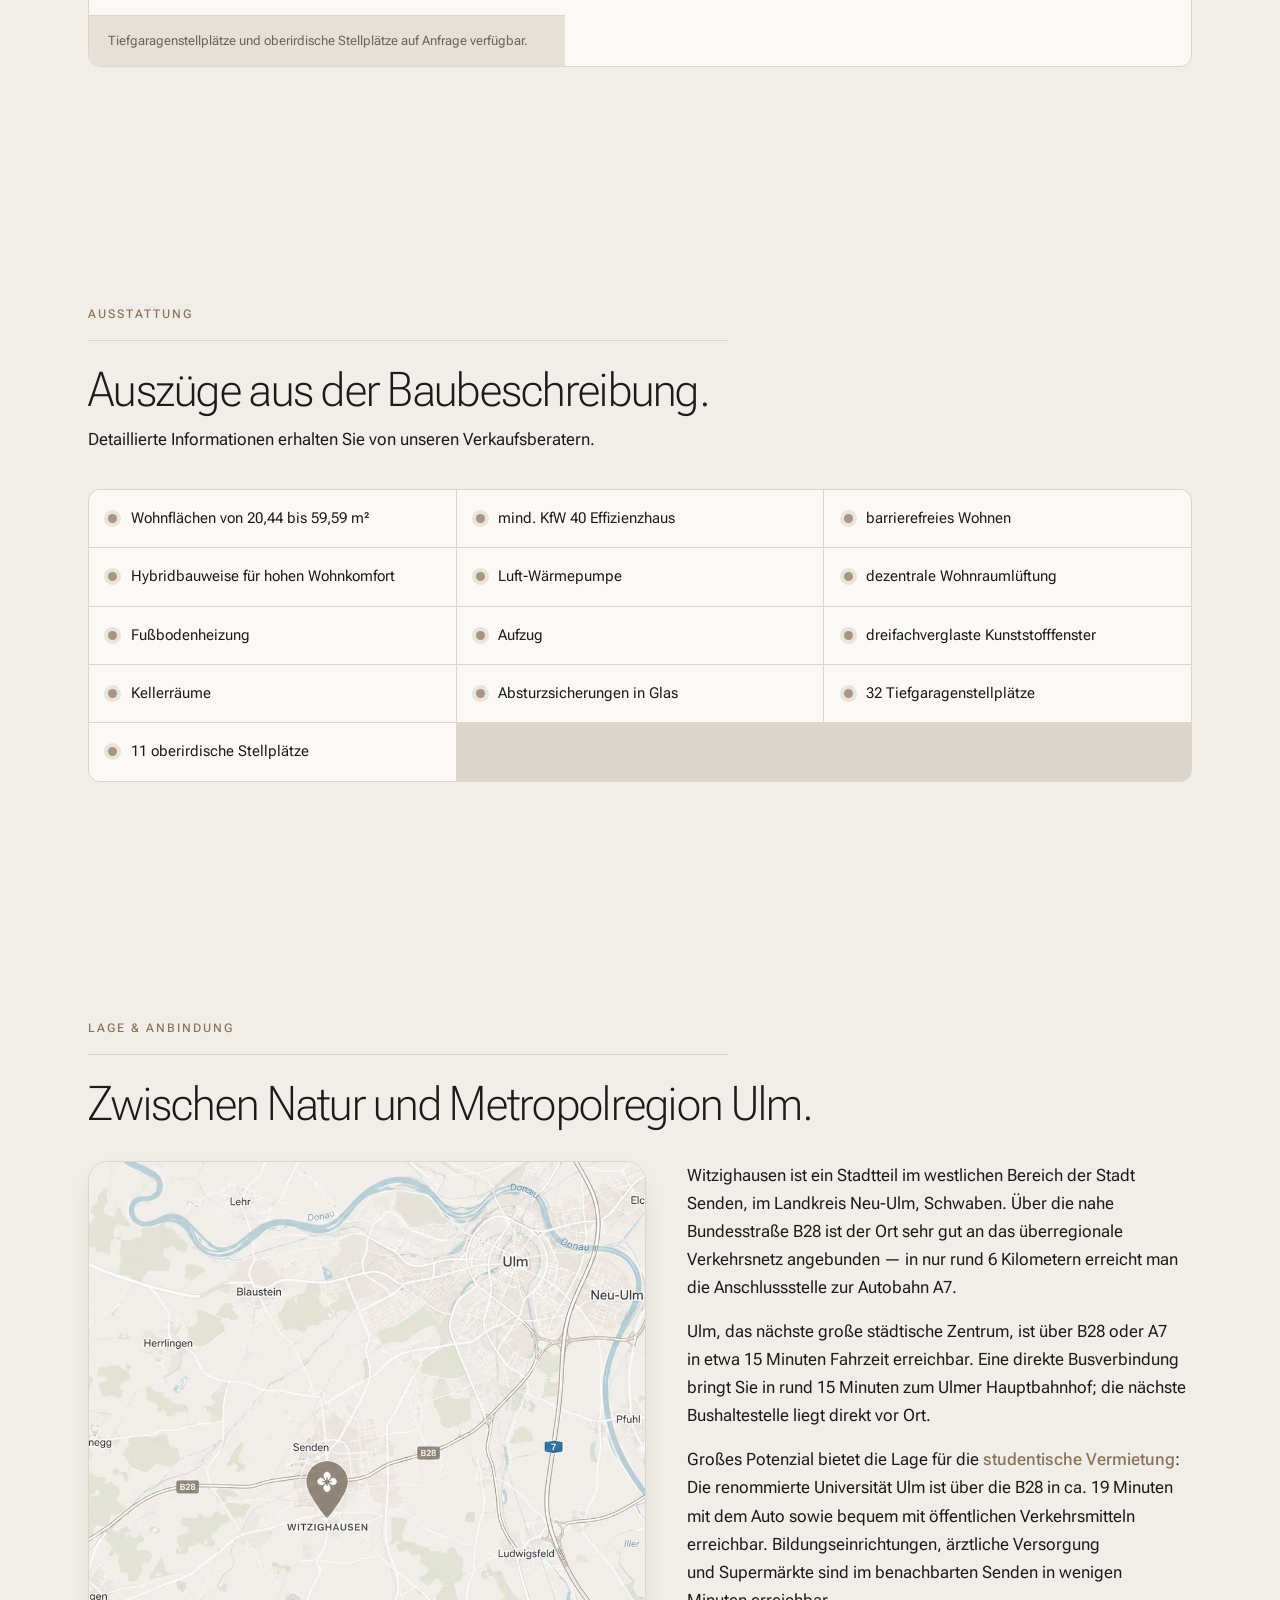
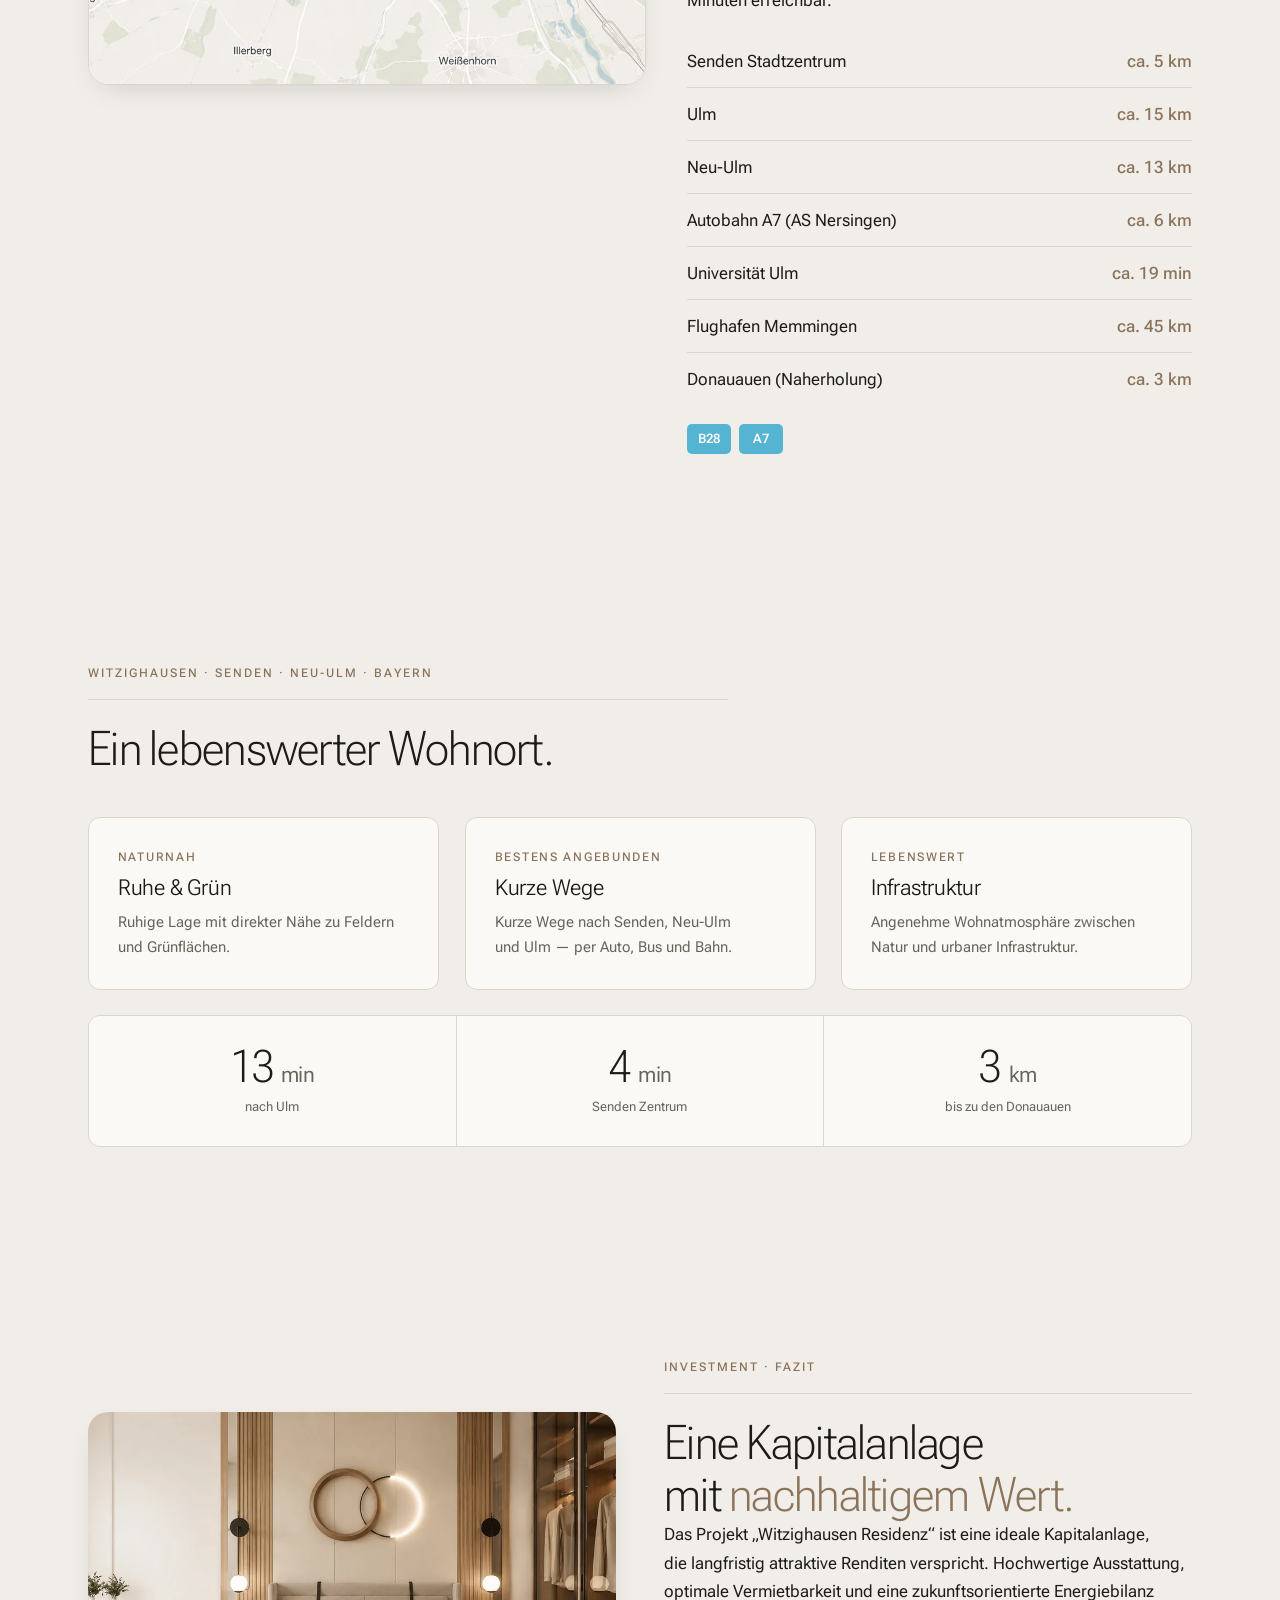
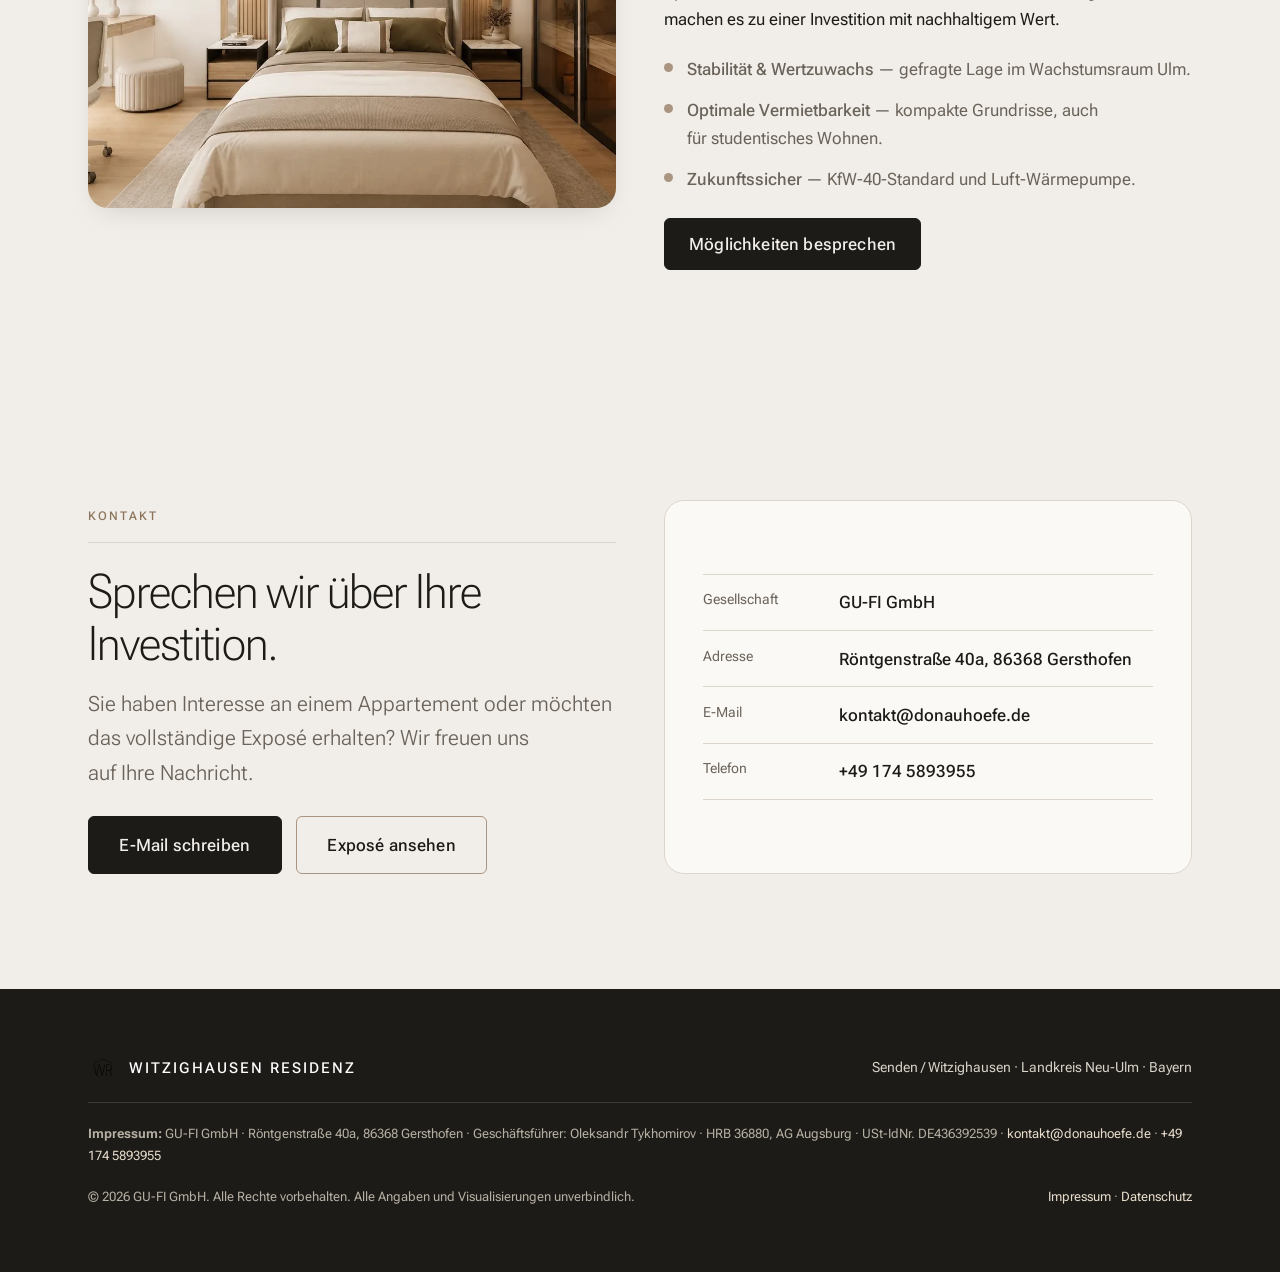
==== commit 0ab84980: "Telefon: +49 174 5893955 statt +49 151 22555558 Co-Authored-By: Claude Opus 5.5 <noreply@anthropic.c" ====
--- a/index.html
+++ b/index.html
@@ -357,7 +357,7 @@
             <li><span class="k">Gesellschaft</span><span class="v">GU-FI GmbH</span></li>
             <li><span class="k">Adresse</span><span class="v">Röntgenstraße 40a, 86368 Gersthofen</span></li>
             <li><span class="k">E-Mail</span><a class="v" href="mailto:kontakt@donauhoefe.de">kontakt@donauhoefe.de</a></li>
-            <li><span class="k">Telefon</span><a class="v" href="tel:+4915122555558">+49 151 22555558</a></li>
+            <li><span class="k">Telefon</span><a class="v" href="tel:+491745893955">+49 174 5893955</a></li>
           </ul>
         </div>
       </div>
@@ -379,7 +379,7 @@
         Geschäftsführer: Oleksandr Tykhomirov · HRB 36880, AG Augsburg ·
         USt-IdNr. DE436392539 ·
         <a href="mailto:kontakt@donauhoefe.de">kontakt@donauhoefe.de</a> ·
-        <a href="tel:+4915122555558">+49 151 22555558</a>
+        <a href="tel:+491745893955">+49 174 5893955</a>
       </p>
       <div class="footer__bottom">
         <span>© <span id="year">2026</span> GU-FI GmbH. Alle Rechte vorbehalten. Alle Angaben und Visualisierungen unverbindlich.</span>
@@ -398,7 +398,7 @@
         "name": "GU-FI GmbH",
         "url": "https://witzighausen-residenz.de/",
         "email": "kontakt@donauhoefe.de",
-        "telephone": "+49 151 22555558",
+        "telephone": "+49 174 5893955",
         "vatID": "DE436392539",
         "address": { "@type": "PostalAddress", "streetAddress": "Röntgenstraße 40a", "postalCode": "86368", "addressLocality": "Gersthofen", "addressRegion": "Bayern", "addressCountry": "DE" }
       },
